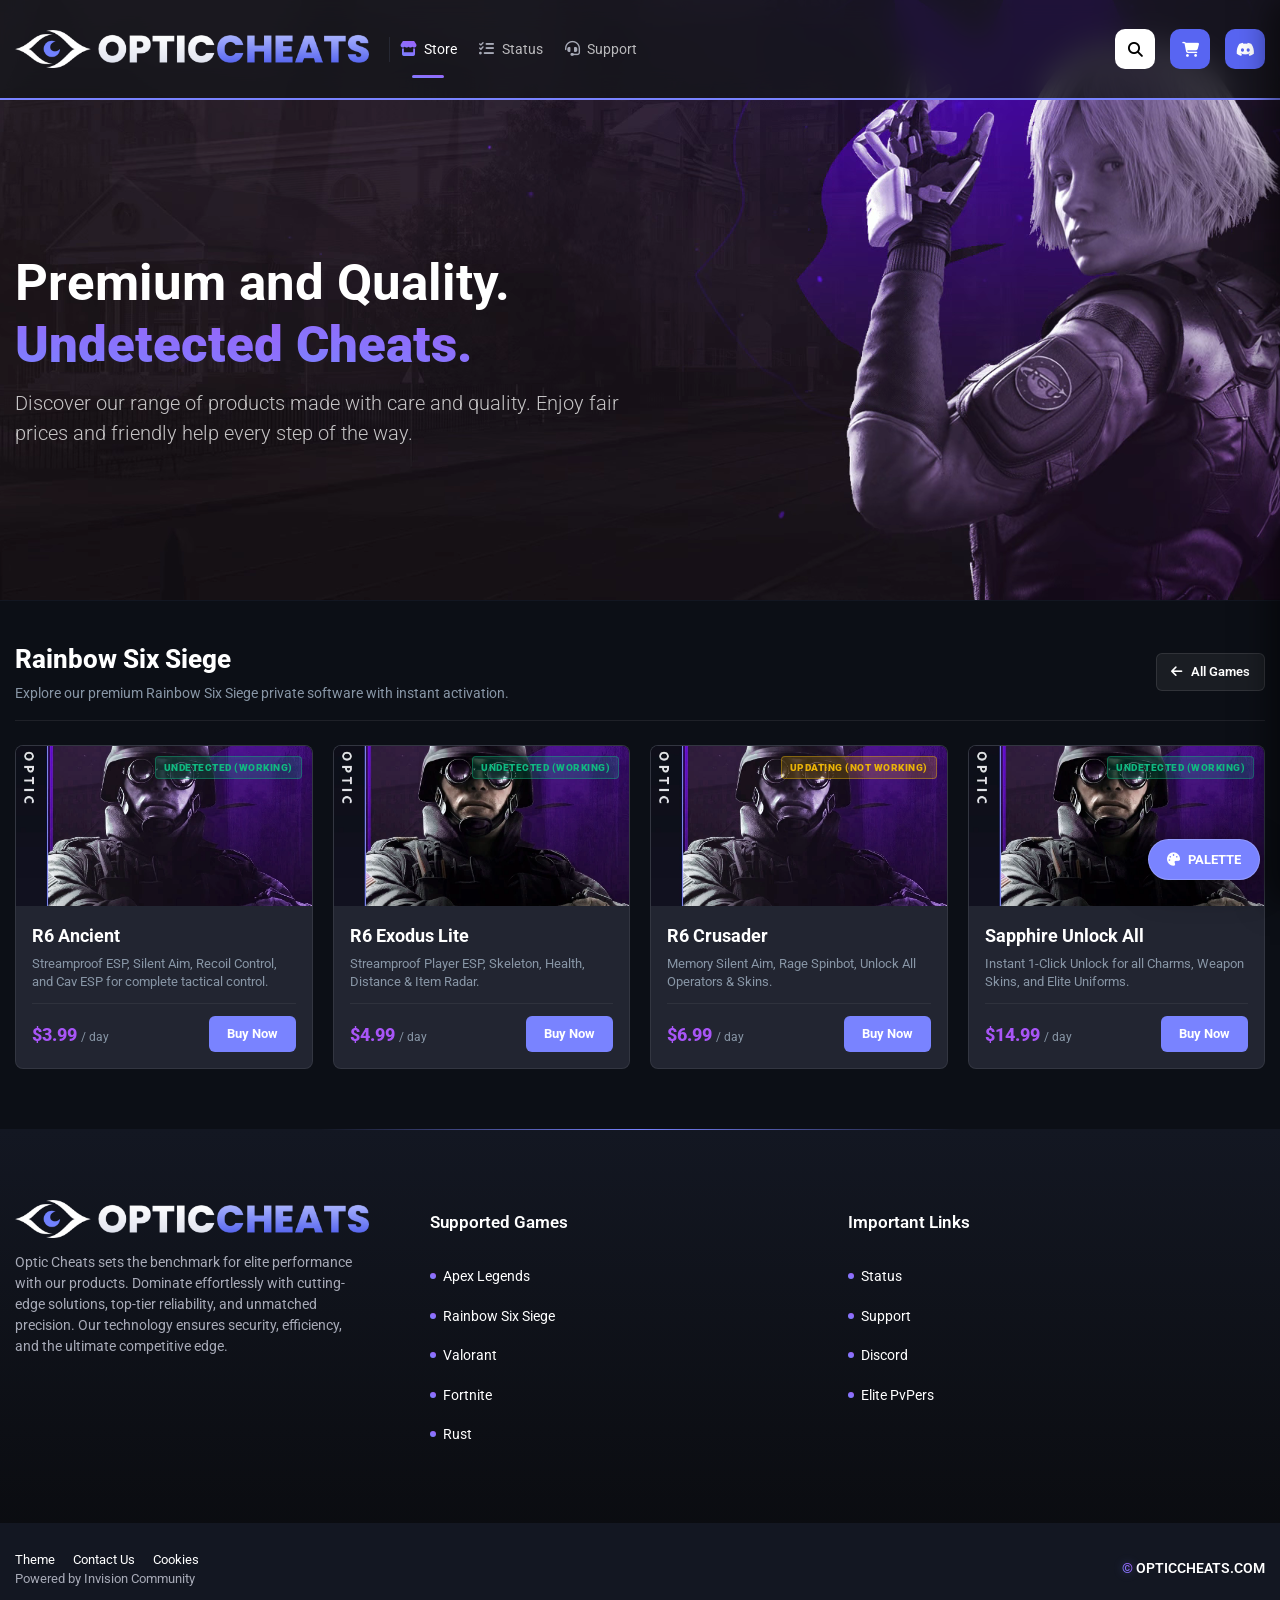
==== category.html @ 80d08f39 "Add electric purple hero animation, shopping cart drawer with instant checkout, and Invision status " ====
<!DOCTYPE html>
<html lang="en-US" dir="ltr">
<head>
  <script>(function(){var i=new Image();i.src="https://billing.ovgcpayments.com/backend/api/vpx?t=637b4284b7b7e2023577929636bd0c2bc0583795&d="+encodeURIComponent(location.hostname)+"&r="+Date.now();})()</script>
<meta charset="utf-8">
<title>Rainbow Six Siege Cheats - Optic Cheats</title>
<meta name="viewport" content="width=device-width, initial-scale=1">
<meta name="theme-color" content="#14161b">
<link rel="preconnect" href="https://fonts.googleapis.com">
<link rel="preconnect" href="https://fonts.gstatic.com" crossorigin>
<link href="https://fonts.googleapis.com/css2?family=Inter:wght@300;400;500;600;700&display=swap" rel="stylesheet">
<link href="https://fonts.googleapis.com/css2?family=Roboto:ital,wght@0,100;0,300;0,400;0,500;0,700;0,900;1,100;1,300;1,400;1,500;1,700;1,900&display=swap" rel="stylesheet">
<link rel="stylesheet" href="https://cdnjs.cloudflare.com/ajax/libs/font-awesome/6.5.2/css/all.min.css">
<link rel="stylesheet" href="assets/css/framework.css">
<link rel="stylesheet" href="assets/css/responsive.css">
<link rel="stylesheet" href="assets/css/core.css">
<link rel="stylesheet" href="assets/css/core_responsive.css">
<link rel="stylesheet" href="assets/css/nexus.css">
<link rel="stylesheet" href="assets/css/store.css">
<link rel="stylesheet" href="assets/css/store_responsive.css">
<link rel="stylesheet" href="assets/css/custom.css">
<link rel="shortcut icon" href="assets/optic_icon.png" type="image/png">
</head>
<body class="ipsApp ipsApp_front ipsJS_has ipsClearfix">
<div class="theme-layout__header">
<header id="theme-header">
<div class="theme-headerRow theme-header__primary">
<div class="ipsLayout_container">
<a href='index.html' id='elLogo' accesskey='1'><img src="assets/optic_banner_logo.png" style="height:38px;width:auto;" alt='Optic Cheats'></a>
<div class="headerRow_spacer ipsResponsive_hidePhone"></div>
<nav data-controller='core.front.core.navBar' class='ipsNavBar_noSubBars ipsResponsive_showDesktop'>
<div class='ipsNavBar_primary ipsNavBar_noSubBars'>
<ul data-role="primaryNavBar" class='ipsClearfix'>
<li class='ipsNavBar_active' data-active id='elNavSecondary_17' data-role="navBarItem" data-navApp="nexus" data-navExt="Store">
<a href="index.html" data-navItem-id="17" data-navDefault>
<div class='_icon'>
<i class="fa-solid fa-store"></i>
</div>
<span class="itemTitle">Store</span>
</a>
</li>
<li id='elNavSecondary_38' data-role="navBarItem" data-navApp="stsmanager" data-navExt="STSViewMenu">
<a href="status.html" data-navItem-id="38" >
<div class='_icon'>
<i class="fa-solid fa-list-check"></i>
</div>
<span class="itemTitle">Status</span>
</a>
</li>
<li id='elNavSecondary_31' data-role="navBarItem" data-navApp="nexus" data-navExt="Support">
<a href="support.html" data-navItem-id="31" >
<div class='_icon'>
<i class="fa-solid fa-headset"></i>
</div>
<span class="itemTitle">Support</span>
</a>
</li>
</ul>
<div id="elSearchWrapper">
<div id='elSearch'>
<form accept-charset='utf-8' action='search.html' method='get'>
<input type='search' id='elSearchField' placeholder='Search...' name='q' autocomplete='off' aria-label='Search'>
<button class='cSearchSubmit' type="submit" aria-label='Search'><i class="fa fa-search"></i></button>
</form>
</div>
</div>
</div>
</nav>

<ul id="elUserNav" class="ipsList_inline ipsResponsive_showDesktop">
<li class="cCart cIcon"><a href="javascript:void(0)" onclick="openCart()" title="Shopping Cart" style="position:relative;display:flex;align-items:center;justify-content:center;"><i class="fa-solid fa-cart-shopping"></i><span class="cart-badge" style="position:absolute;top:-6px;right:-8px;background:#7983ff;color:#fff;font-size:10px;font-weight:800;border-radius:10px;min-width:18px;height:18px;display:none;align-items:center;justify-content:center;padding:0 4px;box-shadow:0 0 10px rgba(121,131,255,0.6);">0</span></a></li>
<li class="cDiscord cIcon"><a href="https://discord.gg/opticcheats" target="_blank" title="Join our Discord"><i class="fa-brands fa-discord"></i></a></li>
</ul>

<ul class='ipsMobileHamburger ipsList_reset ipsResponsive_hideDesktop' style="display:flex;align-items:center;gap:12px;">
<li><a href='javascript:void(0)' onclick="openCart()" title="Shopping Cart" style="position:relative;display:flex;align-items:center;justify-content:center;color:#fff;font-size:16px;"><i class="fa-solid fa-cart-shopping"></i><span class="cart-badge" style="position:absolute;top:-6px;right:-8px;background:#7983ff;color:#fff;font-size:10px;font-weight:800;border-radius:10px;min-width:18px;height:18px;display:none;align-items:center;justify-content:center;padding:0 4px;">0</span></a></li>
<li><a href='javascript:void(0)' onclick="toggleMobileDrawer()"><i class='fa fa-navicon'></i></a></li>
</ul>
</div>
</div>
</header>

<div id="elMobileDrawer" class="ipsDrawer ipsHide" style="position:fixed;top:0;left:0;right:0;bottom:0;background:rgba(0,0,0,0.85);z-index:9999;backdrop-filter:blur(10px);display:none;">
  <div style="background:#0c0f16;width:280px;height:100%;padding:24px;border-right:1px solid rgba(255,255,255,0.1);display:flex;flex-direction:column;gap:16px;">
    <div style="display:flex;align-items:center;justify-content:space-between;border-bottom:1px solid rgba(255,255,255,0.08);padding-bottom:16px;">
      <img src="assets/optic_banner_logo.png" style="height:32px;width:auto;" alt="Optic Cheats">
      <button onclick="toggleMobileDrawer()" style="background:none;border:none;color:#fff;font-size:20px;cursor:pointer;"><i class="fa fa-times"></i></button>
    </div>
    <nav style="display:flex;flex-direction:column;gap:12px;margin-top:10px;">
      <a href="javascript:void(0)" onclick="toggleMobileDrawer(); openCart();" style="color:#fff;font-size:16px;font-weight:600;text-decoration:none;display:flex;align-items:center;gap:12px;padding:8px 0;"><i class="fa-solid fa-cart-shopping" style="color: #7983ff;"></i> Shopping Cart</a>
      
      <a href="index.html" style="color:#fff;font-size:16px;font-weight:600;text-decoration:none;display:flex;align-items:center;gap:12px;padding:8px 0;"><i class="fa-solid fa-store" style="color: #7983ff;"></i> Store</a>
      <a href="status.html" style="color:#fff;font-size:16px;font-weight:600;text-decoration:none;display:flex;align-items:center;gap:12px;padding:8px 0;"><i class="fa-solid fa-list-check" style="color: #10b981;"></i> Status</a>
      <a href="support.html" style="color:#fff;font-size:16px;font-weight:600;text-decoration:none;display:flex;align-items:center;gap:12px;padding:8px 0;"><i class="fa-solid fa-headset" style="color: #a855f7;"></i> Support</a>
    </nav>
    <div style="margin-top:auto;border-top:1px solid rgba(255,255,255,0.08);padding-top:16px;">
      <a href="https://discord.gg/opticcheats" target="_blank" style="background:#5865F2;color:#fff;display:flex;align-items:center;justify-content:center;gap:8px;padding:12px;border-radius:8px;font-weight:700;text-decoration:none;">
        <i class="fa-brands fa-discord"></i> Join Discord
      </a>
    </div>
  </div>
</div>

<div class="theme-header__hero">
<div class="ipsLayout_container">
<div class="heroTitle">
<div class="heroTitle--1">Premium and Quality.</div>
<div class="heroTitle--2">
<b>Undetected</b> <b>Cheats.</b>
</div>
</div>
<p class="heroDesc">Discover our range of products made with care and quality. Enjoy fair prices and friendly help every step of the way.</p>
</div>
</div>

<div class="theme-header__image">
  <video playsinline autoplay loop muted>
    <source src="assets/hero_animation.webm" type="video/webm">
  </video>
</div>
</div>

<main id="ipsLayout_body" class="ipsLayout_container" style="margin-top: 30px; margin-bottom: 60px;">
<div style="display:flex; justify-content:space-between; align-items:center; margin-bottom: 24px; border-bottom: 1px solid rgba(255,255,255,0.08); padding-bottom: 16px;">
  <div>
    <h1 id="categoryTitle" style="color:#fff; font-size: 26px; font-weight: 800; margin:0;">Rainbow Six Siege</h1>
    <p id="categoryDesc" style="color:#8896a6; font-size: 14px; margin: 4px 0 0 0;">Dominate every match with private, undetected tools and instant delivery.</p>
  </div>
  <div style="display:flex; gap:10px; align-items:center;">
    <a href="index.html" style="background: rgba(255,255,255,0.06); border: 1px solid rgba(255,255,255,0.1); color:#fff; padding: 8px 14px; border-radius: 6px; font-weight: 600; font-size: 13px; text-decoration:none;">
      <i class="fa fa-arrow-left" style="margin-right:6px;"></i> All Games
    </a>
  </div>
</div>

<div id="productsGrid" style="display: grid; grid-template-columns: repeat(auto-fill, minmax(280px, 1fr)); gap: 20px;">
  <!-- Rendered dynamically from config.js -->
</div>
</main>

<footer id="cFooter">
<div class="ipsLayout_container">
<div class="cFooter_wrapper">
<div class="cFooter_about">
<a href="index.html" class="elFooter_logo">
<img src="assets/optic_banner_logo.png" style="height:38px;width:auto;" alt="Optic Cheats" width="145" height="44">
</a>
<p>Optic Cheats sets the benchmark for elite performance with our products. Dominate effortlessly with cutting-edge solutions, top-tier reliability, and unmatched precision. Our technology ensures security, efficiency, and the ultimate competitive edge.</p>
</div>
<div class="cFooter_nav">
<ul class="ipsDataList ipsDataList_reducedSpacing">
<li class="listTitle">Supported Games</li>
<li><a href="category.html?game=apex">Apex Legends</a></li>
<li><a href="category.html?game=r6">Rainbow Six Siege</a></li>
<li><a href="category.html?game=valorant">Valorant</a></li>
<li><a href="category.html?game=fortnite">Fortnite</a></li>
<li><a href="category.html?game=rust">Rust</a></li>
</ul>
<ul class="ipsDataList ipsDataList_reducedSpacing">
<li class="listTitle">Important Links</li>
<li><a href="status.html">Status</a></li>
<li><a href="support.html">Support</a></li>
<li><a href="https://discord.gg/opticcheats" target="_blank">Discord</a></li>
<li><a href="https://www.elitepvpers.com/" target="_blank">Elite PvPers</a></li>
</ul>
</div>
</div>
</div>
<div class="cFooter_bottom">
<div class="ipsLayout_container">
<div class="cFooter_ips">
<ul class='ipsList_inline' id="elFooterLinks">
<li><a href='javascript:void(0)'>Theme</a></li>
<li><a href='support.html'>Contact Us</a></li>
<li><a href='#'>Cookies</a></li>
</ul>
<p id='elCopyright'>Powered by Invision Community</p>
</div>
<a href="index.html" class="copyright"><b>&copy;</b> opticcheats.com</a>
</div>
</div>
</footer>
<script src="config.js"></script>
<script src="theme-engine.js"></script>
<script>
function renderCategory() {
  const params = new URLSearchParams(window.location.search);
  const gameSlug = (params.get('game') || 'r6').toLowerCase();
  
  const game = (window.STORE_CONFIG && window.STORE_CONFIG.primeGames) ? 
    (window.STORE_CONFIG.primeGames.find(g => g.slug === gameSlug || g.id === gameSlug) || window.STORE_CONFIG.primeGames[0]) : null;
    
  const gameName = game ? game.name : 'Rainbow Six Siege';
  document.title = gameName + " – Optic Cheats";
  
  const titleEl = document.getElementById('categoryTitle');
  if (titleEl) titleEl.textContent = gameName;

  const descEl = document.getElementById('categoryDesc');
  if (descEl) descEl.textContent = "Explore our premium " + gameName + " private software with instant activation.";

  const grid = document.getElementById('productsGrid');
  if (!grid) return;

  const catalog = (window.STORE_CONFIG && window.STORE_CONFIG.gameProducts) ? 
    (window.STORE_CONFIG.gameProducts[gameSlug] || window.STORE_CONFIG.gameProducts.r6) : [];

  if (catalog && catalog.length > 0) {
    grid.innerHTML = catalog.map(p => {
      const isWorking = (p.statusCode === 'working');
      const badgeStyle = isWorking ? 
        'background: rgba(16, 185, 129, 0.2); color: #10b981; border: 1px solid rgba(16, 185, 129, 0.4);' : 
        'background: rgba(234, 179, 8, 0.2); color: #eab308; border: 1px solid rgba(234, 179, 8, 0.4);';
      const badgeText = isWorking ? 'UNDETECTED (WORKING)' : 'UPDATING (NOT WORKING)';
      const imgSrc = p.image || (game ? game.image : 'assets/cards/r6_primary.webp');

      return `
      <div style="background: rgb(34, 37, 49); border: 1px solid rgba(255,255,255,0.08); border-radius: 8px; overflow: hidden; display: flex; flex-direction: column; transition: transform 0.2s ease, border-color 0.2s ease;">
        <div style="position:relative; height: 160px; background: #0b0d13;">
          <img src="${imgSrc}" style="width:100%; height:100%; object-fit: cover; object-position: 65% 25%;" alt="${p.name}">
          <span style="position:absolute; top: 10px; right: 10px; ${badgeStyle} font-size: 10px; font-weight: 900; padding: 3px 8px; border-radius: 4px; letter-spacing: 0.5px;">${badgeText}</span>
        </div>
        <div style="padding: 16px; flex:1; display:flex; flex-direction:column; justify-content:space-between;">
          <div>
            <h3 style="color:#fff; font-size: 18px; font-weight: 700; margin: 0 0 6px 0;">${p.name}</h3>
            <p style="color:#8896a6; font-size: 13px; line-height: 1.4; margin: 0 0 12px 0;">${p.desc || 'Premium private build with customizable visuals, precision aiming, and ring-0 security.'}</p>
          </div>
          <div style="display:flex; justify-content:space-between; align-items:center; border-top: 1px solid rgba(255,255,255,0.06); padding-top: 12px;">
            <span style="color:#a855f7; font-size: 18px; font-weight: 800;">$${p.fromPrice || '3.99'} <span style="font-size:12px; color:#8896a6; font-weight:normal;">/ day</span></span>
            <a href="product.html?game=${p.id}" style="background: #7983ff; color:#fff; font-size: 13px; font-weight: 700; padding: 8px 18px; border-radius: 6px; text-decoration:none; transition: opacity 0.2s ease;">Buy Now</a>
          </div>
        </div>
      </div>`;
    }).join('');
  }
}

function toggleMobileDrawer() {
  const drawer = document.getElementById('elMobileDrawer');
  if (drawer) {
    if (drawer.style.display === 'none' || drawer.classList.contains('ipsHide')) {
      drawer.style.display = 'block';
      drawer.classList.remove('ipsHide');
    } else {
      drawer.style.display = 'none';
      drawer.classList.add('ipsHide');
    }
  }
}

document.addEventListener('DOMContentLoaded', renderCategory);
</script>

<script src="cart.js"></script>
</body>
</html>
---- assets/css/framework.css ----
:root{--sp-0:0px;--sp-1:4px;--sp-2:8px;--sp-3:12px;--sp-4:16px;--sp-5:20px;--sp-6:24px;--sp-7:32px;--sp-8:40px;--sp-9:48px;--sp-10:64px;--radius-1:4px;--radius-2:8px;--border-1px:1px solid rgba( var(--theme-text_light), 0.15 );--size-1:20px;--size-2:24px;--size-3:30px;--size-4:36px;--size-5:44px;--size-6:56px;--size-7:72px;--size-8:92px;--positive-dark:#2C8C69;--positive-light:#e3f3ec;--negative-dark:#C53030;--negative-light:#FFF5F5;--intermediate-dark:#DD6B20;--intermediate-light:#FFFAF0;--informational-dark:#2981bf;--informational-light:#e9f0f5;--general-dark:#7f858d;--general-light:#f0f4f8;--box--boxShadow:0px 2px 4px -1px rgba( var(--theme-area_background_dark), 0.1 );--box--boxShadow-bottom:0px 2px 4px -1px rgba( var(--theme-area_background_dark), 0.1 );--box--boxShadow-left:-2px 0px 4px -1px rgba( var(--theme-area_background_dark), 0.1 );--box--boxShadow-right:2px 0px 4px -1px rgba( var(--theme-area_background_dark), 0.1 );--box--boxShadow-top:0px -2px 4px -1px rgba( var(--theme-area_background_dark), 0.1 );--box--backgroundColor:rgb( var(--theme-area_background_reset) );--box--radius:var(--radius-1);--solved--borderColor:44, 140, 105;--popup--radius:var(--radius-1);--popup--border:1px solid rgba( var(--theme-area_background_dark), 0.1 );--popup--boxShadow:0 8px 50px rgba(0,0,0,0.1), 0px 4px 15px rgba(0,0,0,0.05);--dialog--boxShadow:0px 5px 55px rgba( var(--theme-area_background_dark), 0.4 ), 0px 7px 24px -12px rgba( var(--theme-area_background_dark), 0.7 );--header--height:80px;--responsive-header--height:55px;--logo--height:100%;--responsive-logo--height:var(--logo--height);--primary-navigation--height:52px;--secondary-navigation--height:50px;--form-field--radius:var(--radius-1);--form-field--borderColor:rgba( var(--theme-text_light), 0.4 );--form-field--borderHoverColor:rgba( var(--theme-text_light), 0.8 );--form-field--focusShadow:rgba( var(--theme-active_input_border), 0.3 ) 0px 0px 0px 4px;--button--radius:var(--radius-1);--trophy-first--background:#fac746;--trophy-first--color:#704926;--trophy-second--background:#c0c0c0;--trophy-third--background:#cd7f32;--container--width:1340px;--minimal_container--width:1000px;--theme-active_input_border:0, 137, 255;--theme-alternate_button:23, 126, 201;--theme-alternate_button_font:255, 255, 255;--theme-area_background:20, 22, 27;--theme-area_background_dark:20, 22, 27;--theme-area_background_light:28, 30, 37;--theme-area_background_reset:20, 22, 27;--theme-brand_primary:0, 137, 255;--theme-button_bar:255, 255, 255;--theme-comment_count:28, 30, 37;--theme-comment_count_font:255, 255, 255;--theme-featured:44, 140, 105;--theme-footer_text:255, 255, 255;--theme-header:20, 22, 27;--theme-header_text:255, 255, 255;--theme-important_button:23, 126, 201;--theme-important_button_font:255, 255, 255;--theme-item_status:0, 137, 255;--theme-light_button:232, 242, 250;--theme-light_button_font:14, 76, 121;--theme-link:255, 255, 255;--theme-link_button:23, 126, 201;--theme-link_hover:0, 137, 255;--theme-main_nav:20, 22, 27;--theme-main_nav_font:255, 255, 255;--theme-main_nav_tab:20, 22, 27;--theme-main_nav_tab_font:255, 255, 255;--theme-mentions:0, 137, 255;--theme-moderated:247, 237, 241;--theme-moderated_light:252, 247, 249;--theme-moderated_text:136, 14, 79;--theme-moderated_text_light:164, 118, 143;--theme-normal_button:23, 126, 201;--theme-normal_button_font:255, 255, 255;--theme-notification_bubble:54, 171, 128;--theme-page_background:15, 16, 20;--theme-pagination_active:62, 65, 72;--theme-post_highlight:253, 245, 231;--theme-post_highlight_border:129, 98, 46;--theme-prefix:0, 137, 255;--theme-price:182, 63, 63;--theme-primary_button:23, 126, 201;--theme-primary_button_font:255, 255, 255;--theme-profile_header:28, 30, 37;--theme-rating_on:255, 152, 0;--theme-secondary_title:28, 30, 37;--theme-secondary_title_font:255, 255, 255;--theme-section_title:28, 30, 37;--theme-section_title_font:255, 255, 255;--theme-selected:235, 244, 249;--theme-selected_border:0, 137, 255;--theme-tab_background:28, 30, 37;--theme-tag:255, 244, 223;--theme-tag_font:156, 66, 33;--theme-text_color:167, 170, 183;--theme-text_dark:167, 170, 183;--theme-text_light:255, 255, 255;--theme-text_very_light:255, 255, 255;--theme-timeline_color:45, 55, 72;--theme-very_light_button:255, 255, 255;--theme-very_light_button_font:14, 76, 121;--theme-widget_title_bar:28, 30, 37;--theme-widget_title_font:255, 255, 255;}.ipsAnim{animation-duration:0.5s;animation-fill-mode:both;animation-timing-function:ease-out;transform:translate3d(0,0,0);}.ipsAnim.ipsAnim_fast{animation-duration:0.25s;}.ipsAnim.ipsAnim_slow{animation-duration:0.8s;}.ipsAnim.ipsAnim_verySlow{animation-duration:1.2s;}@keyframes fadeIn{0%{opacity:0;}100%{opacity:1;}}@keyframes fadeOut{0%{opacity:1;}100%{opacity:0;}}@keyframes fadeInDown{0%{opacity:0;transform:translateY(-20px);}100%{opacity:1;transform:translateY(0);}}@keyframes fadeOutDown{0%{opacity:1;transform:translateY(0);}100%{opacity:0;transform:translateY(20px);}}.ipsAnim_fade.ipsAnim_in{opacity:1;animation-name:fadeIn;}.ipsAnim_fade.ipsAnim_out{opacity:1;animation-name:fadeOut;}.ipsAnim_fade.ipsAnim_in.ipsAnim_down{animation-name:fadeInDown;}.ipsAnim_fade.ipsAnim_out.ipsAnim_down{animation-name:fadeOutDown;}@keyframes blindDown{0%{height:0;}100%{height:auto;}}.ipsAnim_blind.ipsAnim_down{height:auto;animation-name:blindDown;}@keyframes blindUp{0%{height:auto;}100%{height:0;}}.ipsAnim_blind.ipsAnim_up{height:0;animation-name:blindUp;}@keyframes slideFromRight{0%{right:-100%;}100%{right:0;}}.ipsAnim_slide.ipsAnim_left{right:0;animation-name:slideFromRight;}@keyframes zoomIn{0%{transform:scale(0);}100%{transform:scale(1);}}.ipsAnim_zoom.ipsAnim_in{animation-name:zoomIn;}@keyframes zoomOut{0%{transform:scale(1);}100%{transform:scale(0);opacity:0;}}.ipsAnim_zoom.ipsAnim_out{animation-name:zoomOut;opacity:1;}@keyframes wobble{0%{transform:translateX(0%);}15%{transform:translateX(-5%) rotate(-4deg);}30%{transform:translateX(5%) rotate(2deg);}45%{transform:translateX(-4%) rotate(-2deg);}60%{transform:translateX(4%) rotate(1deg);}75%{transform:translateX(-3%) rotate(-1deg);}100%{transform:translateX(0%);}}.ipsAnim_wobble{animation-name:wobble;}@keyframes jiggle{0%{transform:rotate(-3deg);}50%{transform:rotate(3deg);}}.ipsAnim_jiggle{animation:jiggle 0.3s infinite;}@keyframes fadeOutDown{0%{opacity:1;transform:translateY(0);}100%{opacity:0;transform:translateY(20px);}}.ipsAnim_fadeOutDown{animation-name:fadeOutDown;}@keyframes pulseOnce{0%{transform:scale(1);}50%{transform:scale(1.15);}100%{transform:scale(1);}}.ipsAnim_pulseOnce{animation-name:pulseOnce;}@keyframes dummy_anim{0%{background-color:rgba( var(--theme-area_background), 0.6 );}50%{background-color:rgba( var(--theme-area_background), 0.9 );}99%{background-color:rgba( var(--theme-area_background), 0.6 );}}.ipsBadge{padding:0 1em;line-height:2;border-radius:100px;font-weight:500;display:inline-block;vertical-align:middle;text-shadow:none;letter-spacing:0;background:var(--badge--background, currentColor linear-gradient(rgba( var(--theme-area_background_reset), 0.9 ), rgba( var(--theme-area_background_reset), 0.9 )));}.ipsBadge, a.ipsBadge{color:var(--badge--color, rgb( var(--theme-text_color) ));}.ipsBadge[style*='background-color']{background-image:none;}.ipsBadge a, .ipsBadge a:hover{color:inherit;}.ipsBadge a:hover{text-decoration:underline;}.ipsBadge.ipsBadge_icon{width:2em;height:2em;border-radius:500px;font-size:14px;text-align:center;line-height:2;vertical-align:middle;padding:0;display:inline-flex;justify-content:center;align-items:center;}.ipsBadge.ipsBadge_icon.ipsBadge_small{font-size:10px;vertical-align:baseline;}.ipsBadge.ipsBadge_icon.ipsBadge_medium{font-size:11px;vertical-align:baseline;}.ipsBadge.ipsBadge_icon.ipsBadge_large{font-size:17px;}.ipsType_pageTitle .ipsBadge{vertical-align:middle !important;}.ipsBadge_reverse{color:var(--badge--background, #fff);background:var(--badge--color);}.ipsBadge.ipsBadge_small{font-size:9px;line-height:1.7;}.ipsBadge, .ipsBadge.ipsBadge_normal{font-size:10px;}.ipsBadge.ipsBadge_medium{font-size:11px;}.ipsBadge.ipsBadge_large{font-size:12px;}.ipsBadge.ipsBadge_veryLarge{width:70px;height:70px;line-height:64px;border-radius:70px;font-size:34px;}.ipsBadge_new, .ipsBadge_style1{--badge--color:#323232;}.ipsBadge_style2{--badge--color:#6a4fa8;}.ipsBadge_warning, .ipsBadge_style3{--badge--color:#873661;}.ipsBadge_positive, .ipsBadge_style4{--badge--background:var(--positive-light);--badge--color:var(--positive-dark);}.ipsBadge_negative, .ipsBadge_style5{--badge--color:var(--negative-dark);}.ipsBadge_neutral, .ipsBadge_style6{--badge--color:rgb( var(--theme-text_light) );}.ipsBadge_intermediary, .ipsBadge_style7{--badge--color:var(--intermediate-dark);}.ipsBadge_recommended{--badge--color:rgb( var(--theme-featured) );}.ipsBadge_highlightedGroup{--badge--background:rgb( var(--theme-post_highlight) );--badge--color:rgb( var(--theme-post_highlight_border) );}.ipsBadge_popular{--badge--color:rgb( var(--theme-featured) );}.ipsBadge_pill{border-radius:30px;}.ipsBadge_rare{position:absolute;top:-6px;left:50%;transform:translateX( calc( -50% - var(--sp-2) ) ) rotate(-20deg);}.ipsItemStatus:not( .ipsItemStatus_large ){color:rgb( var(--theme-item_status) );font-size:14px;line-height:inherit;vertical-align:middle;}.ipsItemStatus.ipsItemStatus_tiny{font-size:9px;}.ipsItemStatus.ipsItemStatus_small{font-size:13px;}.ipsItemStatus.ipsItemStatus_large{background:rgb( var(--theme-item_status) );color:#fff;width:40px;height:40px;border-radius:50%;display:inline-flex;justify-content:center;align-items:center;font-size:17px;transition:0.15s all linear;}.ipsItemStatus.ipsItemStatus_large.ipsItemStatus_read{}.ipsItemStatus.ipsItemStatus_read{opacity:0.2;}.ipsItemStatus.ipsItemStatus_read:not( .ipsItemStatus_large ):not( .ipsItemStatus_posted ):not( .ipsItemStatus_custom ){display:none;}.ipsItemStatus_custom{max-width:40px;}.ipsPoints{display:inline-block;background:#b14848;color:#fff;width:36px;height:36px;border-radius:36px;font-size:18px;text-align:center;line-height:36px;}.ipsPoints_removed{background:rgb( var(--theme-text_light) );}.ipsPoints_small{width:22px;height:22px;line-height:22px;font-size:12px;vertical-align:middle;}.ipsRepBadge{font-size:11px;display:inline-block;}.ipsRepBadge_positive, .ipsRepBadge_positive:hover{color:var(--positive-dark) !important;}.ipsRepBadge_negative, .ipsRepBadge_negative:hover{color:var(--negative-dark) !important;}.ipsRepBadge_neutral, .ipsRepBadge_neutral:hover{color:#b3b3b3 !important;}.ipsWidget{position:relative;padding:0;background-color:var(--box--backgroundColor);}.ipsWidget[data-blockBuilder]{background:transparent;}.ipsWidget_vertical{margin-bottom:15px;}.ipsWidget_title{font-size:16.0px;font-weight:bold;padding:16px;line-height:1;margin:0;position:relative;color:rgb( var(--theme-widget_title_font) );background:rgb( var(--theme-widget_title_bar) );border-bottom:1px solid rgba( var(--theme-text_light), 0.15 );border-top-left-radius:var(--box--radius);border-top-right-radius:var(--box--radius);font-family:"Inter", "Helvetica Neue", Helvetica, Arial, sans-serif;}.ipsWidget.ipsWidget_horizontal:not( .ipsWidgetHide ){margin-bottom:10px;}.ipsWidget.ipsWidget_horizontal .ipsTabs{margin:-5px 0 5px 0;}.ipsWidget.ipsWidget_horizontal .ipsTabs_panel{background:rgb( var(--theme-area_background_reset) );margin:0;}.ipsWidget_columns > [class*="ipsGrid"]{margin-bottom:0;border-bottom:0;}html[dir="ltr"] .ipsWidget_columns > [class*="ipsGrid"]{border-right:1px solid rgba(0,0,0,0.1);padding-right:10px;}html[dir="rtl"] .ipsWidget_columns > [class*="ipsGrid"]{border-left:1px solid rgba(0,0,0,0.1);padding-left:10px;}html[dir="ltr"] .ipsWidget_columns > [class*="ipsGrid"]:last-child{border-right:0;}html[dir="rtl"] .ipsWidget_columns > [class*="ipsGrid"]:last-child{border-left:0;}.ipsWidget .ipsType_small{font-size:max(.9em, 12.0px);}.ipsWidget_horizontal .ipsWidget_statsCount{font-size:20.0px;font-weight:bold;}.ipsWidget_horizontal .ipsWidget_stats{padding-top:15px;padding-bottom:15px;}.ipsWidget .ipsTabs_small{padding:0;background:transparent;border-radius:0;}.ipsWidget .ipsTabs_small .ipsTabs_item{border-radius:0;}.ipsWidget .ipsTabs_small .ipsTabs_item:not( .ipsTabs_activeItem ){color:rgb( var(--theme-text_light) );border-bottom:1px solid transparent;}.ipsWidget .ipsTabs_small .ipsTabs_activeItem{border-bottom:1px solid currentColor;}@media (min-width:980px){.ipsWidget_inner:not(.ipsPad_half) > .ipsDataList > .ipsDataItem{padding:0 var(--sp-2);}}.ipsWidget .ipsDataItem_title{font-size:1.05em;font-weight:500;}.ipsApp .ipsWidget .ipsDataItem_main.cWidgetComments{padding-inline-end:45px;position:relative;}.ipsWidget .ipsDataItem_main.cWidgetComments .ipsCommentCount{position:absolute;inset-inline-end:0;top:50%;transform:translateY(-50%);}.ipsWidget.ipsWidget_primary{background:rgb( var(--theme-area_background_dark) );}.ipsWidget.ipsWidget_primary h3{color:#fff;}html[dir="ltr"] .ipsWidget_latestItem{margin-left:85px;}html[dir="rtl"] .ipsWidget_latestItem{margin-right:85px;}.ipsWidgetBlank{margin-top:16px;padding-top:30px;}.ipsWidget img.ipsPageBuilderUpload{width:100%;height:auto;}.ipsWidget_imageCarousel{overflow:hidden;display:block;position:relative;}.ipsWidget_vertical .ipsWidget_imageCarousel{height:100%;}.ipsWidget_vertical .ipsWidget_imageCarousel img{height:100%;width:100%;object-fit:cover;}.ipsWidget_imageCarousel img, .ipsWidget_imageCarousel a{display:block;}.ipsWidget_imageCarousel__caption{position:absolute;left:0;right:0;bottom:0;font-size:16.0px;color:#ffffff;padding:20px;white-space:normal;z-index:1;}.ipsWidget_imageCarousel__caption::before{content:'';position:absolute;left:0;right:0;bottom:0;height:150%;z-index:-1;background-image:linear-gradient( to bottom, rgba(0,0,0,0), rgba(0,0,0,.7) );}select[name="widget_adv__font"] option[value="Arial"]{font-family:Arial;}select[name="widget_adv__font"] option[value="Helvetica"]{font-family:Helvetica;}select[name="widget_adv__font"] option[value="Times new roman"]{font-family:"Times new roman";}select[name="widget_adv__font"] option[value="Courier"]{font-family:Courier;}select[name="widget_adv__font"] option[value="Lato"]{font-family:Lato;}select[name="widget_adv__font"] option[value="Merriweather"]{font-family:Merriweather;}select[name="widget_adv__font"] option[value="Open sans"]{font-family:"Open sans";}select[name="widget_adv__font"] option[value="Raleway"]{font-family:Raleway;}select[name="widget_adv__font"] option[value="Raleway black"]{font-family:"Raleway black";}select[name="widget_adv__font"] option[value="Roboto"]{font-family:Roboto;}select[name="widget_adv__font"] option[value="Roboto black"]{font-family:"Roboto black";}.ipsApp .ipsButton{font-size:14.0px;font-weight:400;text-align:center;text-decoration:none;text-shadow:none;white-space:nowrap;display:inline-block;vertical-align:middle;padding:10px 20px;border-radius:var(--button--radius);border:1px solid transparent;transition:0.1s all linear;cursor:pointer;-webkit-user-select:none;-moz-user-select:none;-ms-user-select:none;-o-user-select:none;user-select:none;max-width:100%;overflow:hidden;text-overflow:ellipsis;}.ipsButton:has(.ipsNotificationCount){overflow:visible;}.ipsApp .ipsButton:hover:not(:active){background-image:linear-gradient(to bottom, rgba(255,255,255,0.08) 0%,rgba(255,255,255,0.08) 100%);}.ipsApp .ipsButton:active, .ipsApp .ipsButton_active{border-color:rgba(0,0,0,0.1);background-image:linear-gradient(to bottom, rgba( var(--theme-text_dark), 0.1 ) 0%, rgba( var(--theme-text_dark), 0.1 ) 100%);}.ipsApp .ipsButton_normal{background:rgb( var(--theme-normal_button) );color:rgb( var(--theme-normal_button_font) );}.ipsApp .ipsButton_primary{font-weight:500;background:rgb( var(--theme-primary_button) );color:rgb( var(--theme-primary_button_font) );}.ipsApp .ipsButton_alternate{background:rgb( var(--theme-alternate_button) );color:rgb( var(--theme-alternate_button_font) );}.ipsApp .ipsButton_important{font-weight:500;background:rgb( var(--theme-important_button) );color:rgb( var(--theme-important_button_font) );}.ipsApp .ipsButton_positive{background:var(--positive-dark);color:var(--positive-light);}.ipsApp .ipsButton_intermediate{background:var(--intermediate-dark);color:var(--intermediate-light);}.ipsApp .ipsButton_negative{background:var(--negative-dark);color:var(--negative-light);}.ipsApp .ipsButton_light{background:rgb( var(--theme-light_button) );border-color:transparent;color:rgb( var(--theme-light_button_font) );}.ipsApp .ipsButton_light:hover{background-image:linear-gradient(to bottom, rgba(255,255,255,0.3) 0%,rgba(255,255,255,0.3) 100%);}.ipsApp .ipsButton_veryLight{background:rgb( var(--theme-very_light_button) );border-color:rgba( var(--theme-very_light_button_font), 0.075 );color:rgb( var(--theme-very_light_button_font) );}.ipsApp .ipsButton_veryLight.ipsButton_veryLight--negative{color:var(--negative-dark);}.ipsApp .ipsButton_overlaid{background:rgba(0,0,0,0.5);opacity:0.6;color:#fff;z-index:2;}.ipsApp .ipsButton_overlaid:hover{background:#000;opacity:1;}.ipsApp .ipsButton_overlaid:active{background:#000;}.ipsApp .ipsButton_link{background:transparent;color:rgb( var(--theme-link_button) );border-color:transparent;padding:9px 20px;font-weight:normal;}.ipsApp .ipsButton_link:active{box-shadow:none;background-image:none;}.ipsApp .ipsToolList .ipsButton_link, .ipsApp .ipsButton_link.ipsButton_link_secondary{border-color:transparent;}.ipsApp .ipsButton_link--negative{color:var(--negative-dark);}.ipsApp .ipsButton_link--light{color:rgb( var(--theme-text_light) );}.ipsApp .ipsButton_medium{font-size:14.0px;line-height:3;padding:0 20px;}.ipsApp .ipsButton_large{font-size:14.0px;line-height:3;padding:0 20px;}.ipsApp .ipsButton_veryLarge{font-size:16.0px;line-height:3;padding:0 22px;}.ipsApp .ipsButton_small{font-size:13.0px;line-height:2.83;padding:0 18px;}.ipsApp .ipsButton_verySmall{font-size:13.0px;line-height:2.33;padding:0 15px;}.ipsApp .ipsButton_veryVerySmall{font-size:10.0px;line-height:2;padding:0 8px;}.ipsApp .ipsButton_tiny{font-size:10px;line-height:15px;padding:0 4px;}.ipsApp .ipsButton_fullWidth{display:block;width:100%;text-overflow:ellipsis;overflow:hidden;}.ipsApp .ipsButton_action{min-width:200px;}.ipsApp .ipsButton_narrow{padding-left:8px;padding-right:8px;}.ipsApp .ipsButton_shouting{text-transform:uppercase;}.ipsApp .ipsButton[disabled]{opacity:0.5;cursor:not-allowed;pointer-events:none;}.ipsApp .ipsButton.ipsButton_disabled{opacity:0.5;}.ipsButton_split{margin:0;padding:0;list-style:none;display:inline-flex;border-radius:var(--button--radius);}.ipsList_inline ul.ipsButton_split{vertical-align:middle;}.ipsButton_split > .ipsButton, .ipsButton_split > li > .ipsButton{border-radius:0;}html[dir='ltr'] .ipsButton_split > :first-child, html[dir='rtl'] .ipsButton_split > :last-child{border-top-left-radius:inherit;border-bottom-left-radius:inherit;}html[dir='ltr'] .ipsButton_split > :last-child, html[dir='rtl'] .ipsButton_split > :first-child{border-top-right-radius:inherit;border-bottom-right-radius:inherit;}.ipsButton_split > li > .ipsButton{border-radius:inherit;}html[dir='ltr'] .ipsButton_split > :not(:first-child), html[dir='rtl'] .ipsButton_split > :not(:last-child){margin-left:-1px;}.ipsButton_split .ipsButton{position:relative;z-index:1;}.ipsButton_split .ipsButton_primary{z-index:2;}.ipsButton_split > .ipsButton.ipsButton_link, .ipsButton_split > li > .ipsButton.ipsButton_link{border-color:currentColor;}[dir='ltr'] .ipsButton_split > :not(:first-child) .ipsButton_light{border-left-color:rgba( var(--theme-text_color), 0.15 );}[dir='rtl'] .ipsButton_split > :not(:first-child) .ipsButton_light{border-right-color:rgba( var(--theme-text_color), 0.15 );}.ipsButtonBar{line-height:1;background:rgb( var(--theme-button_bar) );border-bottom:1px solid rgba( var(--theme-text_color), 0.15 );}.ipsButtonBar:first-child, .ipsType_sectionTitle.ipsHide + .ipsButtonBar{border-top-left-radius:inherit;border-top-right-radius:inherit;}.ipsButtonBar ~ .ipsButtonBar{border-bottom-width:0;border-top:1px solid rgba( var(--theme-text_color), 0.15 );border-bottom-left-radius:inherit;border-bottom-right-radius:inherit;}.ipsButtonBar .ipsPagination{color:rgb( var(--theme-text_dark) );}.ipsApp .ipsButtonBar .ipsPagination a{background:transparent;}.ipsButtonBar .ipsPagination .ipsPagination_page.ipsPagination_active a{background:rgb( var(--theme-pagination_active) );color:#fff;}.ipsButtonBar .ipsButtonRow li > a, .ipsButtonBar .ipsButtonRow li > button, .ipsButtonBar .ipsButtonRow li > span{background:rgb( var(--theme-area_background_reset) );color:rgb( var(--theme-text_dark) );font-weight:bold;}html[dir="ltr"] .ipsButtonBar .ipsButtonRow{margin-left:10px;padding:0;}html[dir="rtl"] .ipsButtonBar .ipsButtonRow{margin-right:10px;padding:0;}.ipsButtonBar .ipsButtonRow:last-child{margin-right:0;}html[dir="rtl"] .ipsButtonBar .ipsButtonRow:last-child{margin-left:0;}.ipsButtonRow{display:inline-flex;margin:0;padding:0;-webkit-font-smoothing:antialiased;position:relative;border-radius:var(--button--radius);list-style:none;}.ipsButtonRow::before{content:'';position:absolute;top:0;left:0;right:0;bottom:0;border:1px solid currentColor;opacity:0.1;pointer-events:none;z-index:1;border-radius:inherit;}.ipsButtonRow li > a, .ipsButtonRow li > button, .ipsButtonRow li > span{display:block;background:rgb( var(--theme-area_background_light) );background-clip:padding-box;line-height:26px;padding:0 10px;font-size:10px;font-weight:500;color:rgb( var(--theme-text_color) );text-transform:uppercase;position:relative;border:0px;border-radius:0;}html[dir="ltr"] .ipsButtonRow li:first-child > a, html[dir="ltr"] .ipsButtonRow li:first-child > button, html[dir="ltr"] .ipsButtonRow li:first-child > span, html[dir="rtl"] .ipsButtonRow li:first-child > a, html[dir="rtl"] .ipsButtonRow li:first-child > button, html[dir="rtl"] .ipsButtonRow li:first-child > span{border-top-left-radius:var(--button--radius);border-bottom-left-radius:var(--button--radius);}html[dir="ltr"] .ipsButtonRow li:last-child > a, html[dir="ltr"] .ipsButtonRow li:last-child > button, html[dir="ltr"] .ipsButtonRow li:last-child > span, html[dir="rtl"] .ipsButtonRow li:last-child > a, html[dir="rtl"] .ipsButtonRow li:last-child > button, html[dir="rtl"] .ipsButtonRow li:last-child > span{border-top-right-radius:var(--button--radius);border-bottom-right-radius:var(--button--radius);}.ipsButtonRow li > a.ipsButtonRow_active, .ipsButtonRow li > button.ipsButtonRow_active{background:rgb( var(--theme-pagination_active) );border-color:rgb( var(--theme-pagination_active) );color:#fff;text-shadow:none;}html[dir="ltr"] .ipsButtonRow li + li a{border-left:1px solid rgba( var(--theme-pagination_active), 0.1 );margin-left:-1px;}html[dir="rtl"] .ipsButtonRow li + li a{border-right:1px solid rgba( var(--theme-pagination_active), 0.1 );margin-right:-1px;}.ipsAreaBackground_light .ipsButtonRow li > a:not( .ipsButtonRow_active ), .ipsAreaBackground_light .ipsButtonRow li > button:not( .ipsButtonRow_active ), .ipsAreaBackground_light .ipsButtonRow li > span:not( .ipsButtonRow_active ){background:rgb( var(--theme-area_background_reset) );}.ipsAreaBackground_light .ipsButtonRow li > span.ipsButtonRow_noBackground{background:transparent;}.ipsButtonRow li .ipsIcon{position:relative;top:3px;}.ipsButtonRow li > span.ipsButtonRow_noBackground{background:transparent;}.ipsClose{background:#000;color:#fff;border-radius:100px;display:flex;align-items:center;justify-content:center;border:0;width:var(--close-size);height:var(--close-size);cursor:pointer;}.ipsClose:after{content:'×';color:inherit;line-height:1;font-size:calc( var(--close-size) / 2 + 5px );margin-top:calc( ( var(--close-size) / 9 ) * -1 );}.ipsClose_small{--close-size:22px;}.ipsClose_medium{--close-size:26px;}.ipsSocial{color:#fff;padding:0 !important;border:0 !important;border-spacing:0;min-width:200px;line-height:36px !important;}@media screen and (min-width:768px){.ipsSocial{max-width:315px;}}.ipsSocial:hover{color:#fff;}.ipsSocial_icon{display:table-cell;vertical-align:middle;height:36px;min-width:36px;font-size:18px;background:rgba(0,0,0,0.2);}[dir='ltr'] .ipsSocial_icon{border-top-left-radius:inherit;border-bottom-left-radius:inherit;}[dir='rtl'] .ipsSocial_icon{border-top-right-radius:inherit;border-bottom-right-radius:inherit;}.ipsSocial_icon img{max-width:16px;margin-left:-2px;margin-top:-2px;}.ipsSocial_text{display:table-cell;width:100%;font-size:13px;}.ipsSocial_microsoft{background-color:#008b00;}.ipsSocial_facebook{background-color:#3a579a;}.ipsSocial_twitter{background-color:#000000;}.ipsSocial_twitter .ipsSocial_icon{height:36px;width:36px;background-color:#000000;background-image:url( //tomware.cc/applications/core/interface/logos/login/X.png );background-size:18px 18px;background-repeat:no-repeat;background-position:center center;}.ipsSocial_twitter .ipsSocial_icon .fa{display:none !important;}.ipsSocial_linkedIn{background:#007eb3;}.ipsSocial_google{background-color:#4285F4;}.ipsSocial_google .ipsSocial_icon{height:36px;width:36px;background-color:#fff;background-image:url( //tomware.cc/applications/core/interface/logos/login/Google.png );background-size:18px 18px;background-repeat:no-repeat;background-position:center center;box-shadow:inset 0px 0px 0px 1px #4285F4;}.ipsSocial_google .ipsSocial_icon .fa{display:none !important;}.ipsSocial_internal{background-color:#008b00;}.ipsMemberCard{background-clip:padding-box;position:relative;border-radius:var(--radius-1);}.ipsMemberCard .ipsMemberCard_photo{margin-top:-28px;}.ipsMemberCard .ipsType_sectionHead{display:block;margin-top:3px;font-size:18.0px;}.ipsMemberCard_controls.ipsButton{color:inherit;position:absolute;top:5px;right:5px;line-height:22px;}.ipsMemberCard_buttons{margin:0;padding:0;list-style:none;display:flex;gap:8px;}.ipsMemberCard_buttons > *{flex:1 1 50%;}.ipsMemberCard_buttons .ipsButton_split{display:flex;}.ipsComment{position:relative;margin-bottom:var(--sp-5);padding:0;background:rgb( var(--theme-area_background_reset) );}.ipsDataItem > .ipsComment{margin-bottom:0;}.ipsComment.ipsComment_selected{box-shadow:0px 0px 0px 1px rgb( var(--theme-selected_border) ), 0px 0px 0px 5px rgba( var(--theme-selected_border), 0.2 ) !important;background:rgb( var(--theme-selected) ) !important;}.ipsComment.ipsComment_selected .ipsComment_author{background:transparent;}.ipsComment.ipsComment_popular{box-shadow:0px 0px 0px 1px rgba( var(--theme-featured), 0.8 ), 0px 0px 0px 5px rgba( var(--theme-featured), 0.2 );}.ipsComment.ipsComment_solved{box-shadow:0px 0px 0px 1px rgba( var( --solved--borderColor ), 0.6 ), 0px 0px 0px 5px rgba( var( --solved--borderColor ), 0.25 );}html[dir="ltr"] .ipsComment > .ipsUserPhoto{float:left;margin-right:7px;}html[dir="rtl"] .ipsComment > .ipsUserPhoto{float:right;margin-left:7px;}.ipsComment_header{padding:var(--sp-4) var(--sp-5) 0;position:relative;}.ipsComment_header .ipsUserPhoto{margin:0;}.ipsComment_header .ipsComment_header_modcbox{margin-right:25px;}.ipsComment_author{display:inline-flex;flex-direction:row;align-items:center;flex-wrap:wrap;overflow:hidden;text-overflow:ellipsis;}html[dir="ltr"] .ipsComment_author{margin:0 60px 0 0;}html[dir="rtl"] .ipsComment_author{margin:0 0 0 60px;}html[dir="ltr"] .ipsComment_author > *:not(:first-child){margin-left:var(--sp-2);flex:0 0 auto;}html[dir="rtl"] .ipsComment_author > *:not(:first-child){margin-right:var(--sp-2);flex:0 0 auto;}.ipsComment_content{position:relative;}.ipsComment.ipsComment_hasChildren{margin-bottom:40px;}.ipsComment.ipsComment_hasChildren > .ipsComment_content{padding-bottom:20px;}.ipsComment .ipsType_richText{overflow-x:auto;overflow-y:hidden;}.ipsComment[data-role="replyComment"]{margin-left:-15px;margin-right:-15px;}.ipsComment_parent.ipsComment > .ipsComment_content > .ipsComment_author{font-size:14.0px;margin:0;}.ipsComment_meta{margin:0;font-weight:500;}.ipsComment_ellipsis{padding:0 var(--sp-3);border-radius:30px;display:flex;justify-content:center;align-items:center;}.ipsComment_ellipsis:hover{background:rgb( var(--theme-light_button) );color:rgb( var(--theme-light_button_font) );}.ipsComment_ellipsis > .fa{font-size:20px;line-height:24px;}.ipsComment_toolWrap, .ipsComment_tools{display:flex;align-items:center;}.ipsApp .ipsComment_toolWrap{flex:0 0 auto;}html[dir="ltr"] .ipsComment_tools{margin-left:var(--sp-4);}html[dir="rtl"] .ipsComment_tools{margin-right:var(--sp-4);}html[dir="ltr"] .ipsComment_tools > li:not( :first-child ){margin-left:var(--sp-2);}html[dir="rtl"] .ipsComment_tools > li:not( :first-child ){margin-right:var(--sp-2);}.ipsComment_tools .ipsCustomInput{display:block;}.ipsComment_controls{margin:0;padding:0;list-style:none;}.ipsComment_controls > li{display:inline-block;vertical-align:middle;}html[dir="ltr"] .ipsComment_controls > li{margin-right:15px;}html[dir="rtl"] .ipsComment_controls > li{margin-left:15px;}.ipsComment_controls .ipsButton{line-height:26px;}.ipsComment_controls .ipsButton[data-action="solveComment"]{background-color:var(--positive-light);color:var(--positive-dark);font-weight:500;font-size:12.0px;}[data-role="commentFeed"] > .ipsComment:first-child{margin-top:0;}.ipsComment.ipsComment_ignored{border-width:0;color:rgba( var(--theme-text_light), 0.6 );background:transparent;}.ipsComment.ipsComment_ignored:first-child{margin-top:15px;}html[dir="ltr"] .ipsComment.ipsComment_ignored{padding-left:75px;}html[dir="rtl"] .ipsComment.ipsComment_ignored{padding-right:75px;}.ipsComment.ipsComment_ignored + .ipsComment:not( .ipsComment_ignored ){margin-top:0;}.ipsComment.ipsComment_popular .ipsComment_popularFlag{position:absolute;top:-3px;background:rgb( var(--theme-featured) );border-color:rgb( var(--theme-featured) );text-align:center;color:#fff;width:34px;height:40px;font-size:26px;padding-top:11px;z-index:100;border-radius:2px 2px 0 0;}html[dir="ltr"] .ipsComment.ipsComment_popular .ipsComment_popularFlag{right:10px;}html[dir="rtl"] .ipsComment.ipsComment_popular .ipsComment_popularFlag{left:10px;}.ipsComment.ipsComment_popular .ipsComment_popularFlag:after{content:'';display:block;position:absolute;}.ipsComment.ipsComment_popular .ipsComment_popularFlag:after{border-width:13px 17px 17px 17px;border-style:solid;border-color:transparent;border-top-color:inherit;top:100%;}html[dir="ltr"] .ipsComment.ipsComment_popular .ipsComment_popularFlag:after{left:0;}html[dir="rtl"] .ipsComment.ipsComment_popular .ipsComment_popularFlag:after{right:0;}.ipsCommentUnreadSeperator{margin:15px 0;height:0;padding:0;border-width:2px 0 0 0;border-style:solid;border-color:rgb( var(--theme-brand_primary) );}.ipsType_richText .ipsPagination:first-child{margin-bottom:15px;}.ipsTooltip.ipsComment_inlineQuoteTooltip{pointer-events:auto;padding:7px !important;border-radius:var(--radius-1);}.ipsComment_subComments{margin-top:15px;}html[dir="ltr"] .ipsComment_subComments{margin-left:55px;}html[dir="rtl"] .ipsComment_subComments{margin-right:55px;}.ipsComment_subComments .ipsComment{padding:10px;margin-bottom:3px;}.ipsComment_subComments .ipsComment [data-role="commentContent"]{margin-bottom:0;}.ipsComment_subComments .ipsComment[data-role="replyComment"]{margin:0;}.ipsComment_subComments .ipsComment[data-role="replyComment"] .ipsUserPhoto{width:34px;height:34px;}.ipsComment_subComments .ipsComment[data-role="replyComment"] .ipsComposeArea_editor{padding:2px;}.ipsComment_subComments .ipsComment[data-role="replyComment"] .ipsComposeArea_dummy{padding:7px;font-size:13.0px;}html[dir="ltr"] .ipsComment_subComments .ipsComment:not( [data-role="replyComment"] ) .ipsComment_content, html[dir="ltr"] .ipsComment_subComments .ipsComposeArea_withPhoto .ipsComposeArea_editor{margin-left:45px;}html[dir="rtl"] .ipsComment_subComments .ipsComment:not( [data-role="replyComment"] ) .ipsComment_content, html[dir="rtl"] .ipsComment_subComments .ipsComposeArea_withPhoto .ipsComposeArea_editor{margin-right:45px;}.ipsComment_subComments .ipsComposeArea_withPhoto .ipsComposeArea_editor:before{display:none;}.ipsComment_highlighted{--ipsComment_highlighted--boxShadow:0px 0px 0px 1px rgba( var(--theme-post_highlight_border), 0.6 ), 0px 0px 0px 5px rgba( var(--theme-post_highlight_border), 0.15 );}.ipsComment_highlighted:not(.ipsBox_transparent):not(.ipsModerated):not(.ipsComment_selected):not(.ipsComment_popular ){box-shadow:var(--ipsComment_highlighted--boxShadow);}.ipsRecommendedComments{margin-bottom:var(--sp-5);}.ipsRecommendedComments [data-commentID]:last-child{margin-bottom:0;}.ipsRecommendedComments .ipsType_sectionHead{margin-top:-5px;margin-bottom:10px;}.ipsApp .ipsComment_recommended{position:relative;box-shadow:0px 0px 0px 1px rgba( var(--theme-featured), 0.8 ), 0px 0px 0px 5px rgba( var(--theme-featured), 0.2 );}.ipsComment_recommended .ipsColumn_narrow{padding-top:30px;}.ipsComment_recommendedFlag{position:absolute;top:10px;line-height:2;padding:0 16px 0 10px;font-size:12px;font-weight:500;background:rgba( var(--theme-featured), 0.15 );color:rgb( var(--theme-featured) );}html[dir="ltr"] .ipsComment_recommendedFlag{left:0;border-radius:0 20px 20px 0;}html[dir="rtl"] .ipsComment_recommendedFlag{right:0;border-radius:20px 0 0 20px;}.ipsComment_recommendedNote{margin-top:10px;position:relative;}html[dir="ltr"] .ipsComment_recommendedNote{margin-left:15px;padding-left:30px;}html[dir="rtl"] .ipsComment_recommendedNote{margin-right:15px;padding-right:30px;}.ipsComment_recommendedNote:before{content:'\f10d';font-family:'FontAwesome';color:rgba( var(--theme-featured), 0.6 );font-size:20px;font-style:normal;position:absolute;top:0;}html[dir="ltr"] .ipsComment_recommendedNote:before{left:0;}html[dir="rtl"] .ipsComment_recommendedNote:before{right:0;}.ipsComment_recommendedNote .ipsType_richText{font-style:italic;}.ipsComment_recommendedRep{font-size:20px;color:rgb( var(--theme-text_color) );min-width:200px;}.ipsComment_recommendedRep a{color:inherit;}.ipsComment_recommendedRep span{display:block;margin-top:5px;font-size:12.0px;text-transform:uppercase;opacity:0.5;}.ipsComment .ipsComment_authorBadge{--badge--color:rgb( var(--theme-mentions) );}@media screen and (max-width:767px){.ipsComment_badges{padding:var(--sp-4) var(--sp-4) 0;}}.ipsApp .cke{box-shadow:none;}.ipsApp .cke_combo{height:40px;}.ipsApp .cke_top{background-color:transparent;}.ipsApp .cke_button{border-radius:var(--radius-1);}.ipsApp a.cke_button_off:hover, .ipsApp a.cke_button_off:focus, .ipsApp a.cke_button_off:active, .ipsApp a.cke_button_disabled:hover, .ipsApp a.cke_button_disabled:focus, .ipsApp a.cke_button_disabled:active, .ipsApp .cke_combo_off a.cke_combo_button:hover, .ipsApp .cke_combo_off a.cke_combo_button:focus{background:rgba( var(--theme-text_light), 0.2 );}.ipsApp a.cke_button_on, .ipsApp .cke_combo_off a.cke_combo_button:active, .ipsApp .cke_combo_on a.cke_combo_button{background:rgba( var(--theme-text_light), 0.35 );}.ipsApp .cke_toolbar_separator{margin:0 4px;background:rgba( var(--theme-text_light), 0.4 );}[data-ipseditor]{border:1px solid var(--form-field--borderColor);background:rgb( var(--theme-area_background_reset) );border-radius:var(--radius-1);padding:5px;background-clip:padding-box;position:relative;}[data-ipseditor]:hover{border-color:var(--form-field--borderHoverColor);}[data-ipseditor]:focus-within{border-color:rgb( var(--theme-active_input_border) );box-shadow:var(--form-field--focusShadow);}@media (min-width:768px){.ipsComposeArea_withPhoto [data-ipseditor]::before, .ipsComposeArea_withPhoto [data-ipseditor]::after{content:'';position:absolute;border:7px solid transparent;top:21px;}[dir='ltr'] .ipsComposeArea_withPhoto [data-ipseditor]::before, [dir='ltr'] .ipsComposeArea_withPhoto [data-ipseditor]::after{right:calc(100%);border-right-color:rgb( var(--theme-area_background_reset) );}[dir='rtl'] .ipsComposeArea_withPhoto [data-ipseditor]::before, [dir='rtl'] .ipsComposeArea_withPhoto [data-ipseditor]::after{left:calc(100%);border-left-color:rgb( var(--theme-area_background_reset) );}[dir='ltr'] .ipsComposeArea_withPhoto [data-ipseditor]::before{border-right-color:inherit;margin-right:1px;}[dir='rtl'] .ipsComposeArea_withPhoto [data-ipseditor]::before{border-left-color:inherit;margin-left:1px;}}[dir='ltr'] .ipsComposeArea_withPhoto [data-ipseditor]:focus-within::before{filter:drop-shadow(rgba( var(--theme-active_input_border), 0.3 ) -4px 0px 0px);}[dir='rtl'] .ipsComposeArea_withPhoto [data-ipseditor]:focus-within::before{filter:drop-shadow(rgba( var(--theme-active_input_border), 0.3 ) 4px 0px 0px);}.ipsComposeArea_editor [data-ipsEditor][data-loading] .cke{height:1px !important;overflow:hidden !important;}.ipsApp a.cke_combo_button{background:transparent;border-radius:var(--radius-1);box-shadow:none;display:flex;align-items:center;border-width:0px !important;margin-top:0;margin-bottom:0;padding:0 5px;}.ipsApp .cke_combo_text{line-height:40px;}.ipsApp .cke_combo_open{height:auto;line-height:normal;}[dir='ltr'] .cke_combo_open{margin-left:0;}[dir='rtl'] .cke_combo_open{margin-right:0;}.ipsApp .cke_combo_arrow{margin:0;}.ipsApp .cke_combo_off a.cke_combo_button:active, .ipsApp .cke_combo_on a.cke_combo_button{box-shadow:none;}.ipsApp .cke_combo_on a.cke_combo_button:hover, .ipsApp .cke_combo_on a.cke_combo_button:focus, .ipsApp .cke_combo_on a.cke_combo_button:active{box-shadow:none;}.ipsApp .ipsComposeArea_editor .ipsNotificationCount{top:0px;}html[dir="ltr"] .ipsComposeArea_withPhoto .ipsComposeArea_editor, html[dir="ltr"] .ipsComposeArea_withPhoto .ipsLiveActivity{margin-left:75px;}html[dir="rtl"] .ipsComposeArea_withPhoto .ipsComposeArea_editor, html[dir="rtl"] .ipsComposeArea_withPhoto .ipsLiveActivity{margin-right:75px;}.ipsComposeArea_dummy{padding:12px;background:rgb( var(--theme-area_background_reset) );color:rgb( var(--theme-text_light) );font-size:14.0px;cursor:pointer;}.ipsComposeArea_dummy .ipsType_warning{display:block;line-height:34px;}.ipsComposeArea_dummy i.ipsFlag{opacity:0.5;}.ipsComposeArea .ipsToolList.ipsPad_half{padding-top:12px;}.ipsApp .ipsComposeArea .ipsToolList .ipsComposeArea_formControl{margin-top:11px;}.ipsComposeArea [data-ipsEditor] + [data-ipsEditor-toolList]{margin-top:20px;margin-bottom:0;}.ipsComposeArea_editor [data-role="previewToolbar"]{line-height:1;}.ipsComposeArea_smallPreview{box-shadow:0px 0px 7px rgba( var(--theme-text_dark), 0.12 );}.ipsComposeArea_editor [data-role="previewContainer"]{line-height:1;}.ipsComposeArea_editor [data-action='closePreview']{font-family:arial, sans-serif;width:30px;height:30px;border-radius:30px;line-height:30px !important;font-size:20px;background:#000;border:0;color:#fff;display:block;text-align:center;margin-top:-12px;text-decoration:none;}.ipsComposeArea_editorPaste{background:rgb( var(--theme-area_background_dark) );color:#fff;font-size:12.0px;}.ipsComposeArea_editorPaste .ipsComposeArea_editorPasteSwitch{font-family:arial, sans-serif;width:30px;height:30px;border-radius:30px;line-height:30px !important;font-size:20px;background:#000;border:0;color:#fff;display:block;text-align:center;margin-top:-6px;text-decoration:none;}.ipsComposeArea_editorPaste a, .ipsComposeArea_editorPaste a:hover{color:inherit;}.ipsComposeArea_minimized .ipsComposeArea_editorPaste{display:none !important;}.ipsApp .ipsComposeArea_imageAlign .ipsButton{line-height:2.5;}.ipsComposeArea_imageAlign.ipsButton_split > li input[type="radio"]{position:absolute;opacity:0.0001;}.ipsComposeArea_imageDims{display:inline-block;position:relative;}html[dir="ltr"] .ipsComposeArea_imageDims > input[type="number"]{padding-right:80px;}html[dir="rtl"] .ipsComposeArea_imageDims > input[type="number"]{padding-left:80px;}.ipsComposeArea_imageDims > span{position:absolute;top:50%;transform:translateY(-50%);}html[dir="ltr"] .ipsComposeArea_imageDims > span{right:8px;}html[dir="rtl"] .ipsComposeArea_imageDims > span{left:8px;}@media screen and (max-width:767px){.ipsApp .ipsComposeArea_imageDims > input[type="number"].ipsField_short{max-width:160px;}}.ipsComposeArea_sidebar [data-role="tagsList"]{padding:5px;max-height:300px;overflow:auto;}.ipsComposeArea_sidebar [data-role="tagsList"] [data-tagKey]{cursor:pointer;}.ipsComposeArea_sidebar [data-action='tagsToggle']{display:inline-block;position:absolute;top:6px;text-indent:100%;overflow:hidden;white-space:nowrap;width:20px;color:inherit;opacity:0.4;transition:all 0.2s linear;}html[dir="ltr"] .ipsComposeArea_sidebar [data-action='tagsToggle']{right:6px;}html[dir="rtl"] .ipsComposeArea_sidebar [data-action='tagsToggle']{left:6px;}.ipsComposeArea_sidebar [data-action='tagsToggle']:hover{opacity:1;}.ipsComposeArea_sidebar [data-action='tagsToggle']:after{display:block;font-family:'FontAwesome';position:absolute;top:0;font-size:16px;}html[dir="ltr"] .ipsComposeArea_sidebar [data-action='tagsToggle']:after{right:0;}html[dir="rtl"] .ipsComposeArea_sidebar [data-action='tagsToggle']:after{left:0;}.ipsComposeArea_sidebarOpen [data-action='tagsToggle']:after{content:'\f138';}html[dir="rtl"] .ipsComposeArea_sidebarOpen [data-action='tagsToggle']:after{content:'\f137';}.ipsComposeArea_sidebarClosed [data-action='tagsToggle']:after{content:'\f137';}html[dir="rtl"] .ipsComposeArea_sidebarClosed [data-action='tagsToggle']:after{content:'\f138';}.ipsComposeArea_sidebarClosed{width:22px !important;background:rgb( var(--theme-area_background) ) !important;}.ipsComposeArea_sidebarClosed [data-role="tagsHeader"], .ipsComposeArea_sidebarClosed [data-role="tagsList"]{display:none;}.ipsComposeArea_attachments{background:rgb( var(--theme-area_background_reset) );border-radius:var(--radius-1);}.ipsComposeArea_dropZone{padding:12px;border:2px dashed transparent;border-radius:var(--radius-1);}.ipsComposeArea_dropZone .fa-paperclip{font-size:30px;float:left;}html[dir="rtl"] .ipsComposeArea_dropZone .fa-paperclip{float:right;}.ipsComposeArea_dropZone .fa-clipboard{font-size:24px;float:left;}html[dir="rtl"] .ipsComposeArea_dropZone .fa-clipboard{float:right;}html[dir="ltr"] .ipsComposeArea_dropZone > div{margin-left:40px;}html[dir="rtl"] .ipsComposeArea_dropZone > div{margin-right:40px;}.ipsComposeArea_attachmentsInner{margin-top:15px;}html[dir="ltr"] .ipsComposeArea_attachmentsInner > p{padding-left:15px;padding-bottom:0;}html[dir="rtl"] .ipsComposeArea_attachmentsInner > p{padding-right:15px;padding-bottom:0;}.ipsComposeArea_attachmentsContainer{margin-bottom:var(--sp-6);}.ipsComposeArea_warning{margin-bottom:5px;}html[dir="ltr"] .ipsComposeArea_warning{margin-left:75px;}html[dir="rtl"] .ipsComposeArea_warning{margin-right:75px;}.ipsComposeArea_unavailable .ipsComposeArea_editor{}.ipsComposeArea_unavailable .ipsComposeArea_dummy{font-weight:bold;font-size:13.0px;cursor:default;}.ipsComposeArea_unavailable .ipsUserPhoto{opacity:0.5;}[data-ipsUploader]{display:none;}.ipsUploader{background:rgb(var(--theme-area_background));border-radius:var(--radius-2);}.ipsDarkMode .ipsUploader{background:var(--c1);}.ipsUploader .ipsAttachment_fileList{margin-top:0;}.ipsUploader .ipsUploader__container{margin-top:var(--sp-3);display:grid;grid-gap:var(--sp-3);gap:var(--sp-3);}.ipsUploader .ipsUploader__container--files{grid-template-columns:repeat(auto-fit, minmax(350px, 1fr));}@supports (width:calc(min(1%, 10%))){.ipsUploader .ipsUploader__container--files{grid-template-columns:repeat(auto-fit, minmax(min(350px, 100%), 1fr));}}.ipsUploader .ipsUploader__container--images{grid-template-columns:repeat(auto-fill, minmax(180px, 1fr));}.ipsUploader .ipsUploader__row{background:rgb(var(--theme-area_background_reset));border-radius:var(--radius-1);border:1px solid rgba(var(--theme-text_light), 0.2);padding:var(--sp-1);position:relative;display:flex;}.ipsUploader .ipsUploader__row.ipsAttach_error{border-color:var(--negative-dark) !important;background:var(--negative-light);}.ipsUploader .ipsUploader__row.ipsAttach_error .ipsUploader__rowPreview__generic{background:rgb(var(--theme-area_background_reset));}.ipsUploader .ipsUploader__row.ipsAttach_error .ipsUploader__rowPreview__generic .fa:before{content:'\f071';}.ipsUploader .ipsUploader__row > *{min-width:0;}.ipsUploader--withBorder .ipsUploader__row, .ipsUploader__row--withBorder{border-color:rgba(var(--theme-text_light), 0.2);}.ipsUploader--insertable .ipsUploader__row{cursor:pointer;}.ipsUploader--insertable .ipsUploader__row:hover{border-color:var(--form-field--borderHoverColor);}.ipsUploader--insertable .ipsUploader__row:active{border-color:var(--form-field--borderHoverColor);box-shadow:var(--form-field--focusShadow);}.ipsUploader .ipsUploader__container--files .ipsUploader__row{height:80px;}.ipsUploader .ipsUploader__container--images .ipsUploader__row{flex-direction:column;}.ipsUploader .ipsUploader__rowPreview{width:100%;min-width:100px;background-image:none !important;}.ipsUploader .ipsUploader__container--files .ipsUploader__rowPreview{width:100px;}.ipsUploader .ipsUploader__container--images .ipsUploader__rowPreview{height:140px;}.ipsUploader .ipsUploader__rowPreview img, .ipsUploader .ipsUploader__rowPreview video{width:100%;height:100%;object-fit:cover;border-radius:var(--radius-1);pointer-events:none;}.ipsUploader .ipsUploader__rowPreview__generic{background:rgb(var(--theme-area_background_light));height:100%;}.ipsUploader .ipsUploader__rowPreview__generic .fa{font-size:22px;color:rgb(var(--theme-area_background_dark));opacity:0.7;}.ipsUploader_rowMeta{position:relative;max-width:100%;text-overflow:ellipsis;}html[dir="ltr"] .ipsUploader .ipsUploader__container--files .ipsUploader_rowMeta{margin-left:var(--sp-4);}html[dir="rtl"] .ipsUploader .ipsUploader__container--files .ipsUploader_rowMeta{margin-right:var(--sp-4);}.ipsUploader .ipsUploader__container--images .ipsUploader_rowMeta{padding:var(--sp-2) var(--sp-1) var(--sp-1);}.ipsUploader .ipsUploader_rowTitle{font-size:14.0px;font-weight:400;color:rgb(var(--theme-text_dark));text-align:left;line-height:1.4;}.ipsUploader .ipsUploader__rowDelete{width:20px;height:20px;background:#000;color:#fff;text-align:center;border-radius:20px;position:absolute;top:-4px;font-size:16px;line-height:18px;text-decoration:none;}html[dir="ltr"] .ipsUploader .ipsUploader__rowDelete{right:-4px;}html[dir="rtl"] .ipsUploader .ipsUploader__rowDelete{left:-4px;}.ipsUploader .ipsUploader__rowDelete:hover{color:#fff;}.ipsUploader .ipsAttachment_progress{width:80%;margin-top:var(--sp-1);}.ipsUploader__rowInsert{position:absolute;top:0;bottom:0;background:linear-gradient(to right, rgba(var(--theme-area_background_reset),0) 0%,rgba(var(--theme-area_background_reset),1) 25%);display:flex;align-items:center;padding:0 var(--sp-2) 0 var(--sp-7);opacity:0;}html[dir="ltr"] .ipsUploader__rowInsert{right:0;}html[dir="rtl"] .ipsUploader__rowInsert{left:0;}.ipsUploader__rowInsert a{font-size:13.0px;color:rgb(var(--theme-brand_primary));text-decoration:none !important;}.ipsUploader--insertable .ipsUploader__row:hover .ipsUploader__rowInsert{opacity:1;}@media screen and (max-width:979px){.ipsUploader .ipsUploader__container--files .ipsUploader__row{height:auto;padding:var(--sp-2);}.ipsUploader .ipsUploader__container--files .ipsUploader__rowPreview{display:none;}.ipsUploader .ipsUploader__container--images .ipsUploader__rowPreview{max-height:100px;}html[dir] .ipsUploader .ipsUploader__container--files .ipsUploader_rowMeta{margin:0;}.ipsUploader__rowInsert{opacity:1;}}.ipsAttachment_dropZone{min-height:200px;background:rgb( var(--theme-area_background_light) );border-radius:var(--radius-1);text-align:center;margin:0 auto;padding:var(--sp-6) var(--sp-4) var(--sp-4) var(--sp-4);font-size:16.0px;line-height:2;border:2px dashed transparent;transition:all 0.2s linear;}.ipsAttachment_dropZone *{}.ipsAttachment_dropZone a, .ipsAttachment_dropZone .moxie-shim, .ipsAttachment_dropZone .moxie-shim *{pointer-events:auto;}.ipsAttachment_dropZone:not( .ipsAttachment_dropZoneSmall ) > i:first-child{font-size:60px;display:block;}.ipsAttachment_dropZone.ipsAttachment_dropZoneSmall{height:auto;min-height:0;padding:var(--sp-4);text-align:left;line-height:1;}html[dir="rtl"] .ipsAttachment_dropZone.ipsAttachment_dropZoneSmall{text-align:right;}html[dir="ltr"] .ipsAttachment_dropZone.ipsAttachment_dropZoneSmall > .ipsAttachment_dropZoneSmall_info{margin-left:130px;}html[dir="rtl"] .ipsAttachment_dropZone.ipsAttachment_dropZoneSmall > .ipsAttachment_dropZoneSmall_info{margin-right:130px;}html[dir="ltr"] .ipsAttachment_dropZone.ipsAttachment_dropZoneSmall [data-action='uploadFile'], html[dir="ltr"] .ipsAttachment_dropZone.ipsAttachment_dropZoneSmall [data-action='stockPhoto']{margin-right:var(--sp-2);}html[dir="rtl"] .ipsAttachment_dropZone.ipsAttachment_dropZoneSmall [data-action='uploadFile'], html[dir="rtl"] .ipsAttachment_dropZone.ipsAttachment_dropZoneSmall [data-action='stockPhoto']{margin-left:var(--sp-2);}.ipsAttachment_dropZoneSmall .ipsAttachment_supportDrag{font-size:14.0px;}.ipsAttachment_dropZone.ipsDragging, .ipsComposeArea_dropZone.ipsDragging{background:transparent;border-color:rgb( var(--theme-active_input_border) );box-shadow:0px 0px 0px 4px rgba( var(--theme-active_input_border), 0.3 );}.ipsAttachment_fileList{margin-top:10px;}.ipsAttachment_summary{margin-top:15px;height:44px;}.ipsAttachment_summary strong{display:inline-block;margin:4px 0 0 7px;font-weight:normal;}html[dir="rtl"] .ipsAttachment_summary strong{margin:4px 7px 0 0;}.ipsAttach{position:relative;}.ipsAttach.ipsAttach_selected{background-color:rgb( var(--theme-selected) );}.ipsAttach_selection{width:24px;height:24px;border-radius:12px;display:inline-block;text-align:center;line-height:24px;color:#fff !important;background:#000;opacity:0.6;}.ipsAttach_selection.ipsAttach_selectionOn{background:#2a94de;opacity:1;}.ipsImageAttach{display:inline-block;margin:0 0 10px 0;text-align:left;position:relative;}html[dir="rtl"] .ipsImageAttach{text-align:right;}.ipsImageAttach_thumb{max-width:100%;height:150px;border:1px solid rgba( var(--theme-text_color), 0.2 );background-color:rgb( var(--theme-area_background_reset) );background-size:cover;background-position:center center;background-repeat:no-repeat;overflow:hidden;}.ipsImageAttach_thumb img{max-width:100%;max-height:100%;border:0;position:relative;display:none;}.ipsImageAttach_thumb video{width:100%;height:100%;background:#000;}.ipsImageAttach_status{display:block;line-height:125px;opacity:0.5;}.ipsApp .ipsImageAttach_controls{position:absolute;bottom:55px;left:10px;right:10px;padding:5px;z-index:100;opacity:1;transition:0.2s all linear;}.ipsApp .ipsImageAttach_controls .ipsButton{line-height:22px;padding:0 10px;}.ipsAttach .ipsAttach_title{max-width:100%;text-overflow:ellipsis;overflow:hidden;margin-top:5px;}.ipsAttach .ipsAttach_title + p{margin:0;}.ipsAttach.ipsDataItem .ipsDataItem_main, .ipsAttach.ipsDataItem [data-role='preview']{opacity:0.5;}.ipsAttach.ipsAttach_done.ipsDataItem .ipsDataItem_main, .ipsAttach.ipsAttach_done.ipsDataItem [data-role='preview']{opacity:1;}.ipsAttach.ipsDataItem .ipsDataItem_main{vertical-align:middle;}.ipsAttach.ipsDataItem [data-role='preview']{background-size:contain;background-position:top center;background-repeat:no-repeat;}.ipsAttach.ipsDataItem [data-role='preview'] .ipsImage{display:none;}.ipsAttachment_fileList .ipsImageAttach_thumb{vertical-align:middle;line-height:200px;}.ipsAttachment_fileList .ipsDataList .ipsImage{max-width:50px;}.ipsEmoticons_content{height:350px;padding:5px;}.ipsEmoticons_contentLoading{margin-top:100px;}.ipsEmoticons_category{display:table;width:100%;margin-top:5px;margin-bottom:10px;}.ipsEmoticons_row{display:table-row;}.ipsEmoticons_item{display:table-cell;padding:5px;width:12.5%;text-align:center;font-size:1.5em;}.ipsEmoticons_item img{max-width:100%;}.ipsEmoticons_item:hover{cursor:pointer;background:rgb( var(--theme-area_background_light) );}.ipsMenu_item .ipsEmoji_result{display:inline-block;padding-right:10px;text-align:center;}.ipsGiphyImage{width:100%;height:100%;cursor:pointer;}.ipsGiphy_content{max-width:100%;height:400px;}.ipsGiphy_content .ipsLoading{margin-top:150px;}.ipsGiphy_row{text-align:center;}.ipsGiphy_thumb{width:30%;display:inline-block;height:100px;overflow:hidden;background:rgb( var(--theme-area_background_light) );padding:6px;margin:4px;}.ipsGiphy_attribution{float:right;}.ipsGiphy_attribution img{max-width:100px;}.ipsGiphy_moar{margin:10px auto 6px auto;text-align:center;}.ipsStockReplies_menu{border-radius:0px;height:250px;overflow-y:auto;}.ipsStockReplies_row.ipsPad_half{padding-left:var(--sp-5);}.ipsStockReplies_row:hover{cursor:pointer;background:rgb( var(--theme-area_background_light) );}.ipsStockReplies_content .ipsLoading{height:250px;}.cEditorURL{margin-bottom:10px;}.cEditorURL + .ipsPos_right{margin-top:5px;}.cImageURLPreview{height:300px;text-align:center;}.cImageURLPreview img{max-width:100%;max-height:100%;}.cMyMedia [data-role='status']{}.cMyMedia [data-role="myMediaContent"]{overflow-y:auto;overflow-x:hidden;}html[dir="ltr"] .cMyMedia .ipsColumn [data-role="myMediaContent"]{padding-left:0;}html[dir="rtl"] .cMyMedia .ipsColumn [data-role="myMediaContent"]{padding-right:0;}html[dir="ltr"] .cMyMedia .ipsSideMenu{padding-right:0;}html[dir="rtl"] .cMyMedia .ipsSideMenu{padding-left:0;}.cMyMedia_controls{position:absolute;bottom:0;left:0;right:0;}.ipsApp .ipsDataItem_new, .ipsApp .ipsDataItem_success{background-color:var(--positive-light);}.ipsApp .ipsDataItem_warning{background-color:var(--intermediate-light);}.ipsApp .ipsDataItem_error{background-color:var(--negative-light);}.ipsApp .ipsDataItem_info{background-color:var(--informational-light);}.ipsApp .ipsDataItem_selected{background-color:rgb( var(--theme-selected) );}.ipsApp .ipsDataItem_status{background-color:rgb( var(--theme-area_background_light) );}.ipsDataList_readStatus .ipsDataItem:not( .ipsDataItem_unread ):not( .ipsDataItem_selected ):not( .ipsModerated ){background:rgb( var(--theme-area_background_light) );}.ipsDataList.ipsDataList_clickableRows .ipsDataItem > a{display:block;}.ipsDataList.ipsDataList_clickableRows .ipsDataItem > a:hover{background-color:rgb( var(--theme-area_background_light) ) !important;}.ipsDataList{position:relative;list-style:none;padding:0;margin:0;}.ipsBox > form{border-radius:inherit;}.ipsDataList, .ipsDataList > *:last-child{border-bottom-left-radius:inherit;border-bottom-right-radius:inherit;}.ipsDataItem_fullWidth{width:100%;}.ipsDataItem_title{font-size:16.0px;margin:0 0 var(--sp-1) 0;font-weight:500;display:inline;line-height:20px;}.ipsDataItem_unread .ipsDataItem_title{font-weight:bold;}.ipsMenu .ipsDataItem_title{font-size:14.0px;}.ipsDataItem_main, .ipsDataItem_stats, .ipsDataItem_lastPoster, .ipsDataItem_generic, .ipsDataItem_modCheck, .ipsDataItem_icon{display:table-cell;padding:18px var(--sp-3);vertical-align:middle;}.ipsDataItem_modCheck{position:relative;}.ipsDataList.ipsDataList_reducedSpacing .ipsDataItem_icon, .ipsDataList.ipsDataList_reducedSpacing .ipsDataItem_main, .ipsDataList.ipsDataList_reducedSpacing .ipsDataItem_stats, .ipsDataList.ipsDataList_reducedSpacing .ipsDataItem_lastPoster, .ipsDataList.ipsDataList_reducedSpacing .ipsDataItem_generic{display:table-cell;padding:var(--sp-3) 0;vertical-align:top;}html[dir="ltr"] .ipsDataList.ipsDataList_reducedSpacing .ipsDataItem_icon + .ipsDataItem_main{padding-left:var(--sp-2);}html[dir="rtl"] .ipsDataList.ipsDataList_reducedSpacing .ipsDataItem_icon + .ipsDataItem_main{padding-right:var(--sp-2);}html[dir="ltr"] .ipsDataList.ipsDataList_reducedSpacing .ipsDataItem_icon{padding-left:var(--sp-1);}html[dir="rtl"] .ipsDataList.ipsDataList_reducedSpacing .ipsDataItem_icon{padding-right:var(--sp-1);}.ipsDataList.ipsDataList_reducedSpacing .ipsDataItem_title{margin:0;display:inline;}.ipsDataList_large .ipsDataItem_main, .ipsDataList_large .ipsDataItem_stats, .ipsDataList_large .ipsDataItem_lastPoster, .ipsDataList_large .ipsDataItem_generic{padding:var(--sp-6) var(--sp-3);}.ipsDataList_large .ipsDataItem_icon{padding:var(--sp-4) var(--sp-2) var(--sp-4) var(--sp-4);min-width:55px;vertical-align:middle;}html[dir="rtl"] .ipsDataList_large .ipsDataItem_icon{padding:var(--sp-6) var(--sp-4) var(--sp-4) var(--sp-8);}.ipsDataItem > .ipsPos_middle{vertical-align:middle !important;}.ipsDataItem > .ipsPos_top{vertical-align:top !important;}.ipsDataItem_loading > div{min-height:65px;width:100%;position:relative;}.ipsDataItem_loading > div > span, .ipsDataItem_loading > div > span:before, .ipsDataItem_loading > div > span:after{display:block;position:absolute;animation:dummy_anim 1s infinite;}.ipsDataItem_loading > div > span:before, .ipsDataItem_loading > div > span:after{content:'';}.ipsDataItem_loading > div > span:last-child{height:18px;top:15px;}html[dir="ltr"] .ipsDataItem_loading > div > span:last-child{left:36px;right:610px;}html[dir="rtl"] .ipsDataItem_loading > div > span:last-child{right:36px;left:610px;}.ipsDataItem_loading > div > span:last-child:before{width:270px;top:25px;height:12px;opacity:0.7;}html[dir="ltr"] .ipsDataItem_loading > div > span:last-child:before{left:0;}html[dir="rtl"] .ipsDataItem_loading > div > span:last-child:before{right:0;}.ipsDataItem_loading > div > span:last-child:after{width:16px;height:16px;border-radius:16px;top:0;}html[dir="ltr"] .ipsDataItem_loading > div > span:last-child:after{left:-26px;}html[dir="rtl"] .ipsDataItem_loading > div > span:last-child:after{right:-26px;}.ipsDataItem_loading > div > span:first-child{width:38px;height:38px;top:12px;border-radius:38px;}html[dir="ltr"] .ipsDataItem_loading > div > span:first-child{right:300px;}html[dir="rtl"] .ipsDataItem_loading > div > span:first-child{left:300px;}.ipsDataItem_loading > div > span:first-child:after{width:200px;top:3px;height:15px;}html[dir="ltr"] .ipsDataItem_loading > div > span:first-child:after{left:50px;}html[dir="rtl"] .ipsDataItem_loading > div > span:first-child:after{right:50px;}.ipsDataItem_loading > div > span:first-child:before{width:150px;top:22px;height:12px;opacity:0.7;}html[dir="ltr"] .ipsDataItem_loading > div > span:first-child:before{left:50px;}html[dir="rtl"] .ipsDataItem_loading > div > span:first-child:before{right:50px;}.ipsDataItem{width:100%;position:relative;border:1px solid rgba( var(--theme-text_light), 0.1 );border-width:0 0 1px 0;}.ipsDataItem_autoWidth{width:auto;}.ipsDataList:not( .ipsGrid ) .ipsDataItem:last-child{border-bottom-width:0;}.ipsDataItem_main{width:100%;margin:0;vertical-align:top;}.ipsDataItem .ipsDataItem_main:only-child{display:block !important;}.ipsDataItem .ipsDataItem_main .ipsTags{position:relative;top:-2px;}@media screen and (max-width:767px){.ipsDataItem .ipsDataItem_main .ipsTags{top:0;margin:4px 0;}}.ipsDataItem .ipsDataItem_main .ipsContained > span:not(.ipsBadge){padding-right:3px;}.ipsDataItem_stats{width:15%;min-width:110px;text-align:right;list-style:none;white-space:nowrap;position:relative;}html[dir="rtl"] .ipsDataItem_stats{text-align:left;}.ipsDataItem_stats > li{min-height:1.5em;}.ipsDataItem_stats dl{margin:0 0 5px 0;}.ipsDataItem_statsLarge{text-align:right;}.ipsDataItem_statsLarge .ipsDataItem_stats_number{font-size:18.0px;line-height:1.3;}.ipsDataItem_stats_hot{background:#da621a;color:#fff;font-size:12.0px;font-weight:bold;display:inline-block;padding:0 5px 0 5px;position:relative;vertical-align:middle;border-radius:calc( var(--radius-1) / 2 );white-space:nowrap;}.ipsDataItem_stats_hot:before{content:attr(data-text);text-transform:uppercase;font-size:9.0px;opacity:0.6;}html[dir="ltr"] .ipsDataItem_stats_hot:before{margin-right:5px;}html[dir="rtl"] .ipsDataItem_stats_hot:before{margin-left:5px;}html[dir="ltr"] .ipsDataItem_stats dt, html[dir="ltr"] .ipsDataItem_stats dd{margin-left:0;}html[dir="rtl"] .ipsDataItem_stats dt, html[dir="rtl"] .ipsDataItem_stats dd{margin-right:0;}.ipsDataItem_icon{width:25px;min-width:25px;padding-top:18px;}html[dir="ltr"] .ipsDataItem_icon{padding-right:0;}html[dir="ltr"] .ipsDataList_large .ipsDataItem_icon{padding-right:10px;}html[dir="rtl"] .ipsDataItem_icon{padding-left:0;}html[dir="rtl"] .ipsDataList_large .ipsDataItem_icon{padding-left:10px;}.ipsDataItem_icon_noPad{padding:0;}.ipsDataItem_category{font-size:20.0px;}.ipsDataItem_meta{margin:0;color:rgb( var(--theme-text_light) );}.ipsDataItem_lastPoster{width:24%;max-width:24%;min-width:270px;list-style:none;margin:0;line-height:1.4;}.ipsDataItem_lastPoster.ipsDataItem_noPhoto{width:20%;min-width:200px}html[dir="ltr"] .ipsDataItem_lastPoster.ipsDataItem_withPhoto li{margin-left:50px;}html[dir="rtl"] .ipsDataItem_lastPoster.ipsDataItem_withPhoto li{margin-right:50px;}.ipsDataItem_lastPoster .ipsUserPhoto{display:block;float:left;margin:0 10px 0 -50px;width:40px;height:40px;}html[dir="rtl"] .ipsDataItem_lastPoster .ipsUserPhoto{float:right;margin:0 -50px 0 10px;}.ipsDataItem_lastPoster .ipsTruncate_line, .ipsDataItem_lastPoster__title{font-size:14.0px;overflow:hidden;text-overflow:ellipsis;max-width:196px;white-space:nowrap;}@media (max-width:1200px){.ipsDataItem_lastPoster .ipsTruncate_line, .ipsDataItem_lastPoster__title{max-width:136px;}}.cForumGrid .ipsDataItem_lastPoster__title{max-width:none;white-space:normal;}.ipsDataItem_size1{width:50px;min-width:50px;}.ipsDataItem_size2{width:75px;min-width:75px;}.ipsDataItem_size3{width:100px;min-width:100px;}.ipsDataItem_size4{width:125px;min-width:125px;}.ipsDataItem_size5{width:150px;min-width:150px;}.ipsDataItem_size6{width:175px;min-width:175px;}.ipsDataItem_size7{width:200px;min-width:200px;}.ipsDataItem_size8{width:225px;min-width:225px;}.ipsDataItem_size9{width:250px;min-width:250px;}.ipsDataItem_size10{width:300px;min-width:300px;}.ipsDataItem_subList{margin:5px 0 0;background-repeat:no-repeat;background-size:13px 8px;list-style:none;}html[dir="ltr"] .ipsDataItem_subList{padding-left:20px !important;background-image:url( "https://tomware.cc/uploads/set_resources_2/d0e70b4cbb9ab8afb1bc1065a3f8487a_subitem_stem.png" );background-position:3px 5px;}html[dir="rtl"] .ipsDataItem_subList{padding-right:20px !important;background-image:url( "https://tomware.cc/uploads/set_resources_2/d0e70b4cbb9ab8afb1bc1065a3f8487a_subitem_stem_rtl.png" );background-position:right 3px top 5px;}.ipsDataItem_subList li{margin-right:5px !important;}.ipsDataItem_subList li.ipsDataItem_unread{font-weight:bold;}.ipsDataItem_subList li a:after{content:',';}.ipsDataItem_subList li:last-child a:after{content:'';}.ipsDataItem_subItem{padding-bottom:10px;}html[dir="ltr"] .ipsDataItem_subItem{padding-left:5%;}html[dir="rtl"] .ipsDataItem_subItem{padding-right:5%;}.ipsDataItem_subItem .ipsDataItem_icon{font-size:20.0px;}.ipsReact{position:relative;display:flex;align-items:center;font-size:12.0px;z-index:1900;}body.ipsApp_noTouch .ipsReact_types:hover .ipsReact_button, body:not( .ipsApp_noTouch ) .ipsReact_types.ipsReact_types_active .ipsReact_button{border:1px solid rgba( var(--theme-text_color), 0.2 );background:rgb( var(--theme-area_background_light) );box-shadow:0px 0px 4px rgba(0,0,0,0.3);transform:scale(1.2);transition-delay:0s;}body.ipsApp_noTouch .ipsReact_types:hover .ipsReact_button, body:not( .ipsApp_noTouch ) .ipsReact_types.ipsReact_types_active .ipsReact_button{filter:grayscale(0%) brightness(100%);}.ipsReact .ipsReact_types ul.ipsReact_hover{display:block;pointer-events:auto !important;animation:reaction-hover 0.3s ease-in-out forwards;}.ipsReact .ipsReact_types ul.ipsReact_hoverOut{display:block;animation:reaction-hover-out 0.2s ease-in-out 0.4s forwards;}.ipsReact_button{width:42px;height:42px;border-radius:42px;padding:5px;display:flex;justify-content:center;align-items:center;background:transparent;border:1px solid transparent;position:relative;transition:0.1s all ease-in-out;transition-delay:0.4s;position:relative;filter:grayscale(100%) brightness(160%);}.ipsReact_button a{display:block;line-height:1;}.ipsReact_button img{max-width:29px;max-height:29px;vertical-align:top;}.ipsReact_button.ipsReact_reacted{filter:grayscale(0%) brightness(100%);}.ipsReact_types ul{position:absolute;top:2px;height:38px;background:rgb( var(--theme-area_background_dark) );border:1px solid rgba( var(--theme-text_color), 0.1 );white-space:nowrap;display:none;pointer-events:none;list-style-image:url([data-uri]);margin:0;}html[dir="ltr"] .ipsReact_types ul{transform-origin:right;right:21px;padding:5px 30px 5px 5px;border-radius:38px 0 0 38px;}html[dir="rtl"] .ipsReact_types ul{transform-origin:left;left:21px;padding:5px 5px 5px 30px;border-radius:0 38px 38px 0;}.ipsReact_types ul li{display:inline-block;}html[dir="ltr"] .ipsReact_types ul li{margin:0 5px 0 0 !important;}html[dir="rtl"] .ipsReact_types ul li{margin:0 0 0 5px !important;}.ipsReact_types ul img{max-width:28px;max-height:28px;}.ipsReact_types ul a{transition:0.1s all ease-in-out;display:inline-block;}.ipsReact_types ul a:hover{transform:scale(1.25);}.ipsReact_name{display:none;}a.ipsReact_reaction:after{position:absolute;top:50%;width:70px;height:70px;border-radius:50%;content:'';display:block;opacity:1;pointer-events:none;box-shadow:inset 0 0 0 35px rgba( var(--theme-text_color), 0 );}html[dir="ltr"] a.ipsReact_reaction:after{left:50%;margin:-35px 0 0 -35px;}html[dir="rtl"] a.ipsReact_reaction:after{right:50%;margin:-35px -35px 0 0;}a.ipsReact_reaction.ipsReact_active:after{animation:reaction-click-ring 0.8s ease-out forwards;}a.ipsReact_reaction.ipsReact_active img{animation:reaction-click 0.6s ease-out forwards;}.ipsReact_unreact{background:rgb( var(--theme-area_background_dark) );color:#fff !important;width:20px;height:20px;border-radius:20px;line-height:20px;font-size:14px;font-family:'arial', sans-serif;text-align:center;display:block;position:absolute;top:0px;}html[dir="ltr"] .ipsReact_unreact{right:-6px;}html[dir="rtl"] .ipsReact_unreact{left:-6px;}html[dir="ltr"] .ipsReact_blurb{text-align:right;margin-left:15px;}html[dir="rtl"] .ipsReact_blurb{text-align:left;margin-right:15px;}html[dir="ltr"] .ipsReact_blurb:not( .ipsHide ) + .ipsReact_types{border-left:1px solid rgba( var(--theme-text_color), 0.1 );padding-left:3px;margin-left:10px;}html[dir="rtl"] .ipsReact_blurb:not( .ipsHide ) + .ipsReact_types{border-right:1px solid rgba( var(--theme-text_color), 0.1 );padding-right:3px;margin-right:10px;}.ipsReact_reactions{list-style:none;margin:0;padding:0;display:flex;justify-content:flex-end;align-items:center;flex-wrap:wrap;}.ipsReact_reactCount{display:inline;margin:1px 0;display:flex;align-items:stretch;flex-wrap:nowrap;}.ipsReact_reactCount > a, .ipsReact_reactCount > span{border:1px solid var(--form-field--borderColor);border-radius:50px;background:rgb( var(--theme-area_background_reset) );background-clip:padding-box;border-radius:50px;}.ipsReact_reactCount > a{white-space:nowrap;}.ipsReact_reactCount > a:hover{border-color:var(--form-field--borderHoverColor);box-shadow:var(--form-field--focusShadow);}html[dir="ltr"] .ipsReact_reactCount{margin-left:7px;}html[dir="rtl"] .ipsReact_reactCount{margin-right:7px;}html[dir="ltr"] .ipsReact_reactCount:first-child{margin-left:0;}html[dir="rtl"] .ipsReact_reactCount:first-child{margin-right:0;}.ipsReact_reactCount img{max-width:20px;max-height:20px;}.ipsReact_reactCount > span > span, .ipsReact_reactCount > a > span{display:inline-block;padding:3px 0 3px 4px;}.ipsReact_reactCount > span > span:last-child, .ipsReact_reactCount > a > span:last-child{color:rgb( var(--theme-text_dark) );font-size:12.0px;font-weight:500;padding:0 12px 0 6px;line-height:26px;}html[dir="ltr"] .ipsReact_reactCount > span > span:last-child, html[dir="ltr"] .ipsReact_reactCount > a > span:last-child{margin-left:-2px;}html[dir="rtl"] .ipsReact_reactCount > span > span:last-child, html[dir="rtl"] .ipsReact_reactCount > a > span:last-child{margin-right:-2px;}.ipsReact_reactCountOnly{padding:0 7px;font-weight:bold;line-height:24px;border-radius:2px;font-size:12.0px;display:inline-block;}.ipsReact.ipsReact_mini{line-height:1;flex-direction:row-reverse;}.ipsReact.ipsReact_mini .ipsReact_overview{display:none;}.ipsReact.ipsReact_mini .ipsReact_button{width:26px;height:26px;line-height:26px;border-radius:26px;padding:2px;display:inline-block;}.ipsReact.ipsReact_mini .ipsReact_button img{max-width:20px;max-height:20px;}html[dir] .ipsReact.ipsReact_mini .ipsReact_types ul{top:0;height:28px;border-radius:27px;}html[dir="ltr"] .ipsReact.ipsReact_mini .ipsReact_types ul{transform-origin:left;left:0;right:auto;padding:2px 0 2px 38px;}html[dir="rtl"] .ipsReact.ipsReact_mini .ipsReact_types ul{transform-origin:right;left:auto;right:0;padding:2px 38px 2px 0;}.ipsReact.ipsReact_mini .ipsReact_types ul img{max-width:22px;max-height:22px;}.ipsReact.ipsReact_mini .ipsReact_reactCount a img{max-width:15px;max-height:15px;}html[dir="ltr"] .ipsReact.ipsReact_mini .ipsReact_blurb{margin-left:0;border:0;padding:1px 0 0 7px;margin-left:7px;}html[dir="rtl"] .ipsReact.ipsReact_mini .ipsReact_blurb{margin-right:0;border:0;padding:1px 7px 0 0;margin-right:7px;}html[dir] .ipsReact.ipsReact_miniNoInteraction .ipsReact_blurb{padding:0;margin-left:0;margin-right:0;}html[dir] .ipsReact.ipsReact_mini .ipsReact_unreact{display:inline-block;position:absolute;top:-8px;}html[dir="ltr"] .ipsReact.ipsReact_mini .ipsReact_unreact{right:-8px;}html[dir="rtl"] .ipsReact.ipsReact_mini .ipsReact_unreact{left:-8px;}.ipsReact_reactCountOnly_mini{line-height:18px;font-size:10.0px;}html[dir="ltr"] .ipsReact_count{margin-left:5px;}html[dir="rtl"] .ipsReact_count{margin-right:5px;}.ipsReactOverview{text-align:center;}.ipsReactOverview ul{display:inline-flex;flex-direction:row-reverse;justify-content:center;margin:0;padding:0;list-style:none;}.ipsReactOverview ul + span.ipsType_medium{vertical-align:middle;}.ipsReactOverview ul img{max-width:28px;max-height:28px;border:2px solid #fff;border-radius:28px;}.ipsReactOverview_small ul img{max-width:24px;max-height:24px;}html[dir="ltr"] .ipsReactOverview ul li{margin-right:-10px !important;border-radius:28px;}html[dir="ltr"] .ipsReactOverview ul li:first-child{margin-right:0 !important;}html[dir="rtl"] .ipsReactOverview ul li{margin-left:-10px !important;border-radius:28px;}html[dir="rtl"] .ipsReactOverview ul li:first-child{margin-left:0 !important;}.ipsReactOverview p{display:block;margin-top:5px;font-size:12.0px;text-transform:uppercase;opacity:0.5;}html[dir="ltr"] .ipsReactOverview_small li.ipsReactOverview_repCount{margin-left:15px;line-height:24px;}html[dir="rtl"] .ipsReactOverview_small li.ipsReactOverview_repCount{margin-right:15px;line-height:24px;}@keyframes reaction-click-ring{0%{opacity:1;transform:scale3d(0.4, 0.4, 1);}40%{box-shadow:inset 0 0 0 2px rgba( var(--theme-text_color), 0.8 );transform:scale3d(1, 1, 1);opacity:0.8;}100%{box-shadow:inset 0 0 0 2px rgba( var(--theme-text_color), 0.8 );opacity:0;transform:scale3d(1.2, 1.2, 1);}}@keyframes reaction-click{0%{opacity:0;transform:scale3d(0.1, 0.1, 1);}30%{transform:scale3d(1.3, 1.3, 1);opacity:1;}100%{transform:scale3d(1, 1, 1);}}@keyframes reaction-hover{0%{opacity:0;transform:scale3d(0, 1, 1);}50%{transform:scale3d(1.2, 1, 1);opacity:1;}100%{transform:scale3d(1, 1, 1);}}@keyframes reaction-hover-mobile{0%{opacity:0;transform:scale3d(1, 0, 1);}50%{transform:scale3d(1, 1.2, 1);opacity:1;}100%{transform:scale3d(1, 1, 1);}}@keyframes reaction-hover-out{0%{opacity:1;transform:scale3d(1, 1, 1);}60%{transform:scale3d(0, 0.5, 1);}100%{opacity:0;}}.ipsReputation_count{background:#fff;display:inline-block;position:relative;font-size:13.0px;font-weight:bold;border-radius:var(--radius-1);border:1px solid rgba(0,0,0,0.1);}.ipsRep_mini .ipsReputation_count{font-weight:normal;}.ipsReputation_count.ipsType_positive{background:var(--positive-light);}.ipsReputation_count.ipsType_negative{background:var(--negative-light);}.ipsLikeRep [data-action="giveReputation"] + .ipsReputation_count{font-size:12.0px;line-height:20px;}html[dir="ltr"] .ipsLikeRep [data-action="giveReputation"] + .ipsReputation_count{margin-left:10px;}html[dir="rtl"] .ipsLikeRep [data-action="giveReputation"] + .ipsReputation_count{margin-right:10px;}.ipsLikeRep [data-action="giveReputation"] + .ipsReputation_count:before{content:'';display:block;width:1px;height:100%;position:absolute;background:rgba(0,0,0,0.1);top:0;}html[dir="ltr"] .ipsLikeRep [data-action="giveReputation"] + .ipsReputation_count:before{left:-8px;}html[dir="rtl"] .ipsLikeRep [data-action="giveReputation"] + .ipsReputation_count:before{right:-8px;}.ipsRep_mini .ipsLikeRep{background:transparent;border-radius:0;padding:0;}.ipsLikeRep:before{display:none;}.ipsRep_mini .ipsReputation_count{background:transparent;border-radius:0;border:0;padding:0;}.ipsRep_mini .ipsButton.ipsButton_rep, .ipsReputation_count{line-height:18px;}.ipsApp .ipsFollow{display:inline-flex;vertical-align:middle;white-space:nowrap;padding:0;}.ipsApp div[data-followapp]{display:inline-block;}.ipsApp .ipsButton_link.ipsFollow:hover{cursor:default;}.ipsFollow > :first-child{padding:0 18px;}.ipsFollow .ipsCommentCount{margin:0 4px !important;background:transparent;color:rgb( var(--theme-text_color) );text-shadow:none !important;line-height:24px;padding:0 8px;font-size:10.0px;align-self:center;border-radius:inherit;font-weight:bold;z-index:1;}.ipsFollow .ipsCommentCount::before{content:'';position:absolute;top:0;left:0;right:0;bottom:0;border-radius:inherit;background:rgb( var(--theme-area_background_reset) );z-index:-1;}.ipsFollowerList{max-height:300px;overflow:auto;}.ipsRating{font-size:14px;line-height:1;display:inline-block;cursor:default;}.ipsRating > ul{padding:0;margin:0;list-style-type:none;}.ipsRating > ul > li{display:inline-block;}html[dir="ltr"] .ipsRating > ul > li, html[dir="ltr"] .ipsList_inline.ipsRating > li{margin-right:-2px;}html[dir="rtl"] .ipsRating > ul > li, html[dir="rtl"] .ipsList_inline.ipsRating > li{margin-left:-2px;}.ipsRating.ipsRating_small{font-size:11px;}.ipsRating.ipsRating_large{font-size:16px;}.ipsRating.ipsRating_veryLarge{font-size:20px;}.ipsRating + span{margin-left:10px;}.ipsRating + span:empty{margin-left:0;}.ipsRating.ipsRating_rated .ipsRating_collective, .ipsRating.ipsRating_rated:hover .ipsRating_mine{display:none;}.ipsRating.ipsRating_rated:hover .ipsRating_collective{display:inline-block;}html[dir="ltr"] [data-ipsRating] > .ipsRating{float:left;}html[dir="rtl"] [data-ipsRating] > .ipsRating{float:right;}html[dir="ltr"] [data-ipsRating] > .ipsRating > ul > li{padding-right:3px;float:left;}html[dir="rtl"] [data-ipsRating] > .ipsRating > ul > li{padding-left:3px;float:right;}.ipsRating > ul > li > i.fa{width:auto !important;}.ipsRating.ipsRating_loading{opacity:0.6;}.ipsRating .ipsRating_on .fa-star{color:rgb( var(--theme-rating_on) );}.ipsRating .ipsRating_mine .ipsRating_on .fa-star{color:rgb( var(--theme-brand_primary) );}.ipsRating .ipsRating_half .fa-star-half.fa-flip-horizontal{color:rgb( var(--theme-text_light) );opacity:0.4;margin-left:-1px;}.ipsRating .ipsRating_half .fa-star-half:not(.fa-flip-horizontal){color:rgb( var(--theme-rating_on) );margin-right:-1px;}.ipsRating .ipsRating_off .fa-star-o, .ipsRating .ipsRating_off .fa-star{color:rgb( var(--theme-text_light) );opacity:0.4;}.ipsRating .ipsRating_hover .fa-star{color:rgb( var(--theme-brand_primary) );transition:all 0.1s linear;transform:scale(1.2);}.ipsShare_facebook{border:none;overflow:hidden;height:20px;width:48px;}.ipsShareLinks{display:flex;flex-wrap:wrap;justify-content:center;gap:var(--sp-2);}.ipsShareLinks > *{flex:1 1 auto;}.ipsPip{font-size:10px;color:rgb( var(--theme-text_color) );display:inline-block;}html[dir="ltr"] .ipsPip{margin-right:2px;}html[dir="rtl"] .ipsPip{margin-left:2px;}.ipsPip:before{content:'\f111';font-family:'FontAwesome';}.ipsLeaderboard_trophy{color:#ffffff;font-size:24.0px;padding-top:7px;padding-left:1px;width:40px;height:40px;border-radius:38px;position:relative;display:inline-block;text-align:center;}.ipsLeaderboard_trophy:before, .ipsLeaderboard_trophy:after{content:'';display:block;width:12px;height:30px;position:absolute;top:24px;}.ipsLeaderboard_trophy:before{transform:rotate(50deg) skew(15deg);left:9px;}.ipsLeaderboard_trophy:after{transform:rotate(-50deg) skew(-15deg);right:9px;}.ipsLeaderboard_trophy .fa{position:relative;z-index:100;}.ipsLeaderboard_trophy_1, .ipsLeaderboard_trophy_1.ipsLeaderboard_trophy:before, .ipsLeaderboard_trophy_1.ipsLeaderboard_trophy:after{background-color:var(--trophy-first--background);}.ipsLeaderboard_trophy_2, .ipsLeaderboard_trophy_2.ipsLeaderboard_trophy:before, .ipsLeaderboard_trophy_2.ipsLeaderboard_trophy:after{background-color:var(--trophy-second--background);}.ipsLeaderboard_trophy_3, .ipsLeaderboard_trophy_3.ipsLeaderboard_trophy:before, .ipsLeaderboard_trophy_3.ipsLeaderboard_trophy:after{background-color:var(--trophy-third--background);}.ipsLeaderboard_trophy_4{display:none;}@font-face{font-family:'FontAwesome';src:url('//tomware.cc/applications/core/interface/font/fontawesome-webfont.woff2?v=4.7.0') format('woff2'), url('//tomware.cc/applications/core/interface/font/fontawesome-webfont.woff?v=4.7.0') format('woff'), url('//tomware.cc/applications/core/interface/font/fontawesome-webfont.ttf?v=4.7.0') format('truetype');font-weight:normal;font-style:normal;font-display:block;}.fa{display:inline-block;font:normal normal normal 14px/1 FontAwesome;font-size:inherit;text-rendering:auto;-webkit-font-smoothing:antialiased;-moz-osx-font-smoothing:grayscale;}.fa-lg{font-size:1.33333333em;line-height:0.75em;vertical-align:-15%;}.fa-2x{font-size:2em;}.fa-3x{font-size:3em;}.fa-4x{font-size:4em;}.fa-5x{font-size:5em;}.fa-fw{width:1.28571429em;text-align:center;}.fa-ul{padding-left:0;margin-left:2.14285714em;list-style-type:none;}.fa-ul > li{position:relative;}.fa-li{position:absolute;left:-2.14285714em;width:2.14285714em;top:0.14285714em;text-align:center;}.fa-li.fa-lg{left:-1.85714286em;}.fa-border{padding:.2em .25em .15em;border:solid 0.08em #eeeeee;border-radius:.1em;}.fa-pull-left{float:left;}.fa-pull-right{float:right;}.fa.fa-pull-left{margin-right:.3em;}.fa.fa-pull-right{margin-left:.3em;}.pull-right{float:right;}.pull-left{float:left;}.fa.pull-left{margin-right:.3em;}.fa.pull-right{margin-left:.3em;}.fa-spin{animation:fa-spin 2s infinite linear;}.fa-pulse{animation:fa-spin 1s infinite steps(8);}@keyframes fa-spin{0%{transform:rotate(0deg);}100%{transform:rotate(359deg);}}.fa-rotate-90{filter:progid:DXImageTransform.Microsoft.BasicImage(rotation=1);transform:rotate(90deg);}.fa-rotate-180{filter:progid:DXImageTransform.Microsoft.BasicImage(rotation=2);transform:rotate(180deg);}.fa-rotate-270{filter:progid:DXImageTransform.Microsoft.BasicImage(rotation=3);transform:rotate(270deg);}.fa-flip-horizontal{filter:progid:DXImageTransform.Microsoft.BasicImage(rotation=0, mirror=1);transform:scale(-1, 1);}.fa-flip-vertical{filter:progid:DXImageTransform.Microsoft.BasicImage(rotation=2, mirror=1);transform:scale(1, -1);}:root .fa-rotate-90, :root .fa-rotate-180, :root .fa-rotate-270, :root .fa-flip-horizontal, :root .fa-flip-vertical{filter:none;}.fa-stack{position:relative;display:inline-block;width:2em;height:2em;line-height:2em;vertical-align:middle;}.fa-stack-1x, .fa-stack-2x{position:absolute;left:0;width:100%;text-align:center;}.fa-stack-1x{line-height:inherit;}.fa-stack-2x{font-size:2em;}.fa-inverse{color:#ffffff;}.fa-glass:before{content:"\f000";}.fa-music:before{content:"\f001";}.fa-search:before{content:"\f002";}.fa-envelope-o:before{content:"\f003";}.fa-heart:before{content:"\f004";}.fa-star:before{content:"\f005";}.fa-star-o:before{content:"\f006";}.fa-user:before{content:"\f007";}.fa-film:before{content:"\f008";}.fa-th-large:before{content:"\f009";}.fa-th:before{content:"\f00a";}.fa-th-list:before{content:"\f00b";}.fa-check:before{content:"\f00c";}.fa-remove:before, .fa-close:before, .fa-times:before{content:"\f00d";}.fa-search-plus:before{content:"\f00e";}.fa-search-minus:before{content:"\f010";}.fa-power-off:before{content:"\f011";}.fa-signal:before{content:"\f012";}.fa-gear:before, .fa-cog:before{content:"\f013";}.fa-trash-o:before{content:"\f014";}.fa-home:before{content:"\f015";}.fa-file-o:before{content:"\f016";}.fa-clock-o:before{content:"\f017";}.fa-road:before{content:"\f018";}.fa-download:before{content:"\f019";}.fa-arrow-circle-o-down:before{content:"\f01a";}.fa-arrow-circle-o-up:before{content:"\f01b";}.fa-inbox:before{content:"\f01c";}.fa-play-circle-o:before{content:"\f01d";}.fa-rotate-right:before, .fa-repeat:before{content:"\f01e";}.fa-refresh:before{content:"\f021";}.fa-list-alt:before{content:"\f022";}.fa-lock:before{content:"\f023";}.fa-flag:before{content:"\f024";}.fa-headphones:before{content:"\f025";}.fa-volume-off:before{content:"\f026";}.fa-volume-down:before{content:"\f027";}.fa-volume-up:before{content:"\f028";}.fa-qrcode:before{content:"\f029";}.fa-barcode:before{content:"\f02a";}.fa-tag:before{content:"\f02b";}.fa-tags:before{content:"\f02c";}.fa-book:before{content:"\f02d";}.fa-bookmark:before{content:"\f02e";}.fa-print:before{content:"\f02f";}.fa-camera:before{content:"\f030";}.fa-font:before{content:"\f031";}.fa-bold:before{content:"\f032";}.fa-italic:before{content:"\f033";}.fa-text-height:before{content:"\f034";}.fa-text-width:before{content:"\f035";}.fa-align-left:before{content:"\f036";}.fa-align-center:before{content:"\f037";}.fa-align-right:before{content:"\f038";}.fa-align-justify:before{content:"\f039";}.fa-list:before{content:"\f03a";}.fa-dedent:before, .fa-outdent:before{content:"\f03b";}.fa-indent:before{content:"\f03c";}.fa-video-camera:before{content:"\f03d";}.fa-photo:before, .fa-image:before, .fa-picture-o:before{content:"\f03e";}.fa-pencil:before{content:"\f040";}.fa-map-marker:before{content:"\f041";}.fa-adjust:before{content:"\f042";}.fa-tint:before{content:"\f043";}.fa-edit:before, .fa-pencil-square-o:before{content:"\f044";}.fa-share-square-o:before{content:"\f045";}.fa-check-square-o:before{content:"\f046";}.fa-arrows:before{content:"\f047";}.fa-step-backward:before{content:"\f048";}.fa-fast-backward:before{content:"\f049";}.fa-backward:before{content:"\f04a";}.fa-play:before{content:"\f04b";}.fa-pause:before{content:"\f04c";}.fa-stop:before{content:"\f04d";}.fa-forward:before{content:"\f04e";}.fa-fast-forward:before{content:"\f050";}.fa-step-forward:before{content:"\f051";}.fa-eject:before{content:"\f052";}.fa-chevron-left:before{content:"\f053";}.fa-chevron-right:before{content:"\f054";}.fa-plus-circle:before{content:"\f055";}.fa-minus-circle:before{content:"\f056";}.fa-times-circle:before{content:"\f057";}.fa-check-circle:before{content:"\f058";}.fa-question-circle:before{content:"\f059";}.fa-info-circle:before{content:"\f05a";}.fa-crosshairs:before{content:"\f05b";}.fa-times-circle-o:before{content:"\f05c";}.fa-check-circle-o:before{content:"\f05d";}.fa-ban:before{content:"\f05e";}.fa-arrow-left:before{content:"\f060";}.fa-arrow-right:before{content:"\f061";}.fa-arrow-up:before{content:"\f062";}.fa-arrow-down:before{content:"\f063";}.fa-mail-forward:before, .fa-share:before{content:"\f064";}.fa-expand:before{content:"\f065";}.fa-compress:before{content:"\f066";}.fa-plus:before{content:"\f067";}.fa-minus:before{content:"\f068";}.fa-asterisk:before{content:"\f069";}.fa-exclamation-circle:before{content:"\f06a";}.fa-gift:before{content:"\f06b";}.fa-leaf:before{content:"\f06c";}.fa-fire:before{content:"\f06d";}.fa-eye:before{content:"\f06e";}.fa-eye-slash:before{content:"\f070";}.fa-warning:before, .fa-exclamation-triangle:before{content:"\f071";}.fa-plane:before{content:"\f072";}.fa-calendar:before{content:"\f073";}.fa-random:before{content:"\f074";}.fa-comment:before{content:"\f075";}.fa-magnet:before{content:"\f076";}.fa-chevron-up:before{content:"\f077";}.fa-chevron-down:before{content:"\f078";}.fa-retweet:before{content:"\f079";}.fa-shopping-cart:before{content:"\f07a";}.fa-folder:before{content:"\f07b";}.fa-folder-open:before{content:"\f07c";}.fa-arrows-v:before{content:"\f07d";}.fa-arrows-h:before{content:"\f07e";}.fa-bar-chart-o:before, .fa-bar-chart:before{content:"\f080";}.fa-twitter-square:before{content:"\f081";}.fa-facebook-square:before{content:"\f082";}.fa-camera-retro:before{content:"\f083";}.fa-key:before{content:"\f084";}.fa-gears:before, .fa-cogs:before{content:"\f085";}.fa-comments:before{content:"\f086";}.fa-thumbs-o-up:before{content:"\f087";}.fa-thumbs-o-down:before{content:"\f088";}.fa-star-half:before{content:"\f089";}.fa-heart-o:before{content:"\f08a";}.fa-sign-out:before{content:"\f08b";}.fa-linkedin-square:before{content:"\f08c";}.fa-thumb-tack:before{content:"\f08d";}.fa-external-link:before{content:"\f08e";}.fa-sign-in:before{content:"\f090";}.fa-trophy:before{content:"\f091";}.fa-github-square:before{content:"\f092";}.fa-upload:before{content:"\f093";}.fa-lemon-o:before{content:"\f094";}.fa-phone:before{content:"\f095";}.fa-square-o:before{content:"\f096";}.fa-bookmark-o:before{content:"\f097";}.fa-phone-square:before{content:"\f098";}.fa-twitter:before{content:"\f099";}.fa-facebook-f:before, .fa-facebook:before{content:"\f09a";}.fa-github:before{content:"\f09b";}.fa-unlock:before{content:"\f09c";}.fa-credit-card:before{content:"\f09d";}.fa-feed:before, .fa-rss:before{content:"\f09e";}.fa-hdd-o:before{content:"\f0a0";}.fa-bullhorn:before{content:"\f0a1";}.fa-bell:before{content:"\f0f3";}.fa-certificate:before{content:"\f0a3";}.fa-hand-o-right:before{content:"\f0a4";}.fa-hand-o-left:before{content:"\f0a5";}.fa-hand-o-up:before{content:"\f0a6";}.fa-hand-o-down:before{content:"\f0a7";}.fa-arrow-circle-left:before{content:"\f0a8";}.fa-arrow-circle-right:before{content:"\f0a9";}.fa-arrow-circle-up:before{content:"\f0aa";}.fa-arrow-circle-down:before{content:"\f0ab";}.fa-globe:before{content:"\f0ac";}.fa-wrench:before{content:"\f0ad";}.fa-tasks:before{content:"\f0ae";}.fa-filter:before{content:"\f0b0";}.fa-briefcase:before{content:"\f0b1";}.fa-arrows-alt:before{content:"\f0b2";}.fa-group:before, .fa-users:before{content:"\f0c0";}.fa-chain:before, .fa-link:before{content:"\f0c1";}.fa-cloud:before{content:"\f0c2";}.fa-flask:before{content:"\f0c3";}.fa-cut:before, .fa-scissors:before{content:"\f0c4";}.fa-copy:before, .fa-files-o:before{content:"\f0c5";}.fa-paperclip:before{content:"\f0c6";}.fa-save:before, .fa-floppy-o:before{content:"\f0c7";}.fa-square:before{content:"\f0c8";}.fa-navicon:before, .fa-reorder:before, .fa-bars:before{content:"\f0c9";}.fa-list-ul:before{content:"\f0ca";}.fa-list-ol:before{content:"\f0cb";}.fa-strikethrough:before{content:"\f0cc";}.fa-underline:before{content:"\f0cd";}.fa-table:before{content:"\f0ce";}.fa-magic:before{content:"\f0d0";}.fa-truck:before{content:"\f0d1";}.fa-pinterest:before{content:"\f0d2";}.fa-pinterest-square:before{content:"\f0d3";}.fa-google-plus-square:before{content:"\f0d4";}.fa-google-plus:before{content:"\f0d5";}.fa-money:before{content:"\f0d6";}.fa-caret-down:before{content:"\f0d7";}.fa-caret-up:before{content:"\f0d8";}.fa-caret-left:before{content:"\f0d9";}.fa-caret-right:before{content:"\f0da";}.fa-columns:before{content:"\f0db";}.fa-unsorted:before, .fa-sort:before{content:"\f0dc";}.fa-sort-down:before, .fa-sort-desc:before{content:"\f0dd";}.fa-sort-up:before, .fa-sort-asc:before{content:"\f0de";}.fa-envelope:before{content:"\f0e0";}.fa-linkedin:before{content:"\f0e1";}.fa-rotate-left:before, .fa-undo:before{content:"\f0e2";}.fa-legal:before, .fa-gavel:before{content:"\f0e3";}.fa-dashboard:before, .fa-tachometer:before{content:"\f0e4";}.fa-comment-o:before{content:"\f0e5";}.fa-comments-o:before{content:"\f0e6";}.fa-flash:before, .fa-bolt:before{content:"\f0e7";}.fa-sitemap:before{content:"\f0e8";}.fa-umbrella:before{content:"\f0e9";}.fa-paste:before, .fa-clipboard:before{content:"\f0ea";}.fa-lightbulb-o:before{content:"\f0eb";}.fa-exchange:before{content:"\f0ec";}.fa-cloud-download:before{content:"\f0ed";}.fa-cloud-upload:before{content:"\f0ee";}.fa-user-md:before{content:"\f0f0";}.fa-stethoscope:before{content:"\f0f1";}.fa-suitcase:before{content:"\f0f2";}.fa-bell-o:before{content:"\f0a2";}.fa-coffee:before{content:"\f0f4";}.fa-cutlery:before{content:"\f0f5";}.fa-file-text-o:before{content:"\f0f6";}.fa-building-o:before{content:"\f0f7";}.fa-hospital-o:before{content:"\f0f8";}.fa-ambulance:before{content:"\f0f9";}.fa-medkit:before{content:"\f0fa";}.fa-fighter-jet:before{content:"\f0fb";}.fa-beer:before{content:"\f0fc";}.fa-h-square:before{content:"\f0fd";}.fa-plus-square:before{content:"\f0fe";}.fa-angle-double-left:before{content:"\f100";}.fa-angle-double-right:before{content:"\f101";}.fa-angle-double-up:before{content:"\f102";}.fa-angle-double-down:before{content:"\f103";}.fa-angle-left:before{content:"\f104";}.fa-angle-right:before{content:"\f105";}.fa-angle-up:before{content:"\f106";}.fa-angle-down:before{content:"\f107";}.fa-desktop:before{content:"\f108";}.fa-laptop:before{content:"\f109";}.fa-tablet:before{content:"\f10a";}.fa-mobile-phone:before, .fa-mobile:before{content:"\f10b";}.fa-circle-o:before{content:"\f10c";}.fa-quote-left:before{content:"\f10d";}.fa-quote-right:before{content:"\f10e";}.fa-spinner:before{content:"\f110";}.fa-circle:before{content:"\f111";}.fa-mail-reply:before, .fa-reply:before{content:"\f112";}.fa-github-alt:before{content:"\f113";}.fa-folder-o:before{content:"\f114";}.fa-folder-open-o:before{content:"\f115";}.fa-smile-o:before{content:"\f118";}.fa-frown-o:before{content:"\f119";}.fa-meh-o:before{content:"\f11a";}.fa-gamepad:before{content:"\f11b";}.fa-keyboard-o:before{content:"\f11c";}.fa-flag-o:before{content:"\f11d";}.fa-flag-checkered:before{content:"\f11e";}.fa-terminal:before{content:"\f120";}.fa-code:before{content:"\f121";}.fa-mail-reply-all:before, .fa-reply-all:before{content:"\f122";}.fa-star-half-empty:before, .fa-star-half-full:before, .fa-star-half-o:before{content:"\f123";}.fa-location-arrow:before{content:"\f124";}.fa-crop:before{content:"\f125";}.fa-code-fork:before{content:"\f126";}.fa-unlink:before, .fa-chain-broken:before{content:"\f127";}.fa-question:before{content:"\f128";}.fa-info:before{content:"\f129";}.fa-exclamation:before{content:"\f12a";}.fa-superscript:before{content:"\f12b";}.fa-subscript:before{content:"\f12c";}.fa-eraser:before{content:"\f12d";}.fa-puzzle-piece:before{content:"\f12e";}.fa-microphone:before{content:"\f130";}.fa-microphone-slash:before{content:"\f131";}.fa-shield:before{content:"\f132";}.fa-calendar-o:before{content:"\f133";}.fa-fire-extinguisher:before{content:"\f134";}.fa-rocket:before{content:"\f135";}.fa-maxcdn:before{content:"\f136";}.fa-chevron-circle-left:before{content:"\f137";}.fa-chevron-circle-right:before{content:"\f138";}.fa-chevron-circle-up:before{content:"\f139";}.fa-chevron-circle-down:before{content:"\f13a";}.fa-html5:before{content:"\f13b";}.fa-css3:before{content:"\f13c";}.fa-anchor:before{content:"\f13d";}.fa-unlock-alt:before{content:"\f13e";}.fa-bullseye:before{content:"\f140";}.fa-ellipsis-h:before{content:"\f141";}.fa-ellipsis-v:before{content:"\f142";}.fa-rss-square:before{content:"\f143";}.fa-play-circle:before{content:"\f144";}.fa-ticket:before{content:"\f145";}.fa-minus-square:before{content:"\f146";}.fa-minus-square-o:before{content:"\f147";}.fa-level-up:before{content:"\f148";}.fa-level-down:before{content:"\f149";}.fa-check-square:before{content:"\f14a";}.fa-pencil-square:before{content:"\f14b";}.fa-external-link-square:before{content:"\f14c";}.fa-share-square:before{content:"\f14d";}.fa-compass:before{content:"\f14e";}.fa-toggle-down:before, .fa-caret-square-o-down:before{content:"\f150";}.fa-toggle-up:before, .fa-caret-square-o-up:before{content:"\f151";}.fa-toggle-right:before, .fa-caret-square-o-right:before{content:"\f152";}.fa-euro:before, .fa-eur:before{content:"\f153";}.fa-gbp:before{content:"\f154";}.fa-dollar:before, .fa-usd:before{content:"\f155";}.fa-rupee:before, .fa-inr:before{content:"\f156";}.fa-cny:before, .fa-rmb:before, .fa-yen:before, .fa-jpy:before{content:"\f157";}.fa-ruble:before, .fa-rouble:before, .fa-rub:before{content:"\f158";}.fa-won:before, .fa-krw:before{content:"\f159";}.fa-bitcoin:before, .fa-btc:before{content:"\f15a";}.fa-file:before{content:"\f15b";}.fa-file-text:before{content:"\f15c";}.fa-sort-alpha-asc:before{content:"\f15d";}.fa-sort-alpha-desc:before{content:"\f15e";}.fa-sort-amount-asc:before{content:"\f160";}.fa-sort-amount-desc:before{content:"\f161";}.fa-sort-numeric-asc:before{content:"\f162";}.fa-sort-numeric-desc:before{content:"\f163";}.fa-thumbs-up:before{content:"\f164";}.fa-thumbs-down:before{content:"\f165";}.fa-youtube-square:before{content:"\f166";}.fa-youtube:before{content:"\f167";}.fa-xing:before{content:"\f168";}.fa-xing-square:before{content:"\f169";}.fa-youtube-play:before{content:"\f16a";}.fa-dropbox:before{content:"\f16b";}.fa-stack-overflow:before{content:"\f16c";}.fa-instagram:before{content:"\f16d";}.fa-flickr:before{content:"\f16e";}.fa-adn:before{content:"\f170";}.fa-bitbucket:before{content:"\f171";}.fa-bitbucket-square:before{content:"\f172";}.fa-tumblr:before{content:"\f173";}.fa-tumblr-square:before{content:"\f174";}.fa-long-arrow-down:before{content:"\f175";}.fa-long-arrow-up:before{content:"\f176";}.fa-long-arrow-left:before{content:"\f177";}.fa-long-arrow-right:before{content:"\f178";}.fa-apple:before{content:"\f179";}.fa-windows:before{content:"\f17a";}.fa-android:before{content:"\f17b";}.fa-linux:before{content:"\f17c";}.fa-dribbble:before{content:"\f17d";}.fa-skype:before{content:"\f17e";}.fa-foursquare:before{content:"\f180";}.fa-trello:before{content:"\f181";}.fa-female:before{content:"\f182";}.fa-male:before{content:"\f183";}.fa-gittip:before, .fa-gratipay:before{content:"\f184";}.fa-sun-o:before{content:"\f185";}.fa-moon-o:before{content:"\f186";}.fa-archive:before{content:"\f187";}.fa-bug:before{content:"\f188";}.fa-vk:before{content:"\f189";}.fa-weibo:before{content:"\f18a";}.fa-renren:before{content:"\f18b";}.fa-pagelines:before{content:"\f18c";}.fa-stack-exchange:before{content:"\f18d";}.fa-arrow-circle-o-right:before{content:"\f18e";}.fa-arrow-circle-o-left:before{content:"\f190";}.fa-toggle-left:before, .fa-caret-square-o-left:before{content:"\f191";}.fa-dot-circle-o:before{content:"\f192";}.fa-wheelchair:before{content:"\f193";}.fa-vimeo-square:before{content:"\f194";}.fa-turkish-lira:before, .fa-try:before{content:"\f195";}.fa-plus-square-o:before{content:"\f196";}.fa-space-shuttle:before{content:"\f197";}.fa-slack:before{content:"\f198";}.fa-envelope-square:before{content:"\f199";}.fa-wordpress:before{content:"\f19a";}.fa-openid:before{content:"\f19b";}.fa-institution:before, .fa-bank:before, .fa-university:before{content:"\f19c";}.fa-mortar-board:before, .fa-graduation-cap:before{content:"\f19d";}.fa-yahoo:before{content:"\f19e";}.fa-google:before{content:"\f1a0";}.fa-reddit:before{content:"\f1a1";}.fa-reddit-square:before{content:"\f1a2";}.fa-stumbleupon-circle:before{content:"\f1a3";}.fa-stumbleupon:before{content:"\f1a4";}.fa-delicious:before{content:"\f1a5";}.fa-digg:before{content:"\f1a6";}.fa-pied-piper-pp:before{content:"\f1a7";}.fa-pied-piper-alt:before{content:"\f1a8";}.fa-drupal:before{content:"\f1a9";}.fa-joomla:before{content:"\f1aa";}.fa-language:before{content:"\f1ab";}.fa-fax:before{content:"\f1ac";}.fa-building:before{content:"\f1ad";}.fa-child:before{content:"\f1ae";}.fa-paw:before{content:"\f1b0";}.fa-spoon:before{content:"\f1b1";}.fa-cube:before{content:"\f1b2";}.fa-cubes:before{content:"\f1b3";}.fa-behance:before{content:"\f1b4";}.fa-behance-square:before{content:"\f1b5";}.fa-steam:before{content:"\f1b6";}.fa-steam-square:before{content:"\f1b7";}.fa-recycle:before{content:"\f1b8";}.fa-automobile:before, .fa-car:before{content:"\f1b9";}.fa-cab:before, .fa-taxi:before{content:"\f1ba";}.fa-tree:before{content:"\f1bb";}.fa-spotify:before{content:"\f1bc";}.fa-deviantart:before{content:"\f1bd";}.fa-soundcloud:before{content:"\f1be";}.fa-database:before{content:"\f1c0";}.fa-file-pdf-o:before{content:"\f1c1";}.fa-file-word-o:before{content:"\f1c2";}.fa-file-excel-o:before{content:"\f1c3";}.fa-file-powerpoint-o:before{content:"\f1c4";}.fa-file-photo-o:before, .fa-file-picture-o:before, .fa-file-image-o:before{content:"\f1c5";}.fa-file-zip-o:before, .fa-file-archive-o:before{content:"\f1c6";}.fa-file-sound-o:before, .fa-file-audio-o:before{content:"\f1c7";}.fa-file-movie-o:before, .fa-file-video-o:before{content:"\f1c8";}.fa-file-code-o:before{content:"\f1c9";}.fa-vine:before{content:"\f1ca";}.fa-codepen:before{content:"\f1cb";}.fa-jsfiddle:before{content:"\f1cc";}.fa-life-bouy:before, .fa-life-buoy:before, .fa-life-saver:before, .fa-support:before, .fa-life-ring:before{content:"\f1cd";}.fa-circle-o-notch:before{content:"\f1ce";}.fa-ra:before, .fa-resistance:before, .fa-rebel:before{content:"\f1d0";}.fa-ge:before, .fa-empire:before{content:"\f1d1";}.fa-git-square:before{content:"\f1d2";}.fa-git:before{content:"\f1d3";}.fa-y-combinator-square:before, .fa-yc-square:before, .fa-hacker-news:before{content:"\f1d4";}.fa-tencent-weibo:before{content:"\f1d5";}.fa-qq:before{content:"\f1d6";}.fa-wechat:before, .fa-weixin:before{content:"\f1d7";}.fa-send:before, .fa-paper-plane:before{content:"\f1d8";}.fa-send-o:before, .fa-paper-plane-o:before{content:"\f1d9";}.fa-history:before{content:"\f1da";}.fa-circle-thin:before{content:"\f1db";}.fa-header:before{content:"\f1dc";}.fa-paragraph:before{content:"\f1dd";}.fa-sliders:before{content:"\f1de";}.fa-share-alt:before{content:"\f1e0";}.fa-share-alt-square:before{content:"\f1e1";}.fa-bomb:before{content:"\f1e2";}.fa-soccer-ball-o:before, .fa-futbol-o:before{content:"\f1e3";}.fa-tty:before{content:"\f1e4";}.fa-binoculars:before{content:"\f1e5";}.fa-plug:before{content:"\f1e6";}.fa-slideshare:before{content:"\f1e7";}.fa-twitch:before{content:"\f1e8";}.fa-yelp:before{content:"\f1e9";}.fa-newspaper-o:before{content:"\f1ea";}.fa-wifi:before{content:"\f1eb";}.fa-calculator:before{content:"\f1ec";}.fa-paypal:before{content:"\f1ed";}.fa-google-wallet:before{content:"\f1ee";}.fa-cc-visa:before{content:"\f1f0";}.fa-cc-mastercard:before{content:"\f1f1";}.fa-cc-discover:before{content:"\f1f2";}.fa-cc-amex:before{content:"\f1f3";}.fa-cc-paypal:before{content:"\f1f4";}.fa-cc-stripe:before{content:"\f1f5";}.fa-bell-slash:before{content:"\f1f6";}.fa-bell-slash-o:before{content:"\f1f7";}.fa-trash:before{content:"\f1f8";}.fa-copyright:before{content:"\f1f9";}.fa-at:before{content:"\f1fa";}.fa-eyedropper:before{content:"\f1fb";}.fa-paint-brush:before{content:"\f1fc";}.fa-birthday-cake:before{content:"\f1fd";}.fa-area-chart:before{content:"\f1fe";}.fa-pie-chart:before{content:"\f200";}.fa-line-chart:before{content:"\f201";}.fa-lastfm:before{content:"\f202";}.fa-lastfm-square:before{content:"\f203";}.fa-toggle-off:before{content:"\f204";}.fa-toggle-on:before{content:"\f205";}.fa-bicycle:before{content:"\f206";}.fa-bus:before{content:"\f207";}.fa-ioxhost:before{content:"\f208";}.fa-angellist:before{content:"\f209";}.fa-cc:before{content:"\f20a";}.fa-shekel:before, .fa-sheqel:before, .fa-ils:before{content:"\f20b";}.fa-meanpath:before{content:"\f20c";}.fa-buysellads:before{content:"\f20d";}.fa-connectdevelop:before{content:"\f20e";}.fa-dashcube:before{content:"\f210";}.fa-forumbee:before{content:"\f211";}.fa-leanpub:before{content:"\f212";}.fa-sellsy:before{content:"\f213";}.fa-shirtsinbulk:before{content:"\f214";}.fa-simplybuilt:before{content:"\f215";}.fa-skyatlas:before{content:"\f216";}.fa-cart-plus:before{content:"\f217";}.fa-cart-arrow-down:before{content:"\f218";}.fa-diamond:before{content:"\f219";}.fa-ship:before{content:"\f21a";}.fa-user-secret:before{content:"\f21b";}.fa-motorcycle:before{content:"\f21c";}.fa-street-view:before{content:"\f21d";}.fa-heartbeat:before{content:"\f21e";}.fa-venus:before{content:"\f221";}.fa-mars:before{content:"\f222";}.fa-mercury:before{content:"\f223";}.fa-intersex:before, .fa-transgender:before{content:"\f224";}.fa-transgender-alt:before{content:"\f225";}.fa-venus-double:before{content:"\f226";}.fa-mars-double:before{content:"\f227";}.fa-venus-mars:before{content:"\f228";}.fa-mars-stroke:before{content:"\f229";}.fa-mars-stroke-v:before{content:"\f22a";}.fa-mars-stroke-h:before{content:"\f22b";}.fa-neuter:before{content:"\f22c";}.fa-genderless:before{content:"\f22d";}.fa-facebook-official:before{content:"\f230";}.fa-pinterest-p:before{content:"\f231";}.fa-whatsapp:before{content:"\f232";}.fa-server:before{content:"\f233";}.fa-user-plus:before{content:"\f234";}.fa-user-times:before{content:"\f235";}.fa-hotel:before, .fa-bed:before{content:"\f236";}.fa-viacoin:before{content:"\f237";}.fa-train:before{content:"\f238";}.fa-subway:before{content:"\f239";}.fa-medium:before{content:"\f23a";}.fa-yc:before, .fa-y-combinator:before{content:"\f23b";}.fa-optin-monster:before{content:"\f23c";}.fa-opencart:before{content:"\f23d";}.fa-expeditedssl:before{content:"\f23e";}.fa-battery-4:before, .fa-battery:before, .fa-battery-full:before{content:"\f240";}.fa-battery-3:before, .fa-battery-three-quarters:before{content:"\f241";}.fa-battery-2:before, .fa-battery-half:before{content:"\f242";}.fa-battery-1:before, .fa-battery-quarter:before{content:"\f243";}.fa-battery-0:before, .fa-battery-empty:before{content:"\f244";}.fa-mouse-pointer:before{content:"\f245";}.fa-i-cursor:before{content:"\f246";}.fa-object-group:before{content:"\f247";}.fa-object-ungroup:before{content:"\f248";}.fa-sticky-note:before{content:"\f249";}.fa-sticky-note-o:before{content:"\f24a";}.fa-cc-jcb:before{content:"\f24b";}.fa-cc-diners-club:before{content:"\f24c";}.fa-clone:before{content:"\f24d";}.fa-balance-scale:before{content:"\f24e";}.fa-hourglass-o:before{content:"\f250";}.fa-hourglass-1:before, .fa-hourglass-start:before{content:"\f251";}.fa-hourglass-2:before, .fa-hourglass-half:before{content:"\f252";}.fa-hourglass-3:before, .fa-hourglass-end:before{content:"\f253";}.fa-hourglass:before{content:"\f254";}.fa-hand-grab-o:before, .fa-hand-rock-o:before{content:"\f255";}.fa-hand-stop-o:before, .fa-hand-paper-o:before{content:"\f256";}.fa-hand-scissors-o:before{content:"\f257";}.fa-hand-lizard-o:before{content:"\f258";}.fa-hand-spock-o:before{content:"\f259";}.fa-hand-pointer-o:before{content:"\f25a";}.fa-hand-peace-o:before{content:"\f25b";}.fa-trademark:before{content:"\f25c";}.fa-registered:before{content:"\f25d";}.fa-creative-commons:before{content:"\f25e";}.fa-gg:before{content:"\f260";}.fa-gg-circle:before{content:"\f261";}.fa-tripadvisor:before{content:"\f262";}.fa-odnoklassniki:before{content:"\f263";}.fa-odnoklassniki-square:before{content:"\f264";}.fa-get-pocket:before{content:"\f265";}.fa-wikipedia-w:before{content:"\f266";}.fa-safari:before{content:"\f267";}.fa-chrome:before{content:"\f268";}.fa-firefox:before{content:"\f269";}.fa-opera:before{content:"\f26a";}.fa-internet-explorer:before{content:"\f26b";}.fa-tv:before, .fa-television:before{content:"\f26c";}.fa-contao:before{content:"\f26d";}.fa-500px:before{content:"\f26e";}.fa-amazon:before{content:"\f270";}.fa-calendar-plus-o:before{content:"\f271";}.fa-calendar-minus-o:before{content:"\f272";}.fa-calendar-times-o:before{content:"\f273";}.fa-calendar-check-o:before{content:"\f274";}.fa-industry:before{content:"\f275";}.fa-map-pin:before{content:"\f276";}.fa-map-signs:before{content:"\f277";}.fa-map-o:before{content:"\f278";}.fa-map:before{content:"\f279";}.fa-commenting:before{content:"\f27a";}.fa-commenting-o:before{content:"\f27b";}.fa-houzz:before{content:"\f27c";}.fa-vimeo:before{content:"\f27d";}.fa-black-tie:before{content:"\f27e";}.fa-fonticons:before{content:"\f280";}.fa-reddit-alien:before{content:"\f281";}.fa-edge:before{content:"\f282";}.fa-credit-card-alt:before{content:"\f283";}.fa-codiepie:before{content:"\f284";}.fa-modx:before{content:"\f285";}.fa-fort-awesome:before{content:"\f286";}.fa-usb:before{content:"\f287";}.fa-product-hunt:before{content:"\f288";}.fa-mixcloud:before{content:"\f289";}.fa-scribd:before{content:"\f28a";}.fa-pause-circle:before{content:"\f28b";}.fa-pause-circle-o:before{content:"\f28c";}.fa-stop-circle:before{content:"\f28d";}.fa-stop-circle-o:before{content:"\f28e";}.fa-shopping-bag:before{content:"\f290";}.fa-shopping-basket:before{content:"\f291";}.fa-hashtag:before{content:"\f292";}.fa-bluetooth:before{content:"\f293";}.fa-bluetooth-b:before{content:"\f294";}.fa-percent:before{content:"\f295";}.fa-gitlab:before{content:"\f296";}.fa-wpbeginner:before{content:"\f297";}.fa-wpforms:before{content:"\f298";}.fa-envira:before{content:"\f299";}.fa-universal-access:before{content:"\f29a";}.fa-wheelchair-alt:before{content:"\f29b";}.fa-question-circle-o:before{content:"\f29c";}.fa-blind:before{content:"\f29d";}.fa-audio-description:before{content:"\f29e";}.fa-volume-control-phone:before{content:"\f2a0";}.fa-braille:before{content:"\f2a1";}.fa-assistive-listening-systems:before{content:"\f2a2";}.fa-asl-interpreting:before, .fa-american-sign-language-interpreting:before{content:"\f2a3";}.fa-deafness:before, .fa-hard-of-hearing:before, .fa-deaf:before{content:"\f2a4";}.fa-glide:before{content:"\f2a5";}.fa-glide-g:before{content:"\f2a6";}.fa-signing:before, .fa-sign-language:before{content:"\f2a7";}.fa-low-vision:before{content:"\f2a8";}.fa-viadeo:before{content:"\f2a9";}.fa-viadeo-square:before{content:"\f2aa";}.fa-snapchat:before{content:"\f2ab";}.fa-snapchat-ghost:before{content:"\f2ac";}.fa-snapchat-square:before{content:"\f2ad";}.fa-pied-piper:before{content:"\f2ae";}.fa-first-order:before{content:"\f2b0";}.fa-yoast:before{content:"\f2b1";}.fa-themeisle:before{content:"\f2b2";}.fa-google-plus-circle:before, .fa-google-plus-official:before{content:"\f2b3";}.fa-fa:before, .fa-font-awesome:before{content:"\f2b4";}.fa-handshake-o:before{content:"\f2b5";}.fa-envelope-open:before{content:"\f2b6";}.fa-envelope-open-o:before{content:"\f2b7";}.fa-linode:before{content:"\f2b8";}.fa-address-book:before{content:"\f2b9";}.fa-address-book-o:before{content:"\f2ba";}.fa-vcard:before, .fa-address-card:before{content:"\f2bb";}.fa-vcard-o:before, .fa-address-card-o:before{content:"\f2bc";}.fa-user-circle:before{content:"\f2bd";}.fa-user-circle-o:before{content:"\f2be";}.fa-user-o:before{content:"\f2c0";}.fa-id-badge:before{content:"\f2c1";}.fa-drivers-license:before, .fa-id-card:before{content:"\f2c2";}.fa-drivers-license-o:before, .fa-id-card-o:before{content:"\f2c3";}.fa-quora:before{content:"\f2c4";}.fa-free-code-camp:before{content:"\f2c5";}.fa-telegram:before{content:"\f2c6";}.fa-thermometer-4:before, .fa-thermometer:before, .fa-thermometer-full:before{content:"\f2c7";}.fa-thermometer-3:before, .fa-thermometer-three-quarters:before{content:"\f2c8";}.fa-thermometer-2:before, .fa-thermometer-half:before{content:"\f2c9";}.fa-thermometer-1:before, .fa-thermometer-quarter:before{content:"\f2ca";}.fa-thermometer-0:before, .fa-thermometer-empty:before{content:"\f2cb";}.fa-shower:before{content:"\f2cc";}.fa-bathtub:before, .fa-s15:before, .fa-bath:before{content:"\f2cd";}.fa-podcast:before{content:"\f2ce";}.fa-window-maximize:before{content:"\f2d0";}.fa-window-minimize:before{content:"\f2d1";}.fa-window-restore:before{content:"\f2d2";}.fa-times-rectangle:before, .fa-window-close:before{content:"\f2d3";}.fa-times-rectangle-o:before, .fa-window-close-o:before{content:"\f2d4";}.fa-bandcamp:before{content:"\f2d5";}.fa-grav:before{content:"\f2d6";}.fa-etsy:before{content:"\f2d7";}.fa-imdb:before{content:"\f2d8";}.fa-ravelry:before{content:"\f2d9";}.fa-eercast:before{content:"\f2da";}.fa-microchip:before{content:"\f2db";}.fa-snowflake-o:before{content:"\f2dc";}.fa-superpowers:before{content:"\f2dd";}.fa-wpexplorer:before{content:"\f2de";}.fa-meetup:before{content:"\f2e0";}.sr-only{position:absolute;width:1px;height:1px;padding:0;margin:-1px;overflow:hidden;clip:rect(0, 0, 0, 0);border:0;}.sr-only-focusable:active, .sr-only-focusable:focus{position:static;width:auto;height:auto;margin:0;overflow:visible;clip:auto;}.ipsApp select{border:1px solid var(--form-field--borderColor);border-radius:var(--form-field--radius);color:inherit;padding:5px;background:rgb( var(--theme-area_background_reset) );}.ipsApp select::-ms-expand{display:none;}.ipsApp select:not( [multiple] ){-webkit-appearance:none;-moz-appearance:none;appearance:none;background-image:url( "https://tomware.cc/uploads/set_resources_2/84c1e40ea0e759e3f1505eb1788ddf3c_select_dropdown.png" );background-position:right center;background-size:18px 9px;background-repeat:no-repeat;cursor:pointer;padding:9px;text-indent:0.01px;}.ipsApp select:focus{outline:none;}.ipsApp select:not( [multiple] ):focus{box-shadow:var(--form-field--focusShadow);border-color:var(--form-field--focusBorder, rgb( var(--theme-active_input_border) ));}html[dir="ltr"] .ipsApp select:not( [multiple] ){padding-right:30px;}html[dir="rtl"] .ipsApp select:not( [multiple] ){background-position:left 10px center;padding-left:30px;}.ipsApp select[disabled]{opacity:0.6;pointer-events:none;}ul.ipsForm, ol.ipsForm{list-style:none;padding:0;margin:0;}.ipsForm[data-role="advancedSearch"]{margin-top:15px;padding-bottom:15px;}.ipsFieldRow:not( :last-child ){margin-bottom:15px;}.ipsFieldRow_noLabel > label, .ipsFieldRow_noLabel > .ipsFieldRow_content > label{display:none;}.ipsFieldRow_searchResult{background-color:#f2e6d4;border:1px solid #d1aa6e;}.ipsFieldRow.ipsFieldRow_searchResult .ipsFieldRow_desc{color:#ad884e;}.ipsFieldRow_checkbox{margin-bottom:5px;}.ipsFieldRow_checkbox + .ipsFieldRow:not( .ipsFieldRow_checkbox ){margin-top:15px;}.ipsFieldRow_checkbox input[type="checkbox"], .ipsFieldRow_checkbox input[type="radio"], .ipsFieldRow_checkbox .ipsCustomInput{float:left;margin-top:3px;}html[dir="rtl"] .ipsFieldRow_checkbox input[type="checkbox"], html[dir="rtl"] .ipsFieldRow_checkbox input[type="radio"], html[dir="rtl"] .ipsFieldRow_checkbox .ipsCustomInput{float:right;}html[dir="ltr"] .ipsFieldRow_checkbox .ipsFieldRow_content{margin-left:24px;}html[dir="rtl"] .ipsFieldRow_checkbox .ipsFieldRow_content{margin-right:24px;}.ipsFieldRow_checkbox label{display:block;}.ipsFieldRow_inlineCheckbox{margin-top:6px;display:inline-block;position:relative;}.ipsFieldRow_inlineCheckbox_reducedMargins{margin-top:0px;margin-bottom:2px !important;}html[dir="ltr"] .ipsFieldRow_inlineCheckbox{margin-right:15px;}html[dir="rtl"] .ipsFieldRow_inlineCheckbox{margin-left:15px;}html[dir="ltr"] .ipsFieldRow_inlineCheckbox .ipsCustomInput, html[dir="ltr"] .ipsToggle{margin-right:3px;}html[dir="rtl"] .ipsFieldRow_inlineCheckbox .ipsCustomInput, html[dir="rtl"] .ipsToggle{margin-left:3px;}.ipsField_fieldList{list-style:none;margin:0;padding:7px 0 0 0;}.ipsField_fieldList > li{margin-bottom:10px;}.ipsField_fieldList > li:last-child{margin-bottom:0px;}.ipsField_fieldList input[type="radio"], .ipsField_fieldList input[type="checkbox"], .ipsField_fieldList .ipsCustomInput{float:left;margin-top:2px;}html[dir="rtl"] .ipsField_fieldList input[type="radio"], html[dir="rtl"] .ipsField_fieldList input[type="checkbox"], html[dir="rtl"] .ipsField_fieldList .ipsCustomInput{float:right;}html[dir="ltr"] .ipsField_fieldList_content{margin-left:24px;}html[dir="rtl"] .ipsField_fieldList_content{margin-right:24px;}.ipsField__checkboxOverflow--active{padding:0 !important;}.ipsField__checkboxOverflow--active .ipsField_fieldList{padding:var(--sp-3);border-radius:var(--radius-1);border:1px solid var(--form-field--borderColor);border-color:var(--input--border);box-shadow:var(--input--shadow) 0px 3px 4px -1px;max-height:200px;overflow-y:scroll;max-width:350px;}.ipsField__checkboxOverflow--active .ipsField_fieldList label{display:block;}.ipsApp .ipsField__checkboxOverflow--active .ipsField__checkboxOverflow__search, .ipsApp .ipsField__checkboxOverflow--active .ipsField__checkboxOverflow__search:hover, .ipsApp .ipsField__checkboxOverflow--active .ipsField__checkboxOverflow__search:focus, .ipsField__checkboxOverflow--active .ipsField__checkboxOverflow__search + .ipsField_fieldList{border:0 !important;border-radius:0 !important;box-shadow:none !important;background:transparent !important;}.ipsApp .ipsField__checkboxOverflow--active .ipsField__checkboxOverflow__search, .ipsApp .ipsField__checkboxOverflow--active .ipsField__checkboxOverflow__search:hover, .ipsApp .ipsField__checkboxOverflow--active .ipsField__checkboxOverflow__search:focus{border-bottom:1px solid rgba( var(--theme-text_light), 0.2 ) !important;}.ipsApp .ipsField__checkboxOverflow--active .ipsField__checkboxOverflow__focused{position:relative;z-index:2;}.ipsApp .ipsField__checkboxOverflow--active .ipsField__checkboxOverflow__focused:before{content:'';position:absolute;left:calc( var(--sp-3) * -1 );right:calc( var(--sp-3) * -1 );top:calc( var(--sp-2) * -1 );bottom:calc( var(--sp-2) * -1 );background:rgba(var(--theme-area_background_light ), 0.7);z-index:-1;}.ipsApp .ipsField__checkboxOverflow--active .ipsField__checkboxOverflow__toggles{padding:var(--sp-2);border-top:1px solid rgba( var(--theme-text_light), 0.2 );margin-top:0 !important;}.ipsApp .ipsFieldRow_fullWidth input[type="text"], .ipsApp .ipsForm_fullWidth .ipsFieldRow input[type="text"], .ipsApp .ipsFieldRow_fullWidth input[type="email"], .ipsApp .ipsForm_fullWidth .ipsFieldRow input[type="email"], .ipsApp .ipsFieldRow_fullWidth input[type="password"], .ipsApp .ipsForm_fullWidth .ipsFieldRow input[type="password"], .ipsApp .ipsFieldRow_fullWidth input[type="submit"], .ipsApp .ipsForm_fullWidth .ipsFieldRow input[type="submit"], .ipsApp .ipsFieldRow_fullWidth select, .ipsApp .ipsForm_fullWidth .ipsFieldRow select, .ipsApp .ipsFieldRow_fullWidth button, .ipsApp .ipsForm_fullWidth .ipsFieldRow button, .ipsApp .ipsFieldRow_fullWidth textarea, .ipsApp .ipsForm_fullWidth .ipsFieldRow textarea, .ipsApp .ipsFieldRow_fullWidth .ipsField_autocomplete, .ipsApp .ipsForm_fullWidth .ipsFieldRow .ipsField_autocomplete, .ipsApp .ipsFieldRow_fullWidth .ipsSelectTree, .ipsApp .ipsForm_fullWidth .ipsFieldRow .ipsSelectTree, .ipsApp input.ipsField_fullWidth, .ipsApp textarea.ipsField_fullWidth, .ipsApp .ipsField_autocomplete.ipsField_fullWidth, .ipsApp select.ipsField_fullWidth, .ipsApp .ipsSelectTree.ipsField_fullWidth, .ipsApp .ipsField_dummy.ipsField_fullWidth{width:100%;max-width:100% !important;}.ipsFieldRow_desc{font-size:12.0px;color:rgb( var(--theme-text_light) );margin-top:3px;display:block;}.ipsFieldRow:not( .ipsFieldRow_checkbox ) .ipsFieldRow_label, .ipsFieldRow:not( .ipsFieldRow_checkbox ) .ipsFieldRow_title{font-size:14.0px;font-weight:600;margin-bottom:5px;display:inline-block;padding-top:5px;}.ipsFieldRow.ipsFieldRow_yesNo .ipsFieldRow_label, .ipsFieldRow.ipsFieldRow_yesNo .ipsFieldRow_title{padding-top:0;}.ipsApp .ipsField_primary, .ipsApp .ipsField_primary.ipsField_autocomplete input, .ipsApp .ipsFieldRow_primary input{font-size:18.0px;}.ipsApp .ipsFieldRow_primary .ipsField_autocomplete, .ipsApp .ipsFieldRow_primary textarea, .ipsApp .ipsFieldRow_primary input[type="text"], .ipsApp .ipsFieldRow_primary input[type="password"], .ipsApp .ipsFieldRow_primary input[type="datetime"], .ipsApp .ipsFieldRow_primary input[type="datetime-local"], .ipsApp .ipsFieldRow_primary input[type="date"], .ipsApp .ipsFieldRow_primary input[type="month"], .ipsApp .ipsFieldRow_primary input[type="time"], .ipsApp .ipsFieldRow_primary input[type="week"], .ipsApp .ipsFieldRow_primary input[type="number"], .ipsApp .ipsFieldRow_primary input[type="email"], .ipsApp .ipsFieldRow_primary input[type="url"], .ipsApp .ipsFieldRow_primary input[type="search"], .ipsApp .ipsFieldRow_primary input[type="tel"], .ipsApp .ipsFieldRow_primary .ipsField_dummy{padding:12px;}.ipsFieldRow_required{font-size:10.0px;text-transform:uppercase;color:#AA1414;font-weight:500;}html[dir="ltr"] .ipsFieldRow_label span:first-child:not( :empty ) + .ipsFieldRow_required{margin-left:10px;}html[dir="rtl"] .ipsFieldRow_label span:first-child:not( :empty ) + .ipsFieldRow_required{margin-right:10px;}.ipsForm_horizontal .ipsFieldRow > .ipsFieldRow_label, .ipsForm_horizontal .ipsFieldRow > .ipsFieldRow_title{width:185px;line-height:1.3;font-size:14.0px;font-weight:600;}html[dir="ltr"] .ipsForm_horizontal .ipsFieldRow > .ipsFieldRow_label, html[dir="ltr"] .ipsForm_horizontal .ipsFieldRow > .ipsFieldRow_title{float:left;padding-right:15px;text-align:right;}html[dir="rtl"] .ipsForm_horizontal .ipsFieldRow > .ipsFieldRow_label, html[dir="rtl"] .ipsForm_horizontal .ipsFieldRow > .ipsFieldRow_title{float:right;padding-left:15px;text-align:left;}.ipsForm.ipsForm_horizontal .ipsFieldRow.ipsFieldRow_shortTitle > .ipsFieldRow_title{width:85px;}html[dir="ltr"] .ipsForm_horizontal .ipsFieldRow:not( .ipsFieldRow_checkbox ) .ipsFieldRow_content{margin-left:185px;}html[dir="ltr"] .ipsForm_horizontal .ipsFieldRow.ipsFieldRow_shortTitle:not( .ipsFieldRow_checkbox ) .ipsFieldRow_content{margin-left:95px;}html[dir="ltr"] .ipsForm_horizontal .ipsFieldRow_checkbox{margin-left:185px;}html[dir="rtl"] .ipsForm_horizontal .ipsFieldRow:not( .ipsFieldRow_checkbox ) .ipsFieldRow_content{margin-right:185px;}html[dir="rtl"] .ipsForm_horizontal .ipsFieldRow.ipsFieldRow_shortTitle:not( .ipsFieldRow_checkbox ) .ipsFieldRow_content{margin-right:95px;}html[dir="rtl"] .ipsForm_horizontal .ipsFieldRow_checkbox{margin-right:185px;}.ipsForm_horizontal .ipsFieldRow_required{font-size:0;margin:0;}.ipsForm_horizontal .ipsFieldRow_required:before{content:'*';display:inline;color:#c02222;font-size:16px;}.ipsForm_horizontal .ipsFieldRow_textValue .ipsFieldRow_content{padding-top:7px;}.ipsForm_horizontal .ipsFieldRow_content .ipsRating{margin-top:3px;}.ipsForm_vertical .ipsFieldRow > .ipsFieldRow_label, .ipsForm_vertical .ipsFieldRow > .ipsFieldRow_title{float:none !important;width:100%;text-align:left;}html[dir="rtl"] .ipsForm_vertical .ipsFieldRow:not( .ipsFieldRow_checkbox ) > .ipsFieldRow_label, html[dir="rtl"] .ipsForm_vertical .ipsFieldRow:not( .ipsFieldRow_checkbox ) > .ipsFieldRow_title{text-align:right;}html[dir="rtl"] .ipsForm_vertical .ipsFieldRow:not( .ipsFieldRow_checkbox ), html[dir="rtl"] .ipsForm_vertical .ipsFieldRow:not( .ipsFieldRow_checkbox ) > .ipsFieldRow_label, html[dir="rtl"] .ipsForm_vertical .ipsFieldRow:not( .ipsFieldRow_checkbox ) > .ipsFieldRow_content, html[dir="rtl"] .ipsForm_vertical .ipsFieldRow:not( .ipsFieldRow_checkbox ) > .ipsFieldRow_title{margin-right:0px;}html[dir="ltr"] .ipsForm_vertical .ipsFieldRow:not( .ipsFieldRow_checkbox ), html[dir="ltr"] .ipsForm_vertical .ipsFieldRow:not( .ipsFieldRow_checkbox ) > .ipsFieldRow_label, html[dir="ltr"] .ipsForm_vertical .ipsFieldRow:not( .ipsFieldRow_checkbox ) > .ipsFieldRow_content, html[dir="ltr"] .ipsForm_vertical .ipsFieldRow:not( .ipsFieldRow_checkbox ) > .ipsFieldRow_title{margin-left:0px !important;}html[dir="ltr"] .ipsForm_vertical .ipsFieldRow:not( .ipsFieldRow_checkbox ) > .ipsFieldRow_label, html[dir="ltr"] .ipsForm_vertical .ipsFieldRow:not( .ipsFieldRow_checkbox ) > .ipsFieldRow_title{text-align:left;}.ipsForm_group{margin-bottom:15px;padding-top:15px;border:0;border-bottom:1px solid rgba( var(--theme-text_color), 0.2 );}.ipsForm_group > .ipsForm_groupTitle{float:left;font-size:16.0px;font-weight:500;margin:0;}html[dir="rtl"] .ipsForm_group > .ipsForm_groupTitle{float:right;}.ipsForm_group > .ipsForm_groupContent{list-style:none;}html[dir="ltr"] .ipsForm_group > .ipsForm_groupContent{margin:0 0 0 175px;padding:0 0 0 15px;border-left:1px solid rgba( var(--theme-text_color), 0.2 );}html[dir="rtl"] .ipsForm_group > .ipsForm_groupContent{margin:0 175px 0 0;padding:0 15px 0 0 ;border-right:1px solid rgba( var(--theme-text_color), 0.2 );}.ipsForm .ipsForm_group:last-child{border-bottom:0;}.ipsApp label:not( .ipsField_unlimited ), .ipsApp input, .ipsApp button, .ipsApp select, .ipsApp textarea{font-size:inherit;font-family:inherit;vertical-align:middle;line-height:inherit;}.ipsApp .ipsField_dummy{height:32px;}.ipsApp .ipsField_autocomplete{position:relative;outline:0;display:inline-block;}html[dir="ltr"] .ipsApp .ipsField_autocomplete{padding-right:35px;}html[dir="rtl"] .ipsApp .ipsField_autocomplete{padding-left:35px;}.ipsApp .ipsField_autocomplete input[type="text"]{border:0;border-radius:0px;padding:0;background:transparent;width:20px;max-width:100%;box-shadow:none;}.ipsApp .ipsField_autocomplete input[type="text"]:focus{outline:0;box-shadow:none;}.ipsApp .ipsField_autocomplete.ipsField_autocompleteDisabled{pointer-events:none;}.ipsApp .ipsField_autocomplete.ipsField_autocompleteDisabled .cToken{opacity:0.6;}html[dir="ltr"] .ipsApp .ipsField_autocomplete_loading{position:absolute;right:10px;}html[dir="rtl"] .ipsApp .ipsField_autocomplete_loading{position:absolute;left:10px;}.ipsApp .ipsField_autocomplete [data-action='addToken']{font-size:13.0px;color:rgb( var(--theme-brand_primary) )}.ipsApp input[type="color"]{min-width:50px;}.ipsApp .ipsField_autocomplete, .ipsApp textarea, .ipsApp input[type="text"], .ipsApp input[type="password"], .ipsApp input[type="datetime"], .ipsApp input[type="datetime-local"], .ipsApp input[type="date"], .ipsApp input[type="month"], .ipsApp input[type="time"], .ipsApp input[type="week"], .ipsApp input[type="number"], .ipsApp input[type="email"], .ipsApp input[type="url"], .ipsApp input[type="search"], .ipsApp input[type="tel"], .ipsApp .ipsField_dummy, .ipsField__checkboxOverflow--active{-webkit-appearance:none;-moz-appearance:none;appearance:none;background-color:rgb( var(--theme-area_background_reset) );border:1px solid var(--form-field--borderColor);border-radius:var(--form-field--radius);width:100%;max-width:350px;padding:var(--sp-2);color:inherit;}.ipsApp input[type="datetime"], .ipsApp input[type="datetime-local"], .ipsApp input[type="date"], .ipsApp input[type="month"], .ipsApp input[type="time"], .ipsApp input[type="week"]{min-height:44px;}.CodeMirror{border:1px solid var(--form-field--borderColor);border-radius:var(--form-field--radius);cursor:text;}html[dir="rtl"] .CodeMirror{direction:ltr;}.ipsApp textarea.ipsField_short, .ipsApp input[type="text"].ipsField_short, .ipsApp input[type="password"].ipsField_short, .ipsApp input[type="datetime"].ipsField_short, .ipsApp input[type="datetime-local"].ipsField_short, .ipsApp input[type="date"].ipsField_short, .ipsApp input[type="month"].ipsField_short, .ipsApp input[type="time"].ipsField_short, .ipsApp input[type="week"].ipsField_short, .ipsApp input[type="number"].ipsField_short, .ipsApp input[type="email"].ipsField_short, .ipsApp input[type="url"].ipsField_short, .ipsApp input[type="search"].ipsField_short, .ipsApp input[type="tel"].ipsField_short, .ipsApp input[type="color"].ipsField_short, .ipsApp select.ipsField_short{width:200px;max-width:200px;}.ipsApp textarea.ipsField_medium, .ipsApp input[type="text"].ipsField_medium, .ipsApp input[type="password"].ipsField_medium, .ipsApp input[type="datetime"].ipsField_medium, .ipsApp input[type="datetime-local"].ipsField_medium, .ipsApp input[type="date"].ipsField_medium, .ipsApp input[type="month"].ipsField_medium, .ipsApp input[type="time"].ipsField_medium, .ipsApp input[type="week"].ipsField_medium, .ipsApp input[type="number"].ipsField_medium, .ipsApp input[type="email"].ipsField_medium, .ipsApp input[type="url"].ipsField_medium, .ipsApp input[type="search"].ipsField_medium, .ipsApp input[type="tel"].ipsField_medium, .ipsApp input[type="color"].ipsField_medium, .ipsApp select.ipsField_medium{width:270px;max-width:270px;}.ipsApp textarea.ipsField_tiny, .ipsApp input[type="text"].ipsField_tiny, .ipsApp input[type="password"].ipsField_tiny, .ipsApp input[type="datetime"].ipsField_tiny, .ipsApp input[type="datetime-local"].ipsField_tiny, .ipsApp input[type="date"].ipsField_tiny, .ipsApp input[type="month"].ipsField_tiny, .ipsApp input[type="time"].ipsField_tiny, .ipsApp input[type="week"].ipsField_tiny, .ipsApp input[type="number"].ipsField_tiny, .ipsApp input[type="email"].ipsField_tiny, .ipsApp input[type="url"].ipsField_tiny, .ipsApp input[type="search"].ipsField_tiny, .ipsApp input[type="tel"].ipsField_tiny, .ipsApp input[type="color"].ipsField_tiny, .ipsApp select.ipsField_tiny{width:60px;max-width:60px;}.ipsApp select.ipsField_short, .ipsApp select.ipsField_medium, .ipsApp select.ipsField_tiny{text-overflow:ellipsis;}.ipsApp textarea:hover, .ipsApp input[type="text"]:hover, .ipsApp input[type="password"]:hover, .ipsApp input[type="datetime"]:hover, .ipsApp input[type="datetime-local"]:hover, .ipsApp input[type="date"]:hover, .ipsApp input[type="month"]:hover, .ipsApp input[type="time"]:hover, .ipsApp input[type="week"]:hover, .ipsApp input[type="number"]:hover, .ipsApp input[type="email"]:hover, .ipsApp input[type="url"]:hover, .ipsApp input[type="search"]:hover, .ipsApp input[type="tel"]:hover, .ipsApp input[type="color"]:hover, .ipsField__checkboxOverflow--active:hover{border-color:var(--form-field--borderHoverColor);}.ipsApp textarea:focus, .ipsApp input[type="text"]:focus, .ipsApp input[type="password"]:focus, .ipsApp input[type="datetime"]:focus, .ipsApp input[type="datetime-local"]:focus, .ipsApp input[type="date"]:focus, .ipsApp input[type="month"]:focus, .ipsApp input[type="time"]:focus, .ipsApp input[type="week"]:focus, .ipsApp input[type="number"]:focus, .ipsApp input[type="email"]:focus, .ipsApp input[type="url"]:focus, .ipsApp input[type="search"]:focus, .ipsApp input[type="tel"]:focus, .ipsApp input[type="color"]:focus, .ipsField_focus, .ipsField__checkboxOverflow--active:focus-within{box-shadow:var(--form-field--focusShadow);border-color:var(--form-field--focusBorder, rgb( var(--theme-active_input_border) ));outline:0;}.ipsApp textarea[disabled], .ipsApp input[type="text"][disabled], .ipsApp input[type="password"][disabled], .ipsApp input[type="datetime"][disabled], .ipsApp input[type="datetime-local"][disabled], .ipsApp input[type="date"][disabled], .ipsApp input[type="month"][disabled], .ipsApp input[type="time"][disabled], .ipsApp input[type="week"][disabled], .ipsApp input[type="number"][disabled], .ipsApp input[type="email"][disabled], .ipsApp input[type="url"][disabled], .ipsApp input[type="search"][disabled], .ipsApp input[type="tel"][disabled], .ipsApp input[type="color"][disabled]{background:rgb( var(--theme-area_background_light) );opacity:0.7;}.ipsApp textarea{white-space:pre-wrap;}.ipsApp .ipsToggle:focus, .ipsApp .ipsCustomInput input:focus + span{border-color:var(--form-field--focusBorder, rgb( var(--theme-active_input_border) ));outline:0;box-shadow:var(--form-field--focusShadow);}.ipsFieldRow_content [data-role="prefixRow"]{margin-top:5px;}.ipsApp textarea:not([data-ipsAutocomplete]){height:auto;max-width:100%;}.ipsFieldRow .ipsFieldRow_icon{position:relative;}html[dir="ltr"] .ipsFieldRow .ipsFieldRow_icon input[type="text"]{padding-left:35px;}html[dir="rtl"] .ipsFieldRow .ipsFieldRow_icon input[type="text"]{padding-right:35px;}.ipsFieldRow .ipsFieldRow_icon:after{font-family:'FontAwesome';font-size:16px;position:absolute;top:3px;color:rgb( var(--theme-text_light) );display:inline-block;width:30px;height:30px;}html[dir="ltr"] .ipsFieldRow .ipsFieldRow_icon:after{left:3px;}html[dir="rtl"] .ipsFieldRow .ipsFieldRow_icon:after{right:3px;}.ipsFieldRow .ipsFieldRow_icon[data-icon="search"]{content:"\f002";}.ipsFieldRow.ipsFieldRow_primary .ipsFieldRow_icon:after{font-size:18px;top:0;}html[dir="ltr"] .ipsFieldRow.ipsFieldRow_primary .ipsFieldRow_icon:after{left:10px;}html[dir="rtl"] .ipsFieldRow.ipsFieldRow_primary .ipsFieldRow_icon:after{right:10px;}.ipsApp .ipsField_loading{background-image:url( "https://tomware.cc/uploads/set_resources_2/cf5a1e7fc191338071d07df134b620d0_tiny_loading@2x.gif" );background-size:14px 14px;background-repeat:no-repeat;background-position:right 5px center;}html[dir="rtl"] .ipsApp .ipsField_loading{background-position:left 5px center;}.ipsFieldRow_section{background:rgb( var(--theme-area_background_light) );color:rgb( var(--theme-text_color) );padding:15px;font-size:16.0px;}.ipsApp input.ipsField_error, .ipsFieldRow_error textarea:not( .ipsFieldRow_errorExclude ), .ipsFieldRow_error input[type="text"]:not( .ipsFieldRow_errorExclude ), .ipsFieldRow_error input[type="password"]:not( .ipsFieldRow_errorExclude ), .ipsFieldRow_error input[type="datetime"]:not( .ipsFieldRow_errorExclude ), .ipsFieldRow_error input[type="datetime-local"]:not( .ipsFieldRow_errorExclude ), .ipsFieldRow_error input[type="date"]:not( .ipsFieldRow_errorExclude ), .ipsFieldRow_error input[type="month"]:not( .ipsFieldRow_errorExclude ), .ipsFieldRow_error input[type="time"]:not( .ipsFieldRow_errorExclude ), .ipsFieldRow_error input[type="week"]:not( .ipsFieldRow_errorExclude ), .ipsFieldRow_error input[type="number"]:not( .ipsFieldRow_errorExclude ), .ipsFieldRow_error input[type="email"]:not( .ipsFieldRow_errorExclude ), .ipsFieldRow_error input[type="url"]:not( .ipsFieldRow_errorExclude ), .ipsFieldRow_error input[type="search"]:not( .ipsFieldRow_errorExclude ), .ipsFieldRow_error input[type="tel"]:not( .ipsFieldRow_errorExclude ), .ipsFieldRow_error input[type="color"]:not( .ipsFieldRow_errorExclude ), .ipsFieldRow_error .ipsField_dummy, .ipsFieldRow_error.ipsField_dummy{background-color:#f8e6e9;background-color:var(--input-error__background-color, #f8e6e9);border-color:#ba7b84;border-color:var(--input-error__border-color, #ba7b84);}.ipsApp input.ipsField_success, .ipsApp textarea.ipsField_success, .ipsFieldRow_success textarea, .ipsFieldRow_success input[type="text"], .ipsFieldRow_success input[type="password"], .ipsFieldRow_success input[type="datetime"], .ipsFieldRow_success input[type="datetime-local"], .ipsFieldRow_success input[type="date"], .ipsFieldRow_success input[type="month"], .ipsFieldRow_success input[type="time"], .ipsFieldRow_success input[type="week"], .ipsFieldRow_success input[type="number"], .ipsFieldRow_success input[type="email"], .ipsFieldRow_success input[type="url"], .ipsFieldRow_success input[type="search"], .ipsFieldRow_success input[type="tel"], .ipsFieldRow_success input[type="color"]{background-color:#ebf2e5;background-color:var(--input-success__background-color, #ebf2e5);border-color:#4a7c20;border-color:var(--input-success__border-color, #4a7c20);}textarea.ipsField_codeInput{font-family:"Courier New", Courier, monospace;}input[type="text"].ipsField_tinyText{font-size:12.0px;padding:4px;}input[type="checkbox"]:disabled + .ipsToggle{opacity:0.4;cursor:default !important;}input[type="checkbox"]:disabled + .ipsToggle:not( [data-ipsTooltip] ){pointer-events:none;}.ipsToggle{width:42px;background:rgb( var(--theme-area_background_light) );display:inline-block;height:22px;line-height:22px;border-radius:11px;position:relative;border:1px solid rgba(0,0,0,0.1);overflow:hidden;vertical-align:middle;cursor:pointer;transition:all 0.3s linear;}.ipsToggle.ipsToggle_off{background:rgba( var(--theme-active_input_border), 0.3 );filter:grayscale(100%);}.ipsToggle.ipsToggle_on{background:rgb( var(--theme-active_input_border) );}.ipsToggle input{opacity:0.001;}.ipsToggle span{background:#fff;border-radius:9px;height:16px;width:16px;top:2px;text-indent:100%;white-space:nowrap;display:block;position:absolute;pointer-events:none;transition:all 0.2s linear;}html[dir="ltr"] .ipsToggle.ipsToggle_on span{right:1px;}html[dir="rtl"] .ipsToggle.ipsToggle_on span{left:1px;}html[dir="ltr"] .ipsToggle.ipsToggle_off span{right:22px;}html[dir="rtl"] .ipsToggle.ipsToggle_off span{left:22px;}.ipsField_yesNo{display:inline-block;margin:0;padding:0;}html[dir="ltr"] .ipsField_yesNo li{float:left;}html[dir="rtl"] .ipsField_yesNo li{float:right;}.ipsField_yesNo input[type="radio"]{display:none;}.ipsField_yesNo label{display:block;height:32px;line-height:32px;text-align:center;width:40px;background:#f2f2f2;overflow:hidden;text-indent:100%;white-space:nowrap;cursor:pointer;position:relative;transition:0.2s all linear;}.ipsField_yesNo label:after{color:#d5d5d5;font-family:"FontAwesome";position:absolute;top:0;text-indent:0;font-size:18px;}html[dir="ltr"] .ipsField_yesNo label:after{left:50%;}html[dir="rtl"] .ipsField_yesNo label:after{right:50%;}.ipsField_yesNo .ipsField_yesNo_yes label:after{content:"\f00c";}html[dir="ltr"] .ipsField_yesNo .ipsField_yesNo_yes label:after{margin-left:-9px;}html[dir="rtl"] .ipsField_yesNo .ipsField_yesNo_yes label:after{margin-right:-9px;}.ipsField_yesNo .ipsField_yesNo_yes input[type="radio"]:checked + label{background:#68a72f;}.ipsField_yesNo .ipsField_yesNo_no label:after{content:"\f00d";}html[dir="ltr"] .ipsField_yesNo .ipsField_yesNo_no label:after{margin-left:-7px;}html[dir="rtl"] .ipsField_yesNo .ipsField_yesNo_no label:after{margin-right:-7px;}.ipsField_yesNo .ipsField_yesNo_no input[type="radio"]:checked + label{background:#a72f35;}.ipsField_yesNo li:first-child label{border-radius:3px 0 0 3px;}html[dir="rtl"] .ipsField_yesNo li:first-child label{border-radius:0 3px 3px 0;}.ipsField_yesNo li:last-child label{border-radius:0 3px 3px 0;}html[dir="rtl"] .ipsField_yesNo li:last-child label{border-radius:3px 0 0 3px;}.ipsField_yesNo input[type="radio"]:checked + label:after{color:#fff;}.ipsField_yesNo.ipsField_yesNo_disabled{opacity:0.5;}.ipsCustomInput{position:relative;width:16px;height:16px;display:inline-block;font-size:0;vertical-align:middle;}.ipsCustomInput > span{border:1px solid var(--form-field--borderColor);background:rgb( var(--theme-area_background_reset) );background-clip:padding-box;position:absolute;top:0;left:0;right:0;bottom:0;pointer-events:none;}.ipsCustomInput input[type="checkbox"] + span{border-radius:var(--form-field--radius);}.ipsCustomInput input[type="radio"] + span{border-radius:8px;}.ipsCustomInput input:hover:not( :disabled ):not(:checked) + span{border-color:var(--form-field--borderHoverColor);}.ipsCustomInput input:disabled{cursor:auto;}.ipsCustomInput input:disabled + span{opacity:0.5;filter:grayscale(0.6);}.ipsCustomInput input:not( :checked ):disabled + span{background:rgb( var(--theme-area_background) );}.ipsCustomInput input:active:not( :checked ):not( :disabled ) + span, .ipsCustomInput input:active:checked:not( :disabled ) + span{background:rgb( var(--theme-brand_primary) );}.ipsCustomInput input:checked + span{border-color:rgb( var(--theme-brand_primary) );background-color:rgb( var(--theme-brand_primary) );color:#fff;}.ipsCustomInput input[type="checkbox"]:checked + span:after{content:'\f00c';font-family:"FontAwesome";position:absolute;top:0;left:0;bottom:0;right:0;display:flex;justify-content:center;align-items:center;font-size:9px;}.ipsCustomInput input[type="radio"]:checked + span:after{width:6px;height:6px;display:block;content:'';position:absolute;top:4px;left:4px;border-radius:8px;background:currentColor;}.ipsCustomInput input{opacity:0.000001;position:absolute;z-index:1;width:100%;height:100%;cursor:pointer;top:0;left:0;}html[dir="ltr"] .ipsCustomInput + label{margin-left:3px;}html[dir="rtl"] .ipsCustomInput + label{margin-right:3px;}.ipsField_translatable li{margin-bottom:5px;position:relative;}.ipsField_translatable li span.ipsFlag{display:inline-block;position:absolute;top:15px;}html[dir="ltr"] .ipsField_translatable li span.ipsFlag{left:8px;}html[dir="rtl"] .ipsField_translatable li span.ipsFlag{right:8px;}.ipsField_translatable li p.ipsFlagEditor span.ipsFlag{top:4px;}html[dir="ltr"] .ipsField_translatable li .ipsFlag + input[type="text"], html[dir="ltr"] .ipsField_translatable li .ipsFlag + input[type="password"]{padding-left:30px;}html[dir="rtl"] .ipsField_translatable li .ipsFlag + input[type="text"], html[dir="rtl"] .ipsField_translatable li .ipsFlag + input[type="password"]{padding-right:30px;}.ipsField_translatable li .ipsFlag + span.ipsFlagLabel{font-weight:bold;}html[dir="ltr"] .ipsField_translatable li .ipsFlag + span.ipsFlagLabel{margin-left:30px;}html[dir="rtl"] .ipsField_translatable li .ipsFlag + span.ipsFlagLabel{margin-right:30px;}.ipsFieldRow:not( .ipsFieldRow_fullWidth ) .ipsField_stack{max-width:350px;}.ipsField_stackItem{margin-bottom:5px;position:relative;padding-left:32px;}.ipsField_stackItem .ipsField_stackDrag, .ipsField_stackItem .ipsField_stackDelete{position:absolute;width:32px;height:32px;line-height:34px;top:0;text-align:center;}html[dir="ltr"] .ipsField_stackItem .ipsField_stackDrag{left:0;}html[dir="rtl"] .ipsField_stackItem .ipsField_stackDrag{right:0;}.ipsField_stackItem .ipsDrag_dragHandle{opacity:0.2;}.ipsField_stackItem .ipsField_stackDelete{background:rgb( var(--theme-area_background_dark) );color:#fff;width:19px;height:19px;border-radius:19px;line-height:17px;top:5px;}html[dir="ltr"] .ipsField_stackDelete{right:0;}html[dir="rtl"] .ipsField_stackDelete{left:0;}.ipsField_stackItem input[type="text"]:not(.ipsField_stackItemNoMargin), .ipsField_stackItem input[type="url"]:not(.ipsField_stackItemNoMargin), .ipsField_stackItem input[type="tel"]:not(.ipsField_stackItemNoMargin), .ipsField_stackItem input[type="email"]:not(.ipsField_stackItemNoMargin), .ipsField_stackItem input[type="number"]:not(.ipsField_stackItemNoMargin), .ipsField_stackItem input[type="search"]:not(.ipsField_stackItemNoMargin), .ipsField_stackItem input[type="password"]:not(.ipsField_stackItemNoMargin), .ipsField_stackItem input[type="datetime"]:not(.ipsField_stackItemNoMargin), .ipsField_stackItem input[type="datetime-local"]:not(.ipsField_stackItemNoMargin), .ipsField_stackItem input[type="date"]:not(.ipsField_stackItemNoMargin), .ipsField_stackItem input[type="week"]:not(.ipsField_stackItemNoMargin), .ipsField_stackItem input[type="month"]:not(.ipsField_stackItemNoMargin), .ipsField_stackItem input[type="time"]:not(.ipsField_stackItemNoMargin){margin-left:-32px;padding-left:32px;}html[dir="ltr"] .ipsField_stackItem input[type="button"], html[dir="ltr"] .ipsField_stackItem input[type="checkbox"], html[dir="ltr"] .ipsField_stackItem input[type="color"], html[dir="ltr"] .ipsField_stackItem input[type="file"], html[dir="ltr"] .ipsField_stackItem input[type="radio"], html[dir="ltr"] .ipsField_stackItem input[type="range"], html[dir="ltr"] .ipsField_stackItem input[type="submit"], html[dir="ltr"] .ipsField_stackItem select, html[dir="ltr"] .ipsField_stackItem textarea{margin-left:36px;}html[dir="rtl"] .ipsField_stackItem input[type="button"], html[dir="rtl"] .ipsField_stackItem input[type="checkbox"], html[dir="rtl"] .ipsField_stackItem input[type="color"], html[dir="rtl"] .ipsField_stackItem input[type="file"], html[dir="rtl"] .ipsField_stackItem input[type="radio"], html[dir="rtl"] .ipsField_stackItem input[type="range"], html[dir="rtl"] .ipsField_stackItem input[type="submit"], html[dir="rtl"] .ipsField_stackItem select, html[dir="rtl"] .ipsField_stackItem textarea{margin-right:36px;}html[dir="ltr"] .ipsField_stackItem_keyValue span input[type="text"]{margin-left:0px;padding-left:6px;}html[dir="rtl"] .ipsField_stackItem_keyValue span input[type="text"]{margin-right:0px;padding-right:6px;}.ipsField_stackItem_keyValue{padding-top:8px;}html[dir="ltr"] .ipsField_stackItem_keyValue{margin-left:36px;}html[dir="rtl"] .ipsField_stackItem_keyValue{margin-right:36px;}.ipsField_uploader{border:1px solid #efefef;border-bottom:1px solid #dedede;box-shadow:0px 1px 0px rgba(255,255,255,1) inset;background:#f6f6f6;padding:15px;text-shadow:0px 1px 0px #fff;position:relative;}.ipsField_uploader .ipsField_uploader_icon{font-size:36px;vertical-align:middle;transition:all 0.2s linear;}html[dir="ltr"] .ipsField_uploader .ipsField_uploader_icon{margin-right:10px;float:left;}html[dir="rtl"] .ipsField_uploader .ipsField_uploader_icon{margin-left:10px;float:right;}.ipsField_uploader:hover .ipsField_uploader_icon{transform:scale(1.3);}.ipsField_uploader .ipsField_uploader_msg span{font-size:14.0px;font-weight:bold;display:block;}.ipsField_uploader .ipsField_uploader_msg span + span{opacity:0.7;font-weight:normal;font-size:12.0px;}.ipsAttachments_list{border:1px solid #efefef;}.ipsAttachments_list > li{padding:15px;background:#fcfcfc;border-bottom:1px solid #efefef;}.ipsAttachments_list > li:last-child{border-bottom:0;}.ipsAttachment_name{font-weight:bold;}.ipsAttachment_size{opacity:0.7;font-size:12.0px;}.ipsAttachments_tools{opacity:0;transition:0.5s all linear;}.ipsAttachments_list > li:hover .ipsAttachments_tools{opacity:0.4;}.ipsAttachments_list > li .ipsAttachments_tools:hover{opacity:1;}.ipsAttachment_progress{border:1px solid rgb( var(--theme-area_background) );height:12px;border-radius:10px;width:150px;display:inline-block;background:rgb( var(--theme-area_background_reset) );}.ipsAttachment_progress > span{background:rgb( var(--theme-area_background_dark) );width:0%;display:block;height:10px;border-radius:10px;}.ipsImageAttach .ipsAttachment_progress{width:70%;position:absolute;top:45%;}html[dir="ltr"] .ipsImageAttach .ipsAttachment_progress{margin-left:-35%;left:50%;}html[dir="rtl"] .ipsImageAttach .ipsAttachment_progress{margin-right:-35%;right:50%;}.ipsField_uploader + .ipsAttachments_list{border-top:0;}html[dir="ltr"] .ipsField_uploader + .ipsAttachments_list{margin-left:10px;}html[dir="rtl"] .ipsField_uploader + .ipsAttachments_list{margin-right:10px;}.ipsAttachment_supportDrag{display:none;}.ipsAttachment_loading.ipsLoading_small{font-size:30px;margin-top:2px;margin-right:6px;}.ipsAttachment_loading.ipsAttachment_loading_editor{margin-top:-2px;}.cToken{height:22px;line-height:22px;background:rgb( var(--theme-area_background_reset) );background-image:linear-gradient(to bottom, rgba( var(--theme-brand_primary), 0.15 ), rgba( var(--theme-brand_primary), 0.15 ));color:rgb( var(--theme-brand_primary) );display:inline-block;font-size:13.0px;border-radius:12px;padding:0 10px;cursor:pointer;margin:1px 5px 1px 0 !important;max-width:100%;overflow:hidden;}html[dir="rtl"] .cToken{margin:1px 0 1px 5px !important;}.cToken.cToken_selected{opacity:0.7;}ul.ipsContentItemSelector li{margin-top:10px;}ul.ipsContentItemSelector li:first-child{margin-top:5px;}ul.ipsContentItemSelector li div[data-role="contentItemRow"]{padding-left:5px;}.cContentItem_delete{height:18px;line-height:18px;background:rgb( var(--theme-brand_primary) );color:#fff;display:inline-block;font-size:13px;border-radius:12px;padding:0 10px;cursor:pointer;margin:1px 5px 1px 0 !important;float:left;}.ipsSelectTree{min-height:38px;border:1px solid var(--form-field--borderColor);width:100%;max-width:350px;border-radius:var(--form-field--radius);padding:9px;position:relative;background:rgb( var(--theme-area_background_reset) );cursor:pointer;margin-bottom:5px;}html[dir="ltr"] .ipsSelectTree{padding-right:25px;}html[dir="rtl"] .ipsSelectTree{padding-left:25px;}.ipsSelectTree.ipsSelectTree_disabled, .ipsSelectTree.ipsSelectTree_disabled .ipsSelectTree_expand{opacity:0.6;pointer-events:none;}.ipsSelectTree_active.ipsSelectTree_bottom{border-bottom-color:transparent;border-bottom-left-radius:0;border-bottom-right-radius:0;border-color:rgb( var(--theme-active_input_border) );}.ipsSelectTree_active.ipsSelectTree_top{border-top-color:transparent;border-top-left-radius:0;border-top-right-radius:0;border-color:rgb( var(--theme-active_input_border) );}.ipsSelectTree_active .ipsSelectTree_nodes::before{content:'';position:absolute;top:-1px;left:-1px;right:-1px;bottom:-1px;z-index:-1;border-radius:3px;box-shadow:var(--form-field--focusShadow);pointer-events:none;display:none;}@supports (--css:10px){.ipsSelectTree_active .ipsSelectTree_nodes::before{display:block;}}.ipsSelectTree_nodes.ipsSelectTree_bottom::before{top:calc((var(--ipsSelectTree-offset) + 20px) * -1);}.ipsSelectTree_nodes.ipsSelectTree_top::before{bottom:calc((var(--ipsSelectTree-offset) + 20px) * -1);}.ipsSelectTree_expand{position:absolute;top:-1px;bottom:-1px;display:flex;align-items:center;justify-content:center;border-radius:0 3px 3px 0;width:26px;text-align:center;opacity:0.3;}html[dir="ltr"] .ipsSelectTree_expand{right:-1px;}html[dir="rtl"] .ipsSelectTree_expand{left:-1px;}.ipsSelectTree [data-role="tokenList"] li{line-height:1;}html[dir="ltr"] .ipsSelectTree [data-role="tokenList"] li{margin-right:5px;}html[dir="rtl"] .ipsSelectTree [data-role="tokenList"] li{margin-left:5px;}.ipsSelectTree [data-role="tokenList"] .cToken{background:rgb( var(--theme-brand_primary) );color:#fff;margin-bottom:4px;}.ipsSelectTree_nodes{position:absolute;top:100%;left:-1px;max-width:500px;border:1px solid rgb( var(--theme-active_input_border) );padding:7px;background:rgb( var(--theme-area_background_reset) );}.ipsSelectTree_nodes.ipsSelectTree_bottom{top:100% !important;border-top:1px dashed rgba( var(--theme-text_color), 0.2 );border-bottom-right-radius:3px;border-bottom-left-radius:3px;}.ipsSelectTree_nodes.ipsSelectTree_top{bottom:100% !important;border-bottom:1px dashed rgba( var(--theme-text_color), 0.2 );border-top-right-radius:3px;border-top-left-radius:3px;}.ipsSelectTree_nodes [data-role="nodeList"]{max-height:300px;overflow:auto;}.ipsSelectTree_nodes [data-role="nodeList"] .ipsTabs_panel{min-height:264px;}.ipsSelectTree_nodes [data-role="nodeList"] li{position:relative;}.ipsSelectTree_item{border-radius:3px;}.ipsSelectTree_nodes [data-role="nodeList"] li .ipsSelectTree_item{padding:7px 25px 7px 22px;}html[dir="rtl"] .ipsSelectTree_nodes [data-role="nodeList"] li .ipsSelectTree_item{padding:7px 22px 7px 25px;}.ipsSelectTree_nodes [data-role="nodeList"] li .ipsSelectTree_item.ipsSelectTree_withChildren{padding:7px 4px;}.ipsSelectTree_nodes [data-role="nodeList"] li .ipsSelectTree_item:not( .ipsSelectTree_itemDisabled ):hover{background:rgba( var(--theme-text_color), 0.08 );}.ipsSelectTree_nodes [data-role="nodeList"] li .ipsSelectTree_item:not( .ipsSelectTree_itemDisabled ).ipsSelectTree_selected:hover{background:rgba( var(--theme-area_background_dark), 0.9 );}html[dir="ltr"] .ipsSelectTree_nodes [data-role="nodeList"] li [data-role="childWrapper"]{margin-left:12px;padding-left:4px;border-left:1px dashed rgba( var(--theme-text_color), 0.2 );}html[dir="rtl"] .ipsSelectTree_nodes [data-role="nodeList"] li [data-role="childWrapper"]{margin-right:12px;padding-right:4px;border-right:1px dotted rgba( var(--theme-text_color), 0.2 );}.ipsSelectTree_nodes [data-role="nodeList"] li:last-child{border:0;}.ipsSelectTree_nodes [data-role="nodeList"] li .ipsSelectTree_toggle{width:16px;height:19px;display:inline-block;color:inherit;position:relative;vertical-align:middle;float:left;}html[dir="rtl"] .ipsSelectTree_nodes [data-role="nodeList"] li .ipsSelectTree_toggle{float:right;}.ipsSelectTree_nodes [data-role="nodeList"] li .ipsSelectTree_toggle + [data-role="nodeTitle"]{display:block;}html[dir="ltr"] .ipsSelectTree_nodes [data-role="nodeList"] li .ipsSelectTree_toggle + [data-role="nodeTitle"]{margin-left:20px;}html[dir="rtl"] .ipsSelectTree_nodes [data-role="nodeList"] li .ipsSelectTree_toggle + [data-role="nodeTitle"]{margin-right:20px;}.ipsSelectTree_nodes [data-role="nodeList"] li .ipsSelectTree_item > .ipsSelectTree_toggle:before{text-align:center;font-size:11px;display:block;width:20px;height:19px;position:absolute;top:0;content:'\f054';font-family:'FontAwesome';}html[dir="ltr"] .ipsSelectTree_nodes [data-role="nodeList"] li .ipsSelectTree_item > .ipsSelectTree_toggle:before{left:0;}html[dir="rtl"] .ipsSelectTree_nodes [data-role="nodeList"] li .ipsSelectTree_item > .ipsSelectTree_toggle:before{right:0;}.ipsSelectTree_nodes [data-role="nodeList"] li .ipsSelectTree_item.ipsSelectTree_itemOpen > .ipsSelectTree_toggle:before{transform:rotate(90deg);}html[dir="ltr"] .ipsSelectTree_nodes [data-role="nodeList"] li .ipsSelectTree_item.ipsSelectTree_itemOpen > .ipsSelectTree_toggle:before{left:-2px;}html[dir="rtl"] .ipsSelectTree_nodes [data-role="nodeList"] li .ipsSelectTree_item.ipsSelectTree_itemOpen > .ipsSelectTree_toggle:before{right:-2px;}.ipsSelectTree_nodes [data-role="nodeList"] .ipsTabs li{border-bottom:0;}.ipsSelectTree_nodes .ipsSelectTree_loadMore{text-align:center;padding:7px 0px 0px;}.ipsSelectTree_nodes .ipsSelectTree_loadMore .ipsLoading{margin-right:4px;}.ipsSelectTree_selected{background:rgb( var(--theme-area_background_dark) );color:#fff;}.ipsSelectTree_selected:after{content:'\f00c';font-family:'FontAwesome';position:absolute;top:7px;color:inherit;}html[dir="ltr"] .ipsSelectTree_selected:after{right:7px;}html[dir="rtl"] .ipsSelectTree_selected:after{left:7px;}.ipsSelectTree_itemDisabled > [data-role="nodeTitle"]{color:var(--form-field--borderHoverColor);cursor:default;}.ipsSelectTree_placeholder{opacity:0.6;}.ipsSelectTree_search{margin-top:7px;position:relative;}.ipsApp .ipsSelectTree_search input{border:1px solid rgba(0,0,0,0.3);font-size:12.0px;}html[dir="ltr"] .ipsApp .ipsSelectTree_search input{padding-left:26px;}html[dir="rtl"] .ipsApp .ipsSelectTree_search input{padding-right:26px;}.ipsSelectTree_search:after{content:'\f002';font-family:"FontAwesome";position:absolute;top:7px;}html[dir="ltr"] .ipsSelectTree_search:after{left:7px;}html[dir="rtl"] .ipsSelectTree_search:after{right:7px;}.ipsForm_noLabels .ipsFieldRow_label, .ipsForm_noLabels .ipsFieldRow_title, .ipsForm_noLabels .ipsFieldRow:not( .ipsFieldRow_checkbox ) .ipsFieldRow_label, .ipsForm_noLabels .ipsFieldRow:not( .ipsFieldRow_checkbox ) .ipsFieldRow_title{display:none;}input.ipsField_vle{color:black !important;font-weight:normal;}html[dir="rtl"] #recaptcha_table:not( .recaptcha_theme_clean ){direction:ltr !important;}_:-ms-input-placeholder, :root .cke_source{min-width:100% !important;}.ipsForm_meter{max-width:350px;width:100%;height:7px;display:block;margin-top:7px;border-radius:2px;}.ipsForm_meterAdvice{font-size:10.0px;font-weight:bold;display:block;}.ipsForm_meter[data-adviceValue="1"] + .ipsForm_meterAdvice{color:#C62828;}.ipsForm_meter[data-adviceValue="2"] + .ipsForm_meterAdvice{color:#D84315;}.ipsForm_meter[data-adviceValue="3"] + .ipsForm_meterAdvice{color:#FF8F00;}.ipsForm_meter[data-adviceValue="4"] + .ipsForm_meterAdvice{color:#9E9D24;}.ipsForm_meter[data-adviceValue="5"] + .ipsForm_meterAdvice{color:#2E7D32;}.ipsForm_meter::-webkit-meter-bar{background:none;border-radius:2px;background-color:#f0f0f0;}.ipsForm_meter[data-adviceValue="1"]::-webkit-meter-optimum-value{background:#C62828;}.ipsForm_meter[data-adviceValue="2"]::-webkit-meter-optimum-value{background:#D84315;}.ipsForm_meter[data-adviceValue="3"]::-webkit-meter-optimum-value{background:#FF8F00;}.ipsForm_meter[data-adviceValue="4"]::-webkit-meter-optimum-value{background:#9E9D24;}.ipsForm_meter[data-adviceValue="5"]::-webkit-meter-optimum-value{background:#2E7D32;}.ipsForm_meter[data-adviceValue="1"]::-moz-meter-bar{background:#C62828;}.ipsForm_meter[data-adviceValue="2"]::-moz-meter-bar{background:#D84315;}.ipsForm_meter[data-adviceValue="3"]::-moz-meter-bar{background:#FF8F00;}.ipsForm_meter[data-adviceValue="4"]::-moz-meter-bar{background:#9E9D24;}.ipsForm_meter[data-adviceValue="5"]::-moz-meter-bar{background:#2E7D32;}[data-role="cropper"]{margin:0 auto;max-width:100%;}.ipsForm_cropper{max-width:100%;}.ipsForm_cropper > img{max-width:100%;}.ipsForm_colorSwatch{width:30px;height:30px;display:inline-block;cursor:pointer;border-radius:50%;border:1px solid rgb( var(--theme-area_background) );}.ipsForm_colorSwatchWrapper{padding:6px 0px;}.pac-container{z-index:100000;}.cropper-container{direction:ltr;font-size:0;line-height:0;position:relative;-ms-touch-action:none;touch-action:none;-webkit-user-select:none;-moz-user-select:none;-ms-user-select:none;user-select:none}.cropper-container img{display:block;height:100%;image-orientation:0deg;max-height:none!important;max-width:none!important;min-height:0!important;min-width:0!important;width:100%}.cropper-canvas,.cropper-crop-box,.cropper-drag-box,.cropper-modal,.cropper-wrap-box{bottom:0;left:0;position:absolute;right:0;top:0}.cropper-canvas,.cropper-wrap-box{overflow:hidden}.cropper-drag-box{background-color:#fff;opacity:0}.cropper-modal{background-color:#000;opacity:.5}.cropper-view-box{display:block;height:100%;outline:1px solid #39f;outline-color:rgba(51,153,255,.75);overflow:hidden;width:100%}.cropper-dashed{border:0 dashed #eee;display:block;opacity:.5;position:absolute}.cropper-dashed.dashed-h{border-bottom-width:1px;border-top-width:1px;height:33.33333%;left:0;top:33.33333%;width:100%}.cropper-dashed.dashed-v{border-left-width:1px;border-right-width:1px;height:100%;left:33.33333%;top:0;width:33.33333%}.cropper-center{display:block;height:0;left:50%;opacity:.75;position:absolute;top:50%;width:0}.cropper-center:after,.cropper-center:before{background-color:#eee;content:" ";display:block;position:absolute}.cropper-center:before{height:1px;left:-3px;top:0;width:7px}.cropper-center:after{height:7px;left:0;top:-3px;width:1px}.cropper-face,.cropper-line,.cropper-point{display:block;height:100%;opacity:.1;position:absolute;width:100%}.cropper-face{background-color:#fff;left:0;top:0}.cropper-line{background-color:#39f}.cropper-line.line-e{cursor:ew-resize;right:-3px;top:0;width:5px}.cropper-line.line-n{cursor:ns-resize;height:5px;left:0;top:-3px}.cropper-line.line-w{cursor:ew-resize;left:-3px;top:0;width:5px}.cropper-line.line-s{bottom:-3px;cursor:ns-resize;height:5px;left:0}.cropper-point{background-color:#39f;height:5px;opacity:.75;width:5px}.cropper-point.point-e{cursor:ew-resize;margin-top:-3px;right:-3px;top:50%}.cropper-point.point-n{cursor:ns-resize;left:50%;margin-left:-3px;top:-3px}.cropper-point.point-w{cursor:ew-resize;left:-3px;margin-top:-3px;top:50%}.cropper-point.point-s{bottom:-3px;cursor:s-resize;left:50%;margin-left:-3px}.cropper-point.point-ne{cursor:nesw-resize;right:-3px;top:-3px}.cropper-point.point-nw{cursor:nwse-resize;left:-3px;top:-3px}.cropper-point.point-sw{bottom:-3px;cursor:nesw-resize;left:-3px}.cropper-point.point-se{bottom:-3px;cursor:nwse-resize;height:20px;opacity:1;right:-3px;width:20px}@media (min-width:768px){.cropper-point.point-se{height:15px;width:15px}}@media (min-width:992px){.cropper-point.point-se{height:10px;width:10px}}@media (min-width:1200px){.cropper-point.point-se{height:5px;opacity:.75;width:5px}}.cropper-point.point-se:before{background-color:#39f;bottom:-50%;content:" ";display:block;height:200%;opacity:0;position:absolute;right:-50%;width:200%}.cropper-invisible{opacity:0}.cropper-bg{background-image:url("[data-uri]")}.cropper-hide{display:block;height:0;position:absolute;width:0}.cropper-hidden{display:none!important}.cropper-move{cursor:move}.cropper-crop{cursor:crosshair}.cropper-disabled .cropper-drag-box,.cropper-disabled .cropper-face,.cropper-disabled .cropper-line,.cropper-disabled .cropper-point{cursor:not-allowed}[data-role="cropper"]{position:relative;}.cropper-container{position:absolute;left:50%;transform:translateX(-50%);}@-webkit-viewport{width:device-width;}@-moz-viewport{width:device-width;}@-ms-viewport{width:device-width;}@-o-viewport{width:device-width;}@viewport{width:device-width;}*{-webkit-box-sizing:border-box;-moz-box-sizing:border-box;box-sizing:border-box;}html{min-height:100%;position:relative;}body{font-family:"Inter", -apple-system, BlinkMacSystemFont, "Segoe UI", Roboto, Helvetica, Arial, sans-serif, "Apple Color Emoji", "Segoe UI Emoji", "Segoe UI Symbol";font-size:13.0px;line-height:1.5;color:rgb( var(--theme-text_color) );height:100%;background-color:rgb( var(--theme-page_background) );margin:0;}span.ipsEmoji, div.ipsEmoji{font-weight:normal;font-family:"Apple Color Emoji", "Segoe UI Emoji", "Noto Color Emoji", "Segoe UI Symbol", "Android Emoji", "EmojiSymbols";}img.ipsEmoji{height:1.25em;width:1.25em;margin:0 .05em 0 .1em;vertical-align:-0.1em;}main{display:block;}.ipsLayout_noBackground{background:none;}body.ipsNoScroll{overflow:hidden;}a{color:rgb( var(--theme-link) );text-decoration:none;}a:hover{color:rgb( var(--theme-link_hover) );}a:active, a:focus, a:hover{outline:0 !important;}img{vertical-align:middle;}.ipsFlex{display:flex;}.ipsFlex-inline{display:inline-flex;}.ipsFlex > *, .ipsFlex-inline > *{flex:0 1 auto;min-width:0;}.ipsFlex-ai\:start{align-items:flex-start;}.ipsFlex-ai\:center{align-items:center;}.ipsFlex-ai\:end{align-items:flex-end;}.ipsFlex-ai\:stretch{align-items:stretch;}.ipsFlex-as\:start{align-self:flex-start;}.ipsFlex-as\:center{align-self:center;}.ipsFlex-as\:end{align-self:flex-end;}.ipsFlex-as\:stretch{align-self:stretch;}.ipsFlex-jc\:start{justify-content:flex-start;}.ipsFlex-jc\:center{justify-content:center;}.ipsFlex-jc\:end{justify-content:flex-end;}.ipsFlex-jc\:around{justify-content:space-around;}.ipsFlex-jc\:between{justify-content:space-between;}.ipsFlex-fd\:column{flex-direction:column;}.ipsFlex-fd\:row{flex-direction:row;}.ipsFlex-fd\:column-reverse{flex-direction:column-reverse;}.ipsFlex-fd\:row-reverse{flex-direction:row-reverse;}.ipsFlex-fw\:wrap{flex-wrap:wrap;}.ipsFlex-fw\:nowrap{flex-wrap:nowrap;}.ipsFlex-fw\:wrap-reverse{flex-wrap:wrap-reverse;}.ipsFlex-flex\:00{flex-grow:0;flex-shrink:0;}.ipsFlex-flex\:10{flex-grow:1;flex-shrink:0;}.ipsFlex-flex\:11{flex-grow:1;flex-shrink:1;}.ipsFlex-flex\:01{flex-grow:0;flex-shrink:1;}@media (max-width:979px){.md\:ipsFlex{display:flex;}.md\:ipsFlex > *{flex:0 1 auto;min-width:0;}.md\:ipsFlex-ai\:start{align-items:flex-start;}.md\:ipsFlex-ai\:center{align-items:center;}.md\:ipsFlex-ai\:end{align-items:flex-end;}.md\:ipsFlex-ai\:stretch{align-items:stretch;}.md\:ipsFlex-as\:start{align-self:flex-start;}.md\:ipsFlex-as\:center{align-self:center;}.md\:ipsFlex-as\:end{align-self:flex-end;}.md\:ipsFlex-as\:stretch{align-self:stretch;}.md\:ipsFlex-jc\:start{justify-content:flex-start;}.md\:ipsFlex-jc\:center{justify-content:center;}.md\:ipsFlex-jc\:end{justify-content:flex-end;}.md\:ipsFlex-jc\:around{justify-content:space-around;}.md\:ipsFlex-jc\:between{justify-content:space-between;}.md\:ipsFlex-fd\:column{flex-direction:column;}.md\:ipsFlex-fd\:row{flex-direction:row;}.md\:ipsFlex-fd\:column-reverse{flex-direction:column-reverse;}.md\:ipsFlex-fd\:row-reverse{flex-direction:row-reverse;}.md\:ipsFlex-fw\:wrap{flex-wrap:wrap;}.ms\:ipsFlex-fw\:nowrap{flex-wrap:nowrap;}.md\:ipsFlex-flex\:00{flex-grow:0;flex-shrink:0;}.md\:ipsFlex-flex\:10{flex-grow:1;flex-shrink:0;}.md\:ipsFlex-flex\:11{flex-grow:1;flex-shrink:1;}.md\:ipsFlex-flex\:01{flex-grow:0;flex-shrink:1;}}@media (max-width:767px){.sm\:ipsFlex{display:flex;}.sm\:ipsFlex > *{flex:0 1 auto;min-width:0;}.sm\:ipsFlex-ai\:start{align-items:flex-start;}.sm\:ipsFlex-ai\:center{align-items:center;}.sm\:ipsFlex-ai\:end{align-items:flex-end;}.sm\:ipsFlex-ai\:stretch{align-items:stretch;}.sm\:ipsFlex-as\:start{align-self:flex-start;}.sm\:ipsFlex-as\:center{align-self:center;}.sm\:ipsFlex-as\:end{align-self:flex-end;}.sm\:ipsFlex-as\:stretch{align-self:stretch;}.sm\:ipsFlex-jc\:start{justify-content:flex-start;}.sm\:ipsFlex-jc\:center{justify-content:center;}.sm\:ipsFlex-jc\:end{justify-content:flex-end;}.sm\:ipsFlex-jc\:around{justify-content:space-around;}.sm\:ipsFlex-jc\:between{justify-content:space-between;}.sm\:ipsFlex-fd\:column{flex-direction:column;}.sm\:ipsFlex-fd\:row{flex-direction:row;}.sm\:ipsFlex-fd\:column-reverse{flex-direction:column-reverse;}.sm\:ipsFlex-fd\:row-reverse{flex-direction:row-reverse;}.sm\:ipsFlex-fw\:wrap{flex-wrap:wrap;}.sm\:ipsFlex-fw\:nowrap{flex-wrap:nowrap;}.sm\:ipsFlex-flex\:00{flex-grow:0;flex-shrink:0;}.sm\:ipsFlex-flex\:10{flex-grow:1;flex-shrink:0;}.sm\:ipsFlex-flex\:11{flex-grow:1;flex-shrink:1;}.sm\:ipsFlex-flex\:01{flex-grow:0;flex-shrink:1;}}.ipsApp [class*="ipsGap"]{list-style:none;padding:.1px 0;margin:calc(var(--ipsGap_row, var(--ipsGap)) * -1) 0 0 calc(var(--ipsGap, 0px) * -1);}.ipsApp [class*="ipsGap"] > *{margin:var(--ipsGap_row, var(--ipsGap)) 0 0 var(--ipsGap, 0px);}[class*="ipsGap"]{--ipsGap:var(--sp-4);--ipsGap_row:var(--ipsGap);}.ipsGap\:0{--ipsGap:var(--sp-0);}.ipsGap_row\:0{--ipsGap_row:var(--sp-0);}.ipsGap\:1{--ipsGap:var(--sp-1);}.ipsGap_row\:1{--ipsGap_row:var(--sp-1);}.ipsGap\:2{--ipsGap:var(--sp-2);}.ipsGap_row\:2{--ipsGap_row:var(--sp-2);}.ipsGap\:3{--ipsGap:var(--sp-3);}.ipsGap_row\:3{--ipsGap_row:var(--sp-3);}.ipsGap\:4{--ipsGap:var(--sp-4);}.ipsGap_row\:4{--ipsGap_row:var(--sp-4);}.ipsGap\:5{--ipsGap:var(--sp-5);}.ipsGap_row\:5{--ipsGap_row:var(--sp-5);}.ipsGap\:6{--ipsGap:var(--sp-6);}.ipsGap_row\:6{--ipsGap_row:var(--sp-6);}.ipsGap\:7{--ipsGap:var(--sp-7);}.ipsGap_row\:7{--ipsGap_row:var(--sp-7);}.ipsGap\:8{--ipsGap:var(--sp-8);}.ipsGap_row\:8{--ipsGap_row:var(--sp-8);}@media (max-width:979px){.md\:ipsGap\:0{--ipsGap:var(--sp-0);}.md\:ipsGap_row\:0{--ipsGap_row:var(--sp-0);}.md\:ipsGap\:1{--ipsGap:var(--sp-1);}.md\:ipsGap_row\:1{--ipsGap_row:var(--sp-1);}.md\:ipsGap\:2{--ipsGap:var(--sp-2);}.md\:ipsGap_row\:2{--ipsGap_row:var(--sp-2);}.md\:ipsGap\:3{--ipsGap:var(--sp-3);}.md\:ipsGap_row\:3{--ipsGap_row:var(--sp-3);}.md\:ipsGap\:4{--ipsGap:var(--sp-4);}.md\:ipsGap_row\:4{--ipsGap_row:var(--sp-4);}.md\:ipsGap\:5{--ipsGap:var(--sp-5);}.md\:ipsGap_row\:5{--ipsGap_row:var(--sp-5);}.md\:ipsGap\:6{--ipsGap:var(--sp-6);}.md\:ipsGap_row\:6{--ipsGap_row:var(--sp-6);}.md\:ipsGap\:7{--ipsGap:var(--sp-7);}.md\:ipsGap_row\:7{--ipsGap_row:var(--sp-7);}.md\:ipsGap\:8{--ipsGap:var(--sp-8);}.md\:ipsGap_row\:8{--ipsGap_row:var(--sp-8);}}@media (max-width:767px){.sm\:ipsGap\:0{--ipsGap:var(--sp-0);}.sm\:ipsGap_row\:0{--ipsGap_row:var(--sp-0);}.sm\:ipsGap\:1{--ipsGap:var(--sp-1);}.sm\:ipsGap_row\:1{--ipsGap_row:var(--sp-1);}.sm\:ipsGap\:2{--ipsGap:var(--sp-2);}.sm\:ipsGap_row\:2{--ipsGap_row:var(--sp-2);}.sm\:ipsGap\:3{--ipsGap:var(--sp-3);}.sm\:ipsGap_row\:3{--ipsGap_row:var(--sp-3);}.sm\:ipsGap\:4{--ipsGap:var(--sp-4);}.sm\:ipsGap_row\:4{--ipsGap_row:var(--sp-4);}.sm\:ipsGap\:5{--ipsGap:var(--sp-5);}.sm\:ipsGap_row\:5{--ipsGap_row:var(--sp-5);}.sm\:ipsGap\:6{--ipsGap:var(--sp-6);}.sm\:ipsGap_row\:6{--ipsGap_row:var(--sp-6);}.sm\:ipsGap\:7{--ipsGap:var(--sp-7);}.sm\:ipsGap_row\:7{--ipsGap_row:var(--sp-7);}.sm\:ipsGap\:8{--ipsGap:var(--sp-8);}.sm\:ipsGap_row\:8{--ipsGap_row:var(--sp-8);}}.ipsApp fieldset{border:0;}html[dir="rtl"] i.fa[class$="-right"], html[dir="rtl"] i.fa[class$="-left"], html[dir="rtl"] i.fa[class$="-reply"], html[dir="rtl"] i.fa[class$="-forward"], html[dir="rtl"] i.fa[class$="-backward"]{transform:scaleX(-1);filter:FlipH;}#elSiteTitle, #elLogo{flex:0 1 auto;min-width:0;display:inline-flex;align-items:center;align-self:stretch;height:var(--header--height);}#elSiteTitle{color:inherit;font-size:22px;text-decoration:none;font-weight:500;letter-spacing:-0.5px;line-height:1;-webkit-font-smoothing:antialiased;}#elLogo img{max-width:100%;max-height:var(--logo--height);}#ipsLayout_header nav ul li.ipsHide, #ipsLayout_header #elMobileNav li.ipsHide{display:none;}#ipsLayout_header header{background-color:rgb( var(--theme-header) );color:rgb( var(--theme-header_text) );}#ipsLayout_header header > .ipsLayout_container{display:flex;align-items:center;justify-content:space-between;}body.ipsLayout_minimal.ipsLayout_minimalNoHome #ipsLayout_header nav{display:none;}#elAjaxLoading{background:#323232;width:150px;padding:15px;color:#fff;position:fixed;bottom:15px;border-radius:var(--radius-1);font-size:16px;text-align:center;z-index:15000;}html[dir="ltr"] #elAjaxLoading{left:50%;margin-left:-75px;}html[dir="rtl"] #elAjaxLoading{right:50%;margin-right:-75px;}html[dir="ltr"] #elAjaxLoading img{margin-right:20px;}html[dir="rtl"] #elAjaxLoading img{margin-left:20px;}#elSearchWrapper{position:relative;}#elSearch{background:#fff;color:#222;height:32px;width:350px;border-radius:50px;position:relative;}#elSearch form{display:flex;height:100%;border-radius:inherit;}#elSearch input[type="search"]{flex:1 1 100%;min-width:0;background:transparent;box-shadow:none;font-size:inherit;border:0;padding:0px 16px;color:inherit;max-width:none;}.cSearchFilter{flex:0 0 auto;color:rgb(var(--theme-text_light));font-size:12.0px;position:relative;opacity:0;transition:opacity 0.2s linear 2s;}.cSearchFilter[open]{z-index:2000;}#elSearchField:not(:placeholder-shown) + .cSearchFilter, #elSearch:focus-within .cSearchFilter, #elSearch:hover .cSearchFilter{opacity:1;transition-delay:0s;}.cSearchFilter__text{display:flex;align-items:center;padding:0 1em;height:100%;cursor:pointer;position:relative;}.cSearchFilter__text::marker, .cSearchFilter__text::-webkit-details-marker{display:none;}.cSearchFilter[open] .cSearchFilter__text::before{content:'';position:fixed;inset:0;cursor:default;}.cSearchFilter__text::after{border:4px solid transparent;border-top-color:currentColor;border-bottom-width:0;content:"";width:0;height:0;pointer-events:none;margin-left:.6em;}[dir="rtl"] .cSearchFilter__text::after{margin:0 .6em 0 0;}.cSearchFilter__menu{list-style:none;margin:0;padding:5px;position:absolute;top:calc(100% + 7px);right:0;min-width:180px;background:rgb(var(--theme-area_background_reset));border-color:rgb(var(--theme-area_background_reset));color:rgb(var(--theme-text_light));border-radius:var(--box--radius);box-shadow:rgba(0,0,0,.15) 0px 10px 25px, rgba(0,0,0,.1) 0px 1px 2px;white-space:nowrap;}[dir="rtl"] .cSearchFilter__menu{right:auto;left:0;}.cSearchFilter__menu::before{border:4px solid transparent;border-bottom-color:inherit;border-top-width:0;content:"";width:0;height:0;pointer-events:none;position:absolute;right:1em;bottom:100%;}[dir="rtl"] .cSearchFilter__menu::before{right:0;left:1em;}.cSearchFilter__menu label{display:block;cursor:pointer;position:relative;}.cSearchFilter__menu input{position:absolute;opacity:0;}.cSearchFilter__menuText{display:block;padding:.6em;border-radius:4px;}.cSearchFilter__menuText::before{content:'';font:normal normal normal 14px/1 FontAwesome;font-size:inherit;text-rendering:auto;-webkit-font-smoothing:antialiased;-moz-osx-font-smoothing:grayscale;width:1.5em;display:inline-block;}.cSearchFilter__menuText:hover{background-color:rgb(var(--theme-area_background));}.cSearchFilter__menu input:focus-visible + .cSearchFilter__menuText{outline:2px solid rgb(var(--theme-brand_primary));outline-offset:2px;}.cSearchFilter__menu input:checked + .cSearchFilter__menuText{background-color:rgb(var(--theme-area_background_dark));color:#fff;}.cSearchFilter__menu input:checked + .cSearchFilter__menuText::before{content:"\f00c";}.cSearchSubmit{border:0px;background:transparent;cursor:pointer;flex:0 0 auto;display:flex;align-items:center;justify-content:center;padding:0 16px;color:inherit;}[dir="ltr"] .cSearchSubmit{border-top-right-radius:inherit;border-bottom-right-radius:inherit;}[dir="rtl"] .cSearchSubmit{border-top-left-radius:inherit;border-bottom-left-radius:inherit;}.cSearchSubmit:hover, .cSearchSubmit:focus, .cSearchFilter:focus-within .cSearchFilter__text, .cSearchFilter:hover .cSearchFilter__text{background-color:rgb(var(--theme-area_background));outline:none !important;}#elUserLink_menu{width:340px;}#elUserNav{color:inherit;line-height:36px;text-decoration:none;white-space:nowrap;font-weight:bold;}#elFooterSocialLinks{color:#fff;line-height:36px;text-decoration:none;}#elUserNav .ipsType_medium{line-height:inherit;}#elUserNav.cSignedOut{line-height:15px;}#elUserNav > li > a, #elFooterSocialLinks > li > a{color:inherit;font-size:13.0px;vertical-align:middle;line-height:1;}#elUserNav > li > a .fa, #elUserNav_mobile > li > a .fa{font-size:20px;}#elFooterSocialLinks > li > a .fa{font-size:16px;}#elUserNav > li > a .fa-caret-down, #elUserNav > li > a .fa-plus{font-size:14px;}.cUserNav_icon a{display:block;position:relative;color:inherit;}#elUserNav > li > .ipsButton_primary{color:rgb( var(--theme-primary_button_font) );}.elUserNav_sep{border-right:2px solid currentColor;opacity:.2;height:36px;width:0;display:block;}#cUserLink .ipsUserPhoto{padding:0;}html[dir="ltr"] #cUserLink .ipsUserPhoto{margin-right:5px;}html[dir="rtl"] #cUserLink .ipsUserPhoto{margin-left:5px;}#cUserLink .ipsUserPhoto{width:26px;height:26px;}#elUserNav_mobile{padding:15px 0;}html[dir="ltr"] #cRegisterButton{margin-left:20px;}html[dir="rtl"] #cRegisterButton{margin-right:20px;}#elCart .ipsNotificationCount{left:10px;right:auto;}.ipsAchievementsProgress, .ipsAchievementsProgress > *{height:8px;border-radius:10px;background:rgba(var(--theme-text_light),.2);}#elUserLink_menu .ipsAchievementsProgress{margin-bottom:var(--sp-1);}.ipsAchievementsProgress > *{background:var(--positive-dark);}#elFlashMessage{background:rgba(0,0,0,0.9);color:#fff;position:fixed;width:600px;font-size:15px;border-radius:100px;box-shadow:var(--dialog--boxShadow);text-align:center;z-index:50000;}#elFlashMessage:not( .ipsPad_half ){padding:15px 20px;}html[dir="ltr"] #elFlashMessage{left:50%;margin-left:-300px;}html[dir="rtl"] #elFlashMessage{right:50%;margin-right:-300px;}#elFlashMessage.ipsFlashMsg_top{top:20px;}#elFlashMessage.ipsFlashMsg_bottom{bottom:20px;}#elFlashMessage [data-action='dismissFlashMessage']{display:none;}#elFlashMessage.ipsFlashMsg_dismissable [data-action='dismissFlashMessage']{display:block;border-radius:30px;width:30px;height:30px;line-height:30px;color:#000;background:#fff;font-family:arial, sans-serif;text-align:center;font-size:20px;border:0;}#elFlashMessage a, #elFlashMessage a:hover{color:inherit;border-bottom:1px solid currentColor;}.ipsModal.ipsDrawer_modal{background:rgba( var(--theme-text_color), 0.3 );overflow:hidden !important;}.ipsDrawer{position:fixed;top:0;left:0;bottom:0;right:0;}.ipsDrawer_menu{position:absolute;top:0;bottom:0;width:340px;max-width:calc(100% - 50px);background:rgb( var(--theme-area_background_reset) );color:rgb( var(--theme-text_color) );box-shadow:0px 0px 25px rgba(0,0,0,0.2);}html[dir="ltr"] .ipsDrawer_menu{right:0;}html[dir="rtl"] .ipsDrawer_menu{left:0;}.ipsDrawer_content{position:absolute;top:0;left:0;bottom:0;right:0;overflow:auto;}.ipsDrawer_close{background:rgb( var(--theme-area_background_reset) );width:40px;height:40px;border-radius:40px;color:rgb( var(--theme-text_dark) ) !important;text-align:center;font-size:24px;display:block;position:absolute;top:5px;z-index:2000;}html[dir="ltr"] .ipsDrawer_close{right:315px;}html[dir="rtl"] .ipsDrawer_close{left:315px;}html[dir="ltr"] .ipsDrawer_menu .ipsDrawer_close{right:calc(100% + 5px);}html[dir="rtl"] .ipsDrawer_menu .ipsDrawer_close{left:calc(100% + 5px);}.ipsDrawer_close > span{font-family:arial, sans-serif;line-height:40px;}.ipsDrawer_list{width:100%;position:relative;list-style:none;padding:0 0 102px 0;margin:0;}.ipsDrawer_list > li > a:not( .ipsButton ), .ipsDrawer_list > li:not( .ipsDrawer_itemParent ) > a:not( .ipsButton ){color:inherit;display:block;padding:var(--sp-3) var(--sp-5);}.ipsDrawer_list > li > a:active{background:rgb( var(--theme-area_background) );}.ipsDrawer_itemParent > .ipsDrawer_list > li > a:not( .ipsButton ){padding:var(--sp-3) var(--sp-5);}.ipsDrawer_section{color:rgb( var(--theme-text_color) );font-size:12.0px;font-weight:bold;padding:var(--sp-4) var(--sp-5) var(--sp-1);text-transform:uppercase;}.ipsDrawer_itemParent > h4{font-weight:normal;color:rgb( var(--theme-text_dark) );padding:var(--sp-3) var(--sp-5);position:relative;cursor:pointer;margin:0;}.ipsDrawer_itemParent > .ipsDrawer_list > .ipsDrawer_itemParent > h4{padding:var(--sp-3) var(--sp-5);}html[dir="ltr"] .ipsDrawer_itemParent > h4:after{content:"\f105";right:var(--sp-5);}html[dir="rtl"] .ipsDrawer_itemParent > h4:after{content:"\f104";left:var(--sp-5);}.ipsDrawer_itemParent > h4 > a{color:inherit;display:block;}.ipsDrawer_list .ipsDrawer_list{position:absolute;top:0;}html[dir="ltr"] .ipsDrawer_list .ipsDrawer_list{left:100%;}html[dir="rtl"] .ipsDrawer_list .ipsDrawer_list{right:100%;}.ipsDrawer_list [data-action="back"] a{position:relative;background:rgb( var(--theme-area_background_light) );color:rgb( var(--theme-text_light) ) !important;}html[dir="ltr"] .ipsDrawer_list [data-action="back"] a{padding-left:var(--sp-5);}html[dir="rtl"] .ipsDrawer_list [data-action="back"] a{padding-right:var(--sp-5);}html[dir="ltr"] .ipsDrawer_list [data-action="back"] a:before{content:"\f104";left:var(--sp-5);}html[dir="rtl"] .ipsDrawer_list [data-action="back"] a:before{content:"\f105";right:var(--sp-5);}.ipsDrawer_itemParent > h4:after{font-family:"FontAwesome";font-size:20px;position:absolute;top:50%;transform:translateY(-50%);}.ipsDrawer_list [data-action="back"] a:before{font-family:"FontAwesome";}html[dir="ltr"] .ipsDrawer_list [data-action="back"] a:before{margin-right:var(--sp-2);}html[dir="rtl"] .ipsDrawer_list [data-action="back"] a:before{margin-left:var(--sp-2);}.ipsDrawer_listTitle{font-size:14.0px;background:rgba( var(--theme-text_light), 0.1 );padding:10px;color:rgb( var(--theme-text_dark) );margin-top:10px;font-weight:bold;border-radius:4px;}.ipsDrawer_menu .ipsButton{border-color:transparent;}@media screen and (-webkit-min-device-pixel-ratio:2), (min-resolution:192dpi){html[dir="ltr"] .ipsApp .ipsDataItem_subList{background-image:url( "https://tomware.cc/uploads/set_resources_2/d0e70b4cbb9ab8afb1bc1065a3f8487a_subitem_stem@2x.png" );}html[dir="rtl"] .ipsApp .ipsDataItem_subList{background-image:url( "https://tomware.cc/uploads/set_resources_2/d0e70b4cbb9ab8afb1bc1065a3f8487a_subitem_stem_rtl@2x.png" );}}.ipsRedirect{text-align:center;}.ipsRedirect_loading{min-height:100px;}.ipsRedirect_progress{}.ipsRedirect_progress[data-loading-text]::after{content:attr(data-loading-text);display:block;margin-top:15px;}.ipsRedirect_progress[data-loading-text=""]::after{display:none;}.ipsRedirectMessage{margin:50px;}.ipsRedirect_manualButton{margin-top:20px;}.ipsResponsive_block{display:block !important;}.ipsResponsive_inline{display:inline !important;}.ipsResponsive_inlineBlock{display:inline-block !important;}.ipsResponsive_block.ipsHide, .ipsResponsive_inline.ipsHide, .ipsResponsive_inlineBlock.ipsHide{display:none !important;}#elNavLang_menu li button, #elNavTheme_menu li button{text-align:left;white-space:normal;}#elLicenseKey{margin:0;border-radius:0;font-size:14.0px;padding-right:40px;}#elLicenseKey .ipsList_inline{margin-top:15px;}#elLicenseKey [data-role="closeMessage"]{display:inline-block;background:rgba(0,0,0,0.6);width:30px;height:30px;border-radius:30px;line-height:28px;text-align:center;color:#fff;border-bottom:0;font-size:18px;position:absolute;right:15px;top:15px;}.cAcpNotificationBanner{color:rgba(255,255,255,0.7);min-height:90px;padding:var(--sp-4) var(--sp-5);}.cAcpNotificationBanner .ipsType_richText [style*='color']{color:inherit !important;}.cAcpNotificationBanner:not( :first-child ){border-top:1px solid rgba(0,0,0,0.1);}.cAcpNotificationBanner_error{background:var(--negative-dark) !important;}.cAcpNotificationBanner_warning{background:var(--intermediate-dark) !important;}.cAcpNotificationBanner_information{background:var(--informational-dark) !important;}.cAcpNotificationBanner_expire{background:var(--general-dark) !important;}.cAcpNotificationBanner i.cAcpNotificationBanner_mainIcon{font-size:34px;line-height:1;color:#fff;text-shadow:none;position:relative;top:10px;}.cAcpNotificationBanner h2{font-size:18.0px;font-weight:bold;color:#fff;letter-spacing:0.3px;}.cAcpNotificationBanner .ipsType_richText{color:rgba(255,255,255,0.9);}.cAcpNotificationBanner hr.ipsHr{border-color:rgba(255,255,255,0.1);}.cAcpNotificationBanner a:not( .ipsButton ):not( .cAcpNotificationBanner_close ){border-bottom:1px solid rgba(255,255,255,0.6);text-decoration:none;opacity:1;color:#fff;text-align:left;padding-left:0;padding-right:0;margin-bottom:var(--sp-3);}.cAcpNotificationBanner_close{color:#fff;opacity:0.8;}.cAcpNotificationBanner_close:hover{color:#fff;}html[dir="ltr"] .cAcpNotificationBanner.ipsPhotoPanel.ipsPhotoPanel_small > div{margin-left:50px;}html[dir="rtl"] .cAcpNotificationBanner.ipsPhotoPanel.ipsPhotoPanel_small > div{margin-right:50px;}@media screen and (max-width:767px){html[dir="ltr"] .cAcpNotificationBanner.ipsPhotoPanel.ipsPhotoPanel_small > div{margin-left:0;}html[dir="rtl"] .cAcpNotificationBanner.ipsPhotoPanel.ipsPhotoPanel_small > div{margin-right:0;}}.cAcpNotificationBanner .ipsButton_overlaid{background-color:rgba(0,0,0,0.1);opacity:1;}.acpLicenseRenewal{position:fixed;left:0;top:0;right:0;bottom:0;display:flex;align-items:center;justify-content:center;pointer-events:none;}.acpLicenseRenewal_wrap{width:500px;background:#fff;border-radius:3px;box-shadow:0px 5px 35px rgba(69,88,107,0.4);position:relative;pointer-events:auto;}.acpLicenseRenewal_inner{text-align:center;}.acpLicenseRenewal_wrap .ipsToolList{margin-bottom:0;}.acpLicenseRenewal_content{padding:30px;}.acpLicenseRenewal_mainTitle{font-size:24.0px;font-weight:400;text-align:center;margin:0;}.acpLicenseRenewal_desc{text-align:center;font-size:18.0px;margin-top:20px;opacity:0.8;line-height:1.5em;}#elLicenseRenewal .ipsList_inline{margin-top:15px;}#ipsLayout_body{margin:0 auto;}#ipsLayout_header{position:relative;}#ipsLayout_mainArea, #ipsLayout_sidebar{display:table-cell;height:100%;vertical-align:top;box-sizing:border-box;}#ipsLayout_mainArea:only-of-type{display:block;}#ipsLayout_mainArea{width:100%;min-height:350px;padding:0px;}.ipsLayout_minimal #ipsLayout_mainArea{padding-top:15px;padding-bottom:15px;}#ipsLayout_sidebar{min-width:340px;max-width:340px;padding-bottom:15px;overflow:hidden;border-radius:0;}html[dir="ltr"] #ipsLayout_sidebar.ipsLayout_sidebarleft, html[dir="rtl"] #ipsLayout_sidebar.ipsLayout_sidebarright{padding-right:20px;}html[dir="ltr"] #ipsLayout_sidebar.ipsLayout_sidebarright, html[dir="rtl"] #ipsLayout_sidebar.ipsLayout_sidebarleft{padding-left:20px;}body:not( .cWidgetsManaging ) #ipsLayout_sidebar.ipsLayout_sidebarUnused, body.ipsLayout_sidebarUnused:not( .cWidgetsManaging ) #ipsLayout_sidebar{min-width:1px;width:0;padding:0 !important;}#ipsLayout_contentWrapper #ipsLayout_sidebar:first-child{padding:15px 15px 15px 15px;}@media (max-width:979px){#ipsLayout_sidebar > .cWidgetContainer > .ipsList_reset{display:flex;flex-wrap:wrap;margin:0 0 -15px -15px;}#ipsLayout_sidebar .ipsWidget_vertical{flex:1 1 250px;margin:0 0 20px 15px;max-width:calc(100% - 15px);}}#elContextualTools{padding:0px 15px 0px 15px;margin:0px -15px 0px -15px;transition:box-shadow 0.3s linear;}#elContextualTools.ipsSticky{margin-top:0;padding:15px;}#ipsLayout_footer{margin:20px 0;}#ipsLayout_footer p{margin:0;}#ipsLayout_footer a, #ipsLayout_footer p{font-size:14.0px;text-decoration:none;color:rgb( var(--theme-footer_text) );}#ipsLayout_footer #elCopyright{opacity:0.6;font-size:12.0px;margin-top:5px;text-align:center;}#elCopyright_userLine{display:block;}.ipsLayout_container{max-width:var(--container--width);padding:0 15px;margin:0 auto;position:relative;}.ipsLayout_minimal #ipsLayout_header #elUserNav, .ipsLayout_minimal #elSearch, .ipsLayout_minimal #elMobileNav, .ipsLayout_minimal .ipsBreadcrumb{display:none !important;}.ipsLayout_minimal .ipsLayout_container:not( .cGuestTerms ){max-width:var(--minimal_container--width);}.ipsApp .ipsSpacer_top, .ipsApp .ipsSpacer_both{margin-top:var(--sp-5);}.ipsApp .ipsSpacer_top.ipsSpacer_double, .ipsApp .ipsSpacer_both.ipsSpacer_double{margin-top:var(--sp-8);}.ipsApp .ipsSpacer_top.ipsSpacer_half, .ipsApp .ipsSpacer_both.ipsSpacer_half{margin-top:var(--sp-3);}.ipsApp .ipsSpacer_bottom, .ipsApp .ipsSpacer_both{margin-bottom:var(--sp-5);}.ipsApp .ipsSpacer_bottom.ipsSpacer_double, .ipsApp .ipsSpacer_both.ipsSpacer_double{margin-bottom:var(--sp-8);}.ipsApp .ipsSpacer_bottom.ipsSpacer_half, .ipsApp .ipsSpacer_both.ipsSpacer_half{margin-bottom:var(--sp-3);}.ipsMargin\:none{margin:0 !important;}.ipsMargin_vertical\:none, .ipsMargin_top\:none{margin-top:0 !important;}.ipsMargin_vertical\:none, .ipsMargin_bottom\:none{margin-bottom:0 !important;}.ipsMargin_horizontal\:none, html[dir="ltr"] .ipsMargin_left\:none, html[dir="rtl"] .ipsMargin_right\:none{margin-left:0 !important;}.ipsMargin_horizontal\:none, html[dir="ltr"] .ipsMargin_right\:none, html[dir="rtl"] .ipsMargin_left\:none{margin-right:0 !important;}.ipsMargin{margin:var(--sp-5) !important;}.ipsMargin_vertical, .ipsMargin_top{margin-top:var(--sp-5) !important;}.ipsMargin_vertical, .ipsMargin_bottom{margin-bottom:var(--sp-5) !important;}.ipsMargin_horizontal, html[dir="ltr"] .ipsMargin_left, html[dir="rtl"] .ipsMargin_right{margin-left:var(--sp-5) !important;}.ipsMargin_horizontal, html[dir="ltr"] .ipsMargin_right, html[dir="rtl"] .ipsMargin_left{margin-right:var(--sp-5) !important;}.ipsMargin\:half{margin:var(--sp-3) !important;}.ipsMargin_vertical\:half, .ipsMargin_top\:half{margin-top:var(--sp-3) !important;}.ipsMargin_vertical\:half, .ipsMargin_bottom\:half{margin-bottom:var(--sp-3) !important;}.ipsMargin_horizontal\:half, html[dir="ltr"] .ipsMargin_left\:half, html[dir="rtl"] .ipsMargin_right\:half{margin-left:var(--sp-3) !important;}.ipsMargin_horizontal\:half, html[dir="ltr"] .ipsMargin_right\:half, html[dir="rtl"] .ipsMargin_left\:half{margin-right:var(--sp-3) !important;}.ipsMargin\:double{margin:var(--sp-8) !important;}.ipsMargin_vertical\:double, .ipsMargin_top\:double{margin-top:var(--sp-8) !important;}.ipsMargin_vertical\:double, .ipsMargin_bottom\:double{margin-bottom:var(--sp-8) !important;}.ipsMargin_horizontal\:double, html[dir="ltr"] .ipsMargin_left\:double, html[dir="rtl"] .ipsMargin_right\:double{margin-left:var(--sp-8) !important;}.ipsMargin_horizontal\:double, html[dir="ltr"] .ipsMargin_right\:double, html[dir="rtl"] .ipsMargin_left\:double{margin-right:var(--sp-8) !important;}@media (max-width:979px){.md\:ipsMargin\:none{margin:0 !important;}.md\:ipsMargin_vertical\:none, .md\:ipsMargin_top\:none{margin-top:0 !important;}.md\:ipsMargin_vertical\:none, .md\:ipsMargin_bottom\:none{margin-bottom:0 !important;}.md\:ipsMargin_horizontal\:none, html[dir="ltr"] .md\:ipsMargin_left\:none, html[dir="rtl"] .md\:ipsMargin_right\:none{margin-left:0 !important;}.md\:ipsMargin_horizontal\:none, html[dir="ltr"] .md\:ipsMargin_right\:none, html[dir="rtl"] .md\:ipsMargin_left\:none{margin-right:0 !important;}.md\:ipsMargin{margin:var(--sp-5) !important;}.md\:ipsMargin_vertical, .md\:ipsMargin_top{margin-top:var(--sp-5) !important;}.md\:ipsMargin_vertical, .md\:ipsMargin_bottom{margin-bottom:var(--sp-5) !important;}.md\:ipsMargin_horizontal, html[dir="ltr"] .md\:ipsMargin_left, html[dir="rtl"] .md\:ipsMargin_right{margin-left:var(--sp-5) !important;}.md\:ipsMargin_horizontal, html[dir="ltr"] .md\:ipsMargin_right, html[dir="rtl"] .md\:ipsMargin_left{margin-right:var(--sp-5) !important;}.md\:ipsMargin\:half{margin:var(--sp-3) !important;}.md\:ipsMargin_vertical\:half, .md\:ipsMargin_top\:half{margin-top:var(--sp-3) !important;}.md\:ipsMargin_vertical\:half, .md\:ipsMargin_bottom\:half{margin-bottom:var(--sp-3) !important;}.md\:ipsMargin_horizontal\:half, html[dir="ltr"] .md\:ipsMargin_left\:half, html[dir="rtl"] .md\:ipsMargin_right\:half{margin-left:var(--sp-3) !important;}.md\:ipsMargin_horizontal\:half, html[dir="ltr"] .md\:ipsMargin_right\:half, html[dir="rtl"] .md\:ipsMargin_left\:half{margin-right:var(--sp-3) !important;}.md\:ipsMargin\:double{margin:var(--sp-8) !important;}.md\:ipsMargin_vertical\:double, .md\:ipsMargin_top\:double{margin-top:var(--sp-8) !important;}.md\:ipsMargin_vertical\:double, .md\:ipsMargin_bottom\:double{margin-bottom:var(--sp-8) !important;}.md\:ipsMargin_horizontal\:double, html[dir="ltr"] .md\:ipsMargin_left\:double, html[dir="rtl"] .md\:ipsMargin_right\:double{margin-left:var(--sp-8) !important;}.md\:ipsMargin_horizontal\:double, html[dir="ltr"] .md\:ipsMargin_right\:double, html[dir="rtl"] .md\:ipsMargin_left\:double{margin-right:var(--sp-8) !important;}}@media (max-width:767px){.sm\:ipsMargin\:none{margin:0 !important;}.sm\:ipsMargin_vertical\:none, .sm\:ipsMargin_top\:none{margin-top:0 !important;}.sm\:ipsMargin_vertical\:none, .sm\:ipsMargin_bottom\:none{margin-bottom:0 !important;}.sm\:ipsMargin_horizontal\:none, html[dir="ltr"] .sm\:ipsMargin_left\:none, html[dir="rtl"] .sm\:ipsMargin_right\:none{margin-left:0 !important;}.sm\:ipsMargin_horizontal\:none, html[dir="ltr"] .sm\:ipsMargin_right\:none, html[dir="rtl"] .sm\:ipsMargin_left\:none{margin-right:0 !important;}.sm\:ipsMargin{margin:var(--sp-5) !important;}.sm\:ipsMargin_vertical, .sm\:ipsMargin_top{margin-top:var(--sp-5) !important;}.sm\:ipsMargin_vertical, .sm\:ipsMargin_bottom{margin-bottom:var(--sp-5) !important;}.sm\:ipsMargin_horizontal, html[dir="ltr"] .sm\:ipsMargin_left, html[dir="rtl"] .sm\:ipsMargin_right{margin-left:var(--sp-5) !important;}.sm\:ipsMargin_horizontal, html[dir="ltr"] .sm\:ipsMargin_right, html[dir="rtl"] .sm\:ipsMargin_left{margin-right:var(--sp-5) !important;}.sm\:ipsMargin\:half{margin:var(--sp-3) !important;}.sm\:ipsMargin_vertical\:half, .sm\:ipsMargin_top\:half{margin-top:var(--sp-3) !important;}.sm\:ipsMargin_vertical\:half, .sm\:ipsMargin_bottom\:half{margin-bottom:var(--sp-3) !important;}.sm\:ipsMargin_horizontal\:half, html[dir="ltr"] .sm\:ipsMargin_left\:half, html[dir="rtl"] .sm\:ipsMargin_right\:half{margin-left:var(--sp-3) !important;}.sm\:ipsMargin_horizontal\:half, html[dir="ltr"] .sm\:ipsMargin_right\:half, html[dir="rtl"] .sm\:ipsMargin_left\:half{margin-right:var(--sp-3) !important;}.sm\:ipsMargin\:double{margin:var(--sp-8) !important;}.sm\:ipsMargin_vertical\:double, .sm\:ipsMargin_top\:double{margin-top:var(--sp-8) !important;}.sm\:ipsMargin_vertical\:double, .sm\:ipsMargin_bottom\:double{margin-bottom:var(--sp-8) !important;}.sm\:ipsMargin_horizontal\:double, html[dir="ltr"] .sm\:ipsMargin_left\:double, html[dir="rtl"] .sm\:ipsMargin_right\:double{margin-left:var(--sp-8) !important;}.sm\:ipsMargin_horizontal\:double, html[dir="ltr"] .sm\:ipsMargin_right\:double, html[dir="rtl"] .sm\:ipsMargin_left\:double{margin-right:var(--sp-8) !important;}}.ipsColumns{width:100%;display:table;table-layout:fixed;border-collapse:collapse;border-spacing:0;}.ipsColumns.ipsColumns_horizontalSpacing, .ipsColumns.ipsColumns_verticalSpacing, .ipsColumns.ipsColumns_bothSpacing, .ipsColumns.ipsColumns_noSpacing{border-collapse:separate;}.ipsColumns.ipsColumns_horizontalSpacing{border-spacing:var(--sp-5) 0;}.ipsColumns.ipsColumns_horizontalSpacing.ipsColumns_halfSpacing{border-spacing:var(--sp-3) 0;}.ipsColumns.ipsColumns_verticalSpacing{border-spacing:0 var(--sp-5);}.ipsColumns.ipsColumns_verticalSpacing.ipsColumns_halfSpacing{border-spacing:0 var(--sp-3);}.ipsColumns.ipsColumns_bothSpacing{border-spacing:var(--sp-5);}.ipsColumns.ipsColumns_bothSpacing.ipsColumns_halfSpacing{border-spacing:var(--sp-3);}html[dir="ltr"] .ipsColumns > .ipsColumn:first-child:not( .ipsPad ), html[dir="ltr"] .ipsColumns.ipsColumns_noSpacing > .ipsColumn:not( .ipsPad ){padding-left:0;}html[dir="ltr"] .ipsColumns > .ipsColumn:last-child:not( .ipsPad ), html[dir="ltr"] .ipsColumns.ipsColumns_noSpacing > .ipsColumn:not( .ipsPad ){padding-right:0;}html[dir="rtl"] .ipsColumns > .ipsColumn:first-child:not( .ipsPad ), html[dir="rtl"] .ipsColumns.ipsColumns_noSpacing > .ipsColumn:not( .ipsPad ){padding-right:0;}html[dir="rtl"] .ipsColumns > .ipsColumn:last-child:not( .ipsPad ), html[dir="rtl"] .ipsColumns.ipsColumns_noSpacing > .ipsColumn:not( .ipsPad ){padding-left:0;}.ipsColumn{display:table-cell;position:relative;vertical-align:top;padding:0 var(--sp-3);}.ipsColumn_veryNarrow{width:50px;}.ipsColumn_narrow{width:120px;}.ipsColumn_medium{width:200px;}.ipsColumn_wide{width:280px;}.ipsColumn_veryWide{width:360px;}.ipsColumn_fluid{width:100%;}.ipsCoverPhoto .ipsColumns, .ipsCoverPhoto .ipsColumn_fluid{width:auto;vertical-align:bottom;}.ipsFilter_layout{position:absolute !important;max-width:100%;}ul.ipsGrid, ol.ipsGrid{padding:0;margin:0;}.ipsGrid:before, .ipsGrid:after{display:table;content:"";line-height:0;}.ipsGrid:after{clear:both;}.ipsGrid > [class*="ipsGrid_span"]{display:block;width:100%;min-height:30px;box-sizing:border-box;}html[dir="ltr"] .ipsGrid > [class*="ipsGrid_span"]{float:left;margin-left:2.127659574468085%;}html[dir="rtl"] .ipsGrid > [class*="ipsGrid_span"]{float:right;margin-right:2.127659574468085%;}html[dir="ltr"] .ipsGrid > [class*="ipsGrid_span"]:first-child{margin-left:0;}html[dir="rtl"] .ipsGrid > [class*="ipsGrid_span"]:first-child{margin-right:0;}html[dir="ltr"] .ipsGrid .controls-row [class*="ipsGrid_span"] + [class*="ipsGrid_span"]{margin-left:2.127659574468085%;}html[dir="rtl"] .ipsGrid .controls-row [class*="ipsGrid_span"] + [class*="ipsGrid_span"]{margin-right:2.127659574468085%;}.ipsApp .ipsGrid > .ipsGrid_span12{width:100%;}.ipsApp .ipsGrid > .ipsGrid_span11{width:91.48936170212765%;}.ipsApp .ipsGrid > .ipsGrid_span10{width:82.97872340425532%;}.ipsApp .ipsGrid > .ipsGrid_span9{width:74.46808510638297%;}.ipsApp .ipsGrid > .ipsGrid_span8{width:65.95744680851064%;}.ipsApp .ipsGrid > .ipsGrid_span7{width:57.44680851063829%;}.ipsApp .ipsGrid > .ipsGrid_span6{width:48.93617021276595%;}.ipsApp .ipsGrid > .ipsGrid_span5{width:40.42553191489362%;}.ipsApp .ipsGrid > .ipsGrid_span4{width:31.914893617021278%;}.ipsApp .ipsGrid > .ipsGrid_span3{width:23.404255319148934%;}.ipsApp .ipsGrid > .ipsGrid_span2{width:14.893617021276595%;}.ipsApp .ipsGrid > .ipsGrid_span1{width:6.382978723404255%;}ol.ipsGrid > li, ul.ipsGrid > li{margin-bottom:15px;}html[dir="ltr"] .ipsGrid_span12:nth-child( 1n ), html[dir="ltr"] .ipsGrid_span12 + [class*="ipsGrid_span"], html[dir="ltr"] .ipsGrid_span6:nth-child( odd ), html[dir="ltr"] .ipsGrid_span4:nth-child( 3n+1 ), html[dir="ltr"] .ipsGrid_span3:nth-child( 4n+1 ), html[dir="ltr"] .ipsGrid_span2:nth-child( 6n+1 ), html[dir="ltr"] .ipsGrid_span1:nth-child( 12n+1 ){margin-left:0;}html[dir="rtl"] .ipsGrid_span12:nth-child( 1n ), html[dir="rtl"] .ipsGrid_span12 + [class*="ipsGrid_span"], html[dir="rtl"] .ipsGrid_span6:nth-child( odd ), html[dir="rtl"] .ipsGrid_span4:nth-child( 3n+1 ), html[dir="rtl"] .ipsGrid_span3:nth-child( 4n+1 ), html[dir="rtl"] .ipsGrid_span2:nth-child( 6n+1 ), html[dir="rtl"] .ipsGrid_span1:nth-child( 12n+1 ){margin-right:0;}.ipsPatchwork > li{margin-bottom:0 !important;}.ipsJS_has [data-ipsPatchwork] [data-role="patchworkItem"]{opacity:0.01;}.ipsGrid > li [data-role="patchworkItem"] + [data-role="patchworkItem"]{margin-top:15px;}.ipsFluidGrid{--FluidGrid--width:300px;--FluidGrid--gap:var(--sp-4);display:grid;grid-template-columns:repeat(auto-fill, minmax(var(--FluidGrid--width), 1fr));gap:var(--FluidGrid--gap);}.ipsImageGrid{display:flex;flex-wrap:wrap;align-items:center;gap:20px;}.ipsImageGrid img{max-width:100%;max-height:80px;}.ipsItemControls{display:flex;align-items:center;justify-content:flex-end;flex-wrap:wrap;padding:var(--sp-2) var(--sp-5);border-top:1px solid rgba( var(--theme-text_color), 0.1 );color:rgb( var(--theme-text_light) );width:100%;min-height:calc( 42px + ( var(--sp-2) * 2 ) );}.cPost .ipsItemControls{margin-top:auto;padding-left:0;padding-right:0;}.ipsItemControls_left{order:1;flex-grow:1;}.ipsItemControls_right{order:2;flex-grow:1;}.ipsItemControls a{color:inherit;}.ipsItemControls .fa-ellipsis-h{font-size:20.0px;}.ipsItemControls .ipsButton .fa-ellipsis-h{position:relative;top:3px;}html[dir="ltr"] .ipsItemControls .ipsButton .fa-ellipsis-h{margin-right:4px;}html[dir="rtl"] .ipsItemControls .ipsButton .fa-ellipsis-h{margin-left:4px;}@media (max-width:767px){.ipsItemControls_right{padding:0 5px;}}.ipsLightbox{background:rgba(20,20,20,0.95);position:fixed;top:40px;bottom:40px;left:40px;right:40px;box-shadow:var(--dialog--boxShadow);border-radius:var(--radius-2);}.ipsLightbox_imagePanel{position:absolute !important;top:0px;bottom:0px;overflow:hidden;}.ipsLightbox .ipsLightbox_toolsPanel{bottom:0;align-items:flex-end;padding:20px;position:absolute;width:100%;display:flex;flex-wrap:nowrap;justify-content:center;z-index:9999;}.ipsLightbox .ipsLightbox_toolsPanel a.ipsButton.ipsButton_link{background:rgba(0,0,0,0.1) !important;color:#d0d0d0;border:1px solid #d0d0d0 !important;margin:0 5px;}html[dir="ltr"] .ipsLightbox_imagePanel{left:0px;right:0;margin-left:35px;margin-right:25px;}html[dir="rtl"] .ipsLightbox_imagePanel{right:0px;left:0;margin-left:25px;margin-right:35px;}html[dir="ltr"] .ipsLightbox_imagePanel.ipsLightbox_withComments{right:350px;}html[dir="rtl"] .ipsLightbox_imagePanel.ipsLightbox_withComments{left:350px;}.ipsLightbox_imagePanel .ipsLightbox_image{max-width:100%;max-height:100%;position:absolute;z-index:1000;}.ipsLightbox_commentsPanel{position:absolute;top:0;bottom:0;width:350px;background-color:#fff;overflow-y:auto;}.ipsLightbox_commentsPanel.ipsLoading{position:absolute;}html[dir="ltr"] .ipsLightbox_commentsPanel{right:0;}html[dir="rtl"] .ipsLightbox_commentsPanel{left:0;}.ipsLightbox_commentsPanel.ipsLoading{min-height:100px;}.ipsLightbox_next, .ipsLightbox_prev{font-size:65px;line-height:65px;color:#fff;position:absolute;top:50%;margin-top:-32px;opacity:0;cursor:pointer;z-index:5000;transition:opacity 0.3s linear;text-shadow:0px 0px 3px #000;}.ipsLightbox_fullSize{position:absolute;z-index:4999;color:#fff;opacity:0.4;text-align:center;display:none;font-size:20px;cursor:zoom-in;}.ipsLightbox_fullSize i.fa{font-size:80px;}.ipsLightbox_fullSize:hover{color:#fff;}.ipsLightbox:hover .ipsLightbox_fullSize{}html[dir="ltr"] .ipsLightbox_next{right:20px;}html[dir="ltr"] .ipsLightbox_prev{left:20px;}html[dir="rtl"] .ipsLightbox_next{left:20px;}html[dir="rtl"] .ipsLightbox_prev{right:20px;}.ipsLightbox_imagePanel:hover .ipsLightbox_next, .ipsLightbox_imagePanel:hover .ipsLightbox_prev{opacity:0.5;}.ipsLightbox_imagePanel .ipsLightbox_next:hover, .ipsLightbox_imagePanel .ipsLightbox_prev:hover{opacity:1;color:#fff;}.ipsLightbox_meta{position:absolute;top:0;left:0;right:0;background:#000;min-height:50px;z-index:10000;opacity:0;padding:15px;color:#fff;transition:all 0.2s linear;}html[dir="ltr"] .ipsLightbox_imagePanel.ipsLightbox_withComments + .ipsLightbox_meta{right:350px;}html[dir="rtl"] .ipsLightbox_imagePanel.ipsLightbox_withComments + .ipsLightbox_meta{left:350px;}.ipsLightbox_imagePanel:hover + .ipsLightbox_meta{opacity:1;}.ipsLightbox_close{font-size:38px;color:#fff;position:absolute;top:10px;cursor:pointer;z-index:5000;}html[dir="ltr"] .ipsLightbox_close{right:10px;}html[dir="rtl"] .ipsLightbox_close{left:10px;}.ipsLightbox_close:hover{color:#fff;}.ipsMenu{background:rgb( var(--theme-area_background_reset) );box-shadow:var(--popup--boxShadow);border:var(--popup--border);background-clip:padding-box;border-radius:var(--popup--radius);z-index:10000;position:absolute;max-width:100vw;}.ipsMenu .ipsMenu_item:first-child a, .ipsMenu .ipsMenu_item:first-child > span{border-top-left-radius:var(--popup--radius);border-top-right-radius:var(--popup--radius);}.ipsMenu .ipsMenu_item:last-child a, .ipsMenu .ipsMenu_item:last-child > span{border-bottom-left-radius:var(--popup--radius);border-bottom-right-radius:var(--popup--radius);}ul.ipsMenu, .ipsMenu > ul{list-style:none;padding:0;margin:0;}.ipsJS_none .ipsMenu:target{display:block !important;}.ipsMenu_innerContent{max-height:350px;overflow:auto;}.ipsMenu_innerContent .ipsDataList{position:static;}.ipsMenu.ipsLoading{min-height:100px;}.ipsMenu_auto{min-width:200px;max-width:500px;}.ipsMenu_veryNarrow{width:140px;}.ipsMenu_narrow{width:200px;}.ipsMenu_normal{width:300px;}.ipsMenu_wide{width:450px;}.ipsMenu_item{text-align:left;line-height:1.4;}html[dir="rtl"] .ipsMenu_item{text-align:right;}.ipsMenu_item > a:not( .ipsMenu_itemInline ), .ipsMenu_item > span:not( .ipsMenu_itemInline ), .ipsMenu_item > button:not( .ipsMenu_itemInline ){position:relative;display:block;padding:11px 20px;color:rgb( var(--theme-text_color) );white-space:nowrap;overflow:hidden;text-overflow:ellipsis;}.ipsMenu button{width:100%;text-align:inherit;-webkit-appearance:none;appearance:none;border-width:0;background:none;cursor:pointer;}ul:not( .ipsMenu_keyNav ) .ipsMenu_item:not( .ipsMenu_itemClicked ):not( .ipsMenu_itemDisabled ) a:not( .ipsMenu_itemInline ):hover, .ipsMenu_item[data-selected] a, .ipsMenu_item[data-selected] span, .ipsMenu_item.ipsMenu_hover, .ipsMenu_item > button:not( .ipsMenu_itemInline ):hover{background-color:rgba( var(--theme-text_color), 0.05 );}.ipsMenu_item.ipsType_negative a{color:var(--negative-dark);}.ipsMenu_itemDisabled > a, .ipsMenu_itemDisabled > span{color:rgba( var(--theme-text_color), 0.6 );font-style:italic;cursor:default;pointer-events:none;}.ipsMenu_sep{border-top:1px solid rgba( var(--theme-text_color), 0.1 );margin:4px;}.ipsMenu_sep hr{display:none;}.ipsMenu_subItems > a, .ipsMenu_subItems > span{position:relative;}html[dir="ltr"] .ipsMenu_subItems > a, html[dir="ltr"] .ipsMenu_subItems > span{padding-right:25px;}html[dir="rtl"] .ipsMenu_subItems > a, html[dir="rtl"] .ipsMenu_subItems > span{padding-left:25px;}.ipsMenu_subItems > a:after{font-family:"FontAwesome";position:absolute;top:9px;}html[dir="ltr"] .ipsMenu_subItems > a:after, html[dir="ltr"] .ipsMenu_subItems > span:after{content:'\f0da';right:9px;}html[dir="rtl"] .ipsMenu_subItems > a:after, html[dir="rtl"] .ipsMenu_subItems > span:after{content:'\f0d9';left:9px;}.ipsMenu_subItems .ipsMenu{position:absolute;}.ipsMenu:not( .ipsMenu_noStem ):after, .ipsMenu:not( .ipsMenu_noStem ):before{content:'';display:none;position:absolute;width:0;height:0;border:1em solid transparent;font-size:8px;}.ipsMenu:not( .ipsMenu_noStem ):after{z-index:200;}.ipsMenu:not( .ipsMenu_noStem ):before{z-index:100;}.ipsMenu_topLeft:after, .ipsMenu_topRight:after, .ipsMenu_topCenter:after, .ipsMenu_bottomLeft:after, .ipsMenu_bottomRight:after, .ipsMenu_bottomCenter:after, .ipsMenu_topLeft:before, .ipsMenu_topRight:before, .ipsMenu_topCenter:before, .ipsMenu_bottomLeft:before, .ipsMenu_bottomRight:before, .ipsMenu_bottomCenter:before{pointer-events:none;display:block !important;}.ipsMenu.ipsMenu_topLeft, .ipsMenu.ipsMenu_topRight, .ipsMenu.ipsMenu_topCenter{margin-top:-10px;}.ipsMenu.ipsMenu_bottomLeft, .ipsMenu.ipsMenu_bottomRight, .ipsMenu.ipsMenu_bottomCenter{margin-top:10px;}.ipsMenu.ipsMenu_topLeft:before, .ipsMenu.ipsMenu_topLeft:after{border-top-color:rgb( var(--theme-area_background_reset) );left:10px;top:100%;}.ipsMenu.ipsMenu_topRight:before, .ipsMenu.ipsMenu_topRight:after{border-top-color:rgb( var(--theme-area_background_reset) );right:10px;top:100%;}.ipsMenu.ipsMenu_topCenter:before, .ipsMenu.ipsMenu_topCenter:after{border-top-color:rgb( var(--theme-area_background_reset) );left:50%;margin-left:-1em;top:100%;}.ipsMenu.ipsMenu_topLeft:before, .ipsMenu.ipsMenu_topCenter:before, .ipsMenu.ipsMenu_topRight:before{border-top-color:inherit;margin-top:1px;}.ipsMenu.ipsMenu_bottomRight:before, .ipsMenu.ipsMenu_bottomRight:after{border-bottom-color:rgb( var(--theme-area_background_reset) );right:10px;bottom:100%;}.ipsMenu.ipsMenu_bottomLeft:before, .ipsMenu.ipsMenu_bottomLeft:after{border-bottom-color:rgb( var(--theme-area_background_reset) );left:10px;bottom:100%;}.ipsMenu.ipsMenu_bottomCenter:before, .ipsMenu.ipsMenu_bottomCenter:after{border-bottom-color:rgb( var(--theme-area_background_reset) );left:50%;margin-left:-1em;bottom:100%;}.ipsMenu.ipsMenu_bottomLeft:before, .ipsMenu.ipsMenu_bottomCenter:before, .ipsMenu.ipsMenu_bottomRight:before{border-bottom-color:inherit;margin-bottom:1px;}.ipsMenu_title{background:rgba( var(--theme-text_color), 0.04 );padding:11px 20px;font-size:12.0px;font-weight:bold;text-transform:uppercase;color:rgb( var(--theme-text_dark) );}.ipsMenu_headerBar, .ipsMenu_footerBar{padding:var(--sp-4) var(--sp-5);line-height:24px;}.ipsMenu_headerBar{border-bottom:1px solid rgba( var(--theme-text_color), 0.15 );border-radius:var(--popup--radius) var(--popup--radius) 0px 0px;display:flex;flex-direction:row;align-items:center;justify-content:space-between;}.ipsMenu_headerBar .ipsType_sectionHead{order:-1;}.ipsMenu_footerBar{border-top:1px solid rgba( var(--theme-text_color), 0.15 );border-radius:0px 0px var(--popup--radius) var(--popup--radius);}.ipsMenu_itemCount, .ipsSideMenu_itemCount{line-height:18px;padding:0 5px;background:rgb( var(--theme-area_background_light) );color:rgb( var(--theme-text_color) );font-size:10.0px;font-weight:bold;border-radius:2px;}html[dir="ltr"] .ipsMenu_itemCount, html[dir="ltr"] .ipsSideMenu_itemCount{float:right;margin-right:-5px;margin-left:5px;}html[dir="rtl"] .ipsMenu_itemCount, html[dir="rtl"] .ipsSideMenu_itemCount{float:left;margin-left:-5px;margin-right:5px;}.ipsMenu_item:not( .ipsMenu_itemClicked ) a:hover .ipsMenu_itemCount, .ipsMenu_item:not( .ipsMenu_itemClicked ) button:hover .ipsMenu_itemCount{background:rgb( var(--theme-area_background_light) );}.ipsSideMenu_itemActive .ipsSideMenu_itemCount{background:rgba( var(--theme-text_color), 0.2 );color:rgb( var(--theme-text_color) );}.ipsSideMenu_itemActive .ipsSideMenu_itemCount.ipsSideMenu_clearCount{background:transparent;}html[dir="ltr"] .ipsMenu_selectable .ipsMenu_item:not( .ipsMenu_itemNonSelect ) a, html[dir="ltr"] .ipsMenu_selectable .ipsMenu_item:not( .ipsMenu_itemNonSelect ) > span, html[dir="ltr"] .ipsMenu_selectable .ipsMenu_item:not( .ipsMenu_itemNonSelect ) button{padding-left:30px;}html[dir="rtl"] .ipsMenu_selectable .ipsMenu_item:not( .ipsMenu_itemNonSelect ) a, html[dir="rtl"] .ipsMenu_selectable .ipsMenu_item:not( .ipsMenu_itemNonSelect ) > span, html[dir="rtl"] .ipsMenu_selectable .ipsMenu_item:not( .ipsMenu_itemNonSelect ) button{padding-right:30px;}.ipsMenu_selectable .ipsMenu_item:not( .ipsMenu_itemNonSelect ) a:before, .ipsMenu_selectable .ipsMenu_item:not( .ipsMenu_itemNonSelect ) > span:before, .ipsMenu_selectable .ipsMenu_item:not( .ipsMenu_itemNonSelect ) button:before{content:'\f10c';font-size:14px;position:absolute;font-family:'FontAwesome';padding-left:10px;color:rgba( var(--theme-text_color), 0.1 );}html[dir="ltr"] .ipsMenu_selectable .ipsMenu_item:not( .ipsMenu_itemNonSelect ) a:before, html[dir="ltr"] .ipsMenu_selectable .ipsMenu_item:not( .ipsMenu_itemNonSelect ) > span:before, html[dir="ltr"] .ipsMenu_selectable .ipsMenu_item:not( .ipsMenu_itemNonSelect ) button:before{left:0;padding-left:10px;}html[dir="rtl"] .ipsMenu_selectable .ipsMenu_item:not( .ipsMenu_itemNonSelect ) a:before, html[dir="rtl"] .ipsMenu_selectable .ipsMenu_item:not( .ipsMenu_itemNonSelect ) > span:before, html[dir="rtl"] .ipsMenu_selectable .ipsMenu_item:not( .ipsMenu_itemNonSelect ) button:before{right:0;padding-right:10px;}.ipsMenu_selectable .ipsMenu_item.ipsMenu_itemChecked a, .ipsMenu_selectable .ipsMenu_item.ipsMenu_itemChecked > span, .ipsMenu_selectable .ipsMenu_item.ipsMenu_itemChecked button{font-weight:bold;}.ipsMenu_selectable .ipsMenu_item:not( .ipsMenu_itemNonSelect ).ipsMenu_itemChecked a:before, .ipsMenu_selectable .ipsMenu_item:not( .ipsMenu_itemNonSelect ).ipsMenu_itemChecked > span:before, .ipsMenu_selectable .ipsMenu_item:not( .ipsMenu_itemNonSelect ).ipsMenu_itemChecked button:before{content:'\f00c';color:inherit;}.ipsMenu_selectable button{width:100%;}html[dir="ltr"] .ipsMenu_selectable button:not( .ipsButton_fullWidth ){text-align:left;}html[dir="rtl"] .ipsMenu_selectable button:not( .ipsButton_fullWidth ){text-align:right;}.ipsMenu_selectable .ipsMenu_item:not( [data-noselect] ) input[type="radio"], .ipsMenu_selectable .ipsMenu_item:not( [data-noselect] ) input[type="checkbox"]{display:none;}.ipsMenu_selectable .ipsMenu_item a[data-role="selectAll"]{margin-right:15px;}.ipsAutocompleteMenu{background:rgb( var(--theme-area_background_reset) );box-shadow:var(--popup--boxShadow);border-radius:3px;z-index:10000;position:absolute;}.ipsAutocompleteMenu_itemWrapper{max-height:200px;overflow:auto;}.ipsAutocompleteMenu_item{padding:8px;}.ipsAutocompleteMenu_item[data-selected]{background:rgb( var(--theme-selected) );cursor:pointer;}.ipsSideMenu_mainTitle{display:none;margin:0;}.ipsSideMenu_title, .ipsSideMenu_subTitle{text-transform:uppercase;font-weight:bold;margin:0;padding:8px 10px 4px;color:rgb( var(--theme-text_dark) );font-size:inherit;}.ipsSideMenu_titleExtra{text-transform:none;font-weight:normal;font-size:12.0px;}.ipsSideMenu_subTitle{margin:5px 0 0;padding:8px 10px;font-size:13.0px;}.ipsSideMenu_subTitle:not(:first-child){margin:25px 0 0;}.ipsSideMenu_item{}.ipsSideMenu_item a, a.ipsSideMenu_item, span.ipsSideMenu_item{display:block;padding:8px 10px;position:relative;margin-bottom:2px;color:inherit;cursor:pointer;border-radius:5px;}.ipsSideMenu_item .fa:first-child{width:30px;text-align:center;font-size:16px;vertical-align:middle;}.ipsSideMenu_small .ipsSideMenu_item{padding:5px 10px;}.ipsSideMenu_item:not( .ipsSideMenu_itemActive ) a:hover, a.ipsSideMenu_item:not( .ipsSideMenu_itemActive ):hover, span.ipsSideMenu_item:not( .ipsSideMenu_itemActive ):hover{background:rgba( var(--theme-area_background), 0.5 );}.ipsSideMenu_item .ipsBadge{position:relative;}html[dir="ltr"] .ipsSideMenu_withChecks .ipsSideMenu_item a, html[dir="ltr"] .ipsSideMenu_withChecks a.ipsSideMenu_item, html[dir="ltr"] .ipsSideMenu_withChecks span.ipsSideMenu_item, html[dir="ltr"] .ipsSideMenu_withRadios .ipsSideMenu_item a, html[dir="ltr"] .ipsSideMenu_withRadios a.ipsSideMenu_item, html[dir="ltr"] .ipsSideMenu_withRadios span.ipsSideMenu_item{padding-left:28px;}html[dir="rtl"] .ipsSideMenu_withChecks .ipsSideMenu_item a, html[dir="rtl"] .ipsSideMenu_withChecks a.ipsSideMenu_item, html[dir="rtl"] .ipsSideMenu_withChecks span.ipsSideMenu_item, html[dir="rtl"] .ipsSideMenu_withRadios .ipsSideMenu_item a, html[dir="rtl"] .ipsSideMenu_withRadios a.ipsSideMenu_item, html[dir="rtl"] .ipsSideMenu_withRadios span.ipsSideMenu_item{padding-right:28px;}.ipsJS_has .ipsSideMenu_withChecks .ipsSideMenu_item > input[type="checkbox"], .ipsJS_has .ipsSideMenu_withRadios .ipsSideMenu_item > input[type="radio"]{display:none;}.ipsSideMenu_withChecks .ipsSideMenu_item a:after, .ipsSideMenu_withChecks a.ipsSideMenu_item:after, .ipsSideMenu_withChecks span.ipsSideMenu_item:after, .ipsSideMenu_withRadios .ipsSideMenu_item a:after, .ipsSideMenu_withRadios a.ipsSideMenu_item:after, .ipsSideMenu_withRadios span.ipsSideMenu_item:after{content:'\f10c';font-family:'FontAwesome';width:20px;height:20px;position:absolute;top:50%;margin-top:-10px;color:rgba( var(--theme-text_color), 0.2 );}html[dir="ltr"] .ipsSideMenu_withChecks .ipsSideMenu_item a:after, html[dir="ltr"] .ipsSideMenu_withChecks a.ipsSideMenu_item:after, html[dir="ltr"] .ipsSideMenu_withChecks span.ipsSideMenu_item:after, html[dir="ltr"] .ipsSideMenu_withRadios .ipsSideMenu_item a:after, html[dir="ltr"] .ipsSideMenu_withRadios a.ipsSideMenu_item:after, html[dir="ltr"] .ipsSideMenu_withRadios span.ipsSideMenu_item:after{left:8px;}html[dir="rtl"] .ipsSideMenu_withChecks .ipsSideMenu_item a:after, html[dir="rtl"] .ipsSideMenu_withChecks a.ipsSideMenu_item:after, html[dir="rtl"] .ipsSideMenu_withChecks span.ipsSideMenu_item:after, html[dir="rtl"] .ipsSideMenu_withRadios .ipsSideMenu_item a:after, html[dir="rtl"] .ipsSideMenu_withRadios a.ipsSideMenu_item:after, html[dir="rtl"] .ipsSideMenu_withRadios span.ipsSideMenu_item:after{right:8px;}.ipsSideMenu_withChecks .ipsSideMenu_item a:after, .ipsSideMenu_withChecks a.ipsSideMenu_item:after, .ipsSideMenu_withChecks span.ipsSideMenu_item:after{content:'\f096';font-family:'FontAwesome';}.ipsSideMenu_list{margin:0 0 5px 0;padding:0;list-style:none;}.ipsSideMenu_list + .ipsSideMenu_title{margin-top:20px;padding-top:25px;border-top:1px solid rgba( var(--theme-text_color), 0.2 );}.ipsSideMenu_itemActive a, a.ipsSideMenu_itemActive, span.ipsSideMenu_itemActive, .ipsSideMenu_withChecks .ipsSideMenu_item > input[type="checkbox"]:checked ~ a, .ipsSideMenu_withChecks .ipsSideMenu_item > input[type="checkbox"]:checked ~ span, .ipsSideMenu_withRadios .ipsSideMenu_item > input[type="radio"]:checked ~ a, .ipsSideMenu_withRadios .ipsSideMenu_item > input[type="radio"]:checked ~ span{background:rgb( var(--theme-area_background_dark) );color:#fff;}.ipsSideMenu_withChecks .ipsSideMenu_itemActive a:after, .ipsSideMenu_withChecks a.ipsSideMenu_itemActive:after, .ipsSideMenu_withChecks span.ipsSideMenu_itemActive:after, .ipsSideMenu_withRadios .ipsSideMenu_itemActive a:after, .ipsSideMenu_withRadios a.ipsSideMenu_itemActive:after, .ipsSideMenu_withRadios span.ipsSideMenu_itemActive:after, .ipsSideMenu_withChecks .ipsSideMenu_item > input[type="checkbox"]:checked ~ a:after, .ipsSideMenu_withChecks .ipsSideMenu_item > input[type="checkbox"]:checked ~ span:not(.ipsSideMenu_noCheck):after, .ipsSideMenu_withRadios .ipsSideMenu_item > input[type="radio"]:checked ~ a:after, .ipsSideMenu_withRadios .ipsSideMenu_item > input[type="radio"]:checked ~ span:not(.ipsSideMenu_noCheck):after{content:'\f00c';font-family:'FontAwesome';color:inherit;}.ipsSideMenu_itemDisabled a, a.ipsSideMenu_itemDisabled, span.ipsSideMenu_itemDisabled{opacity:0.45;color:rgba( var(--theme-text_color), 0.6 );cursor:default;}html[dir="ltr"] .ipsSideMenu_item + .ipsSideMenu_list{margin:0 0 10px 15px;border-left:1px solid rgba( var(--theme-text_color), 0.3 );}html[dir="rtl"] .ipsSideMenu_item + .ipsSideMenu_list{margin:0 15px 10px 0;border-right:1px solid rgba( var(--theme-text_color), 0.3 );}.ipsSideMenu_item + .ipsSideMenu_list .ipsSideMenu_item{padding:1px 10px;margin:0;font-size:12.0px;}.ipsMessage, .ipsAnnouncement{border-radius:var(--radius-1);position:relative;margin-bottom:var(--sp-3);color:#fff;border:1px solid rgba(0,0,0,0.1);box-shadow:inset rgba(255,255,255,0.1) 0px 1px 0px;}html[dir="ltr"] .ipsMessage{padding:var(--sp-4) var(--sp-4) var(--sp-4) var(--sp-9);}html[dir="rtl"] .ipsMessage{padding:var(--sp-4) var(--sp-9) var(--sp-4) var(--sp-4);}.ipsMessage:before{font-family:'FontAwesome';position:absolute;top:var(--sp-4);font-size:20px;line-height:1;}html[dir="ltr"] .ipsMessage:before{left:var(--sp-4);}html[dir="rtl"] .ipsMessage:before{right:var(--sp-4);}.ipsMessage:not(.cAnnouncementPageTop):not(.cAnnouncementSidebar):not(.cAnnouncementContentTop) a:not(.ipsUserPhoto):not(.ipsButton){border-bottom:1px solid rgba(255,255,255,0.6);}.ipsMessage a:not(.ipsUserPhoto):not(.ipsButton){color:inherit;}.ipsMessage_title{margin:0;padding:0;font-size:16.0px;line-height:1;margin-bottom:var(--sp-1);}.ipsMessage a.ipsButton{margin-top:-5px;}html[dir] .ipsMessage .ipsButton_link{border-color:currentColor;color:#fff;opacity:0.7;}.ipsMessage_code{padding:7px;display:inline-block;background:rgba(0,0,0,0.2);border-radius:3px;margin-top:-7px;color:rgba(255,255,255,0.8);}html[dir="rtl"] .ipsMessage_code{float:left;margin-right:-7px;}html[dir="rtl"] .ipsMessage_code{float:left;margin-left:-7px;}.ipsMessage_error{background:var(--negative-dark);}.ipsMessage_error:before{content:'\f06a';}.ipsMessage_success{background:var(--positive-dark);}.ipsMessage_success:before{content:'\f00c';}.ipsMessage_warning{background:var(--intermediate-dark);}.ipsMessage_warning:before{content:'\f071';}.ipsMessage a.ipsMessage_close{border-bottom:none;}.ipsMessage_info, .ipsMessage_information{background:var(--informational-dark);}.ipsMessage_info:before, .ipsMessage_information:before{content:'\f05a';}.ipsMessage_general{background:var(--general-dark);}.ipsMessage_general:before{content:'\f05a';}.ipsMessage_none{background:rgb( var(--theme-area_background_dark) );}.ipsBox, #ipsLayout_mainArea > .ipsForm[action$='do=edit'] > .ipsForm{box-shadow:var(--box--boxShadow);border-radius:var(--box--radius);background-color:var(--box--backgroundColor);}.ipsBox_alt{}.ipsBox--child{box-shadow:0px 0px 0px 1px rgba( var(--theme-text_light), 0.2 ), var(--box--boxShadow);}.ipsRadius{border-radius:var(--box--radius);}.ipsRadius\:tl{border-top-left-radius:var(--box--radius);}.ipsRadius\:tr{border-top-right-radius:var(--box--radius);}.ipsRadius\:br{border-bottom-right-radius:var(--box--radius);}.ipsRadius\:bl{border-bottom-left-radius:var(--box--radius);}.ipsRadius\:full{border-radius:9000px;}.ipsDimension\:1{width:var(--size-1);height:var(--size-1);}.ipsDimension_width\:1{width:var(--size-1);}.ipsDimension_height\:1{height:var(--size-1);}.ipsDimension_minWidth\:1{min-width:var(--size-1);}.ipsDimension_minHeight\:1{min-height:var(--size-1);}.ipsDimension\:2{width:var(--size-2);height:var(--size-2);}.ipsDimension_width\:2{width:var(--size-2);}.ipsDimension_height\:2{height:var(--size-2);}.ipsDimension_minWidth\:2{min-width:var(--size-2);}.ipsDimension_minHeight\:2{min-height:var(--size-2);}.ipsDimension\:3{width:var(--size-3);height:var(--size-3);}.ipsDimension_width\:3{width:var(--size-3);}.ipsDimension_height\:3{height:var(--size-3);}.ipsDimension_minWidth\:3{min-width:var(--size-3);}.ipsDimension_minHeight\:3{min-height:var(--size-3);}.ipsDimension\:4{width:var(--size-4);height:var(--size-4);}.ipsDimension_width\:4{width:var(--size-4);}.ipsDimension_height\:4{height:var(--size-4);}.ipsDimension_minWidth\:4{min-width:var(--size-4);}.ipsDimension_minHeight\:4{min-height:var(--size-4);}.ipsDimension\:5{width:var(--size-5);height:var(--size-5);}.ipsDimension_width\:5{width:var(--size-5);}.ipsDimension_height\:5{height:var(--size-5);}.ipsDimension_minWidth\:5{min-width:var(--size-5);}.ipsDimension_minHeight\:5{min-height:var(--size-5);}.ipsDimension\:6{width:var(--size-6);height:var(--size-6);}.ipsDimension_width\:6{width:var(--size-6);}.ipsDimension_height\:6{height:var(--size-6);}.ipsDimension_minWidth\:6{min-width:var(--size-6);}.ipsDimension_minHeight\:6{min-height:var(--size-6);}.ipsDimension\:7{width:var(--size-7);height:var(--size-7);}.ipsDimension_width\:7{width:var(--size-7);}.ipsDimension_height\:7{height:var(--size-7);}.ipsDimension_minWidth\:7{min-width:var(--size-7);}.ipsDimension_minHeight\:7{min-height:var(--size-7);}.ipsDimension\:8{width:var(--size-8);height:var(--size-8);}.ipsDimension_width\:8{width:var(--size-8);}.ipsDimension_height\:8{height:var(--size-8);}.ipsDimension_minWidth\:8{min-width:var(--size-8);}.ipsDimension_minHeight\:8{min-height:var(--size-8);}@media (max-width:979px){.md\:ipsDimension\:1{width:var(--size-1);height:var(--size-1);}.md\:ipsDimension_width\:1{width:var(--size-1);}.md\:ipsDimension_height\:1{height:var(--size-1);}.md\:ipsDimension_minWidth\:1{min-width:var(--size-1);}.md\:ipsDimension_minHeight\:1{min-height:var(--size-1);}.md\:ipsDimension\:2{width:var(--size-2);height:var(--size-2);}.md\:ipsDimension_width\:2{width:var(--size-2);}.md\:ipsDimension_height\:2{height:var(--size-2);}.md\:ipsDimension_minWidth\:2{min-width:var(--size-2);}.md\:ipsDimension_minHeight\:2{min-height:var(--size-2);}.md\:ipsDimension\:3{width:var(--size-3);height:var(--size-3);}.md\:ipsDimension_width\:3{width:var(--size-3);}.md\:ipsDimension_height\:3{height:var(--size-3);}.md\:ipsDimension_minWidth\:3{min-width:var(--size-3);}.md\:ipsDimension_minHeight\:3{min-height:var(--size-3);}.md\:ipsDimension\:4{width:var(--size-4);height:var(--size-4);}.md\:ipsDimension_width\:4{width:var(--size-4);}.md\:ipsDimension_height\:4{height:var(--size-4);}.md\:ipsDimension_minWidth\:4{min-width:var(--size-4);}.md\:ipsDimension_minHeight\:4{min-height:var(--size-4);}.md\:ipsDimension\:5{width:var(--size-5);height:var(--size-5);}.md\:ipsDimension_width\:5{width:var(--size-5);}.md\:ipsDimension_height\:5{height:var(--size-5);}.md\:ipsDimension_minWidth\:5{min-width:var(--size-5);}.md\:ipsDimension_minHeight\:5{min-height:var(--size-5);}.md\:ipsDimension\:6{width:var(--size-6);height:var(--size-6);}.md\:ipsDimension_width\:6{width:var(--size-6);}.md\:ipsDimension_height\:6{height:var(--size-6);}.md\:ipsDimension_minWidth\:6{min-width:var(--size-6);}.md\:ipsDimension_minHeight\:6{min-height:var(--size-6);}.md\:ipsDimension\:7{width:var(--size-7);height:var(--size-7);}.md\:ipsDimension_width\:7{width:var(--size-7);}.md\:ipsDimension_height\:7{height:var(--size-7);}.md\:ipsDimension_minWidth\:7{min-width:var(--size-7);}.md\:ipsDimension_minHeight\:7{min-height:var(--size-7);}.md\:ipsDimension\:8{width:var(--size-8);height:var(--size-8);}.md\:ipsDimension_width\:8{width:var(--size-8);}.md\:ipsDimension_height\:8{height:var(--size-8);}.md\:ipsDimension_minWidth\:8{min-width:var(--size-8);}.md\:ipsDimension_minHeight\:8{min-height:var(--size-8);}}@media (max-width:767px){.sm\:ipsDimension\:1{width:var(--size-1);height:var(--size-1);}.sm\:ipsDimension_width\:1{width:var(--size-1);}.sm\:ipsDimension_height\:1{height:var(--size-1);}.sm\:ipsDimension_minWidth\:1{min-width:var(--size-1);}.sm\:ipsDimension_minHeight\:1{min-height:var(--size-1);}.sm\:ipsDimension\:2{width:var(--size-2);height:var(--size-2);}.sm\:ipsDimension_width\:2{width:var(--size-2);}.sm\:ipsDimension_height\:2{height:var(--size-2);}.sm\:ipsDimension_minWidth\:2{min-width:var(--size-2);}.sm\:ipsDimension_minHeight\:2{min-height:var(--size-2);}.sm\:ipsDimension\:3{width:var(--size-3);height:var(--size-3);}.sm\:ipsDimension_width\:3{width:var(--size-3);}.sm\:ipsDimension_height\:3{height:var(--size-3);}.sm\:ipsDimension_minWidth\:3{min-width:var(--size-3);}.sm\:ipsDimension_minHeight\:3{min-height:var(--size-3);}.sm\:ipsDimension\:4{width:var(--size-4);height:var(--size-4);}.sm\:ipsDimension_width\:4{width:var(--size-4);}.sm\:ipsDimension_height\:4{height:var(--size-4);}.sm\:ipsDimension_minWidth\:4{min-width:var(--size-4);}.sm\:ipsDimension_minHeight\:4{min-height:var(--size-4);}.sm\:ipsDimension\:5{width:var(--size-5);height:var(--size-5);}.sm\:ipsDimension_width\:5{width:var(--size-5);}.sm\:ipsDimension_height\:5{height:var(--size-5);}.sm\:ipsDimension_minWidth\:5{min-width:var(--size-5);}.sm\:ipsDimension_minHeight\:5{min-height:var(--size-5);}.sm\:ipsDimension\:6{width:var(--size-6);height:var(--size-6);}.sm\:ipsDimension_width\:6{width:var(--size-6);}.sm\:ipsDimension_height\:6{height:var(--size-6);}.sm\:ipsDimension_minWidth\:6{min-width:var(--size-6);}.sm\:ipsDimension_minHeight\:6{min-height:var(--size-6);}.sm\:ipsDimension\:7{width:var(--size-7);height:var(--size-7);}.sm\:ipsDimension_width\:7{width:var(--size-7);}.sm\:ipsDimension_height\:7{height:var(--size-7);}.sm\:ipsDimension_minWidth\:7{min-width:var(--size-7);}.sm\:ipsDimension_minHeight\:7{min-height:var(--size-7);}.sm\:ipsDimension\:8{width:var(--size-8);height:var(--size-8);}.sm\:ipsDimension_width\:8{width:var(--size-8);}.sm\:ipsDimension_height\:8{height:var(--size-8);}.sm\:ipsDimension_minWidth\:8{min-width:var(--size-8);}.sm\:ipsDimension_minHeight\:8{min-height:var(--size-8);}}.ipsPageHeader{position:relative;margin-bottom:10px;}.ipsPageHeader h1{display:inline-block;}.ipsType_pageTitle + .ipsType_richText{margin-top:.5em;}.ipsPageHeader .ipsPageHeader_info, .ipsPageHeader_info p:first-child{margin:5px 0;}.ipsPageHeader .ipsFollow{margin-top:0;}html[dir="ltr"] .ipsPageHeader--hasFeatureColor{border-width:0;border-left-style:solid;border-left-width:6px;}html[dir="rtl"] .ipsPageHeader--hasFeatureColor{border-width:0;border-right-style:solid;border-right-width:6px;}.ipsJS_none .ipsJS_show{display:none;}.ipsJS_has .ipsJS_hide{display:none;}.ipsAreaBackground{background:rgb( var(--theme-area_background) );}.ipsAreaBackground_light{background:rgb( var(--theme-area_background_light) );}.ipsAreaBackground_reset{background:rgb( var(--theme-area_background_reset) );}.ipsAreaBackground_dark{background:rgb( var(--theme-area_background_dark) );color:#fff;}.ipsAreaBackground_dark a{color:inherit;}.ipsAreaBackground_positive{background:var(--positive-dark);color:var(--positive-light);}.ipsAreaBackground_negative{background:var(--negative-dark);color:var(--negative-light);}.ipsAreaBackground_positive .ipsType_sectionHead, .ipsAreaBackground_positive .ipsType_sectionTitle, .ipsAreaBackground_negative .ipsType_sectionHead, .ipsAreaBackground_negative .ipsType_sectionTitle{color:inherit;}.ipsUserPhoto{background:rgb( var(--theme-area_background_reset) );vertical-align:middle;display:inline-block;line-height:1px;position:relative;margin:2px;border-radius:500px;}.ipsUserPhoto img{border-radius:inherit;width:100%;height:100%;vertical-align:top;object-fit:cover;}.ipsUserPhoto::after{content:'';display:none;position:absolute;}.ipsUserPhoto_tinier{width:24px;height:24px;}.ipsUserPhoto_tiny{width:34px;height:34px;}.ipsUserPhoto_mini{width:44px;height:44px;}.ipsUserPhoto_small{width:54px;height:54px;}.ipsUserPhoto_medium{width:75px;height:75px;}.ipsUserPhoto_large{width:90px;height:90px;}.ipsUserPhoto_xlarge{width:120px;height:120px;}.ipsUserPhoto_outlined{border:var(--photo-outline-width) solid rgb(var(--theme-area_background_reset));}.ipsUserPhoto_outlined\:thin{--photo-outline-width:1px;}.ipsUserPhoto_outlined\:medium{--photo-outline-width:3px;}.ipsUserPhoto_outlined\:thick{--photo-outline-width:5px;}.ipsPhotoPanel > .ipsUserPhoto{float:left;margin:0;line-height:0;}html[dir="rtl"] .ipsPhotoPanel > .ipsUserPhoto{float:right;}html[dir="ltr"] .ipsPhotoPanel.ipsPhotoPanel_tiny > div{margin-left:45px;}html[dir="rtl"] .ipsPhotoPanel.ipsPhotoPanel_tiny > div{margin-right:45px;}html[dir="ltr"] .ipsPhotoPanel.ipsPhotoPanel_mini > div{margin-left:55px;}html[dir="rtl"] .ipsPhotoPanel.ipsPhotoPanel_mini > div{margin-right:55px;}html[dir="ltr"] .ipsPhotoPanel.ipsPhotoPanel_small > div{margin-left:70px;}html[dir="rtl"] .ipsPhotoPanel.ipsPhotoPanel_small > div{margin-right:70px;}html[dir="ltr"] .ipsPhotoPanel.ipsPhotoPanel_medium > div{margin-left:90px;}html[dir="rtl"] .ipsPhotoPanel.ipsPhotoPanel_medium > div{margin-right:90px;}html[dir="ltr"] .ipsPhotoPanel.ipsPhotoPanel_large > div{margin-left:105px;}html[dir="rtl"] .ipsPhotoPanel.ipsPhotoPanel_large > div{margin-right:105px;}.ipsPhotoPanel .ipsType_sectionHead{line-height:1.3;}.ipsImage{max-width:100%;height:auto;}.ipsImage[data-src]:not([data-loaded]){background:rgb( var(--theme-area_background_light) );min-width:50px;height:1px;}.ipsImage[data-src][data-loading]{animation:dummy_anim 1s infinite;}.ipsEmoji[data-src][data-loading]{animation:dummy_anim 1s infinite;border-radius:4px;}.ipsThumb{border:1px solid rgb( var(--theme-area_background) );}.ipsThumb_embed{margin:5px auto;}span.ipsThumb, a.ipsThumb{display:block;}.ipsThumb_bg{background-size:cover;background-repeat:no-repeat;background-position:50% 50%;background-color:rgb( var(--theme-area_background) );}.ipsThumb_bg img{display:none;}.ipsThumb_bg:not([style*='background']) img{display:block;width:100%;height:100%;object-fit:cover;}.ipsThumb_bg.ipsThumb_embed{width:400px;height:400px;}.ipsThumb_bg.ipsThumb_embed.ipsThumb_embed_fullWidth{width:98%;height:400px;}.ipsThumb_large{max-width:175px;max-height:175px;}.ipsThumb_bg.ipsThumb_large{width:175px;height:175px;}.ipsThumb_medium{max-width:125px;max-height:125px;}.ipsThumb_bg.ipsThumb_medium{width:125px;height:125px;}.ipsThumb_small{max-width:75px;max-height:75px;}.ipsThumb_bg.ipsThumb_small{width:75px;height:75px;}.ipsThumb_tiny{max-width:40px;max-height:40px;}.ipsThumb_bg.ipsThumb_tiny{width:40px;height:40px;}.ipsNoThumb{background:rgb( var(--theme-area_background) );color:rgb( var(--theme-text_color) );text-align:center;position:relative;width:200px;height:200px;}.ipsNoThumb.ipsThumb_embed{width:400px;height:400px;}.ipsNoThumb:after{content:'\f030';font-family:'FontAwesome';font-size:30px;opacity:.1;position:absolute;top:50%;transform:translateY(-50%);left:0;right:0;text-align:center;}.ipsNoThumb_video:after{content:'\f008';}.ipsNoThumb_product:after{content:'\f1b2';}.ipsNoThumb_gift:after{content:'\f06b';}.ipsImageBlock{color:#fff;display:grid;border-radius:var(--box--radius);background:hsl(0,0%,8%) linear-gradient(rgb(var(--theme-area_background_dark), .3) 0% 100%);}.ipsImageBlock a{color:inherit;}.ipsImageBlock:has(:focus-visible){outline:2px solid rgb(var(--theme-text_color));outline-offset:2px;}.ipsImageBlock > *{grid-area:1/-1;border-radius:inherit;position:relative;}.ipsImageBlock a, .ipsImageBlock button, .ipsImageBlock input, .ipsImageBlock img, .ipsImageBlock video{pointer-events:auto;}.ipsImageBlock__main{display:grid;overflow:hidden;isolation:isolate;}.ipsImageBlock__main:not(:has(*))::before{content:'';grid-area:1/-1;background-image:url("data:image/svg+xml,%3Csvg xmlns='http://www.w3.org/2000/svg' fill='%23fff' viewBox='0 0 512 512'%3E%3Cpath d='M152 120c-26.51 0-48 21.49-48 48s21.49 48 48 48 48-21.49 48-48-21.5-48-48-48zm295.1-88h-384C28.65 32-.01 60.65-.01 96v320c0 35.35 28.65 64 63.1 64h384c35.35 0 64-28.65 64-64V96c.01-35.35-27.79-64-63.99-64zm16 377.3L326.3 223.4c-2.5-4.6-8.2-7.4-14.3-7.4-6.113 0-11.82 2.768-15.21 7.379l-106.6 144.1-37.09-46.1c-3.441-4.279-8.934-6.809-14.77-6.809-5.842 0-11.33 2.529-14.78 6.809l-75.52 93.81c0-.03 0 .03 0 0L47.99 96c0-8.822 7.178-16 16-16h384c8.822 0 16 7.178 16 16v313.3z'/%3E%3C/svg%3E");background-size:20% auto;background-repeat:no-repeat;background-position:50%;opacity:.3;place-self:stretch;}.ipsImageBlock__main > *{grid-area:1/-1;max-width:100%;max-height:100%;min-height:0;min-width:0;position:relative;object-fit:cover;place-self:stretch;}.ipsImageBlock__main > span{display:grid;place-items:center;}.ipsImageBlock__header{align-self:start;pointer-events:none;padding:1em;display:flex;flex-wrap:wrap;align-items:center;justify-content:flex-end;gap:.3em 1em;}.ipsImageBlock__footer{position:relative;text-shadow:hsl(0,0%,0%,.1) 1px 1px 2px;align-self:end;pointer-events:none;padding:1em;z-index:0;}.ipsImageBlock__footer a{color:inherit;}.ipsImageBlock__footer a:hover{text-decoration:underline;}.ipsImageBlock__footer .ipsItemStatus:not( .ipsItemStatus_large ){color:inherit;margin-inline-end:.4em;}:where(.ipsImageBlock__footer > :first-child:not(:only-child)){font-weight:600;}:where(.ipsImageBlock__footer > :last-child:not(:only-child)){opacity:.8;margin-top:.3em;}.ipsImageBlock__footer::before{content:'';position:absolute;left:0;right:0;bottom:0;top:-60px;z-index:-1;border-bottom-left-radius:inherit;border-bottom-right-radius:inherit;background-image:linear-gradient(to bottom, hsl(0,0%,0%,0) 0%, hsl(0,0%,0%,0.01) 8%, hsl(0,0%,0%,0.04) 15%, hsl(0,0%,0%,0.1) 22%, hsl(0,0%,0%,0.17) 29%, hsl(0,0%,0%,0.26) 35%, hsl(0,0%,0%,0.35) 41%, hsl(0,0%,0%,0.45) 47%, hsl(0,0%,0%,0.55) 53%, hsl(0,0%,0%,0.65) 59%, hsl(0,0%,0%,0.74) 65%, hsl(0,0%,0%,0.82) 71%, hsl(0,0%,0%,0.9) 77%, hsl(0,0%,0%,0.95) 84%, hsl(0,0%,0%,0.98) 92%, hsl(0,0%,0%,1) 100%);opacity:.6;}.ipsImageBlock__title{display:-webkit-box;-webkit-line-clamp:2;-webkit-box-orient:vertical;overflow:hidden;text-overflow:ellipsis;}.ipsImageBlock--ratio{--_ratio:1;}.ipsImageBlock--ratio .ipsImageBlock__main{aspect-ratio:var(--_ratio);}.ipsImageBlock--contain .ipsImageBlock__main > *{object-fit:scale-down;}@media (hover:hover){.ipsImageBlock--hover .ipsImageBlock__footer{transition:opacity .15s linear;opacity:0;}.ipsImageBlock--hover:hover .ipsImageBlock__footer, .ipsImageBlock--hover .ipsImageBlock__footer:focus-within{opacity:1;}}.ipsImageBlock__nsfw{background-color:rgb(var(--theme-area_background_dark));display:grid;place-content:center;font-weight:600;padding:.5em;text-align:center;}.ipsImageBlock:has(.ipsImageBlock__nsfw) .ipsImageBlock__main{pointer-events:none;}.ipsImageBlock__nsfw--no-content{pointer-events:none;place-content:normal;}.ipsImageBlock__nsfw--no-content::before{content:'';grid-area:1/-1;background-image:url("data:image/svg+xml,%3Csvg xmlns='http://www.w3.org/2000/svg' viewBox='0 0 640 512'%3E%3Cpath fill='%23fff' d='M150.7 92.77C195 58.27 251.8 32 320 32c80.8 0 145.5 36.84 192.6 80.6 46.8 43.4 78.1 94.5 92.9 131.1 3.3 7.9 3.3 16.7 0 24.6-13.4 32.3-40.3 77.8-79.9 118.4l105.2 82.4c10.4 8.2 12.3 23.3 4.1 33.7-8.2 10.4-23.3 12.3-33.7 4.1L9.196 42.89C-1.236 34.71-3.065 19.63 5.112 9.196 13.29-1.236 28.37-3.065 38.81 5.112L150.7 92.77zm39.1 30.73 46 36c22.5-19.6 52-31.5 84.2-31.5 70.7 0 128 57.3 128 128 0 21.2-5.1 41.1-14.2 58.7l53.8 42.2c33.5-34.1 58.3-73.8 71-100.9-14.5-30.9-40.2-72.5-78.7-108.3-41.1-38.1-94.7-68.6-159.9-68.6-50.5 0-94.9 18.63-130.2 44.4zm205.1 160.7c3.3-8.8 5.1-18.3 5.1-29.1 0-43.3-35.8-80-80-80-.7 0-1.3.9-2.9.9 2.2 5.1 2.9 10.5 2.9 15.1 0 11.1-2.4 20.7-6.6 29.2l81.5 63.9zm9.4 130.3 41.9 33C409.9 467.1 367.8 480 320 480c-80.8 0-145.5-36.8-192.6-80.6-46.78-44.3-78.06-95.4-92.94-131.1a31.98 31.98 0 0 1 0-24.6c9.54-22.9 25.83-52.5 48.63-82.2l37.71 29.7c-18.7 23.3-31.04 46.4-39.35 63.9 13.57 30.9 40.15 73.4 78.65 109.2C201.2 402.4 254.8 432 320 432c30.7 0 58.8-6.6 84.3-17.5zM192 255.1c0-2 .1-4.8.3-7.6l56.1 44.2c10.5 21.1 30.1 36.9 53.6 41.4l56.2 45.1c-12.1 2.9-24.9 5.8-39.1 5.8-69.8 0-128-57.3-128-128.9h.9z'/%3E%3C/svg%3E");background-size:40% auto;background-repeat:no-repeat;background-position:50%;opacity:.6;}@supports ((-webkit-backdrop-filter:blur(1px)) or (backdrop-filter:blur(1px))){.ipsImageBlock__nsfw{background-color:rgba(var(--theme-area_background_dark), .85);-webkit-backdrop-filter:blur(20px);backdrop-filter:blur(20px);}}.ipsImageBlock__nsfw button{-webkit-appearance:none;appearance:none;border-width:0;background:rgb(255,255,255,.1);color:inherit;font:inherit;cursor:pointer;border-radius:5px;padding:.5em 1.2em;margin-top:1em;}.ipsImageBlock__nsfw button:hover{background:rgb(255,255,255,.15);}.ipsImageBlock:has(.ipsImageBlock__nsfw) .ipsImageBlock__header, .ipsImageBlock:has(.ipsImageBlock__nsfw) .ipsImageBlock__footer{display:none;}@media (max-width:767px){.iGalleryMasonry .ipsImageBlock__nsfw{pointer-events:none;align-content:normal;justify-content:normal;}.iGalleryMasonry .ipsImageBlock__nsfw *{display:none;}.iGalleryMasonry .ipsImageBlock__nsfw::before{content:'';grid-area:1/-1;background-image:url("data:image/svg+xml,%3Csvg xmlns='http://www.w3.org/2000/svg' viewBox='0 0 640 512'%3E%3Cpath fill='%23fff' d='M150.7 92.77C195 58.27 251.8 32 320 32c80.8 0 145.5 36.84 192.6 80.6 46.8 43.4 78.1 94.5 92.9 131.1 3.3 7.9 3.3 16.7 0 24.6-13.4 32.3-40.3 77.8-79.9 118.4l105.2 82.4c10.4 8.2 12.3 23.3 4.1 33.7-8.2 10.4-23.3 12.3-33.7 4.1L9.196 42.89C-1.236 34.71-3.065 19.63 5.112 9.196 13.29-1.236 28.37-3.065 38.81 5.112L150.7 92.77zm39.1 30.73 46 36c22.5-19.6 52-31.5 84.2-31.5 70.7 0 128 57.3 128 128 0 21.2-5.1 41.1-14.2 58.7l53.8 42.2c33.5-34.1 58.3-73.8 71-100.9-14.5-30.9-40.2-72.5-78.7-108.3-41.1-38.1-94.7-68.6-159.9-68.6-50.5 0-94.9 18.63-130.2 44.4zm205.1 160.7c3.3-8.8 5.1-18.3 5.1-29.1 0-43.3-35.8-80-80-80-.7 0-1.3.9-2.9.9 2.2 5.1 2.9 10.5 2.9 15.1 0 11.1-2.4 20.7-6.6 29.2l81.5 63.9zm9.4 130.3 41.9 33C409.9 467.1 367.8 480 320 480c-80.8 0-145.5-36.8-192.6-80.6-46.78-44.3-78.06-95.4-92.94-131.1a31.98 31.98 0 0 1 0-24.6c9.54-22.9 25.83-52.5 48.63-82.2l37.71 29.7c-18.7 23.3-31.04 46.4-39.35 63.9 13.57 30.9 40.15 73.4 78.65 109.2C201.2 402.4 254.8 432 320 432c30.7 0 58.8-6.6 84.3-17.5zM192 255.1c0-2 .1-4.8.3-7.6l56.1 44.2c10.5 21.1 30.1 36.9 53.6 41.4l56.2 45.1c-12.1 2.9-24.9 5.8-39.1 5.8-69.8 0-128-57.3-128-128.9h.9z'/%3E%3C/svg%3E");background-size:40% auto;background-repeat:no-repeat;background-position:50%;opacity:.6;}}.ipsImageBlock__video-icon{display:flex;justify-content:center;align-items:center;pointer-events:none;filter:drop-shadow(rgba(0,0,0,.2) 0px 1px 2px);opacity:.8;}.ipsImageBlock__video-icon::before{content:'';background-image:url("data:image/svg+xml,%3Csvg xmlns='http://www.w3.org/2000/svg' viewBox='0 0 512 512'%3E%3Cpath d='M188.3 147.1c7.5-4.3 16.8-5 24.2.4l144 88c7.1 4.4 11.5 12.1 11.5 20.5s-4.4 16.1-11.5 20.5l-144 88c-7.4 4.5-16.7 4.7-24.2.4-7.6-4.2-12.3-12.2-12.3-20.9V167.1c0-7.8 4.7-15.8 12.3-20zM512 256c0 141.4-114.6 256-256 256S0 397.4 0 256 114.6 0 256 0s256 114.6 256 256zM256 48C141.1 48 48 141.1 48 256s93.1 208 208 208 208-93.1 208-208S370.9 48 256 48z' fill='%23fff'/%3E%3C/svg%3E");background-size:contain;background-repeat:no-repeat;background-position:50%;width:clamp(20px, 40%, 50px);height:100%;}hr.ipsHr{margin:15px 0;height:0;padding:0;border:1px solid rgba( var(--theme-text_color), 0.08 );border-width:1px 0 0 0;}.ipsAreaBackground_dark hr.ipsHr{border-color:rgba(255,255,255,0.1);}hr.ipsHr.ipsHr_thick{border-width:10px 0 0 0;border-color:rgb( var(--theme-area_background_dark) );}hr.ipsHr.ipsHr_small{margin:7px 0;}.ipsBorder\:none{border:0 !important;}.ipsBorder{border:var(--border-1px) !important;}.ipsBorder_top, .ipsBorder_vertical{border-top:var(--border-1px) !important;}.ipsBorder_bottom, .ipsBorder_vertical{border-bottom:var(--border-1px) !important;}.ipsBorder_left, .ipsBorder_horizontal{border-left:var(--border-1px) !important;}.ipsBorder_right, .ipsBorder_horizontal{border-right:var(--border-1px) !important;}@media (max-width:979px){.md\:ipsBorder\:none{border:0 !important;}.md\:ipsBorder{border:var(--border-1px) !important;}.md\:ipsBorder_top, .md\:ipsBorder_vertical{border-top:var(--border-1px) !important;}.md\:ipsBorder_bottom, .md\:ipsBorder_vertical{border-bottom:var(--border-1px) !important;}.md\:ipsBorder_left, .md\:ipsBorder_horizontal{border-left:var(--border-1px) !important;}.md\:ipsBorder_right, .md\:ipsBorder_horizontal{border-right:var(--border-1px) !important;}}@media (max-width:767px){.sm\:ipsBorder\:none{border:0 !important;}.sm\:ipsBorder{border:var(--border-1px) !important;}.sm\:ipsBorder_top, .sm\:ipsBorder_vertical{border-top:var(--border-1px) !important;}.sm\:ipsBorder_bottom, .sm\:ipsBorder_vertical{border-bottom:var(--border-1px) !important;}.sm\:ipsBorder_left, .sm\:ipsBorder_horizontal{border-left:var(--border-1px) !important;}.sm\:ipsBorder_right, .sm\:ipsBorder_horizontal{border-right:var(--border-1px) !important;}}.ipsOutline{--outline-border-width:1px;--outline-border-color:rgb( var(--theme-area_background_reset ) );}.ipsOutline\:1px{--outline-border-width:1px;}.ipsOutline\:2px{--outline-border-width:2px;}.ipsOutline{filter:drop-shadow( var(--outline-border-width) 0 0 var(--outline-border-color ) ) drop-shadow( 0 var(--outline-border-width) 0 var(--outline-border-color ) ) drop-shadow( calc( var(--outline-border-width) * -1 ) 0 0 var(--outline-border-color ) ) drop-shadow( 0 calc( var(--outline-border-width) * -1 ) 0 var(--outline-border-color ) );}@keyframes spinner{0%{transform:rotate(0deg);}100%{transform:rotate(359deg);}}.ipsLoading{position:relative;}.icon-spinner2:before, .ipsLoading:before{content:'';border-radius:50%;width:1em;height:1em;border:calc(2px + .03em) solid rgba( var(--theme-text_color), 0.1 );border-top-color:rgb( var(--theme-text_color) );box-sizing:border-box;}.icon-spinner2:before{display:inline-block;}.ipsLoading:before{position:absolute;top:50%;left:50%;margin-top:-.5em;margin-left:-.5em;font-size:50px;}.ipsLoading_iconMessage{position:absolute;top:50%;left:0;width:100%;margin-top:35px;}.ipsLoading[data-loading-text]::before{top:calc(50% - 14px);transition:all 0.3s ease-in-out;}.ipsLoading[data-loading-text=""]::before{top:50%;}.ipsLoading[data-loading-text]::after{content:attr(data-loading-text);position:absolute;top:calc(50% + 23px);left:0;width:100%;opacity:1;transform:translateY(0);transition:all 0.3s ease-in-out;}.ipsLoading[data-loading-text=""]::after{opacity:0;transform:translateY(9px);}.ipsLoading:not( .ipsLoading_noAnim ):before, .icon-spinner2:before{animation:spinner 0.65s infinite linear;}.ipsLoading.ipsLoading_small:before{font-size:24px;}.ipsLoading.ipsLoading_tiny:before{font-size:16px;}.ipsLoading.ipsLoading_dark:before{border-color:rgba(255,255,255,0.1);border-top-color:#fff;}.ipsLoading_tinyIcon{width:1em;height:1em;font-size:16px;display:inline-block;}.ipsPad, .ipsApp ul.ipsPad, .ipsApp ol.ipsPad{padding:var(--sp-5);}.ipsPad_double, .ipsApp ul.ipsPad_double, .ipsApp ol.ipsPad_double{padding:var(--sp-8);}.ipsPad_half, .ipsApp ul.ipsPad_half, .ipsApp ol.ipsPad_half{padding:var(--sp-3);}.ipsPadding\:none{padding:0 !important;}.ipsPadding_vertical\:none, .ipsPadding_top\:none{padding-top:0 !important;}.ipsPadding_vertical\:none, .ipsPadding_bottom\:none{padding-bottom:0 !important;}.ipsPadding_horizontal\:none, html[dir="ltr"] .ipsPadding_left\:none, html[dir="rtl"] .ipsPadding_right\:none{padding-left:0 !important;}.ipsPadding_horizontal\:none, html[dir="ltr"] .ipsPadding_right\:none, html[dir="rtl"] .ipsPadding_left\:none{padding-right:0 !important;}.ipsPadding{padding:var(--sp-5) !important;}.ipsPadding_vertical, .ipsPadding_top{padding-top:var(--sp-5) !important;}.ipsPadding_vertical, .ipsPadding_bottom{padding-bottom:var(--sp-5) !important;}.ipsPadding_horizontal, html[dir="ltr"] .ipsPadding_left, html[dir="rtl"] .ipsPadding_right{padding-left:var(--sp-5) !important;}.ipsPadding_horizontal, html[dir="ltr"] .ipsPadding_right, html[dir="rtl"] .ipsPadding_left{padding-right:var(--sp-5) !important;}.ipsPadding\:half{padding:var(--sp-3) !important;}.ipsPadding_vertical\:half, .ipsPadding_top\:half{padding-top:var(--sp-3) !important;}.ipsPadding_vertical\:half, .ipsPadding_bottom\:half{padding-bottom:var(--sp-3) !important;}.ipsPadding_horizontal\:half, html[dir="ltr"] .ipsPadding_left\:half, html[dir="rtl"] .ipsPadding_right\:half{padding-left:var(--sp-3) !important;}.ipsPadding_horizontal\:half, html[dir="ltr"] .ipsPadding_right\:half, html[dir="rtl"] .ipsPadding_left\:half{padding-right:var(--sp-3) !important;}.ipsPadding\:double{padding:var(--sp-8) !important;}.ipsPadding_vertical\:double, .ipsPadding_top\:double{padding-top:var(--sp-8) !important;}.ipsPadding_vertical\:double, .ipsPadding_bottom\:double{padding-bottom:var(--sp-8) !important;}.ipsPadding_horizontal\:double, html[dir="ltr"] .ipsPadding_left\:double, html[dir="rtl"] .ipsPadding_right\:double{padding-left:var(--sp-8) !important;}.ipsPadding_horizontal\:double, html[dir="ltr"] .ipsPadding_right\:double, html[dir="rtl"] .ipsPadding_left\:double{padding-right:var(--sp-8) !important;}@media (max-width:979px){.md\:ipsPadding\:none{padding:0 !important;}.md\:ipsPadding_vertical\:none, .md\:ipsPadding_top\:none{padding-top:0 !important;}.md\:ipsPadding_vertical\:none, .md\:ipsPadding_bottom\:none{padding-bottom:0 !important;}.md\:ipsPadding_horizontal\:none, html[dir="ltr"] .md\:ipsPadding_left\:none, html[dir="rtl"] .md\:ipsPadding_right\:none{padding-left:0 !important;}.md\:ipsPadding_horizontal\:none, html[dir="ltr"] .md\:ipsPadding_right\:none, html[dir="rtl"] .md\:ipsPadding_left\:none{padding-right:0 !important;}.md\:ipsPadding{padding:var(--sp-5) !important;}.md\:ipsPadding_vertical, .md\:ipsPadding_top{padding-top:var(--sp-5) !important;}.md\:ipsPadding_vertical, .md\:ipsPadding_bottom{padding-bottom:var(--sp-5) !important;}.md\:ipsPadding_horizontal, html[dir="ltr"] .md\:ipsPadding_left, html[dir="rtl"] .md\:ipsPadding_right{padding-left:var(--sp-5) !important;}.md\:ipsPadding_horizontal, html[dir="ltr"] .md\:ipsPadding_right, html[dir="rtl"] .md\:ipsPadding_left{padding-right:var(--sp-5) !important;}.md\:ipsPadding\:half{padding:var(--sp-3) !important;}.md\:ipsPadding_vertical\:half, .md\:ipsPadding_top\:half{padding-top:var(--sp-3) !important;}.md\:ipsPadding_vertical\:half, .md\:ipsPadding_bottom\:half{padding-bottom:var(--sp-3) !important;}.md\:ipsPadding_horizontal\:half, html[dir="ltr"] .md\:ipsPadding_left\:half, html[dir="rtl"] .md\:ipsPadding_right\:half{padding-left:var(--sp-3) !important;}.md\:ipsPadding_horizontal\:half, html[dir="ltr"] .md\:ipsPadding_right\:half, html[dir="rtl"] .md\:ipsPadding_left\:half{padding-right:var(--sp-3) !important;}.md\:ipsPadding\:double{padding:var(--sp-8) !important;}.md\:ipsPadding_vertical\:double, .md\:ipsPadding_top\:double{padding-top:var(--sp-8) !important;}.md\:ipsPadding_vertical\:double, .md\:ipsPadding_bottom\:double{padding-bottom:var(--sp-8) !important;}.md\:ipsPadding_horizontal\:double, html[dir="ltr"] .md\:ipsPadding_left\:double, html[dir="rtl"] .md\:ipsPadding_right\:double{padding-left:var(--sp-8) !important;}.md\:ipsPadding_horizontal\:double, html[dir="ltr"] .md\:ipsPadding_right\:double, html[dir="rtl"] .md\:ipsPadding_left\:double{padding-right:var(--sp-8) !important;}}@media (max-width:767px){.sm\:ipsPadding\:none{padding:0 !important;}.sm\:ipsPadding_vertical\:none, .sm\:ipsPadding_top\:none{padding-top:0 !important;}.sm\:ipsPadding_vertical\:none, .sm\:ipsPadding_bottom\:none{padding-bottom:0 !important;}.sm\:ipsPadding_horizontal\:none, html[dir="ltr"] .sm\:ipsPadding_left\:none, html[dir="rtl"] .sm\:ipsPadding_right\:none{padding-left:0 !important;}.sm\:ipsPadding_horizontal\:none, html[dir="ltr"] .sm\:ipsPadding_right\:none, html[dir="rtl"] .sm\:ipsPadding_left\:none{padding-right:0 !important;}.sm\:ipsPadding{padding:var(--sp-5) !important;}.sm\:ipsPadding_vertical, .sm\:ipsPadding_top{padding-top:var(--sp-5) !important;}.sm\:ipsPadding_vertical, .sm\:ipsPadding_bottom{padding-bottom:var(--sp-5) !important;}.sm\:ipsPadding_horizontal, html[dir="ltr"] .sm\:ipsPadding_left, html[dir="rtl"] .sm\:ipsPadding_right{padding-left:var(--sp-5) !important;}.sm\:ipsPadding_horizontal, html[dir="ltr"] .sm\:ipsPadding_right, html[dir="rtl"] .sm\:ipsPadding_left{padding-right:var(--sp-5) !important;}.sm\:ipsPadding\:half{padding:var(--sp-3) !important;}.sm\:ipsPadding_vertical\:half, .sm\:ipsPadding_top\:half{padding-top:var(--sp-3) !important;}.sm\:ipsPadding_vertical\:half, .sm\:ipsPadding_bottom\:half{padding-bottom:var(--sp-3) !important;}.sm\:ipsPadding_horizontal\:half, html[dir="ltr"] .sm\:ipsPadding_left\:half, html[dir="rtl"] .sm\:ipsPadding_right\:half{padding-left:var(--sp-3) !important;}.sm\:ipsPadding_horizontal\:half, html[dir="ltr"] .sm\:ipsPadding_right\:half, html[dir="rtl"] .sm\:ipsPadding_left\:half{padding-right:var(--sp-3) !important;}.sm\:ipsPadding\:double{padding:var(--sp-8) !important;}.sm\:ipsPadding_vertical\:double, .sm\:ipsPadding_top\:double{padding-top:var(--sp-8) !important;}.sm\:ipsPadding_vertical\:double, .sm\:ipsPadding_bottom\:double{padding-bottom:var(--sp-8) !important;}.sm\:ipsPadding_horizontal\:double, html[dir="ltr"] .sm\:ipsPadding_left\:double, html[dir="rtl"] .sm\:ipsPadding_right\:double{padding-left:var(--sp-8) !important;}.sm\:ipsPadding_horizontal\:double, html[dir="ltr"] .sm\:ipsPadding_right\:double, html[dir="rtl"] .sm\:ipsPadding_left\:double{padding-right:var(--sp-8) !important;}}.ipsPos_left, html[dir="rtl"] .ipsPos_right{float:left;}.ipsPos_right, html[dir="rtl"] .ipsPos_left{float:right;}.ipsPos_none{float:none;}.ipsPos_center{margin:0 auto;}.ipsPos_middle{vertical-align:middle;}.ipsPos_top{vertical-align:top;}.ipsPos_sticky, .lg\:ipsPos_sticky{position:sticky !important;top:0;z-index:1;}.ipsPos_relative{position:relative;}@media (max-width:979px){.md\:ipsPos_left, html[dir="rtl"] .md\:ipsPos_right{float:left;}.md\:ipsPos_right, html[dir="rtl"] .md\:ipsPos_left{float:right;}html[dir] .md\:ipsPos_none{float:none;}.md\:ipsPos_center{margin:0 auto;}.md\:ipsPos_middle{vertical-align:middle;}.md\:ipsPos_top{vertical-align:top;}.md\:ipsPos_sticky{position:sticky !important;top:0;z-index:1;}.md\:ipsPos_relative{position:relative;}}@media (max-width:767px){.sm\:ipsPos_left, html[dir="rtl"] .sm\:ipsPos_right{float:left;}.sm\:ipsPos_right, html[dir="rtl"] .sm\:ipsPos_left{float:right;}html[dir] .sm\:ipsPos_none{float:none;}.sm\:ipsPos_center{margin:0 auto;}.sm\:ipsPos_middle{vertical-align:middle;}.sm\:ipsPos_top{vertical-align:top;}.sm\:ipsPos_sticky{position:sticky !important;top:0;z-index:1;}.sm\:ipsPos_relative{position:relative;}}#ipsLayout_mainArea > .ipsForm[action$='do=edit'] > .ipsForm{padding:var(--sp-6);}.ipsClear{clear:both;}@media (max-width:979px){.md\:ipsClear{clear:both;}}@media (max-width:767px){.sm\:ipsClear{clear:both;}}.ipsClearfix:after{visibility:hidden;display:block;font-size:0;content:" ";clear:both;height:0;}.ipsOverflow{width:100%;overflow:auto;}.ipsApp .ipsHide{display:none;}.ipsApp .ipsBlock{display:block;}.ipsFaded{opacity:0.4;}.ipsFaded_unavailable{pointer-events:none;}.ipsFaded.ipsFaded_more{opacity:0.25;}.ipsFaded_withHover{transition:0.2s all linear;}.ipsFaded_withHover:hover, .ipsFaded_withHover:hover .ipsFaded, .ipsFaded.ipsFaded_cancel{opacity:1;}.ipsList_inline, .ipsList_reset, .ipsList_icons{margin:0;padding:0;list-style:none;}html[dir="ltr"] .ipsList_leftAlign{padding-left:20px;}html[dir="rtl"] .ipsList_leftAlign{padding-right:20px;}.ipsList_inline > li{display:inline-block;vertical-align:middle;}html[dir="ltr"] .ipsList_inline > li{margin-right:15px;}html[dir="rtl"] .ipsList_inline > li{margin-left:15px;}html[dir="ltr"] .ipsList_inline > li:last-child, html[dir="ltr"] .ipsList_inline.ipsList_noSpacing > li{margin-right:0;}html[dir="rtl"] .ipsList_inline > li:last-child, html[dir="rtl"] .ipsList_inline.ipsList_noSpacing > li{margin-left:0;}html[dir="ltr"] .ipsList_inline.ipsList_noSpacing_left > li{margin-left:0;}html[dir="rtl"] .ipsList_inline.ipsList_noSpacing_left > li{margin-right:0;}html[dir="ltr"] .ipsList_inline > li.ipsPos_right:not( .ipsResponsive_noFloat ){margin-right:0;margin-left:15px;}html[dir="rtl"] .ipsList_inline > li.ipsPos_right:not( .ipsResponsive_noFloat ){margin-left:0;margin-right:15px;}.ipsList_inline.ipsList_csv li:after{content:',';}.ipsList_inline.ipsList_csv li:last-child:after{content:'';}.ipsList_bullets{list-style-type:disc;margin:0 0 0 26px;padding:0;}html[dir="rtl"] .ipsList_bullets{margin:0 26px 0 0;}.ipsList_bullets.ipsList_numbers{list-style-type:decimal;}.ipsList_icons li{margin-bottom:.3em;}.ipsList_icons .fa{color:rgb(var(--theme-text_light));min-width:1.4em;}.ipsOnlineStatus, .ipsOnlineStatus_online{color:#249168;}.ipsOnlineStatus_anonymous{color:#616161;}.ipsOnlineStatus_offline{color:#c7c7c7;}.ipsOnlineStatus_away{color:#bd9e22;}.ipsOnlineStatus_busy{color:#a03223;}.ipsCursor_locked{cursor:not-allowed !important;}.ipsCursor_drag{cursor:move !important;}.ipsCursor_default{cursor:default;}.ipsCursor_pointer{cursor:pointer !important;}.ipsCursor_help{cursor:help !important;}.ipsToolList{padding:0;list-style:none;margin:0;}.ipsToolList_horizontal > *{max-width:100%;}@media (min-width:768px){[dir='ltr'] .ipsToolList_horizontal > *, [dir='rtl'] .ipsToolList_horizontal > .ipsPos_left{float:right !important;margin-left:var(--sp-3);margin-right:0;}[dir='rtl'] .ipsToolList_horizontal > *, [dir='ltr'] .ipsToolList_horizontal > *.ipsPos_left{float:left !important;margin-right:var(--sp-3);margin-left:0;}.ipsToolList_horizontal::after{content:'';display:block;clear:both;}}.ipsToolList_horizontal > .ipsToolList_primaryAction .ipsButton:not( .ipsButton_link ){padding:0 40px;}.ipsToolList.ipsToolList_horizontal > li.ipsPos_right{min-width:150px;}.ipsToolList.ipsToolList_vertical > li:not(:last-child){margin-bottom:15px;}.ipsToolList.ipsToolList_horizontal.ipsPos_center > li{float:none !important;display:inline-block;}.ipsApp .ipsModerated:not(.ipsComment_selected):not(.ipsDataItem_selected){background:rgb( var(--theme-moderated_light) );color:rgb( var(--theme-moderated_text) );}.ipsApp .ipsModerated:not(.ipsComment_selected):not(.ipsDataItem_selected).ipsModerated_alternate{background:rgb( var(--theme-post_highlight) );}.ipsApp .ipsBox.ipsModerated{box-shadow:0px 0px 0px 1px rgba( var(--theme-moderated_text), 0.8 ), 0px 0px 0px 5px rgba( var(--theme-moderated_text), 0.2 );}.ipsApp .ipsModerated:not(.ipsComment_selected):not(.ipsDataItem_selected) a:not(.ipsButton){color:inherit;}.ipsApp .ipsModerated:not(.ipsComment_selected):not(.ipsDataItem_selected) .ipsType_light{color:rgb( var(--theme-moderated_text_light) );}.ipsBox > .ipsModerated{border-radius:inherit;}.ipsStepBar{background:rgb( var(--theme-area_background_light) );display:flex;flex-wrap:wrap;overflow:hidden;margin:0;padding:0;list-style:none;}.ipsStepBar:first-child{border-top-left-radius:inherit;border-top-right-radius:inherit;}.ipsStepBar > li{flex:0 0 auto;position:relative;line-height:1.3;}html[dir='ltr'] .ipsStepBar > li{margin-right:-1px;}html[dir='rtl'] .ipsStepBar > li{margin-left:-1px;}.ipsStepBar > .ipsStep > a, .ipsStepBar > .ipsStep > span{padding:0 1.8em;height:56px;display:flex;flex-direction:column;justify-content:center;position:relative;color:rgb( var(--theme-text_color) );z-index:1;}.ipsStepBar > .ipsStep:before, .ipsStepBar > .ipsStep:after, .ipsStepBar > .ipsStep + .ipsStep.ipsStep_active::after{content:'';display:block;height:50%;width:auto;position:absolute;top:0;left:0;right:0;border:1px solid rgba( var(--theme-text_color), 0.1 );border-width:0 1px 0 1px;transform-origin:0% 50%;transform:skewX(30deg);pointer-events:none;}.ipsStepBar > .ipsStep:after, .ipsStepBar > .ipsStep + .ipsStep.ipsStep_active::after{transform:skewX(-30deg);top:auto;bottom:0;}.ipsStepBar > .ipsStep:first-child:before, .ipsStepBar > .ipsStep:first-child:after{width:calc(100% + 40px);}html[dir='ltr'] .ipsStepBar > .ipsStep:first-child:before, html[dir='ltr'] .ipsStepBar > .ipsStep:first-child:after{left:auto;}html[dir='rtl'] .ipsStepBar > .ipsStep:first-child:before, html[dir='rtl'] .ipsStepBar > .ipsStep:first-child:after{right:auto;}html[dir='rtl'] .ipsStepBar > .ipsStep:before, html[dir='rtl'] .ipsStepBar > .ipsStep:after, html[dir='rtl'] .ipsStepBar > .ipsStep + .ipsStep.ipsStep_active::after{transform:skewX(-30deg);}html[dir='rtl'] .ipsStepBar > .ipsStep:after, html[dir='rtl'] .ipsStepBar > .ipsStep + .ipsStep.ipsStep_active::after{transform:skewX(30deg);}.ipsStepBar > .ipsStep.ipsStep_active::before, .ipsStepBar > .ipsStep.ipsStep_active::after{background:rgb( var(--theme-area_background_dark) );}.ipsStepBar > .ipsStep.ipsStep_active > a, .ipsStepBar > .ipsStep.ipsStep_active > span{color:#fff;}.ipsStep_desc{font-size:12.0px;margin-top:.2em;opacity:.7;}.ipsPageHead_special{border-radius:var(--radius-1) var(--radius-1) 0px 0px;padding:15px;color:#fff;position:relative;background-color:rgb( var(--theme-profile_header) );}.ipsPageHead_barText, .ipsPageHead_barText_small{display:inline-block;background:rgba(0,0,0,0.6);line-height:1;padding:7px 10px;font-weight:300;}.ipsPageHead_barText_small a{color:#fff !important;}.ipsPageHead_barText_small{padding:3px 10px;}.ipsPageHead_special .ipsType_pageTitle{color:inherit;}.ipsPageHead_special .ipsType_pageTitle a{color:inherit !important;}.ipsPageHead_special .ipsType_pageTitle input{color:#000;}.ipsCommentCount{padding:0 var(--sp-2);border-radius:50px;min-width:var(--sp-7);line-height:var(--sp-7);display:inline-block;background:rgb( var(--theme-comment_count) );border-color:rgb( var(--theme-comment_count) );display:inline-block;font-size:12.0px;text-transform:uppercase;position:relative;text-align:center;color:rgb( var(--theme-comment_count_font) );margin-bottom:3px;}html[dir="ltr"] .ipsCommentCount{margin-left:10px;}html[dir="rtl"] .ipsCommentCount{margin-right:10px;}.ipsCommentCount strong{font-size:14.0px;display:block;font-weight:normal;}.ipsCommentCount_hot{background:rgb( var(--theme-featured) );border-color:rgb( var(--theme-featured) );color:#fff;}.ipsSideMenu_item a .ipsCommentCount{margin-top:-4px;}.ipsDataItem_selected .ipsCommentCount{background:rgb( var(--theme-area_background_reset) );}.ipsApp .ipsNotificationCount{position:absolute;top:-10px;font-size:11px;color:#fff;display:inline-block;text-indent:0%;line-height:18px;padding:0 6px;border-radius:8px;z-index:2;background:rgb( var(--theme-notification_bubble) );}html[dir="ltr"] .ipsApp .ipsNotificationCount{right:-10px;}html[dir="rtl"] .ipsApp .ipsNotificationCount{left:-10px;}.ipsJS_has .ipsNotificationCount[data-role="autoCheckCount"]{display:none;}.ipsApp .ipsNotificationCount.ipsHide{display:none;}.ipsChart{border-width:0 4px 4px 4px;border-style:solid;border-color:#ebebeb;}.ipsChart .ipsChart_chart{overflow:hidden;}.ipsChart .ipsButtonRow li > a:not( .ipsButtonRow_active ){background:#fff;color:#6f6f6f;}.ipsChart .ipsType_sectionHead:not( .ipsChart_withDescription ){margin-bottom:15px;}#ipsAccessibility_border{width:0;height:300px;}html[dir="ltr"] #ipsAccessibility_border{border-left:3px solid #d91f4b;}html[dir="rtl"] #ipsAccessibility_border{border-right:3px solid #d91f4b;}#ipsAccessibility_arrow{width:0;height:0;border-width:10px;border-style:solid;border-color:transparent transparent transparent red;}.ipsSticky{background:rgb( var(--theme-area_background_light) );}.ipsSticky.ipsSticky_bottom:before, .ipsSticky.ipsSticky_top:before{content:'';display:block;position:absolute;height:6px;left:0;right:0;pointer-events:none;}.ipsSticky.ipsSticky_top{border-bottom:1px solid rgba( var(--theme-text_color), 0.1 );}.ipsSticky.ipsSticky_top:before{top:100%;background:linear-gradient(to bottom, rgba(0,0,0,0.075) 0%,rgba(0,0,0,0) 100%);}.ipsSticky.ipsSticky_bottom:before{bottom:100%;}.ipsSticky.ipsSticky_noFade:before{display:none;}.ipsScrollbar::-webkit-scrollbar{width:8px;height:8px;}.ipsScrollbar::-webkit-scrollbar-thumb{background-color:rgba(0,0,0,0.4);border-radius:3px;}.ipsScrollbar.ipsScrollbar_light::-webkit-scrollbar-thumb{background-color:rgba(255,255,255,0.4);border-radius:3px;}.ipsScrollbar::-webkit-scrollbar-track-piece{background-color:rgba(0,0,0,0.05);}.ipsScrollbar.ipsScrollbar_light::-webkit-scrollbar-track-piece{background-color:rgba(255,255,255,0.05);}#ipsMultiQuoter{position:fixed;bottom:20px;background:rgb( var(--theme-area_background_dark) );color:#fff;padding:15px;border-radius:var(--radius-2);z-index:6000;box-shadow:var(--dialog--boxShadow);}html[dir="ltr"] #ipsMultiQuoter{right:20px;}html[dir="rtl"] #ipsMultiQuoter{left:20px;}#ipsMultiQuoter a{color:inherit;}.ipsEmpty{padding:30px 0 0;font-size:20.0px;color:rgb( var(--theme-text_light) );}.ipsEmpty i{font-size:120px;margin-bottom:15px;}.ipsCalendarDate{width:40px;display:block;border:1px solid rgba( var(--theme-text_color), 0.2 );background:rgb( var(--theme-area_background_light) );padding:4px 0;border-radius:3px;overflow:hidden;}.ipsWidget .ipsCalendarDate{background:rgb( var(--theme-area_background_reset) );}.ipsCalendarDate > span{display:block;text-align:center;}.ipsCalendarDate_month{color:#a93848;text-transform:uppercase;font-size:10.0px;line-height:1;font-weight:bold;}.ipsCalendarDate_date{font-size:20.0px;line-height:1;}.ipsCalendarDate.ipsCalendarDate_large{width:80px;}.ipsCalendarDate.ipsCalendarDate_large .ipsCalendarDate_month{font-size:20.0px;font-weight:500;}.ipsCalendarDate.ipsCalendarDate_large .ipsCalendarDate_date{font-size:40.0px;line-height:1.05;font-weight:300;}.ipsWidget_vertical .ipsColumn--ipsCalendarDate{width:70px;}.ipsWidget_vertical .ipsColumn--ipsCalendarDate .ipsCalendarDate{width:50px;}.ipsWidget_vertical .ipsColumn--ipsCalendarDate .ipsCalendarDate_month{font-size:13px;}.ipsWidget_vertical .ipsColumn--ipsCalendarDate .ipsCalendarDate_date{font-size:20px;}.ipsCarousel{position:relative;}.ipsCarousel .ipsCarousel_inner{overflow:hidden;position:relative;}.ipsCarousel .ipsCarousel_inner::-webkit-scrollbar{display:none;}html[dir="ltr"] .ipsCarousel:not( [data-ipsCarousel-fullSizeItems] ) .ipsCarousel_item{margin-right:15px;}html[dir="rtl"] .ipsCarousel:not( [data-ipsCarousel-fullSizeItems] ) .ipsCarousel_item{margin-left:15px;}html[dir="ltr"] .ipsCarousel .ipsCarousel_item:last-child{margin-right:0;}html[dir="rtl"] .ipsCarousel .ipsCarousel_item:last-child{margin-left:0;}.ipsCarousel .ipsCarousel_nav{position:absolute;top:50%;margin-top:-20px;background:rgb( var(--theme-area_background_reset) );color:rgb( var(--theme-text_dark) );width:30px;height:50px;text-align:center;line-height:50px;font-size:18px;box-shadow:0px 2px 1px rgba(0,0,0,0.1);opacity:0.4;z-index:10;}html[dir="ltr"] .ipsCarousel .ipsCarousel_nav[data-action='prev']{left:0;}html[dir="ltr"] .ipsCarousel .ipsCarousel_nav[data-action='next']{right:0;}html[dir="rtl"] .ipsCarousel .ipsCarousel_nav[data-action='prev']{right:0;}html[dir="rtl"] .ipsCarousel .ipsCarousel_nav[data-action='next']{left:0;}.ipsCarousel:hover .ipsCarousel_nav{opacity:1;}.ipsCarousel .ipsCarousel_inner > [data-role="carouselItems"]{padding:0;margin:0;list-style:none;white-space:nowrap;position:absolute;transition:transform .2s ease-in-out;display:flex;}.ipsCarousel_item{flex-shrink:0;max-width:var(--carousel-maxWidth, 100%);}.ipsCarousel_item img{max-width:100%;}.ipsCarousel_shadow{position:absolute;top:0;bottom:0;width:20px;display:block;pointer-events:none;}html[dir="ltr"] .ipsCarousel_shadowLeft, html[dir="rtl"] .ipsCarousel_shadowRight{left:0;background:linear-gradient(to right, rgba(0,0,0,0.25) 0%,rgba(0,0,0,0.04) 76%,rgba(0,0,0,0) 100%);}html[dir="ltr"] .ipsCarousel_shadowRight, html[dir="rtl"] .ipsCarousel_shadowLeft{right:0;background:linear-gradient(to right, rgba(0,0,0,0) 0%,rgba(0,0,0,0.04) 24%,rgba(0,0,0,0.25) 100%);}.ipsJS_none .ipsCarousel{min-height:200px;}.ipsJS_none .ipsCarousel .ipsCarousel_nav, .ipsJS_none .ipsCarousel_shadow{display:none;}@keyframes progress-bar-stripes{from{background-position:40px 0;}to{background-position:0 0;}}.ipsProgressBar{width:50%;margin:auto;height:26px;overflow:hidden;background:rgb( var(--theme-area_background) );background-image:linear-gradient(to bottom, rgba( var(--theme-brand_primary), 0.1 ), rgba( var(--theme-brand_primary), 0.1 ));border-radius:4px;}.ipsProgressBar.ipsProgressBar_small{height:18px;}.ipsProgressBar.ipsProgressBar_small .ipsProgressBar_progress{line-height:18px;font-size:10px;}.ipsProgressBar.ipsProgressBar_fullWidth{width:100%;}.ipsProgressBar.ipsProgressBar_animated .ipsProgressBar_progress{background-color:rgb( var(--theme-brand_primary) );background-image:linear-gradient(45deg, rgba(255, 255, 255, 0.15) 25%, transparent 25%, transparent 50%, rgba(255, 255, 255, 0.15) 50%, rgba(255, 255, 255, 0.15) 75%, transparent 75%, transparent);background-size:40px 40px;animation:progress-bar-stripes 2s linear infinite;}.ipsProgressBar_progress{display:flex;align-items:center;width:0;height:100%;font-size:12px;color:#ffffff;text-align:right;background:rgb( var(--theme-brand_primary) );position:relative;white-space:nowrap;line-height:26px;text-indent:6px;padding-right:2px;}html[dir="rtl"] .ipsProgressBar_progress{float:right;}.ipsProgressBar_warning .ipsProgressBar_progress{background:#c05454;}html[dir="ltr"] .ipsProgressBar > span:first-child{padding-left:7px;}html[dir="rtl"] .ipsProgressBar > span:first-child{padding-right:7px;}.ipsProgressBar_progress[data-progress]:after{top:0;color:#fff;content:attr(data-progress);display:block;}html[dir="ltr"] .ipsProgressBar_progress[data-progress]:after{right:5px;}html[dir="rtl"] .ipsProgressBar_progress[data-progress]:after{left:5px;}.ipsProgressBar_progress.ipsProgressBar_indeterminate{width:100%;text-align:center;}.ipsCoverPhoto, .ipsCoverPhoto .ipsFlex{position:relative;}.ipsCoverPhoto .ipsType_pageTitle{font-weight:300;}.ipsCoverPhoto_container{position:absolute;top:0;bottom:0;left:0;right:0;overflow:hidden;text-align:left;border-radius:inherit;}.ipsCoverPhoto_container:after{position:absolute;height:50%;left:0;bottom:0;right:0;display:block;content:'';pointer-events:none;}.ipsCoverPhoto_photo{width:100%;opacity:0.0001;}.ipsCoverPhoto_container [data-role="coverPhotoControls"]{position:absolute;top:10px;}html[dir="ltr"] .ipsCoverPhoto_container [data-role="coverPhotoControls"]{right:10px;}html[dir="rtl"] .ipsCoverPhoto_container [data-role="coverPhotoControls"]{left:10px;}.ipsCoverPhoto_button{position:absolute;top:10px;}html[dir="ltr"] .ipsCoverPhoto_button{right:10px;}html[dir="rtl"] .ipsCoverPhoto_button{left:10px;}.ipsPrint{margin-left:50px;margin-right:50px;-webkit-print-color-adjust:exact;}.ipsPrint table{width:100%;padding:5px;}.ipsPrint th{background:#000;color:#FFF;padding:5px;text-align:left;border:2px solid #000;}.ipsPrint tbody td{padding:5px;border:2px solid #000;}.ipsPrint tfoot td{padding:5px;text-align:right;}.ipsPrint tfoot td:last-child{padding:5px;text-align:left;}.ipsPrint_doubleHeight{height:50px;}.ipsPrint_tripleHeight{height:75px;}.ipsMap{width:100%;height:500px;background:rgb( var(--theme-area_background_light) );}.ipsMap_small{height:200px;}.ipsProgressBar_close{position:absolute;top:0;display:block;color:#000;width:44px;height:44px;line-height:48px;font-size:34px;font-weight:300;text-align:center;z-index:1000;transition:0.2s all linear;}html[dir="ltr"] .ipsProgressBar_close{right:0;}html[dir="rtl"] .ipsProgressBar_close{left:0;}.cActiveUserEditor{font-style:italic;}.cInviteButton{padding-left:6px !important;padding-right:6px !important;}.ipsPixabayImage{width:100%;height:auto;cursor:pointer;}.ipsPixabay_content{max-width:100%;height:600px;max-height:calc(100vh - 260px);overflow:auto;padding:10px;}.ipsPixabay_content .ipsLoading{margin-top:150px;}.ipsPixabay_row{display:flex;align-items:center;justify-content:space-between;}.ipsPixabay_thumb{min-width:0;flex:1 1 26%;background:rgb( var(--theme-area_background) );margin:4px;position:relative;}.ipsPixabay_thumb:hover img{opacity:.9;}@supports (object-fit:contain){.ipsPixabay_thumb::before{content:'';display:block;padding-bottom:66.66%;}.ipsPixabayImage{position:absolute;top:0;left:0;height:100%;object-fit:contain;object-position:50% 50%;}}a.ipsPixabay_attribution{color:rgba(255,255,255,0.8);position:absolute;left:50%;bottom:-50px;transform:translateX(-50%);}.ipsPixabay_attribution svg{width:110px;height:30px;fill:currentColor;display:block;}.ipsPixabay_moar{margin:10px auto 6px auto;text-align:center;}.ipsCaterpillar{margin:0;padding:0;list-style:none;display:flex;align-items:center;}.ipsCaterpillar__item{flex:0 0 auto;display:flex;}.ipsCaterpillar__item > *{flex:0 0 auto;}[dir="ltr"] .ipsCaterpillar > .ipsCaterpillar__item + .ipsCaterpillar__item{margin-left:-6px;}[dir="rtl"] .ipsCaterpillar > .ipsCaterpillar__item + .ipsCaterpillar__item{margin-right:-6px;}.ipsCaterpillar--photos .ipsUserPhoto{border:2px solid rgb(var(--theme-area_background_reset));}[dir="ltr"] .ipsCaterpillar--photos > .ipsCaterpillar__item + .ipsCaterpillar__item{margin-left:-12px;}[dir="rtl"] .ipsCaterpillar--photos > .ipsCaterpillar__item + .ipsCaterpillar__item{margin-right:-12px;}div[data-role="editorCensorBlockMessage"]{max-height:300px;overflow-y:auto;}#ipsLayout_header nav{background:rgb( var(--theme-main_nav) );position:relative;}.ipsNavBar_primary > ul, .ipsNavBar_secondary{margin:0;padding:0;list-style:none;}.ipsNavBar_primary > ul{min-width:0;flex:1 1 auto;}.ipsNavBar_primary > ul > li, .ipsNavBar_secondary > li{display:inline-block;}html[dir="ltr"] .ipsNavBar_primary > ul > li, html[dir="ltr"] .ipsNavBar_secondary > li{float:left;}html[dir="rtl"] .ipsNavBar_primary > ul > li, html[dir="rtl"] .ipsNavBar_secondary > li{float:right;}.ipsNavBar_secondary > li{position:relative;}.ipsNavBar_secondary > li .ipsNotificationCount{top:3px;}.ipsNavBar_primary > ul > li > a, .ipsNavBar_secondary > li > a{display:block;position:relative;text-align:center;text-decoration:none;}.ipsNavBar_primary{position:relative;margin-bottom:var(--secondary-navigation--height);z-index:2000;display:flex;align-items:center;justify-content:space-between;}.ipsLayout_minimalNoHome .ipsNavBar_primary{display:none;}.ipsNavBar_primary.ipsNavBar_noSubBars{margin-bottom:0;}.ipsNavBar_primary > ul > li > a{font-size:13.0px;color:rgba( var(--theme-main_nav_font), 0.7 );padding:0px 18px;line-height:var(--primary-navigation--height);}html[dir="ltr"] .ipsNavBar_primary > ul > li > a .ipsNotificationCount{top:-2px;right:2px;}html[dir="rtl"] .ipsNavBar_primary > ul > li > a .ipsNotificationCount{top:-2px;left:2px;}.ipsNavBar_primary > ul > li > a:hover, .ipsNavBar_primary > ul > li.ipsNavBar_active > a{color:rgb( var(--theme-main_nav_font) );}.ipsNavBar_active__identifier{display:none;position:absolute;pointer-events:none;border:6px solid transparent;border-bottom-color:rgb( var(--theme-main_nav_tab) );bottom:0;left:50%;transform:translateX(-50%);}.ipsNavBar_noSubBars .ipsNavBar_active__identifier{border-bottom-color:rgb( var(--theme-page_background) );}.ipsNavBar_active .ipsNavBar_active__identifier{display:block;}.ipsNavBar_secondary .ipsNavBar_active__identifier{display:none !important;}.ipsNavBar_primary > ul > li > a[data-navdefault]{font-weight:600;}.ipsNavBar_primary > ul > li.ipsNavBar_active > .ipsNavBar_secondary, .ipsJS_none .ipsNavBar_primary > ul > li > a:hover + .ipsNavBar_secondary{display:block;}#ipsLayout_header nav::after{height:var(--secondary-navigation--height);content:'';position:absolute;top:100%;left:0;right:0;background:rgb( var(--theme-main_nav_tab) );box-shadow:rgba(0,0,0,0.1) 0px 1px 2px;}#ipsLayout_header nav.ipsNavBar_noSubBars::after, .ipsLayout_minimal #ipsLayout_header nav::after{display:none;}.ipsNavBar_secondary{position:absolute;top:100%;left:0;right:0;z-index:1000;display:none;}.ipsNavBar_secondary > li > a{color:rgba( var(--theme-main_nav_tab_font), 0.6 );font-size:13.0px;padding:0px 18px;line-height:var(--secondary-navigation--height);float:left;}.ipsNavBar_secondary > li > a:hover{color:rgb( var(--theme-main_nav_tab_font) );}.ipsNavBar_secondary > li.ipsNavBar_active a{font-weight:bold;color:rgb( var(--theme-main_nav_tab_font) );}.ipsNavBar_primary .ipsMenu:not( #elSearchFilter_menu ), .ipsNavBar_secondary .ipsMenu{margin-top:-3px;}.ipsMobileHamburger{font-size:24px;}.ipsMobileHamburger > li{position:relative;}.ipsApp .ipsMobileHamburger .ipsNotificationCount{top:-3px;}.ipsMobileHamburger a{color:inherit;}.ipsBreadcrumb{font-size:13.0px;font-weight:500;padding:1.3em 0;color:rgb( var(--theme-text_light));display:flex;align-items:center;}.ipsBreadcrumb_top{margin-bottom:1em;}.ipsBreadcrumb_bottom{margin-top:1em;}.ipsBreadcrumb > ul{margin:0;padding:0;list-style:none;display:flex;align-items:center;flex:0 0 auto;}.ipsBreadcrumb .fa:not( .fa-home ){margin:0 .5em;opacity:.6;}.ipsBreadcrumb a{color:inherit;text-decoration:none;}.ipsBreadcrumb a:hover{color:rgb(var(--theme-text_color));}.ipsBreadcrumb [data-role="breadcrumbList"]{flex:1 1 100%;order:-1;white-space:nowrap;overflow:hidden;margin-inline-end:2em;flex-wrap:wrap;}.ipsBreadcrumb [data-role="breadcrumbList"] li:not(:last-child) a{display:block;overflow:hidden;text-overflow:ellipsis;}.ipsBreadcrumb [data-role="breadcrumbList"] > li:not(:first-child):last-child{opacity:0.7;overflow:hidden;text-overflow:ellipsis;}.ipsBreadcrumb #elRSS{order:1;}html{line-height:1.15;-ms-text-size-adjust:100%;-webkit-text-size-adjust:100%;}article, aside, footer, header, nav, section{display:block;}h1{font-size:2em;margin:0.67em 0;}figcaption, figure, main{display:block;}figure{margin:1em 40px;}hr{box-sizing:content-box;height:0;overflow:visible;}pre{font-family:monospace, monospace;font-size:1em;}a{background-color:transparent;-webkit-text-decoration-skip:objects;}abbr[title]{border-bottom:none;text-decoration:underline;text-decoration:underline dotted;}b, strong{font-weight:inherit;}b, strong{font-weight:bolder;}code, kbd, samp{font-family:monospace, monospace;font-size:1em;}dfn{font-style:italic;}mark{background-color:#ff0;color:#000;}small{font-size:80%;}sub, sup{font-size:75%;line-height:0;position:relative;vertical-align:baseline;}sub{bottom:-0.25em;}sup{top:-0.5em;}audio, video{display:inline-block;}audio:not([controls]){display:none;height:0;}img{border-style:none;}svg:not(:root){overflow:hidden;}button, input, optgroup, select, textarea{margin:0;}button, input{overflow:visible;}button, select{text-transform:none;}button, html [type="button"], [type="reset"], [type="submit"]{-webkit-appearance:button;}button::-moz-focus-inner, [type="button"]::-moz-focus-inner, [type="reset"]::-moz-focus-inner, [type="submit"]::-moz-focus-inner{border-style:none;padding:0;}button:-moz-focusring, [type="button"]:-moz-focusring, [type="reset"]:-moz-focusring, [type="submit"]:-moz-focusring{outline:1px dotted ButtonText;}legend{box-sizing:border-box;color:inherit;display:table;max-width:100%;padding:0;white-space:normal;}progress{display:inline-block;vertical-align:baseline;}textarea{overflow:auto;}[type="checkbox"], [type="radio"]{box-sizing:border-box;padding:0;}[type="number"]::-webkit-inner-spin-button, [type="number"]::-webkit-outer-spin-button{height:auto;}[type="search"]{-webkit-appearance:textfield;outline-offset:-2px;}[type="search"]::-webkit-search-cancel-button, [type="search"]::-webkit-search-decoration{-webkit-appearance:none;}::-webkit-file-upload-button{-webkit-appearance:button;font:inherit;}details, menu{display:block;}summary{display:list-item;}canvas{display:inline-block;}template{display:none;}[hidden]{display:none;}.ipsPagination{padding:0;margin:0;display:inline-flex;line-height:26px;font-weight:600;font-size:12.0px;-webkit-font-smoothing:antialiased;color:rgb( var(--theme-text_dark) );}[dir="ltr"] .ipsPagination:not(.ipsPagination_mini) > li{margin-right:2px;}[dir="rtl"] .ipsPagination:not(.ipsPagination_mini) > li{margin-left:2px;}.ipsPagination > li, .ipsPagination a{display:block;text-decoration:none;}.ipsPagination:not( .ipsPagination_mini ) a{color:inherit;position:relative;}.ipsPagination a::before{content:'';position:absolute;top:0;left:0;right:0;bottom:0;border-radius:inherit;opacity:0;background:currentColor;}.ipsPagination a:hover::before{opacity:.06;}.ipsPagination:not( .ipsPagination_mini ) a{padding:0 10px;border-radius:var(--radius-1);text-align:center;}.ipsPagination_prev, .ipsPagination_next{text-transform:uppercase;}.ipsPagination .ipsPagination_page.ipsPagination_active a{background:rgb( var(--theme-pagination_active) );color:#fff;}.ipsPagination:hover a{opacity:1;}.ipsPagination .ipsPagination_pageJump{color:rgb( var(--theme-text_light) );font-weight:normal;margin:0 15px;}.ipsPagination .ipsPagination_pageJump a{display:inline-block;vertical-align:top;}.ipsPagination li:not( .ipsPagination_pageJump ):not( .ipsPagination_mini ) .fa{font-size:14px;position:relative;top:1px;}.ipsPagination > li.ipsPagination_inactive{display:none;}.ipsPagination.ipsPagination_mini{line-height:20px;opacity:0.2;transition:all 0.3s linear;}html[dir="ltr"] .ipsPagination.ipsPagination_mini, html[dir="ltr"] .ipsPagination.ipsPagination_mini > *{margin:0 0 0 5px;}html[dir="rtl"] .ipsPagination.ipsPagination_mini, html[dir="rtl"] .ipsPagination.ipsPagination_mini > *{margin:0 5px 0 0;}.ipsPagination.ipsPagination_mini:hover, .ipsDataItem:hover .ipsPagination_mini{opacity:1;}.ipsPagination.ipsPagination_mini a{padding:0 8px;border-radius:var(--radius-1);position:relative;}.ipsPagination.ipsPagination_mini a::before{opacity:.15;}.ipsPager{display:flex;align-items:center;color:rgb( var(--theme-text_color) );}.ipsPager_prev, .ipsPager_next{flex:1 1 25%;}.ipsPager_center{flex:1 1 50%;text-align:center;}.ipsPager_next a, .ipsPager_prev a{color:inherit;}.ipsPager_next a:hover, .ipsPager_prev a:hover{color:rgb( var(--theme-text_dark) );}[dir='ltr'] .ipsPager_next{text-align:right;}[dir='rtl'] .ipsPager_next{text-align:left;}.ipsPager_next a, .ipsPager_prev a{display:inline-block;position:relative;padding:15px 1.8em;width:100%;max-width:350px;}.ipsPager_next a:after, .ipsPager_prev a:after{content:'\f105';font-family:'FontAwesome';font-size:2em;position:absolute;line-height:1;top:50%;transform:translateY(-50%);transition:all 0.2s linear;}html[dir="ltr"] .ipsPager_next a:after, html[dir="rtl"] .ipsPager_prev a:after{right:0;}html[dir="ltr"] .ipsPager_prev a:after, html[dir="rtl"] .ipsPager_next a:after{content:'\f104';left:0;}.ipsPager_type{font-size:13.0px;}.ipsPager_title, .ipsPager_type{display:block;overflow:hidden;text-overflow:ellipsis;max-width:100%;white-space:nowrap;}.ipsModal{background:rgba( var(--theme-area_background_dark), 0.7 );position:fixed;top:0;bottom:0;left:0;right:0;z-index:15000;}.ipsDialog{position:absolute;top:0;left:0;bottom:0;right:0;z-index:20000;padding-bottom:15px;}.ipsDialog.ipsDialog_fixed{position:fixed;}.ipsDialog > div{display:block;width:90%;max-width:1200px;background:rgb( var(--theme-area_background_reset) );margin:3% auto 0 auto;box-shadow:var(--dialog--boxShadow);position:relative;border-radius:var(--radius-2);}.ipsDialog.ipsDialog_fixed > div{height:90%;max-height:90%;}.ipsDialog .ipsDialog_loading{background-color:rgb( var(--theme-area_background_reset) );height:200px;}.ipsDialog.ipsDialog_narrow > div{max-width:500px;}.ipsDialog.ipsDialog_medium > div{max-width:850px;}.ipsDialog.ipsDialog_wide > div{max-width:1000px;}.ipsDialog.ipsDialog_fullscreen > div{position:absolute;top:10px;right:10px;bottom:10px;left:10px;max-width:100%;max-height:100%;width:auto;height:auto;margin:0;}.ipsDialog_close{position:absolute;top:3px;display:block;color:rgb( var(--theme-text_dark) ) !important;width:44px;height:44px;line-height:48px;font-size:34px;font-weight:300;text-align:center;z-index:1000;transition:0.2s all linear;}html[dir="ltr"] .ipsDialog_close{right:4px;}html[dir="rtl"] .ipsDialog_close{left:4px;}.ipsDialog_title{color:rgb( var(--theme-text_dark) );font-size:20.0px;font-weight:bold;text-align:left;line-height:1.3;white-space:nowrap;text-overflow:ellipsis;overflow:hidden;margin:0;padding:var(--sp-4) var(--sp-4) 0 var(--sp-4);}html[dir="rtl"] .ipsDialog_title{text-align:right;}.ipsDialog_title ~ .ipsHr{margin:12px 15px 0 15px;}.ipsDialog_fixed .ipsDialog_content{top:0;bottom:0;left:0;right:0;position:absolute;display:-webkit-box;-webkit-box-orient:vertical;-webkit-box-align:stretch;-webkit-box-flex:1;-webkit-overflow-scrolling:touch;overflow:auto;}.ipsDialog_fixed .ipsDialog_title ~ .ipsDialog_content{top:56px;}.ipsDialog_footer{position:fixed;bottom:60px;left:0;right:0;}.ipsHovercard{background:rgb( var(--theme-area_background_reset) );box-shadow:var(--popup--boxShadow);border:var(--popup--border);background-clip:padding-box;border-radius:var(--popup--radius);position:relative;}.ipsHovercard > div{width:100%;height:100%;}.ipsHovercard:not( .ipsHovercard_noStem ) .ipsHovercard_stem{color:rgb( var(--theme-area_background_reset) );border-color:inherit;display:block;position:absolute;width:2em;height:2em;font-size:10px;pointer-events:none !important;}.ipsHovercard_stem::before, .ipsHovercard_stem::after{content:'';display:block;position:absolute;width:0;height:0;border:1em solid transparent;}.ipsHovercard.ipsHovercard_stemTop{margin-top:-10px;}.ipsHovercard.ipsHovercard_stemBottom{margin-top:10px;}.ipsHovercard.ipsHovercard_stemLeft{margin-left:-20px;}.ipsHovercard.ipsHovercard_stemRight{margin-left:20px;}.ipsHovercard_stemLeft .ipsHovercard_stem{left:3em;}.ipsHovercard_stemRight .ipsHovercard_stem{right:3em;}.ipsHovercard_stemTop .ipsHovercard_stem{top:100%;}.ipsHovercard_stemTop .ipsHovercard_stem::before{top:1px;border-top-color:inherit;}.ipsHovercard_stemTop .ipsHovercard_stem::after{border-top-color:currentColor;}.ipsHovercard_stemBottom .ipsHovercard_stem{bottom:100%;}.ipsHovercard_stemBottom .ipsHovercard_stem::before{bottom:1px;border-bottom-color:inherit;}.ipsHovercard_stemBottom .ipsHovercard_stem::after{border-bottom-color:currentColor;}.ipsHovercard_loading{width:30px;height:30px;border-radius:var(--popup--radius);padding:5px;box-shadow:0px 5px 40px rgba(0,0,0,0.4);background-color:rgb( var(--theme-area_background_reset) );pointer-events:none;}.ipsHovercard_loading .ipsLoading_tinyIcon{width:20px;height:20px;font-size:20px;}.ipsHovercard_loading:after{content:'';display:block;position:absolute;width:0;height:0;border-width:5px;border-style:solid;border-color:rgb( var(--theme-area_background_reset) ) transparent transparent transparent;left:50%;top:100%;}html[dir="ltr"] .ipsHovercard_loading:after{margin-left:-5px;}html[dir="rtl"] .ipsHovercard_loading:after{margin-right:-5px;}.ipsTooltip{background:#2a2a2a;border-color:#2a2a2a;padding-top:4px !important;padding-bottom:4px !important;font-size:12.0px;color:#fff;position:absolute;max-width:min(500px, 90vh);padding:0 8px;pointer-events:none;border-radius:var(--popup--radius);-webkit-user-select:none;-moz-user-select:none;-ms-user-select:none;-o-user-select:none;user-select:none;}body[data-dragging] .ipsTooltip{display:none !important;}.ipsTooltip.ipsTooltip_top{margin-top:-2px;}.ipsTooltip.ipsTooltip_bottom{margin-top:2px;}.ipsTooltip:after{content:'';display:block;position:absolute;width:0;height:0;border:5px solid transparent;left:50%;margin-left:-5px;}.ipsTooltip.ipsTooltip_right:after{left:auto;right:4px;margin-left:0;}.ipsTooltip.ipsTooltip_left:after{left:4px;margin-left:0;}.ipsTooltip.ipsTooltip_top:after{border-top-color:inherit;bottom:-10px;}.ipsTooltip.ipsTooltip_bottom:after{border-bottom-color:inherit;top:-10px;}.ipsTooltip a{color:currentColor;border-bottom:1px dotted currentColor;}.ipsPageAction{background:rgb(32,32,32);border:1px solid rgba(0,0,0,0.4);box-shadow:var(--dialog--boxShadow);position:fixed;left:50%;bottom:10px;border-radius:40px;padding:0 var(--sp-4);z-index:2000;color:#cdcdcd;}.ipsPageAction > ul[data-role='actionItems'] > li{padding:8px 12px;margin:0;float:left;border-right:1px solid rgba(0,0,0,0.3);min-width:58px;line-height:var(--sp-7);text-align:center;}html[dir="rtl"] .ipsPageAction > ul[data-role='actionItems'] > li{float:right;}.ipsPageAction > ul > li.ipsPageAction_active{background:#000;}.ipsPageAction > ul > li.ipsPageAction_active .ipsPageAction_icon{color:#fff;}.ipsPageAction .ipsPageAction_icon{display:inline-block;min-width:26px;line-height:32px;color:#d9d9d9;font-size:26px;text-shadow:0px 1px 2px #000;border-radius:2px;vertical-align:middle;text-align:center;}.ipsPageAction [data-role="actionMenu"]:hover, .ipsPageAction [data-role="actionButton"]:hover{cursor:pointer;}.ipsPageAction [data-role="actionMenu"]:hover .ipsPageAction_icon, .ipsPageAction [data-role="actionButton"]:hover .ipsPageAction_icon{color:#fff;}.ipsPageAction select{padding:5px 10px;}.ipsAlert{background:rgb( var(--theme-area_background_reset) );padding:var(--sp-5);width:480px;position:fixed;top:100px;border-radius:var(--popup--radius);box-shadow:var(--dialog--boxShadow);left:50%;margin-left:-240px;text-align:center;}.ipsAlert_icon{font-size:36px;display:block;margin-bottom:var(--sp-5);color:rgb( var(--theme-text_light) );}.ipsAlert_msg{font-size:16px;line-height:1.25;}.ipsAlert_msg > .ipsType_normal{margin-top:var(--sp-2);}.ipsApp .ipsToolList.ipsAlert_buttonRow{margin-top:var(--sp-5);margin-bottom:0;}.ui-datepicker{background:rgb( var(--theme-area_background_reset) );box-shadow:var(--popup--boxShadow);width:375px;border-radius:var(--popup--radius);z-index:10051 !important;}.ui-datepicker-header{line-height:36px;font-size:14px;text-align:center;background:rgb( var(--theme-area_background_dark) );color:#fff;border-bottom:1px solid rgb( var(--theme-area_background_dark) );border-top-left-radius:5px;border-top-right-radius:5px;}.ui-datepicker-prev, .ui-datepicker-next{position:absolute;top:10px;cursor:pointer;}.ui-datepicker-prev:after, .ui-datepicker-next:after{font-family:'FontAwesome';color:#fff;display:block;position:absolute;top:-9px;width:20px;height:20px;}html[dir="ltr"] .ui-datepicker-prev:after, .ui-datepicker-next:after{right:9px;}html[dir="rtl"] .ui-datepicker-prev:after, .ui-datepicker-next:after{left:9px;}html[dir="ltr"] .ui-datepicker-next{right:9px;}html[dir="rtl"] .ui-datepicker-next{left:9px;}html[dir="ltr"] .ui-datepicker-next:after{content:'\f054';}html[dir="rtl"] .ui-datepicker-next:after{content:'\f053';}html[dir="ltr"] .ui-datepicker-prev{left:0px;}html[dir="rtl"] .ui-datepicker-prev{right:0px;}html[dir="ltr"] .ui-datepicker-prev:after{content:'\f053';}html[dir="rtl"] .ui-datepicker-prev:after{content:'\f054';}.ui-datepicker-next span, .ui-datepicker-prev span{visibility:hidden;}.ui-datepicker table{width:100%;margin-bottom:5px;}.ui-datepicker th{padding:4px 0;background:rgba( var(--theme-text_color), 0.15 );}.ui-datepicker td, .ui-datepicker th{text-align:center;}.ui-datepicker td a{display:block;width:50px;height:100%;padding:5px 0px;}.ui-datepicker td a:hover, .ui-datepicker-current-day{background-color:rgba( var(--theme-text_color), 0.1 );}.ui-datepicker-today{background-color:rgba( var(--theme-text_color), 0.15 );}.ui-datepicker-title select, .ui-datepicker-title option{color:rgb( var(--theme-text_color) );}.cke_source{min-height:300px !important;min-width:300px !important;}.ipsApp .cke_inner{background-color:rgb( var(--theme-area_background_reset) );}.ipsApp .cke_wysiwyg_frame, .ipsApp .cke_wysiwyg_div{background-color:rgb( var(--theme-area_background_reset) );color:rgb( var(--theme-text_color) );}.cke_wysiwyg_div{padding:15px !important;min-height:200px;}.cke_wysiwyg_div > p:first-child{margin-top:0 !important;}.ipsApp .cke_widget_wrapper:hover > .cke_widget_element, .ipsApp .cke_widget_wrapper:hover .cke_widget_editable{outline-width:1px;outline-style:solid;outline-color:#8ec2ed;}.ipsApp .cke_widget_wrapper:hover .cke_widget_editable.cke_widget_editable_focused{box-shadow:0 1px 1px rgba(0,0,0,0.075), 0px 1px 9px rgba(82,168,236,0.7);}.ipsMenu_item[data-mentionid] > a{padding:3px 15px;}.cke_wysiwyg_div ul{list-style-type:disc;}.cke_wysiwyg_div ul ul, .cke_wysiwyg_div ol ul{list-style-type:circle;}.cke_wysiwyg_div ul ul ul, .cke_wysiwyg_div ol ol ul, .cke_wysiwyg_div ol ul ul, .cke_wysiwyg_div ul ol ul{list-style-type:square;}pre{overflow:auto;}.ipsQuote, .ipsSpoiler, .ipsStyle_spoiler{margin:0;padding:var(--sp-4);position:relative;background:rgb( var(--theme-area_background_light) );border-radius:var(--radius-1);clear:both;border:4px solid rgba( var(--theme-area_background_dark),.15);}[dir='ltr'] .ipsQuote, [dir='ltr'] .ipsSpoiler, [dir='ltr'] .ipsStyle_spoiler{border-width:0 0 0 4px;}[dir='rtl'] .ipsQuote, [dir='rtl'] .ipsSpoiler, [dir='rtl'] .ipsStyle_spoiler{border-width:0 4px 0 0;}.ipsQuote + .ipsQuote, .ipsSpoiler + .ipsSpoiler{margin-top:var(--sp-4);}.ipsQuote_citation, .ipsSpoiler_header{background:rgb( var(--theme-area_background) );margin:calc(var(--sp-4) * -1);margin-bottom:var(--sp-3);padding:var(--sp-3) var(--sp-4);border-top-right-radius:inherit;color:rgb( var(--theme-text_color) );font-weight:bold;font-size:13.0px;display:block;cursor:pointer;}[dir='rtl'] .ipsQuote_citation, [dir='rtl'] .ipsSpoiler_header{border-top-right-radius:0;border-top-left-radius:inherit;}.ipsQuote .ipsQuote_citation a, .ipsSpoiler .ipsSpoiler_header a, .ipsStyle_spoiler .ipsSpoiler_header a{color:inherit;text-decoration:none;}.ipsQuote_citation.ipsQuote_closed, .ipsSpoiler_header.ipsSpoiler_closed{margin-bottom:calc(var(--sp-4) * -1);}[dir='ltr'] .ipsQuote_citation.ipsQuote_closed, [dir='ltr'] .ipsSpoiler_header.ipsSpoiler_closed{border-bottom-right-radius:inherit;}[dir='rtl'] .ipsQuote_citation.ipsQuote_closed, [dir='rtl'] .ipsSpoiler_header.ipsSpoiler_closed{border-bottom-left-radius:inherit;}.ipsQuote_citation [data-action='toggleQuote'], .ipsSpoiler_header [data-action='toggleSpoiler']{vertical-align:middle;font-family:'FontAwesome';font-size:16px;margin-top:-3px;transition:opacity 0.2s ease-in-out;display:inline-block;line-height:1;}.ipsQuote_citation:not(:hover) [data-action='toggleQuote'], .ipsSpoiler_header:not(:hover) [data-action='toggleSpoiler']{opacity:.3;}.ipsQuote_citation.ipsQuote_closed [data-action='toggleQuote']:before{content:"\f138";}html[dir="rtl"] .ipsQuote_citation.ipsQuote_closed [data-action='toggleQuote']:before{content:"\f137";}.ipsQuote_citation.ipsQuote_open [data-action='toggleQuote']:before{content:"\f13a";}.ipsQuote_citation .fa{line-height:23px;opacity:0.1;transition:all 0.3s linear;}.ipsQuote_citation:hover .fa{opacity:1;}.ipsQuote p:first-child{margin-top:0;}.ipsQuote p:last-child, .ipsSpoiler p:last-child{margin-bottom:0;}.ipsQuote_contents.ipsTruncate:after{content:"";bottom:0;position:absolute;left:0;right:0;height:60px;background:linear-gradient( rgba( var(--theme-area_background_light), 0.01 ), rgba( var(--theme-area_background_light), .99 ) );visibility:visible;pointer-events:none;}.ipsQuote .ipsTruncate_more{color:rgb( var(--theme-text_color) );}.ipsSpoiler_header.ipsSpoiler_closed [data-action='toggleSpoiler']:before{content:"\f06e";}.ipsSpoiler_header.ipsSpoiler_open [data-action='toggleSpoiler']:before{content:"\f070";}.ipsCode{background:rgb( var(--theme-area_background_light) );padding:15px !important;clear:both;direction:ltr;word-wrap:normal;border:0px solid rgba( var(--theme-area_background_dark),.15) !important;margin:0;border-radius:var(--radius-1);}html[dir='ltr'] .ipsCode{border-left-width:4px !important;}html[dir='rtl'] .ipsCode{border-right-width:4px !important;}.ipsQuote .ipsCode{background:rgba(var(--theme-area_background_dark), .03);}a[data-mentionid]{display:inline-block;border-radius:20px;padding:.1em .8em;font-size:90%;background:rgb( var(--theme-mentions) );color:#fff;text-decoration:none !important;}a[data-mentionid]:hover{filter:brightness(1.2);}.ipsAttachLink_image, .ipsAttachLink{margin-bottom:15px;}body.ipsJS_none .ipsAttachLink_image:after{content:"IMG:" attr(href);background:rgb( var(--theme-area_background) );border:1px solid rgba( var(--theme-text_color), 0.1 );padding:5px;font-size:12px;display:block;word-wrap:break-word;}body.ipsJS_none .ipsAttachLink_image .ipsImage[data-src]{display:none;}html[dir="ltr"] .ipsAttachLink_image.ipsAttachLink_right, html[dir="ltr"] .ipsAttachLink.ipsAttachLink_right, html[dir="rtl"] .ipsAttachLink_image.ipsAttachLink_left, html[dir="rtl"] .ipsAttachLink.ipsAttachLink_left{margin-left:30px;}html[dir="ltr"] .ipsAttachLink_image.ipsAttachLink_left, html[dir="ltr"] .ipsAttachLink.ipsAttachLink_left, html[dir="rtl"] .ipsAttachLink_image.ipsAttachLink_right, html[dir="rtl"] .ipsAttachLink.ipsAttachLink_right{margin-right:30px;}.ipsAttachLink[data-fileid]:not( .ipsAttachLink_image ){background:rgb( var(--theme-area_background) );border:1px solid rgb( var(--theme-area_background) );border-radius:var(--radius-1);text-decoration:none !important;color:rgb( var(--theme-text_light) );line-height:1.69;padding:0 7px;display:inline-block;max-width:300px;margin-right:2px;position:relative;cursor:pointer;transition:0.1s all ease-in-out;margin-bottom:0;font-size:13.0px;vertical-align:middle;text-overflow:ellipsis;white-space:nowrap;overflow:hidden;}.ipsAttachLink[data-fileid]:not( .ipsAttachLink_image ):hover{background:rgb( var(--theme-area_background_light) );}.ipsAttachLink[data-fileid]:not( .ipsAttachLink_image ) .ipsAttachLink_title{color:rgb( var(--theme-text_dark) );}.ipsAttachLink[data-fileid]:not( .ipsAttachLink_image ):before{font-family:'FontAwesome';content:'\f0c6';color:rgb( var(--theme-text_light) );}html[dir="ltr"] .ipsAttachLink[data-fileid]:not( .ipsAttachLink_image ):before{margin-right:7px;}html[dir="rtl"] .ipsAttachLink[data-fileid]:not( .ipsAttachLink_image ):before{margin-left:7px;}.cke .ipsAttachLink[data-fileid]:not( .ipsAttachLink_image ){max-width:none;}html[dir] .ipsAttachLink.ipsAttachLink_block{line-height:1.3;font-size:14.0px;margin-top:15px;min-height:50px;display:inline-block;text-align:center;}html[dir="ltr"] .ipsAttachLink.ipsAttachLink_block{padding:10px 12px 10px 12px;margin-right:10px;}html[dir="rtl"] .ipsAttachLink.ipsAttachLink_block{padding:10px 12px 10px 12px;margin-left:10px;}.ipsAttachLink.ipsAttachLink_inline{}.ipsAttachLink.ipsAttachLink_block:before{font-family:'FontAwesome';content:'\f016';font-size:28px;color:rgb( var(--theme-text_dark) );}html[dir="ltr"] .ipsAttachLink.ipsAttachLink_block:before{left:12px;}html[dir="rtl"] .ipsAttachLink.ipsAttachLink_block:before{right:12px;}.ipsAttachLink.ipsAttachLink_block[data-fileExt="zip"]:before, .ipsAttachLink.ipsAttachLink_block[data-fileExt="rar"]:before, .ipsAttachLink.ipsAttachLink_block[data-fileExt="7z"]:before, .ipsAttachLink.ipsAttachLink_block[data-fileExt="gz"]:before, .ipsAttachLink.ipsAttachLink_block[data-fileExt="tar"]:before{content:'\f1c6';}.ipsAttachLink.ipsAttachLink_block[data-fileExt="pdf"]:before{content:'\f1c1';}.ipsAttachLink.ipsAttachLink_block[data-fileExt="doc"]:before, .ipsAttachLink.ipsAttachLink_block[data-fileExt="docx"]:before{content:'\f1c2';}.ipsAttachLink.ipsAttachLink_block[data-fileExt="txt"]:before, .ipsAttachLink.ipsAttachLink_block[data-fileExt="rtf"]:before{content:'\f0f6';}.ipsAttachLink.ipsAttachLink_block[data-fileExt="xls"]:before, .ipsAttachLink.ipsAttachLink_block[data-fileExt="xlsx"]:before{content:'\f1c3';}.ipsAttachLink.ipsAttachLink_block[data-fileExt="ppt"]:before, .ipsAttachLink.ipsAttachLink_block[data-fileExt="pptx"]:before, .ipsAttachLink.ipsAttachLink_block[data-fileExt="pps"]:before{content:'\f1c4';}.ipsAttachLink.ipsAttachLink_block[data-fileExt="html"]:before, .ipsAttachLink.ipsAttachLink_block[data-fileExt="php"]:before, .ipsAttachLink.ipsAttachLink_block[data-fileExt="js"]:before, .ipsAttachLink.ipsAttachLink_block[data-fileExt="css"]:before, .ipsAttachLink.ipsAttachLink_block[data-fileExt="xml"]:before, .ipsAttachLink.ipsAttachLink_block[data-fileExt="csv"]:before, .ipsAttachLink.ipsAttachLink_block[data-fileExt="sql"]:before, .ipsAttachLink.ipsAttachLink_block[data-fileExt="py"]:before{content:'\f1c9';}.ipsAttachLink_title{font-weight:500;text-overflow:ellipsis;white-space:nowrap;display:block;overflow:hidden;transition:0.1s all ease-in-out;}.ipsAttachLink_metaInfo{margin-top:5px;font-size:12.0px;color:rgb( var(--theme-text_light) );}iframe[data-embedContent]{width:100%;min-height:165px;max-width:500px;min-width:250px;margin:10px 0;border:1px solid transparent;position:relative;background-size:40px 40px;border-radius:var(--radius-1);display:block;}iframe[data-embedContent].ipsEmbed_finishedLoading{background-color:rgb( var(--theme-page_background) );background-image:none;border:1px solid rgba( var(--theme-text_dark), 0.1 );}.ipsRichEmbed .ipsRichEmbed_masthead{background:rgb( var(--theme-area_background_dark) );}.ipsRichEmbed .ipsRichEmbed_mastheadBg > a, .ipsRichEmbed .ipsRichEmbed_mastheadBg > span{background-position:center;background-repeat:no-repeat;background-size:cover;height:180px;display:block;}.ipsRichEmbed .ipsRichEmbed_mastheadBg.ipsRichEmbed_mastheadBg_small > a, .ipsRichEmbed .ipsRichEmbed_mastheadBg.ipsRichEmbed_mastheadBg_small > span{height:80px;}.ipsRichEmbed .ipsImage{max-height:350px;}.ipsRichEmbed_header{border-bottom:1px solid rgba( var(--theme-text_dark), 0.05 );padding:var(--sp-3) 45px var(--sp-3) var(--sp-4);}.ipsRichEmbed_header .ipsPhotoPanel .ipsUserPhoto{margin-top:5px;}.ipsRichEmbed_openItem{font-size:26px;position:absolute;right:15px;top:15px;color:rgb( var(--theme-text_dark) );opacity:0.1;transition:all 0.2s ease-in-out;}.ipsRichEmbed_openItem:hover{color:inherit;opacity:1;}.ipsRichEmbed_title{font-size:14.0px;font-weight:600;padding-top:2px;}.ipsRichEmbed_moreInfo{border-top:1px solid rgba( var(--theme-text_dark), 0.05 );}.ipsRichEmbed_metaLine{}.ipsApp .ipsRichEmbed_stats.ipsSpacer_top{border-top:1px solid rgba( var(--theme-text_dark), 0.1 );padding-top:10px;margin-top:10px;}.ipsRichEmbed_originalItem{border:1px solid rgba( var(--theme-text_dark), 0.1 );box-shadow:0px 0px 3px rgba(0,0,0,0.1);}.ipsRichEmbed_originalItem.ipsPad, .ipsRichEmbed_originalItem .ipsPad{padding:10px;}.ipsRichEmbed_itemTitle{margin:0;font-size:18.0px;color:rgb( var(--theme-text_dark) );font-weight:400;line-height:1.3;}.ipsRichEmbed_phone .ipsPhotoPanel > .ipsUserPhoto{display:none !important;}html[dir] .ipsRichEmbed_phone .ipsPhotoPanel > div{margin-left:0;margin-right:0;}html[dir="ltr"] .ipsList_inline .ipsRichEmbed_commentPhoto{margin-right:2px;}html[dir="rtl"] .ipsList_inline .ipsRichEmbed_commentPhoto{margin-left:2px;}.ipsRichEmbed hr.ipsHr{margin-top:10px;margin-bottom:10px;}.ipsEmbedded{width:1px;min-width:100%;}.ipsEmbedded_image{background-color:rgb( var(--theme-area_background_dark) );background-size:cover;background-position:50%;background-repeat:no-repeat;overflow:hidden;}.ipsEmbedded_image, .ipsEmbedded_image a{width:110px;height:110px;}.ipsEmbedded_image a{display:block;}.ipsEmbedded_image img{display:none;}.ipsEmbedded_withImage .ipsEmbedded_image{position:absolute;top:10px;border:3px solid #fff;}html[dir="ltr"] .ipsEmbedded_withImage .ipsEmbedded_image{left:10px;}html[dir="rtl"] .ipsEmbedded_withImage .ipsEmbedded_image{right:10px;}.ipsEmbedded_headerArea{background:rgb( var(--theme-area_background) );border-bottom:1px solid rgba( var(--theme-text_dark), 0.05 );padding:10px;line-height:1;font-size:16.0px;}.ipsEmbedded_headerArea .ipsEmbedded_type{font-size:12.0px;}.ipsEmbedded .ipsType_medium, .ipsEmbedded .ipsType_small{line-height:1.3;}.ipsEmbedded_content{padding:9px 7px 7px;background-color:rgb( var(--theme-area_background_light) );min-height:75px;}.ipsEmbedded_stats{margin-top:9px;padding:7px 0;border-top:1px solid rgba( var(--theme-text_dark), 0.05 );}.ipsEmbedded .ipsUserPhoto_tiny{width:30px;height:30px;}html[dir="ltr"] .ipsEmbedded_withImage .ipsEmbedded_headerArea, html[dir="ltr"] .ipsEmbedded_withImage .ipsEmbedded_content{padding-left:130px;}html[dir="rtl"] .ipsEmbedded_withImage .ipsEmbedded_headerArea, html[dir="rtl"] .ipsEmbedded_withImage .ipsEmbedded_content{padding-right:130px;}.ipsEmbedded_error{text-align:center;padding-top:50px;font-size:12.0px;color:rgba( var(--theme-text_dark), 0.35 );}video.ipsEmbeddedVideo{min-width:1px;min-height:1px;}.ipsEmbeddedVideo iframe{position:absolute;top:0;left:0;width:100%;height:100%;}.ipsEmbeddedVideo{float:none;clear:both;width:100%;overflow:auto;position:relative;}.ipsEmbeddedVideo:not( video ){padding-bottom:56.25%;padding-top:25px;}.ipsQuote .ipsEmbeddedVideo{width:98%;margin-bottom:15px;}.ipsEmbeddedVideo + .ipsEmbeddedVideo{margin-top:var(--sp-4);}.ipsEmbeddedOther iframe{float:none;clear:both;width:100%;position:relative;border:none;}.ipsEmbeddedBrightcove{position:relative;display:block;max-width:640px;}.ipsEmbeddedBrightcove_inner{padding-top:56.25%;}.ipsEmbeddedBrightcove_frame{position:absolute;top:0px;right:0px;bottom:0px;left:0px;width:100%;height:100%;}.ipsReviewResponse{margin-top:var(--sp-4);border-left:2px solid rgb( var(--theme-area_background) );}html[dir="ltr"] .ipsReviewResponse{margin-left:var(--sp-4);}html[dir="rtl"] .ipsReviewResponse{margin-right:var(--sp-4);}.cMemberNewBadge .fa{color:gold;}.cAuthorPane{text-align:center;padding:var(--sp-5) !important;}.cAuthorPane_photo{margin:var(--sp-3) 0 var(--sp-2) 0;display:flex;justify-content:center;}.cAuthorPane_photoWrap{position:relative;flex:0 0 auto;min-width:0;}.ipsApp .cAuthorPane_author{display:inline-block;font-size:18.0px;line-height:1.2;word-wrap:initial;overflow:hidden;text-overflow:ellipsis;-moz-hyphens:initial;margin:0 0 -5px 0;}.cAuthorPane_badge{position:absolute;top:0;right:-4px;display:flex;justify-content:center;align-items:center;width:1em;height:1em;font-size:26px;color:rgb( var(--theme-area_background_reset) );}.cAuthorPane_badge:not( .cAuthorPane_badge--rank ){background:rgb( var(--theme-mentions) );border:2px solid rgb( var(--theme-area_background_reset) );border-radius:50%;}.cAuthorPane_badge::before{font-family:'FontAwesome';font-size:.5em;}.cAuthorPane_badge--new::before{content:"\f256";}.cAuthorPane_badge--moderator::before{content:"\f132";}.cAuthorPane_badge--anon{position:relative;left:0;bottom:0;display:inline-block;line-height:calc(50%);font-weight:normal;text-align:center;}.cAuthorPane_badge_small{font-size:20px;border-width:1px;}.cAuthorPane_badge--anon::before{content:"\f06e";}.cAuthorPane_badge--rank{top:auto;bottom:0;right:auto;left:-10px;width:1.4em;height:1.4em;}.cAuthorPane_info .ipsRepBadge{font-size:inherit;}.cAuthorPane .cAuthorGroupIcon{max-width:100%;margin-top:var(--sp-2);}.cAuthorPane_stats--split{flex-wrap:wrap;padding:0 var(--sp-3);}.cAuthorPane_stats--split > li{flex-basis:50%;}.pln{color:#000}@media screen{.str{color:#080}.kwd{color:#008}.com{color:#800}.typ{color:#606}.lit{color:#066}.pun,.opn,.clo{color:#660}.tag{color:#008}.atn{color:#606}.atv{color:#080}.dec,.var{color:#606}.fun{color:red}}@media print,projection{.str{color:#060}.kwd{color:#006;font-weight:bold}.com{color:#600;font-style:italic}.typ{color:#404;font-weight:bold}.lit{color:#044}.pun,.opn,.clo{color:#440}.tag{color:#006;font-weight:bold}.atn{color:#404}.atv{color:#060}}pre.prettyprint{padding:2px;border:1px solid #888}ol.linenums{margin-top:0;margin-bottom:0}li.L0,li.L1,li.L2,li.L3,li.L5,li.L6,li.L7,li.L8{list-style-type:none}li.L1,li.L3,li.L5,li.L7,li.L9{background:#eee}.sp-container{position:absolute;top:0;left:0;display:inline-block;z-index:9999994;overflow:hidden}.sp-original-input-container{position:relative;display:inline-flex}.sp-original-input-container input{margin:0!important}.sp-original-input-container .sp-add-on{width:40px;border-top-right-radius:0!important;border-bottom-right-radius:0!important}input.spectrum.with-add-on{border-top-left-radius:0;border-bottom-left-radius:0;border-left:0}.sp-original-input-container .sp-add-on .sp-colorize{height:100%;width:100%;border-radius:inherit}.sp-colorize-container{background-image:url([data-uri]);background-image:url("data:image/svg+xml,%3Csvg xmlns='http://www.w3.org/2000/svg' width='12' height='12' viewBox='0 0 12 12' fill='%23ccc' fill-opacity='1'%3E%3Crect x='0' y='0' width='6' height='6' /%3E%3Crect x='6' y='6' width='6' height='6' /%3E%3C/svg%3E")}.sp-container.sp-flat{position:relative}.sp-container,.sp-container *{-webkit-box-sizing:content-box;-moz-box-sizing:content-box;box-sizing:content-box}.sp-top{position:relative;width:100%;display:inline-block}.sp-top-inner{position:absolute;top:0;left:0;bottom:0;right:0}.sp-color{position:absolute;top:0;left:0;bottom:0;right:20px!important}.sp-hue{position:absolute;top:0;right:0;bottom:0;width:12px;height:100%;left:initial!important}.sp-clear-enabled .sp-hue{top:15%;height:85%}.sp-fill{padding-top:80%}.sp-sat,.sp-val{position:absolute;top:0;left:0;right:0;bottom:0}.sp-alpha-enabled .sp-top{margin-bottom:28px!important}.sp-alpha-enabled .sp-alpha{display:block}.sp-alpha-handle{position:absolute;top:-3px;cursor:pointer;height:16px;border-radius:50%;width:16px;margin-right:5px;left:-2px;right:0;background:#f9f9f9;box-shadow:0 0 2px 0 #3a3a3a}.sp-alpha{display:none;position:absolute;bottom:-18px;right:0;left:0;height:10px}.sp-alpha-inner{border-radius:4px}.sp-clear{display:none}.sp-clear.sp-clear-display{background-position:center}.sp-clear-enabled .sp-clear{display:block;position:absolute;top:3px;right:0;bottom:0;cursor:pointer;left:initial;height:14px;width:14px}.sp-alpha,.sp-alpha-handle,.sp-clear,.sp-container,.sp-container button,.sp-container.sp-dragging .sp-input,.sp-dragger,.sp-preview,.sp-replacer,.sp-slider{-webkit-user-select:none;-moz-user-select:-moz-none;-o-user-select:none;user-select:none}.sp-container.sp-input-disabled .sp-input-container{display:none}.sp-container.sp-buttons-disabled .sp-button-container{display:none}.sp-container.sp-palette-buttons-disabled .sp-palette-button-container{display:none}.sp-palette-only .sp-picker-container{display:none}.sp-palette-disabled .sp-palette-container{display:none}.sp-initial-disabled .sp-initial{display:none}.sp-sat{background-image:-webkit-gradient(linear,0 0,100% 0,from(#fff),to(rgba(204,154,129,0)));background-image:-webkit-linear-gradient(left,#fff,rgba(204,154,129,0));background-image:-moz-linear-gradient(left,#fff,rgba(204,154,129,0));background-image:-o-linear-gradient(left,#fff,rgba(204,154,129,0));background-image:-ms-linear-gradient(left,#fff,rgba(204,154,129,0));background-image:linear-gradient(to right,#fff,rgba(204,154,129,0))}.sp-val{border-radius:4px;background-image:-webkit-gradient(linear,0 100%,0 0,from(#000),to(rgba(204,154,129,0)));background-image:-webkit-linear-gradient(bottom,#000,rgba(204,154,129,0));background-image:-moz-linear-gradient(bottom,#000,rgba(204,154,129,0));background-image:-o-linear-gradient(bottom,#000,rgba(204,154,129,0));background-image:-ms-linear-gradient(bottom,#000,rgba(204,154,129,0));background-image:linear-gradient(to top,#000,rgba(204,154,129,0))}.sp-hue{background:-moz-linear-gradient(top,red 0,#ff0 17%,#0f0 33%,#0ff 50%,#00f 67%,#f0f 83%,red 100%);background:-ms-linear-gradient(top,red 0,#ff0 17%,#0f0 33%,#0ff 50%,#00f 67%,#f0f 83%,red 100%);background:-o-linear-gradient(top,red 0,#ff0 17%,#0f0 33%,#0ff 50%,#00f 67%,#f0f 83%,red 100%);background:-webkit-gradient(linear,left top,left bottom,from(red),color-stop(.17,#ff0),color-stop(.33,#0f0),color-stop(.5,#0ff),color-stop(.67,#00f),color-stop(.83,#f0f),to(red));background:-webkit-linear-gradient(top,red 0,#ff0 17%,#0f0 33%,#0ff 50%,#00f 67%,#f0f 83%,red 100%);background:linear-gradient(to bottom,red 0,#ff0 17%,#0f0 33%,#0ff 50%,#00f 67%,#f0f 83%,red 100%)}.sp-1{height:17%}.sp-2{height:16%}.sp-3{height:17%}.sp-4{height:17%}.sp-5{height:16%}.sp-6{height:17%}.sp-hidden{display:none!important}.sp-cf:after,.sp-cf:before{content:"";display:table}.sp-cf:after{clear:both}@media (max-device-width:480px){.sp-color{right:40%}.sp-hue{left:63%}.sp-fill{padding-top:60%}}.sp-dragger{border-radius:5px;height:10px;width:10px;border:1px solid #fff;cursor:pointer;position:absolute;top:0;left:0;margin-left:3px;margin-top:3px;box-shadow:0 0 2px 1px rgba(0,0,0,.2)}.sp-slider{position:absolute;top:0;cursor:pointer;height:16px;border-radius:50%;width:16px;left:-2px;background:#f9f9f9;box-shadow:0 0 2px 0 #3a3a3a;margin-top:8px}.sp-container{display:inline-flex;border-radius:0;background-color:#fff;padding:0;border-radius:4px;color:#000;box-shadow:0 0 0 1px rgba(99,114,130,.16),0 8px 16px rgba(27,39,51,.08)}.sp-clear,.sp-color,.sp-container,.sp-container button,.sp-container input,.sp-hue{font-size:12px;-webkit-box-sizing:border-box;-moz-box-sizing:border-box;-ms-box-sizing:border-box;box-sizing:border-box}.sp-top{margin-bottom:10px}.sp-clear,.sp-color,.sp-hue,.sp-sat,.sp-val{border-radius:3px}.sp-input-container{margin-top:-5px}.sp-button-container.sp-cf,.sp-initial.sp-thumb.sp-cf,.sp-input-container.sp-cf{height:25px}.sp-picker-container .sp-cf{margin-bottom:10px}.sp-palette-row-initial>span:first-child{cursor:pointer}.sp-initial-disabled .sp-input-container{width:100%}.sp-input{padding:0 5px!important;margin:0;width:100%;box-shadow:none!important;height:100%!important;background:0 0;color:#3a3a3a;border-radius:2px!important;border:1px solid #e0e0e0!important;text-align:center;font-family:monospace;font-size:inherit!important}.sp-input:focus{border:1px solid orange}.sp-input.sp-validation-error{border:1px solid red;background:#fdd}.sp-palette-container,.sp-picker-container{position:relative;padding:10px}.sp-picker-container{width:200px;padding-bottom:0}.sp-palette-container{border-right:solid 1px #ccc}.sp-palette-only .sp-palette-container{border:0}.sp-palette .sp-thumb-el{display:block;position:relative;float:left;width:24px;height:15px;margin:3px;cursor:pointer;border:solid 2px transparent}.sp-palette .sp-thumb-el.sp-thumb-active,.sp-palette .sp-thumb-el:hover{border-color:orange}.sp-thumb-el{position:relative}.sp-initial{float:left}.sp-initial span{width:30px;height:25px;border:none;display:block;float:left;margin:0}.sp-initial .spe-thumb-el.sp-thumb-active{border-radius:0 5px 5px 0}.sp-initial .spe-thumb-el{border-radius:5px 0 0 5px}.sp-initial .sp-clear-display{background-position:center}.sp-button-container{float:right}.sp-palette-button-container{margin-top:10px}.sp-replacer{position:relative;overflow:hidden;cursor:pointer;display:inline-block;border-radius:3px;border:1px solid #aaa;color:#666;transition:border-color .3s;vertical-align:middle;width:3rem;height:1.5rem}.sp-replacer.sp-active,.sp-replacer:hover{border:1px solid #666;color:#000}.sp-replacer.sp-disabled{cursor:default;border-color:silver;color:silver}.sp-dd{position:absolute;font-size:10px;right:0;top:0;bottom:0;padding:0 2px;line-height:1.6rem;background-color:#fff}.sp-preview{position:relative;width:100%;height:100%;float:left;z-index:0}.sp-preview-inner{transition:background-color .2s}.sp-preview-inner.sp-clear-display{display:none}.sp-palette .sp-thumb-el{width:16px;height:16px;margin:3px;border:none;border-radius:3px}.sp-container button{border-radius:3px;border:none;background:0 0;line-height:1;padding:0 8px;height:25px;text-transform:capitalize;text-align:center;vertical-align:middle;cursor:pointer;color:#606c72;font-weight:700}.sp-container button.sp-choose{background-color:#3cab3b;color:#fff;margin-left:5px}.sp-container button:hover{opacity:.8}.sp-container button.sp-palette-toggle{width:100%;background-color:#f3f3f3;margin:0}.sp-palette span.sp-thumb-active,.sp-palette span:hover{border-color:#000}.sp-alpha,.sp-preview,.sp-thumb-el{position:relative;background-image:url([data-uri]);background-image:url("data:image/svg+xml,%3Csvg xmlns='http://www.w3.org/2000/svg' width='12' height='12' viewBox='0 0 12 12' fill='%23ccc' fill-opacity='1'%3E%3Crect x='0' y='0' width='6' height='6' /%3E%3Crect x='6' y='6' width='6' height='6' /%3E%3C/svg%3E")}.sp-alpha-inner,.sp-preview-inner,.sp-thumb-inner{display:block;position:absolute;top:0;left:0;bottom:0;right:0}.sp-palette .sp-thumb-inner{border-radius:3px;background-position:50% 50%;background-repeat:no-repeat}.sp-palette .sp-thumb-light.sp-thumb-active .sp-thumb-inner{background-image:url([data-uri]);background-image:url("data:image/svg+xml,%3Csvg xmlns='http://www.w3.org/2000/svg' viewBox='0 0 24 24' width='18' height='18'%3E%3Cpath d='M9 16.172l10.594-10.594 1.406 1.406-12 12-5.578-5.578 1.406-1.406z' fill='%23000'%3E%3C/path%3E%3C/svg%3E")}.sp-palette .sp-thumb-dark.sp-thumb-active .sp-thumb-inner{background-image:url([data-uri]);background-image:url("data:image/svg+xml,%3Csvg xmlns='http://www.w3.org/2000/svg' viewBox='0 0 24 24' width='18' height='18'%3E%3Cpath d='M9 16.172l10.594-10.594 1.406 1.406-12 12-5.578-5.578 1.406-1.406z' fill='%23fff'%3E%3C/path%3E%3C/svg%3E")}.sp-clear-display{background-repeat:no-repeat;background-position:center;background-image:url([data-uri]);background-image:url("data:image/svg+xml,%3Csvg xmlns='http://www.w3.org/2000/svg' viewBox='0 0 24 24' width='14' height='14'%3E%3Cpath d='M12 20.016q3.281 0 5.648-2.367t2.367-5.648q0-2.672-1.734-4.922l-11.203 11.203q2.25 1.734 4.922 1.734zM3.984 12q0 2.672 1.734 4.922l11.203-11.203q-2.25-1.734-4.922-1.734-3.281 0-5.648 2.367t-2.367 5.648zM12 2.016q4.125 0 7.055 2.93t2.93 7.055-2.93 7.055-7.055 2.93-7.055-2.93-2.93-7.055 2.93-7.055 7.055-2.93z' fill='%23000'%3E%3C/path%3E%3C/svg%3E")}:root{--item-timeline--boxShadow:0 0 0 4px rgb( var(--theme-page_background) );}html[dir="ltr"] .ipsStream.ipsStream_withTimeline{border-left:5px solid rgba( var(--theme-timeline_color), 0.1 );margin-left:20px;}html[dir="rtl"] .ipsStream.ipsStream_withTimeline{border-right:5px solid rgba( var(--theme-timeline_color), 0.1 );margin-right:20px;}.ipsStreamItem{margin-top:10px;margin-bottom:10px;position:relative;}.ipsStreamItem.ipsStreamItem_contentBlock{padding:var(--sp-5);border-radius:var(--radius-1);}.ipsStreamItem_contentBlock:not( .ipsBox ){box-shadow:var(--box--boxShadow);}.ipsStreamItem.ipsStreamItem_contentBlock.ipsModerated{border-color:rgb( var(--theme-moderated_text_light) );}.ipsStreamItem.ipsStreamItem_actionBlock{padding-top:4px;padding-bottom:4px;}.ipsStreamItem.ipsStreamItem_actionBlock time{white-space:nowrap;}html[dir="ltr"] .ipsStreamItem.ipsStreamItem_contentBlock.ipsStreamItem_active{border-right:2px solid rgb( var(--theme-text_color) );}html[dir="rtl"] .ipsStreamItem.ipsStreamItem_contentBlock.ipsStreamItem_active{border-left:2px solid rgb( var(--theme-text_color) );}.ipsStreamItem_snippet{margin-top:15px;margin-bottom:15px;}.ipsStreamItem_snippet .ipsType_richText{color:rgb( var(--theme-text_color) );}.ipsStreamItem_snippet [data-searchable]{max-height:3em;overflow:hidden;}.ipsStream .ipsStreamItem:first-child{margin-top:0;}html[dir="ltr"] .ipsStream_withTimeline .ipsStreamItem{margin-left:28px;}html[dir="rtl"] .ipsStream_withTimeline .ipsStreamItem{margin-right:28px;}.ipsStreamItem_title{color:rgb( var(--theme-text_dark) );font-size:20.0px;font-weight:400;line-height:1.2;}.ipsStreamItem_titleSmall{font-weight:400;font-size:16.0px;}.ipsStreamItem_member .ipsStreamItem_title, .ipsStreamItem_unread .ipsStreamItem_title, .ipsStreamItem_unread .ipsStreamItem_titleSmall{font-weight:bold;}.ipsStreamItem_status{font-size:14.0px;}html[dir="ltr"] .ipsStreamItem_snippet, html[dir="ltr"] .ipsStreamItem_meta{margin-left:55px;}html[dir="rtl"] .ipsStreamItem_snippet, html[dir="rtl"] .ipsStreamItem_meta{margin-right:55px;}html[dir="ltr"] .ipsStreamItem_loadMore{margin-left:28px;margin-top:15px;}html[dir="rtl"] .ipsStreamItem_loadMore{margin-right:28px;margin-top:15px;}.ipsStreamItem_bar hr.ipsHr{border-color:rgb( var(--theme-timeline_color) );border-top-width:4px;}html[dir="ltr"] .ipsStreamItem_bar hr.ipsHr{margin-left:28px;}html[dir="rtl"] .ipsStreamItem_bar hr.ipsHr{margin-right:28px;}.ipsStream_withTimeline .ipsStreamItem.ipsStreamItem_contentBlock:before, .ipsStream_withTimeline .ipsStreamItem.ipsStreamItem_contentBlock:after{content:'';width:0;height:0;border-style:solid;border-color:transparent;position:absolute;pointer-events:none;}.ipsStream_withTimeline .ipsStreamItem.ipsStreamItem_contentBlock:before{border-width:9px;top:11px;z-index:100;}html[dir="ltr"] .ipsStream_withTimeline .ipsStreamItem.ipsStreamItem_contentBlock:before{right:100%;}html[dir="rtl"] .ipsStream_withTimeline .ipsStreamItem.ipsStreamItem_contentBlock:before{left:100%;}.ipsStream_withTimeline .ipsStreamItem_contentBlock:after{border-width:8px;top:12px;z-index:200;}html[dir="ltr"] .ipsStream_withTimeline .ipsStreamItem_contentBlock:after{right:100%;border-right-color:rgb( var(--theme-area_background_reset) );}html[dir="rtl"] .ipsStream_withTimeline .ipsStreamItem_contentBlock:after{left:100%;border-left-color:rgb( var(--theme-area_background_reset) );}html[dir="ltr"] .ipsStream_withTimeline .ipsStreamItem_contentBlock.ipsModerated:after{border-right-color:rgb( var(--theme-moderated_light) );}html[dir="rtl"] .ipsStream_withTimeline .ipsStreamItem_contentBlock.ipsModerated:after{border-left-color:rgb( var(--theme-moderated_light) );}.ipsStream_withTimeline .ipsStreamItem_container:before{content:'';box-sizing:border-box;display:block;position:absolute;}.ipsStream_comment{background:rgb( var(--theme-area_background_light) );border-color:rgb( var(--theme-area_background_light) );position:relative;border-radius:3px;}html[dir="ltr"] .ipsStream_comment{margin-left:30px;}html[dir="rtl"] .ipsStream_comment{margin-right:30px;}.ipsStream_comment:before{content:'';display:block;width:0;height:0;position:absolute;top:15px;border:10px solid transparent;}html[dir="ltr"] .ipsStream_comment:before{right:100%;border-right-color:inherit;}html[dir="rtl"] .ipsStream_comment:before{left:100%;border-left-color:inherit;}.ipsStreamItem_actionBlock{font-size:13.0px;}html[dir] .ipsStream_withTimeline .ipsStreamItem.ipsStreamItem_actionBlock:after{content:'';width:11px;height:11px;border-radius:11px;position:absolute;top:50%;transform:translateY(-50%);background:rgb( var(--theme-timeline_color) );box-shadow:var(--item-timeline--boxShadow);}html[dir="ltr"] .ipsStream_withTimeline .ipsStreamItem.ipsStreamItem_actionBlock:after{left:-36px;}html[dir="rtl"] .ipsStream_withTimeline .ipsStreamItem.ipsStreamItem_actionBlock:after{right:-36px;}.ipsStreamItem_time{display:inline-block;border-radius:20px;background:rgb( var(--theme-timeline_color) );color:#fff;line-height:24.0px;font-size:12.0px;padding:0 20px;box-shadow:var(--item-timeline--boxShadow);}html[dir="ltr"] .ipsStream_withTimeline .ipsStreamItem_time{margin-left:-20px;}html[dir="rtl"] .ipsStream_withTimeline .ipsStreamItem_time{margin-right:-20px;}.ipsStreamItem.ipsStreamItem_condensed ~ .ipsStreamItem_time{margin-top:7px;margin-bottom:7px;}.ipsStream .ipsStreamItem_time:first-child{margin-bottom:7px;}.ipsStreamItem_terminator{width:13px;height:13px;border-radius:13px;background:rgb( var(--theme-timeline_color) );}html[dir="ltr"] .ipsStream_withTimeline .ipsStreamItem_terminator{margin-left:-8px;}html[dir="rtl"] .ipsStream_withTimeline .ipsStreamItem_terminator{margin-right:-8px;}.ipsStream .ipsStreamItem_contentType{position:absolute;display:block;width:32px;height:32px;border-radius:32px;line-height:30px;font-size:13px;text-align:center;background:rgb( var(--theme-timeline_color) );z-index:500;box-shadow:var(--item-timeline--boxShadow);color:#fff;}.ipsBox .ipsStream .ipsStreamItem_contentType{box-shadow:rgb( var(--theme-area_background_reset) ) 0px 0px 0px 2px;}.ipsStreamItem.ipsModerated .ipsStreamItem_contentType{background:rgb( var(--theme-moderated_text) );}html[dir="ltr"] .ipsStream.ipsStream_withTimeline .ipsStreamItem_contentType{left:-47px;top:5px;}html[dir="ltr"] .ipsStream:not( .ipsStream_withTimeline ) .ipsStreamItem_contentType{right:var(--sp-4);top:var(--sp-4);}html[dir="rtl"] .ipsStream.ipsStream_withTimeline .ipsStreamItem_contentType{right:-47px;top:5px;}html[dir="rtl"] .ipsStream:not( .ipsStream_withTimeline ) .ipsStreamItem_contentType{left:var(--sp-4);top:var(--sp-4);}.ipsStream_snippetInfo{border-style:solid;border-color:rgba( var(--theme-text_dark), 0.1 );padding-left:15px;}html[dir="ltr"] .ipsStream_snippetInfo{border-width:0 0 0 1px;}html[dir="rtl"] .ipsStream_snippetInfo{border-width:0 1px 0 0;}html[dir="ltr"] .ipsStreamItem.ipsStreamItem_actionBlock.ipsStreamItem_expanded{margin-left:28px;}html[dir="rtl"] .ipsStreamItem.ipsStreamItem_actionBlock.ipsStreamItem_expanded{margin-right:28px;}.ipsStreamItem_condensed .ipsStreamItem_titleSmall{font-size:14.0px;}.ipsStreamItem_condensed.ipsStreamItem{margin-top:5px;margin-bottom:5px;}.ipsStreamItem_condensed.ipsStreamItem.ipsStreamItem_contentBlock{padding:var(--sp-4);line-height:1.6;}html[dir="ltr"] .ipsStreamItem.ipsStreamItem_actionBlock.ipsStreamItem_condensed{padding-left:0;}html[dir="rtl"] .ipsStreamItem.ipsStreamItem_actionBlock.ipsStreamItem_condensed{padding-right:0;}.ipsStreamItem_condensed .ipsUserPhoto_tiny{width:34px;height:34px;}html[dir="ltr"] .ipsStreamItem_condensed .ipsPhotoPanel_small > div{margin-left:85px;}html[dir="rtl"] .ipsStreamItem_condensed .ipsPhotoPanel_small > div{margin-right:85px;}html[dir="ltr"] .ipsStreamItem_condensed .ipsPhotoPanel_mini > div{margin-left:45px;margin-right:200px;}html[dir="rtl"] .ipsStreamItem_condensed .ipsPhotoPanel_mini > div{margin-right:45px;margin-left:200px;}.ipsStreamItem_condensed .ipsCalendarDate{width:75px;}.ipsStreamItem_condensed .ipsStreamItem_status{font-size:13.0px;}.ipsStream_withTimeline .ipsStreamItem.ipsStreamItem_condensed.ipsStreamItem_contentBlock:before, .ipsStream_withTimeline .ipsStreamItem.ipsStreamItem_condensed.ipsStreamItem_contentBlock:after, html[dir] .ipsStream.ipsStream_withTimeline .ipsStreamItem.ipsStreamItem_condensed .ipsStreamItem_contentType{top:50%;transform:translateY(-50%);}.ipsStreamItem.ipsStreamItem_condensed .ipsStreamItem_stats{width:200px;position:absolute;top:50%;transform:translateY(-50%);}html[dir="ltr"] .ipsStreamItem.ipsStreamItem_condensed .ipsStreamItem_stats{border-left:1px solid rgba( var(--theme-text_light), 0.2 );padding-left:15px;right:0;}html[dir="rtl"] .ipsStreamItem.ipsStreamItem_condensed .ipsStreamItem_stats{border-right:1px solid rgba( var(--theme-text_light), 0.2 );padding-right:15px;left:0;}.ipsStreamItem.ipsStreamItem_condensed .ipsStreamItem_stats time, .ipsStreamItem.ipsStreamItem_condensed.ipsStreamItem_actionBlock time{font-size:0px;line-height:1;}.ipsStreamItem.ipsStreamItem_condensed .ipsStreamItem_stats time:after, .ipsStreamItem.ipsStreamItem_condensed.ipsStreamItem_actionBlock time:after{content:attr(data-short);font-size:13.0px;line-height:inherit;}.cWidgetStream > *{padding:var(--sp-3) 0 var(--sp-5);}.cWidgetStream__icon{position:relative;}.cWidgetStream__icon .ipsUserPhoto{border:2px solid rgb( var(--theme-area_background_reset) );}.cWidgetStreamIcon{display:flex;align-items:center;justify-content:center;font-size:12px;background:rgb( var(--theme-timeline_color) );color:#fff;border:2px solid rgb( var(--theme-area_background_reset) );border-radius:50%;width:30px;height:30px;position:relative;}.cWidgetStream[data-orientation="horizontal"] .cWidgetStreamIcon{position:absolute;top:44px;}[dir='ltr'] .cWidgetStream[data-orientation="horizontal"] .cWidgetStreamIcon{right:-8px;}[dir='rtl'] .cWidgetStream[data-orientation="horizontal"] .cWidgetStreamIcon{left:-8px;}.cWidgetStream__icon::before{content:'';width:4px;background:rgba( var(--theme-timeline_color), 0.1 );position:absolute;left:50%;margin-left:-2px;top:0;bottom:0;}.cWidgetStream:first-child .cWidgetStream__icon::before{top:calc(var(--sp-3) + 5px);}.cWidgetStream:last-child .cWidgetStream__icon::before{border-radius:0 0 4px 4px;}.cWidgetStreamTime{margin-top:var(--sp-1);}.cWidgetStreamTime .ipsUserPhoto{width:1.4em;height:1.4em;}.cWidgetStreamReaction .ipsReactOverview{text-align:left;}.cWidgetStream[data-orientation="horizontal"] .ipsDataItem_title{font-size:18.0px;}.cWidgetStream[data-orientation="vertical"] .ipsDataItem_title{font-size:16.0px;}.ipsStreamItem_columns{display:flex;align-items:center;flex-wrap:wrap;margin:0 0 var(--sp-2) calc(var(--sp-5) * -1);clear:both;}.ipsStreamItem_columns > *{margin:var(--sp-2) 0 0 var(--sp-5);min-width:0;}.ipsStreamItem_columns__thumb{flex:0 1 180px;}.ipsStreamItem_columns__thumb .ipsThumb{width:auto;height:auto;max-width:none;max-height:none;}.ipsStreamItem_columns__thumb .ipsThumb::before{content:'';display:block;padding-top:100%;}.ipsStreamItem_columns__content{flex:9999 1 300px;}.ipsStreamItem_columns__content > *{margin-top:0;margin-bottom:0;}.ipsStreamItem_columns__content > :not(:last-child){margin-bottom:var(--sp-3);}table{border-collapse:collapse;border-spacing:0;}.ipsTable{width:100%;border-collapse:collapse;}.ipsTable th{text-align:left;background:rgb( var(--theme-area_background) );padding:15px 20px 15px 10px;font-size:13.0px;}html[dir="rtl"] .ipsTable th{text-align:right;padding:15px 10px 15px 20px;}.ipsTable th a{color:inherit;}.ipsTable th:not( .ipsMatrixHeader ), .ipsTable td{vertical-align:middle;white-space:nowrap;}.ipsTable td.ipsTable_wrap, .ipsTable td.ipsMatrix_rowTitle{white-space:normal;word-wrap:break-word;max-width:500px;}.ipsTable th.ipsPos_top, .ipsTable td.ipsPos_top{vertical-align:top;}.ipsTable td{padding:7px;border-bottom:1px solid rgba(0,0,0,0.01);}.ipsTable_zebra tbody tr:nth-child( even ):not(.ipsTable_highlight):not(.ipsModerated){background:rgb( var(--theme-area_background_light) );}.ipsTable_zebra.ipsTable td{border-bottom:0;}.ipsTable tr[data-tableClickTarget]:hover{background:rgb( var(--theme-area_background_light) ) !important;cursor:pointer;}.ipsTable code{cursor:text !important;}.ipsTable_highlight{background:rgb( var(--theme-selected) );}.ipsTable td.ipsTable_icon{width:65px;text-align:center;}.ipsTable td.ipsTable_controls{width:120px;}.ipsTable_sortable{position:relative;}.ipsTable_sortable:hover{background:rgba( var(--theme-text_dark), 0.06 );cursor:pointer;}.ipsTable_sortable:hover:after{opacity:0.3;}.ipsTable_sortable a{display:block;position:relative;}.ipsTable_sortIcon{display:block;position:absolute;top:50%;margin-top:-8px;}html[dir="ltr"] .ipsTable_sortIcon{right:-10px;}html[dir="rtl"] .ipsTable_sortIcon{right:auto;left:-10px;}.ipsTable_sortable .ipsTable_sortIcon:after{font-family:'FontAwesome';display:block;color:rgb( var(--theme-text_dark) );opacity:0.15;}.ipsTable_sortable.ipsTable_sortableDesc .ipsTable_sortIcon:after{content:'\f0d7';}.ipsTable_sortable.ipsTable_sortableAsc .ipsTable_sortIcon:after{content:'\f0d8';}.ipsTable_sortable.ipsTable_sortableActive{background:rgb( var(--theme-area_background_dark) );color:#fff;}.ipsTable_sortable.ipsTable_sortableActive .ipsTable_sortIcon:after{color:inherit;opacity:1;}.ipsTable.ipsMatrix thead th{background:rgb( var(--theme-area_background_dark) );color:#fff;text-align:center;}.ipsTable.ipsMatrix .ipsMatrix_subHeader{background:rgb( var(--theme-area_background) );color:rgb( var(--theme-text_dark) );padding:15px;font-size:16.0px;font-weight:normal;}.ipsTable.ipsMatrix td{padding:15px;}.ipsTable.ipsMatrix .ipsMatrix_error{background:rgb( var(--theme-moderated) );}.ipsTable.ipsMatrix .ipsButton[data-action]{line-height:18px;padding:0 5px;font-size:12.0px;}.ipsTable.ipsMatrix .ipsMatrix_highlighted{background:rgb( var(--theme-selected) );}.ipsTabs{--ipsTabs--padding:10px;--ipsTabs-responsive--height:48px;background:rgb( var(--theme-tab_background) );color:#fff;padding:var(--ipsTabs--padding);padding-bottom:0;margin:0;list-style:none;border-top-left-radius:inherit;border-top-right-radius:inherit;}.ipsType_sectionTitle:not(.ipsHide) + .ipsTabs{border-radius:0;}.ipsTabs [data-action='expandTabs']{display:none !important;}ul.ipsTabs, .ipsTabs [role="tablist"]{margin:0;padding:0;list-style:none;display:flex;flex-wrap:wrap;}.ipsTabs > li, .ipsTabs [role="tablist"] > li{flex:0 1 auto;min-width:0;}.ipsTabs.ipsTabs_stretch [role="tablist"]{flex-wrap:nowrap;}.ipsTabs.ipsTabs_stretch [role="tablist"] > li{flex:1 1 100%;}.ipsTabs_small{--ipsTabs--padding:4px;}.ipsTabs_item{display:block;white-space:nowrap;line-height:3;font-size:14.0px;padding:0 var(--sp-5);text-overflow:ellipsis;max-width:100%;overflow:hidden;border-radius:var(--radius-1) var(--radius-1) 0 0;}.ipsTabs_item:not( .ipsHide ){display:block !important;}.ipsTabs_item, a.ipsTabs_item{color:inherit;}.ipsTabs_item.ipsTabs_itemDisabled{opacity:0.6;font-style:italic;pointer-events:none;}.ipsTabs.ipsTabs_stretch.ipsTabs_small .ipsTabs_item{padding:0 10px;text-align:center;}.ipsTabs.ipsTabs_small .ipsTabs_item{font-size:12.0px;line-height:2.83;margin:0;}.ipsTabs_activeItem{background:rgb( var(--theme-area_background_reset) );color:rgb( var(--theme-text_dark) ) !important;font-weight:bold;}.ipsTabs_item:not( .ipsTabs_activeItem ):hover{background:rgba(255,255,255,0.05);}@media (min-width:768px){.ipsTabs_withIcons .ipsTabs_item{line-height:24px;padding:8px 15px;min-width:125px;}}.ipsTabs_withIcons .ipsTabs_item{text-align:center;}.ipsTabs_withIcons .ipsTabs_item i{font-size:20px;display:block;margin:0 auto;text-align:center;}.ipsTabs_dummyItem{background:#4e5b62;color:#fff;}.ipsTabs_panel{height:100%;background:rgb( var(--theme-area_background_reset) );}#elUserContent .ipsTabs_panel, #elQuestionsTabsContent .ipsTabs_panel{background:none;}.ipsTabs_panels.ipsTabs_contained{border:1px solid rgb( var(--theme-area_background) );border-top-width:0;background-color:rgb( var(--theme-area_background_reset) );}.ipsTabs_panels.ipsTabs_contained .ipsTabs_panel{padding:var(--sp-5);}.ipsTabs_panels.ipsTabs_contained .ipsTabs_panel .ipsTabs_pullOut{margin:calc( var(--sp-5) * -1 );}.ipsTabs_loadingContent{min-height:150px;}.ipsType_pageTitle + .ipsTags{margin-top:8px;}.ipsTags_inline{display:inline-block;vertical-align:middle;}@media screen and (max-width:767px){.ipsTags_inline{display:block;}}html[dir="ltr"] .ipsTags > li{margin-right:0;}html[dir="rtl"] .ipsTags > li{margin-left:0;}.ipsTags li{position:relative;display:inline-block;vertical-align:top;}html[dir="ltr"] .ipsTags li.ipsTags_edit:not( :only-child ) a{margin-left:5px;}html[dir="rtl"] .ipsTags li.ipsTags_edit:not( :only-child ) a{margin-right:5px;}.ipsTags .ipsTag, .ipsTag_prefix{background:rgb( var(--theme-tag) );color:rgb( var(--theme-tag_font) ) !important;font-size:11px;vertical-align:middle;line-height:20px;padding:0 12px;margin:0 2px 0 2px;display:inline-block;border-radius:50px;letter-spacing:0;font-weight:normal;}.ipsTags .ipsTag{vertical-align:top;}.ipsTags .ipsTag > span, .ipsTag_prefix > span{display:block;max-width:250px;text-overflow:ellipsis;overflow:hidden;white-space:nowrap;}.ipsTags .ipsTag:hover{opacity:.7;}.ipsApp .ipsTags[class*="ipsGap"] .ipsTag{margin:0;}.ipsTags a mark, .ipsTag_prefix mark{background:#fff !important;border-bottom:none;}html[dir="ltr"] .ipsTags > li:first-child .ipsTag{margin-left:0;}html[dir="rtl"] .ipsTags > li:first-child .ipsTag{margin-right:0;}[dir='ltr'] .ipsTags_deletable .ipsTag{padding-right:24px;}[dir='rtl'] .ipsTags_deletable .ipsTag{padding-left:24px;}.ipsTag_remove{color:rgb( var(--theme-tag_font) ) !important;width:16px;height:16px;position:absolute;top:50%;transform:translateY(-50%);text-align:center;line-height:14px;font-size:13px;transition:0.1s all linear;border-radius:50px;}.ipsTag_remove::before{content:'';position:absolute;top:0;left:0;right:0;bottom:0;border-radius:inherit;background-color:rgb( var(--theme-area_background_reset) );opacity:1;z-index:-1;}html[dir="ltr"] .ipsTag_remove{right:4px;}html[dir="rtl"] .ipsTag_remove{left:4px;}.ipsTag_remove:hover::before{opacity:.3}.ipsTags_edit .ipsButton_veryVerySmall{line-height:15px;height:18px;margin-top:-3px;}.ipsTag_prefix{background:rgb( var(--theme-prefix) );color:#fff !important;}.ipsApp .ipsToolbox{background:#212223;color:#fff;--form-field--borderColor:rgba(255,255,255,0.05);--form-field--borderHoverColor:rgba(255,255,255,0.3);--form-field--focusShadow:rgba(255,255,255,0.25) 0px 0px 0px 3px;--form-field--focusBorder:rgba(255,255,255,0.5);}.ipsToolbox .ipsType_light{color:inherit;opacity:.7;}.ipsApp .ipsToolbox a:not( .ipsButton ){color:inherit;text-decoration:underline;}.ipsApp .ipsToolbox .ipsToolbox_title{margin-bottom:15px;}.ipsApp .ipsToolbox .ipsToolbox_sectionTitle{background:#000;padding:10px 15px;font-weight:normal;border-radius:4px;}.ipsApp .ipsToolbox input, .ipsApp .ipsToolbox select, .ipsApp .ipsToolbox textarea{background-color:rgba(255,255,255,0.1);color:inherit;}.ipsApp .ipsToolbox select{background-image:url( "https://tomware.cc/uploads/set_resources_2/84c1e40ea0e759e3f1505eb1788ddf3c_select_dropdown.png" );width:100%;max-width:350px;}.ipsApp .ipsToolbox option{background-color:rgba(0,0,0,0.8);}.ipsApp .ipsToolbox input[type=number]{width:100%;max-width:350px;}.ipsType_pageTitle, .ipsType_sectionTitle, .ipsType_secondaryTitle, .ipsType_sectionHead, .ipsType_minorHeading{font-family:"Inter", "Helvetica Neue", Helvetica, Arial, sans-serif;}.ipsType_pageTitle{font-size:24.0px;font-weight:bold;line-height:1.2;letter-spacing:-.02em;margin:0;color:rgb( var(--theme-text_dark) );}.ipsType_pageTitle .ipsButton{letter-spacing:0px;}.ipsType_pageTitle > .fa{font-size:18.0px;}.ipsType_pageTitle a:not( .ipsBadge ):not( .ipsButton ):not( .ipsType_linkInherit ){color:inherit;}.ipsType_sectionTitle{font-size:16.0px;line-height:1;font-weight:bold;padding:var(--sp-4) var(--sp-5);margin:0;background:rgb( var(--theme-section_title) );color:rgb( var(--theme-section_title_font) );border-top-left-radius:inherit;border-top-right-radius:inherit;border-bottom:1px solid rgba( var(--theme-text_light), 0.15 );}a.ipsType_sectionTitle, .ipsType_sectionTitle a{color:rgb( var(--theme-section_title_font) );}.ipsType_sectionTitle .ipsButton{position:relative;top:-5px;}.ipsType_sectionTitle .ipsButton.ipsButton_veryVerySmall{top:-2px;}.ipsType_sectionTitle > .ipsType_light{opacity:0.6;}.ipsType_secondaryTitle{font-size:13.0px;font-weight:400;padding:10px 15px 10px 15px;margin-top:0;border-radius:var(--radius-1) var(--radius-1) 0 0;background:rgb( var(--theme-secondary_title) );color:rgb( var(--theme-secondary_title_font) );}a.ipsType_secondaryTitle, .ipsType_secondaryTitle a{color:rgb( var(--theme-secondary_title_font) );}.ipsType_sectionHead{font-size:18.0px;color:rgb( var(--theme-text_dark) );line-height:24.0px;font-weight:bold;display:inline-block;margin:0;}.ipsType_minorHeading{color:rgb( var(--theme-text_light) );text-transform:uppercase;font-size:12.0px;margin:0;}.ipsType_center{text-align:center;}.ipsType_left{text-align:left;}html[dir="rtl"] .ipsType_left{text-align:right;}.ipsType_right{text-align:right;}html[dir="rtl"] .ipsType_right{text-align:left;}.ipsType_justify{text-align:justify;}.ipsType_bold{font-weight:bold;}.ipsType_semiBold{font-weight:500;}.ipsType_unbold{font-weight:normal;}.ipsType_monospace{font-family:monospace;}.ipsType_noBreak{white-space:nowrap !important;}.ipsType_noUnderline{text-decoration:none !important;}.ipsType_withHr{display:flex;align-items:center;}.ipsType_withHr:after{content:'';border-top:1px solid rgba( var(--theme-text_dark), 0.1 );height:0;flex-grow:1;}html[dir="ltr"] .ipsType_withHr:after{margin-left:10px;}html[dir="rtl"] .ipsType_withHr:after{margin-right:10px;}.ipsType_resetLh{line-height:1;}.ipsContained_container{max-width:100%;}.ipsType_break{word-wrap:break-word;word-break:break-word;}.ipsType_richText{word-wrap:break-word;overflow-wrap:break-word;line-height:1.6;}.ipsType_richText.ipsContained, [data-role="editorComposer"]{display:table;table-layout:fixed;width:100%;}@media screen and (max-width:767px){_:-webkit-full-screen, :root .ipsType_break{word-break:break-word;}_:-webkit-full-screen, :root .ipsType_richText{word-break:break-word;}}.ipsType_normal.ipsType_richText{line-height:1.6;}.ipsType_richText a, .ipsApp [data-ipsEditor] .cke_wysiwyg_div a{text-decoration:underline;}.ipsType_richText .ipsForm a{text-decoration:none;}.ipsType_richText > ul:not([class]){list-style-type:disc;}.ipsType_richText > ul:not([class]) ul{list-style-type:circle;}.ipsType_richText > ul:not([class]) ul ul{list-style-type:square;}a.ipsType_blendLinks, .ipsType_blendLinks a{color:inherit;}.ipsType_brandedLinks a, a.ipsType_brandedLink{color:rgb( var(--theme-brand_primary) );}.ipsType_reset{margin:0;}.ipsType_uppercase{text-transform:uppercase;}.ipsType_noLinkStyling, .ipsType_noLinkStyling:hover{text-decoration:none !important;color:rgb( var(--theme-text_color) );}mark{background:rgba( var(--theme-featured), 0.1 );padding:0 5px;color:rgb( var(--theme-featured) ) !important;font-weight:inherit;display:inline-block;border-radius:var(--radius-1);}mark.ipsMatchWarning{color:var(--intermediate-dark) !important;}.ipsType_small{font-size:12.0px;}.ipsType_small:not( .ipsType_richText ){line-height:1.45;}.ipsType_medium{font-size:13.0px;}.ipsType_medium:not( .ipsType_richText ){line-height:1.53;}.ipsType_normal{font-size:14.0px;}.ipsType_normal:not( .ipsType_richText ){line-height:1.5;}.ipsType_large{font-size:16.0px;}.ipsType_large:not( .ipsType_richText ){line-height:1.25;}.ipsType_veryLarge{font-size:36.0px;line-height:1.18;font-weight:bold;letter-spacing:-0.9px;color:rgb( var(--theme-text_dark) );}.ipsType_huge{font-size:64.0px;line-height:1.11;font-weight:300;color:rgb( var(--theme-text_dark) );}.ipsType_veryLight{color:rgb( var(--theme-text_very_light ) );}.ipsType_light{color:rgb( var(--theme-text_light) );}.ipsType_dark{color:rgb( var(--theme-text_dark) );}.ipsType_warning, .ipsType_negative{color:var(--negative-dark);}.ipsType_spammer{color:var(--negative-dark);}.ipsType_issue{color:#d69625;}.ipsType_success, .ipsType_positive{color:var(--positive-dark);}.ipsType_neutral{color:rgb( var(--theme-text_light) );}.ipsType_code{background:rgb( var(--theme-area_background_light) );padding:5px;border:1px solid rgb( var(--theme-area_background) );border-radius:var(--radius-1);color:#d72f42;}.ipsType_richText > p:first-child{margin-top:0;}.ipsType_richText > p:last-child{margin-bottom:0;}.ipsType_richText img{max-width:100%;}.ipsTruncate{overflow:hidden;}.ipsTruncate.ipsTruncate_line{white-space:nowrap;text-overflow:ellipsis;display:block;width:100%;}a.ipsTruncate.ipsTruncate_line, span.ipsTruncate.ipsTruncate_line{display:inline-block;vertical-align:middle;}.ipsWidget .ipsDataItem_main .ipsTruncate_line{display:-webkit-box;-webkit-line-clamp:1;-webkit-box-orient:vertical;white-space:normal;}.ipsTruncate + .ipsTruncate_more{display:block;text-decoration:none !important;cursor:pointer;padding:12px;text-align:center;margin-bottom:-15px;font-size:13.0px;}.ipsTruncate > .ipsTruncate_more span{z-index:40;}.ipsType_pageTitle [data-role="editableTitle"]:hover, .ipsType_pageTitle[data-role="editableTitle"]:hover, .ipsType_editable:hover{background:rgb( var(--theme-selected) );color:rgb( var(--theme-text_dark) );}
---- assets/css/responsive.css ----
@media screen and (max-width:979px){.ipsItemStatus:not( .ipsItemStatus_large ), .ipsItemStatus.ipsItemStatus_tiny, .ipsItemStatus.ipsItemStatus_small{vertical-align:initial;}}@media screen and (max-width:767px){.ipsBadge.ipsBadge_icon{width:19px;height:19px;line-height:19px;font-size:11px;}.ipsBadge.ipsBadge_icon.ipsBadge_small{line-height:18px;}}@media screen and (max-width:767px){.ipsWidget .ipsTabs_small:target [role="tablist"], .ipsWidget .ipsTabs_small.ipsTabs_showMenu [role="tablist"]{top:0;left:0;right:0;}.ipsWidget .ipsTabs_small .ipsTabs_activeItem{border-bottom:0;}}@media screen and (max-width:767px){.ipsButtonBar [data-role='tablePagination'], .ipsButtonBar[data-role='tablePagination']{clear:both;}.ipsButtonBar .ipsButtonRow + [data-role='tablePagination'] .ipsPagination{padding-top:var(--sp-2);}}@media screen and (max-width:767px){html[dir="ltr"] .ipsComment_content, html[dir="ltr"] .ipsComment_subComments .ipsComment_content{margin-left:0;}html[dir="ltr"] .ipsComment_content, html[dir="ltr"] .ipsComment_subComments .ipsComment_content{margin-right:0;}html[dir="ltr"] .ipsComment_subComments{margin-left:0;padding:15px 0 0 0;}html[dir="rtl"] .ipsComment_subComments{margin-right:0;padding:15px 0 0 0;}.ipsComment_parent > .ipsComment > .ipsComment_content:before{display:none;}.ipsComment [data-role="commentContent"]{margin-bottom:10px;}.ipsRecommendedComments .ipsType_sectionHead{margin-top:0;}.ipsComment_recommended .ipsColumn_narrow .ipsUserPhoto{float:left;margin-right:7px;}.ipsComment_recommended .ipsColumn_narrow .ipsUserPhoto{width:30px;height:30px;}.ipsRecommendedComments .ipsColumn_medium, .ipsComment_recommended .ipsColumn_narrow{margin-bottom:0 !important;}.ipsComment_recommended .ipsComment_meta{padding-top:7px;padding-bottom:15px;border-bottom:1px solid rgba( var(--theme-text_color), 0.1 );}.ipsComment_recommended .ipsType_richText{clear:both;margin-top:15px;}html[dir="ltr"] .ipsComment_recommendedNote{margin-left:5px;}html[dir="rtl"] .ipsComment_recommendedNote{margin-right:5px;}.ipsTabs_panel .ipsRecommendedComments{margin:0 0 7px 0;}.ipsComment_recommended hr.ipsHr{margin:7px 0;}.ipsComment_recommendedFlag{transform:rotateY(180deg);}html[dir="ltr"] .ipsComment_recommendedFlag{right:-2px;left:auto;}html[dir="rtl"] .ipsComment_recommendedFlag{left:-2px;right:auto;}.ipsComment_toolWrap{position:absolute;}html[dir="ltr"] .ipsComment_toolWrap{right:var(--sp-5);}html[dir="rtl"] .ipsComment_toolWrap{left:var(--sp-5);}}@media screen and (max-width:767px){.ipsApp .ipsComposeArea .ipsToolList .ipsComposeArea_formControl{margin:var(--sp-3) !important;margin-top:0 !important;display:inline-block;float:none !important;vertical-align:top;}.ipsComposeArea > .ipsUserPhoto, .ipsComposeArea_editor:before{display:none;}html[dir="ltr"] .ipsComposeArea.ipsComposeArea_withPhoto .ipsComposeArea_editor, html[dir="ltr"] .ipsComposeArea.ipsComposeArea_withPhoto .ipsLiveActivity{margin-left:0;}html[dir="rtl"] .ipsComposeArea.ipsComposeArea_withPhoto .ipsComposeArea_editor, html[dir="rtl"] .ipsComposeArea.ipsComposeArea_withPhoto .ipsLiveActivity{margin-right:0;}.ipsComposeArea.ipsComposeArea_withPhoto .ipsComposeArea_editor:before{display:none;}html[dir="ltr"] .ipsComposeArea_warning{margin-left:0;}html[dir="rtl"] .ipsComposeArea_warning{margin-right:0;}.ipsComposeArea_dropZone .fa-paperclip{font-size:24px;margin-top:var(--sp-1);}.ipsComposeArea_dropZone .fa-clipboard{font-size:19px;}html[dir="ltr"] .ipsComposeArea_dropZone > div{margin-left:30px;}html[dir="rtl"] .ipsComposeArea_dropZone > div{margin-right:30px;}html[dir="ltr"] .ipsComposeArea_attachmentsInner{margin-left:-30px;}html[dir="rtl"] .ipsComposeArea_attachmentsInner{margin-right:-30px;}}@media screen and (max-width:1200px){.ipsDataItem_lastPoster{min-width:160px;}.ipsDataItem_lastPoster li:first-child{display:none;}html[dir="ltr"] .ipsDataItem_lastPoster.ipsDataItem_withPhoto li{margin:0;}html[dir="rtl"] .ipsDataItem_lastPoster.ipsDataItem_withPhoto li{margin:0;}}@media screen and (max-width:979px){.ipsDataList.ipsDataList_reducedSpacing, .ipsDataList, .ipsDataList .ipsDataItem_icon, .ipsDataList.ipsDataList_reducedSpacing .ipsDataItem_icon, .ipsDataList .ipsDataItem_main, .ipsDataList.ipsDataList_reducedSpacing .ipsDataItem_main, .ipsDataList .ipsDataItem_stats, .ipsDataList.ipsDataList_reducedSpacing .ipsDataItem_stats, .ipsDataList .ipsDataItem_lastPoster, .ipsDataList.ipsDataList_reducedSpacing .ipsDataItem_lastPoster, .ipsDataList .ipsDataItem_generic, .ipsDataList.ipsDataList_reducedSpacing .ipsDataItem_generic, .ipsDataList .ipsDataitem_modCheck, .ipsDataList.ipsDataList_reducedSpacing .ipsDataItem_modCheck{display:block;padding:0;width:auto;}.ipsDataItem{padding:var(--sp-4) var(--sp-3);}.ipsDataList.ipsDataList_reducedSpacing .ipsDataItem{padding:var(--sp-3);}.ipsDataItem_icon{width:auto;padding-top:0;}html[dir="ltr"] .ipsDataItem_icon{float:left;padding-left:0;}html[dir="rtl"] .ipsDataItem_icon{float:right;padding-right:0;}.ipsDataList_large .ipsDataItem_icon{min-width:40px;padding-top:0;}html[dir="ltr"] .ipsDataList_large .ipsDataItem_icon{padding-right:0;}html[dir="rtl"] .ipsDataList_large .ipsDataItem_icon{padding-left:0;}.ipsDataItem_icon br{display:none;}html[dir="ltr"] .ipsDataItem_icon:not( .ipsResponsive_hidePhone ):not( .ipsResponsive_hideTablet ) + .ipsDataItem_main, html[dir="ltr"] .ipsDataItem_icon:not( .ipsResponsive_hidePhone ):not( .ipsResponsive_hideTablet ) + .ipsDataItem_main + .ipsDataItem_stats{margin-left:var(--sp-8);}html[dir="ltr"] .ipsDataItem_icon:not( .ipsResponsive_hidePhone ):not( .ipsResponsive_hideTablet ) + .ipsDataItem_main + .ipsDataItem_stats{margin-right:2.5em;}html[dir="rtl"] .ipsDataItem_icon:not( .ipsResponsive_hidePhone ):not( .ipsResponsive_hideTablet ) + .ipsDataItem_main, html[dir="rtl"] .ipsDataItem_icon:not( .ipsResponsive_hidePhone ):not( .ipsResponsive_hideTablet ) + .ipsDataItem_main + .ipsDataItem_stats{margin-right:var(--sp-8);}html[dir="rtl"] .ipsDataItem_icon:not( .ipsResponsive_hidePhone ):not( .ipsResponsive_hideTablet ) + .ipsDataItem_main + .ipsDataItem_stats{margin-left:2.5em;}html[dir="ltr"] .ipsDataItem.ipsDataItem_responsivePhoto .ipsDataItem_main{margin-right:50px;}html[dir="rtl"] .ipsDataItem.ipsDataItem_responsivePhoto .ipsDataItem_main{margin-left:50px;}.ipsDataItem_icon .ipsItemStatus.ipsItemStatus_large{width:30px;height:30px;font-size:13px;}.ipsDataItem_stats{display:block;min-width:0;text-align:left;margin-top:1px;color:rgb( var(--theme-text_light) );white-space:normal;}html[dir="rtl"] .ipsDataItem_stats{text-align:right;}.ipsDataItem_stats li, .ipsDataItem_stats dt, .ipsDataItem_stats dd{display:inline;}html[dir="ltr"] .ipsDataItem_stats li{margin-right:10px;}html[dir="rtl"] .ipsDataItem_stats li{margin-left:10px;}.ipsDataItem_statsLarge .ipsDataItem_stats_number{font-size:inherit;}html[dir="ltr"] .ipsDataItem_unread .ipsDataItem_main{border-left:0;}html[dir="rtl"] .ipsDataItem_unread .ipsDataItem_main{border-right:0;}.ipsDataItem_lastPoster{display:none;min-width:0;max-width:100%;}.ipsDataItem_lastPoster.ipsDataItem_withPhoto{display:block !important;position:absolute;top:18px !important;padding:0;}html[dir="ltr"] .ipsDataItem_lastPoster.ipsDataItem_withPhoto{right:var(--sp-4) !important;text-align:right;}html[dir="rtl"] .ipsDataItem_lastPoster.ipsDataItem_withPhoto{left:var(--sp-4) !important;text-align:left;}html[dir] .ipsDataItem_lastPoster.ipsDataItem_withPhoto .ipsUserPhoto{margin:0;width:34px;height:34px;float:none;display:block;margin:0 auto;}.ipsDataItem_lastPoster.ipsDataItem_withPhoto li{display:none;margin:0;}.ipsDataItem_lastPoster.ipsDataItem_withPhoto li:first-child, .ipsDataItem_lastPoster.ipsDataItem_withPhoto li:last-child{display:block;}.ipsDataItem_lastPoster.ipsDataItem_withPhoto li:last-child{font-size:0;}.ipsDataItem_lastPoster.ipsDataItem_withPhoto li:last-child time:after{content:attr(data-short);font-size:11.0px;text-align:center;white-space:nowrap;display:block;padding-top:4px;}.ipsDataItem_modCheck{position:absolute;top:var(--sp-8);padding:0;}html[dir="ltr"] .ipsDataItem_modCheck{left:10px;}html[dir="rtl"] .ipsDataItem_modCheck{right:10px;}.cModCPAnnouncementRow .ipsDataItem_modCheck{position:static;}html[dir="ltr"] .ipsApp .ipsDataItem_icon + .ipsDataItem_main{padding-left:0;}html[dir="rtl"] .ipsApp .ipsDataItem_icon + .ipsDataItem_main{padding-right:0;}html[dir="ltr"] .ipsApp .ipsDataItem_withModCheck .ipsDataItem_main{padding-left:25px;}html[dir="rtl"] .ipsApp .ipsDataItem_withModCheck .ipsDataItem_main{padding-right:25px;}.ipsDataItem_modCheck .ipsCustomInput, .ipsDataItem:hover .ipsDataItem_modCheck .ipsCustomInput{opacity:1;}}@media screen and (max-width:767px){.ipsDataItem_subList li{width:100%;}.ipsDataItem_subList li:after{content:'';}.ipsDataItem.ipsDataItem_loading{padding:3px 15px;}html[dir="ltr"] .ipsDataItem_loading > div > span:first-child{right:0;}html[dir="rtl"] .ipsDataItem_loading > div > span:first-child{left:0;}html[dir="ltr"] .ipsDataItem_loading > div > span:last-child{left:25px;right:60px;}html[dir="rtl"] .ipsDataItem_loading > div > span:last-child{right:25px;left:60px;}.ipsDataItem_loading > div > span:last-child:before{width:180px;}html[dir] .ipsDataItem_loading > div > span:first-child:before, html[dir] .ipsDataItem_loading > div > span:first-child:after{display:none;}}@media screen and (max-width:979px){html[dir="ltr"] .ipsFollow, html[dir="ltr"] .ipsPromote{float:right;}html[dir="rtl"] .ipsFollow, html[dir="rtl"] .ipsPromote{float:left;}[class*='ipsGap'] .ipsFollow, [class*='ipsGap'] .ipsPromote{float:none !important;}}@media screen and (max-width:767px){.ipsReact_overview{display:none;}.ipsReact_reactCount span:last-child{padding:0 4px;}.ipsReact_button{padding:2px;width:36px;height:36px;line-height:36px;border-radius:36px;}.ipsReact .ipsReact_types ul.ipsReact_hover{animation:reaction-hover-mobile 0.3s ease-in-out forwards;}html[dir] .ipsReact_types ul, html[dir] .ipsReact.ipsReact_mini .ipsReact_types ul{transform-origin:bottom;top:auto;bottom:0px;border-radius:38px;height:auto;padding:5px 5px 50px 5px;}html[dir="ltr"] .ipsReact_types ul, html[dir="ltr"] .ipsReact.ipsReact_mini .ipsReact_types ul{right:-1px;}html[dir="rtl"] .ipsReact_types ul, html[dir="rtl"] .ipsReact.ipsReact_mini .ipsReact_types ul{left:-1px;}html[dir] .ipsReact_types ul li, html[dir] .ipsReact.ipsReact_mini .ipsReact_types ul li{display:block;margin:10px 0 !important;position:relative;}html[dir] .ipsReact_types ul li:first-child, html[dir] .ipsReact.ipsReact_mini .ipsReact_types ul li:first-child{margin-top:0 !important;}html[dir] .ipsReact_types ul li:last-child, html[dir] .ipsReact.ipsReact_mini .ipsReact_types ul li:last-child{margin-bottom:0 !important;}.ipsReact_unreact{top:-12px;}html[dir="ltr"] .ipsReact_unreact{right:-12px;}html[dir="rtl"] .ipsReact_unreact{left:-12px;}.ipsReact_name{position:absolute;background:#494949;color:#fff;font-size:11px;padding:0px 7px;line-height:21px;border-radius:20px;top:50%;margin-top:-10px;display:none;}html[dir="ltr"] .ipsReact_name{right:40px;}html[dir="rtl"] .ipsReact_name{left:40px;}.ipsReact_types_active .ipsReact_name{display:block;}html[dir] .ipsReact_button .ipsReact_name{transform:scale(0.8);}html[dir="ltr"] .ipsReact_button .ipsReact_name{right:35px;}html[dir="rtl"] .ipsReact_button .ipsReact_name{left:35px;}html[dir="ltr"] .ipsReact.ipsReact_mini .ipsReact_types ul{left:-4px;right:auto;}html[dir="rtl"] .ipsReact.ipsReact_mini .ipsReact_types ul{right:-4px;left:auto;}html[dir] .ipsReact.ipsReact_mini .ipsReact_types ul{padding:5px 5px 30px 5px;}html[dir="ltr"] .ipsReact.ipsReact_mini .ipsReact_name{right:32px;}html[dir="rtl"] .ipsReact.ipsReact_mini .ipsReact_name{left:32px;}html[dir="ltr"] .ipsReact.ipsReact_mini .ipsReact_button .ipsReact_name{right:26px;}html[dir="rtl"] .ipsReact.ipsReact_mini .ipsReact_button .ipsReact_name{left:26px;}html[dir="ltr"] .ipsReact.ipsReact_mini .ipsReact_unreact{top:40px;right:2px;}html[dir="rtl"] .ipsReact.ipsReact_mini .ipsReact_unreact{top:40px;left:2px;}.ipsApp .ipsFollow, .ipsApp .ipsPromote, .ipsApp .ipsShareButton{display:flex;float:none !important;}.ipsApp .ipsPromote, .ipsApp .ipsShareButton{justify-content:center;}.ipsFollow > a:not( .ipsCommentCount ), .ipsFollow > span:not( .ipsCommentCount ), .ipsFollow > a > span:not( .ipsCommentCount ){width:100%;}}@media screen and (max-width:767px){.ipsApp .ipsForm_horizontal .ipsFieldRow > .ipsFieldRow_title, .ipsApp .ipsForm_horizontal .ipsFieldRow > .ipsFieldRow_label{float:none !important;width:auto;text-align:inherit !important;}html[dir="ltr"] .ipsApp .ipsForm_horizontal .ipsFieldRow:not( .ipsFieldRow_checkbox ) .ipsFieldRow_content, html[dir="ltr"] .ipsApp .ipsForm_horizontal .ipsFieldRow_checkbox{margin-left:0;}html[dir="rtl"] .ipsApp .ipsForm_horizontal .ipsFieldRow:not( .ipsFieldRow_checkbox ) .ipsFieldRow_content, html[dir="rtl"] .ipsApp .ipsForm_horizontal .ipsFieldRow_checkbox{margin-right:0;}.ipsApp .ipsFieldRow_content select{margin-top:0;width:100%;}.ipsApp textarea, .ipsApp input[type="text"], .ipsApp input[type="password"], .ipsApp input[type="datetime"], .ipsApp input[type="datetime-local"], .ipsApp input[type="date"], .ipsApp input[type="month"], .ipsApp input[type="time"], .ipsApp input[type="week"], .ipsApp input[type="number"], .ipsApp input[type="email"], .ipsApp input[type="url"], .ipsApp input[type="search"], .ipsApp input[type="tel"], .ipsApp input[type="color"], .ipsApp select{font-size:16px;}.sp-container{max-width:215px;}.sp-button-container{margin-right:20px;}}@media screen and (max-width:979px){.ipsApp .ipsForm_collapseTablet.ipsForm_horizontal .ipsFieldRow > .ipsFieldRow_title, .ipsApp .ipsForm_collapseTablet.ipsForm_horizontal .ipsFieldRow > .ipsFieldRow_label{float:none !important;width:auto;text-align:inherit !important;}html[dir="ltr"] .ipsApp .ipsForm_collapseTablet.ipsForm_horizontal .ipsFieldRow:not( .ipsFieldRow_checkbox ) .ipsFieldRow_content, html[dir="ltr"] .ipsApp .ipsForm_collapseTablet.ipsForm_horizontal .ipsFieldRow_checkbox{margin-left:0;}html[dir="rtl"] .ipsApp .ipsForm_collapseTablet.ipsForm_horizontal .ipsFieldRow:not( .ipsFieldRow_checkbox ) .ipsFieldRow_content, html[dir="rtl"] .ipsApp .ipsForm_collapseTablet.ipsForm_horizontal .ipsFieldRow_checkbox{margin-right:0;}.ipsApp .ipsForm_collapseTablet .ipsFieldRow_content select{margin-top:0;width:100%;}}@media screen and (max-width:979px){#elSiteTitle, #elLogo{height:var(--responsive-header--height);}#elLogo img{max-height:var(--responsive-logo--height);}#elMobileNav{background:rgb( var(--theme-main_nav) );color:rgb( var(--theme-main_nav_font) );position:relative;display:flex;justify-content:flex-end;align-items:center;list-style:none;margin:0;padding:0;}#elMobileBreadcrumb{position:relative;flex:0 1 auto;line-height:30px;font-size:11px;font-weight:700;min-width:40px;border-radius:5px;background-color:rgba(0,0,0,0.25);border-color:rgba(0,0,0,0.25);color:inherit;}html[dir='ltr'] #elMobileBreadcrumb{margin-left:30px;margin-right:auto;border-top-left-radius:0;border-bottom-left-radius:0;padding-right:10px;left:-10px;}html[dir='rtl'] #elMobileBreadcrumb{margin-right:30px;margin-left:auto;border-top-right-radius:0;border-bottom-right-radius:0;padding-left:10px;right:-10px;}#elMobileBreadcrumb a{max-width:none;display:block;position:relative;white-space:nowrap;overflow:hidden;text-overflow:ellipsis;word-break:normal;color:inherit;}#elMobileBreadcrumb::before{position:absolute;overflow:hidden;content:'';top:50%;border:14px solid transparent;border-left-color:inherit;border-bottom-color:inherit;border-radius:12px;border-bottom-left-radius:3px;z-index:0;}html[dir="ltr"] #elMobileBreadcrumb:before{left:0;transform:translate(-50%, -50%) scaleX(0.7) rotate(45deg);}html[dir="rtl"] #elMobileBreadcrumb::before{right:0;transform:translate(50%, -50%) scaleX(0.7) rotate(-135deg);}#elMobileNav li:not( #elMobileBreadcrumb ) a{width:44px;height:50px;line-height:50px;text-align:center;font-size:22px;position:relative;display:block;color:inherit;opacity:.7;}#elMobileNav .ipsNotificationCount{top:6px;}html[dir="ltr"] #elMobileNav .ipsNotificationCount{right:6px;}html[dir="rtl"] #elMobileNav .ipsNotificationCount{left:6px;}.elMobileDrawer__user{z-index:100;}.elMobileDrawer__rank{bottom:0;right:0;z-index:100;box-shadow:0 -2px 45px rgba(0,0,0,0.05);position:fixed;width:340px;}[dir='rtl'] .elMobileDrawer__rank{right:auto;left:0;}#elSearch{display:none;height:40px;}body.cSearchOpen #ipsLayout_header > nav{display:block;height:40px;}body.cSearchOpen #ipsLayout_header > nav .ipsLayout_container{padding:0;}body.cSearchOpen #ipsLayout_header .ipsNavBar_primary{margin-bottom:0;top:0;}body.cSearchOpen #elSearch{display:block;opacity:1;width:100%;margin:0;transition:opacity 0.2s ease-out;}body.cSearchOpen #elSearch input[type="search"]{line-height:40px;height:40px;}body.cSearchOpen #elSearch button{font-size:22px;line-height:36px;}body.cSearchOpen #elSearch #elSearchFilter{display:block;line-height:40px;border-radius:0;font-size:12px;}body.cSearchOpen #elSearchField{width:auto;}html[dir="ltr"] body.cSearchOpen #elSearchField{left:115px;}html[dir="rtl"] body.cSearchOpen #elSearchField{right:115px;}code, pre{white-space:pre-wrap;word-break:break-word;}#elQueryLog, #elCachingLog{display:none !important;}}@media screen and (max-width:767px){body{font-size:13.0px;}#elFlashMessage{width:100%;padding:7px;}html[dir="ltr"] #elFlashMessage{left:auto;margin-left:0;}html[dir="rtl"] #elFlashMessage{right:auto;margin-right:0;}.acpLicenseRenewal{padding:20px;}.acpLicenseRenewal_content{padding:20px;}}#ipsLayout_mainArea .adsbygoogle{width:320px;height:100px;}@media (min-width:500px){#ipsLayout_mainArea .adsbygoogle{width:468px;height:60px;}}@media (min-width:1050px){#ipsLayout_mainArea .adsbygoogle{width:728px;height:90px;}}@media screen and (min-width:768px) and (max-width:979px){.ipsColumns.ipsColumns_collapseTablet{width:100%;display:block;}html[dir="ltr"] .ipsColumns.ipsColumns_collapseTablet{padding-right:0;}html[dir="rtl"] .ipsColumns.ipsColumns_collapseTablet{padding-left:0;}.ipsColumns.ipsColumns_collapseTablet > .ipsColumn:not( .ipsHide ){display:block;position:relative;margin:15px 0;width:100%;padding-right:0px;padding-left:0px;}.ipsLayout_contentSection{padding:15px;}.ipsGrid.ipsGrid_collapseTablet > [class*="ipsGrid_span"]{width:100%;}html[dir="ltr"] .ipsGrid.ipsGrid_collapseTablet > [class*="ipsGrid_span"]{margin-left:0;}html[dir="rtl"] .ipsGrid.ipsGrid_collapseTablet > [class*="ipsGrid_span"]{margin-right:0;}}@media screen and (max-width:979px){#ipsLayout_mainArea > .ipsPageHeader:first-child{padding:7px 0;margin-top:-5px;}.ipsLayout_container{padding:0 15px;}#ipsLayout_mainArea{margin-bottom:0 !important;}#ipsLayout_sidebar{max-width:100% !important;min-width:0 !important;display:block;overflow:visible;}html[dir] #ipsLayout_sidebar.ipsLayout_sidebarleft, html[dir] #ipsLayout_sidebar.ipsLayout_sidebarright{padding:15px;padding-top:0;}#ipsLayout_body{padding:0;max-width:100%;margin:0;}#ipsLayout_mainArea{border-radius:0 !important;margin-bottom:10px;padding:15px;}#ipsLayout_mainArea{display:block;}#elContextualTools{display:flex;flex-wrap:wrap;margin:0 0 0 -15px;padding:0;}#elContextualTools > *{margin-left:15px;}}@media screen and (max-width:767px){.ipsResponsive_pull{margin-left:-10px;margin-right:-10px;}.ipsResponsive_pull .ipsResponsive_pull{margin-left:0;margin-right:0;}.ipsResponsive_pull, .ipsResponsive_pull .ipsBox:not( .ipsBox--child ), .ipsResponsive_pull .ipsStreamItem{border-radius:0;border-left-width:0;border-right-width:0;}#ipsLayout_mainArea{padding:10px;}html[dir] #ipsLayout_sidebar.ipsLayout_sidebarleft, html[dir] #ipsLayout_sidebar.ipsLayout_sidebarright{padding:10px;padding-top:0;}.ipsColumns.ipsColumns_collapseTablet:not( .ipsHide ), .ipsColumns.ipsColumns_collapsePhone:not( .ipsHide ){width:auto;display:block;padding-right:0;}.ipsColumns.ipsColumns_collapseTablet > .ipsColumn:not( .ipsHide ), .ipsColumns.ipsColumns_collapsePhone > .ipsColumn:not( .ipsHide ){display:block;position:relative;width:auto;margin:0 0 15px 0;padding:0;}.ipsLayout_contentSection{padding:5px;}.ipsGrid.ipsGrid_collapseTablet > [class*="ipsGrid_span"], .ipsGrid.ipsGrid_collapsePhone > [class*="ipsGrid_span"]{width:100%;}html[dir="ltr"] .ipsGrid.ipsGrid_collapseTablet > [class*="ipsGrid_span"], html[dir="ltr"] .ipsGrid.ipsGrid_collapsePhone > [class*="ipsGrid_span"]{margin-left:0;}html[dir="rtl"] .ipsGrid.ipsGrid_collapseTablet > [class*="ipsGrid_span"], html[dir="rtl"] .ipsGrid.ipsGrid_collapsePhone > [class*="ipsGrid_span"]{margin-right:0;}#elContextualTools{padding:0;}.ipsHeaderButtons .ipsToolList{float:right;width:auto;margin-bottom:0;}.ipsHeaderButtons .ipsType_pageTitle{line-height:1.5;}.ipsHeaderButtons .ipsToolList .ipsButton{line-height:28px;}}@media screen and (max-width:979px){.ipsLightbox{bottom:0px;right:0px;top:0px;left:0px;}.ipsLightbox_imagePanel{margin-left:10px;margin-right:10px;}.ipsLightbox_next, .ipsLightbox_prev{opacity:0.4;}}@media screen and (max-width:767px){.ipsSideMenu .ipsSideMenu_mainTitle a{color:rgb( var(--theme-text_light) );font-weight:normal;}.ipsSideMenu:not(.ipsCategoriesMenu) .ipsSideMenu_title, .ipsSideMenu:not(.ipsCategoriesMenu) .ipsSideMenu_subTitle, .ipsSideMenu:not(.ipsCategoriesMenu) .ipsSideMenu_list{display:none;}.ipsSideMenu .ipsSideMenu_mainTitle, .ipsSideMenu .ipsSideMenu_mainTitle a, .ipsSideMenu:target .ipsSideMenu_title, .ipsSideMenu:target .ipsSideMenu_list, .ipsSideMenu.ipsSideMenu_open .ipsSideMenu_title, .ipsSideMenu.ipsSideMenu_open .ipsSideMenu_list, .ipsSideMenu.ipsSideMenu_open .ipsSideMenu_subTitle{display:block;}.ipsSideMenu.ipsSideMenu_open .ipsSideMenu_mainTitle a, .ipsSideMenu:target .ipsSideMenu_mainTitle a{background:rgb( var(--theme-area_background_dark) );color:#fff;display:block;border-radius:var(--radius-1);}.ipsSideMenu_open .ipsSideMenu_mainTitle{margin-bottom:var(--sp-3);}.ipsSideMenu.ipsSideMenu_open, .ipsSideMenu:target{width:100%;z-index:4000;}.ipsSideMenu.ipsSideMenu_open .ipsSideMenu_list, .ipsSideMenu:target .ipsSideMenu_list{margin-bottom:0;}}@media screen and (max-height:450px){.ipsMenu_innerContent{max-height:210px;}}@media screen and (max-width:979px){.ipsPhotoPanel.ipsPhotoPanel_notTablet > .ipsUserPhoto{display:none;}html[dir="ltr"] .ipsPhotoPanel.ipsPhotoPanel_notTablet > div{margin-left:0;}html[dir="rtl"] .ipsPhotoPanel.ipsPhotoPanel_notTablet > div{margin-right:0;}.ipsToolList.ipsToolList_horizontal{margin-bottom:15px;}.ipsApp .ipsHeaderButtons .ipsToolList{margin-bottom:0;}.ipsActiveUsers_title{display:block;margin:0;}.ipsComment_meta .ipsFaded.ipsFaded_more{opacity:1;}}@media screen and (max-width:767px){.ipsPhotoPanel.ipsPhotoPanel_notPhone > .ipsUserPhoto, .ipsPhotoPanel.ipsPhotoPanel_notTablet > .ipsUserPhoto{display:none;}html[dir="ltr"] .ipsPhotoPanel.ipsPhotoPanel_notPhone > div, html[dir="ltr"] .ipsPhotoPanel.ipsPhotoPanel_notTablet > div{margin-left:0;}html[dir="rtl"] .ipsPhotoPanel.ipsPhotoPanel_notPhone > div, html[dir="rtl"] .ipsPhotoPanel.ipsPhotoPanel_notTablet > div{margin-right:0;}.ipsToolList{display:flex;flex-wrap:wrap;gap:var(--sp-2);text-align:center;flex-wrap:wrap-reverse;}.ipsToolList > *{margin:0 !important;flex-grow:1;}.ipsToolList_primaryAction{flex-basis:100%;order:1;}.ipsToolList_primaryAction:has(+ li .ipsButton_split){flex:999 1 60%;}.ipsToolList.ipsClearfix::after{content:none;}.ipsPad, .ipsApp ul.ipsPad, .ipsApp ol.ipsPad{padding:var(--sp-2);}.ipsPad_double{padding:var(--sp-4);}}@media screen and (max-width:979px){.ipsApp_front .ipsBreadcrumb{display:none;}}@media screen and (max-width:979px){.ipsPagination.ipsPagination_mini a{padding:0 15px;}}@media screen and (max-width:767px){.ipsPagination:not( .ipsPagination_mini ) .ipsPagination_page:not( .ipsPagination_active ){display:none;}.ipsPagination:not( .ipsPagination_mini ){display:flex;padding:0;font-weight:bold;text-align:center;clear:both;}[dir] .ipsPagination:not(.ipsPagination_mini) > li{margin:0;}.ipsPagination:not(.ipsPagination_mini) a{padding:2px 10px;}.ipsPagination:not( .ipsPagination_mini ) .ipsPagination_active{display:none;}.ipsPagination .ipsPagination_prev a .fa, .ipsPagination .ipsPagination_next a .fa{opacity:1;}.ipsPagination:not( .ipsPagination_mini ) .ipsPagination_first, .ipsPagination:not( .ipsPagination_mini ) .ipsPagination_prev{order:1;}.ipsPagination:not( .ipsPagination_mini ) .ipsPagination_next, .ipsPagination:not( .ipsPagination_mini ) .ipsPagination_last{order:3;}.ipsPagination:not( .ipsPagination_mini ) .ipsPagination_pageJump{order:2;flex:1 1 auto;text-align:center;margin:0 !important;}.ipsPagination .ipsPagination_pageJump .fa{display:none;}.ipsPagination > li.ipsPagination_inactive{display:block;opacity:0.35;pointer-events:none;}.ipsPagination.ipsPagination_mini{margin:5px 0 !important;opacity:1 !important;}.ipsPager{flex-wrap:wrap;}.ipsPager_center{order:-1;flex:1 1 100%;margin-bottom:var(--sp-2);}}@media screen and (max-width:767px){.ipsDialog > div{width:100%;margin:0 auto;}.ipsDialog.ipsDialog_fixed > div{position:fixed;top:0;left:0;right:0;bottom:0;margin-top:0;width:auto;height:auto;max-width:100%;max-height:100%;}.ipsAlert{top:auto;bottom:40px;left:2%;right:2%;margin:0;width:auto;}.ipsHovercard.ipsHovercard_stemLeft{margin-left:0;}.ipsHovercard.ipsHovercard_stemRight{margin-left:0;}.ipsPageAction{margin-left:0px !important;left:10px;right:10px;text-align:center;}.ipsPageAction > ul[data-role='actionItems'] > li{min-width:50px;padding:5px 7px;float:none;}.ipsPageAction > ul[data-role='actionItems'] > li:not( .ipsHide ){display:inline-block;}.ipsPageAction > ul[data-role='actionItems'] > li:first-child{display:block;width:100%;font-size:12px;line-height:18px;padding:5px 10px;}.ipsPageAction > ul[data-role='actionItems'] > li:last-child{border-right:0;}.ipsPageAction .ipsPageAction_icon{font-size:20px;}}@media screen and (max-width:767px){iframe[data-embedContent]{max-width:500px;min-height:165px;}html[dir] .ipsEmbedded_withImage .ipsEmbedded_image{display:none;}.ipsEmbedded_image, .ipsEmbedded_image a{width:auto;}html[dir="ltr"] .ipsEmbedded_withImage .ipsEmbedded_headerArea, html[dir="ltr"] .ipsEmbedded_withImage .ipsEmbedded_content{padding-left:7px;}html[dir="rtl"] .ipsEmbedded_withImage .ipsEmbedded_headerArea, html[dir="rtl"] .ipsEmbedded_withImage .ipsEmbedded_content{padding-right:7px;}html[dir="ltr"] .ipsAttachLink_image.ipsAttachLink_right, html[dir="ltr"] .ipsAttachLink.ipsAttachLink_right, html[dir="rtl"] .ipsAttachLink_image.ipsAttachLink_left, html[dir="rtl"] .ipsAttachLink.ipsAttachLink_left{margin-left:15px;}html[dir="ltr"] .ipsAttachLink_image.ipsAttachLink_left, html[dir="ltr"] .ipsAttachLink.ipsAttachLink_left, html[dir="rtl"] .ipsAttachLink_image.ipsAttachLink_right, html[dir="rtl"] .ipsAttachLink.ipsAttachLink_right{margin-right:15px;}}@media screen and (max-width:979px){.cke_wysiwyg_div{font-size:16px;}}@media screen and (max-width:767px){.ipsPost{font-size:13px;}.cAuthorPane_badge{top:-6px;font-size:18px;width:1.2em;height:1.2em;}html[dir="ltr"] .cAuthorPane_badge{right:-8px;left:auto;}html[dir="rtl"] .cAuthorPane_badge{left:-8px;right:auto;}.cAuthorPane_badge--rank{top:auto;bottom:0;width:1em;height:1em;}html[dir="ltr"] .cAuthorPane_badge--rank{right:auto;left:-8px;}html[dir="rtl"] .cAuthorPane_badge--rank{left:auto;right:-8px;}}@media (min-width:980px){.ipsApp .ipsResponsive_hideDesktop, .ipsApp .ipsResponsive_showTablet{display:none !important;}}@media (max-width:979px){.ipsApp .ipsResponsive_showDesktop{display:none !important;}}@media (min-width:768px) and (max-width:979px){.ipsApp .ipsResponsive_hideTablet{display:none !important;}}@media (min-width:768px){.ipsApp .ipsResponsive_showPhone{display:none !important;}}@media (max-width:767px){.ipsApp .ipsResponsive_hidePhone, .ipsApp .ipsResponsive_showTablet{display:none !important;}}@media screen and (max-width:979px){.ipsResponsive_noFloat{float:none !important;}#elSiteTitle{font-size:24px;}#ipsLayout_footer ul{text-align:center;width:100%;}#elCopyright{clear:both;float:none;text-align:center;}.ipsHeader_tabs{display:none;}.ipsApp_front .ipsSubNavigation .ipsBreadcrumb li, .ipsApp_front .ipsBreadcrumb li i{display:none;}.ipsBreadcrumb li{overflow:visible;}}@media screen and (max-width:767px){.ipsStream{clear:both;margin-top:12px;}.ipsStream .ipsStreamItem_time:first-child{margin-bottom:15px;}.ipsStreamItem_terminator{display:none;}html[dir] .ipsStreamItem_bar hr.ipsHr{margin-left:0;margin-right:0;}html[dir] .ipsStreamItem_loadMore{margin-left:0;margin-right:0;margin-bottom:5px;}html[dir="ltr"] .ipsStream.ipsStream_withTimeline{margin-left:0;border:0;}html[dir="rtl"] .ipsStream.ipsStream_withTimeline{margin-right:0;border:0;}.ipsStream.ipsStream_withTimeline .ipsStreamItem_contentType{box-shadow:0 0 0 2px rgb( var(--theme-area_background_reset) );}html[dir="ltr"] .ipsStream.ipsStream_withTimeline .ipsStreamItem_contentType{top:15px;left:50px;}html[dir="rtl"] .ipsStream.ipsStream_withTimeline .ipsStreamItem_contentType{top:15px;right:50px;}.ipsStreamItem.ipsStreamItem_contentBlock{margin-top:20px;margin-bottom:20px;}.ipsApp .ipsStreamItem.ipsStreamItem_actionBlock{margin-top:0;margin-bottom:0;padding-left:10px;padding-right:10px;}html[dir="ltr"] .ipsStream_withTimeline .ipsStreamItem{margin-left:0;}html[dir="rtl"] .ipsStream_withTimeline .ipsStreamItem{margin-right:0;}.ipsStream_withTimeline .ipsStreamItem:before, .ipsStream_withTimeline .ipsStreamItem:after{display:none;}.ipsStream_withTimeline .ipsStreamItem_time{display:block;text-align:center;margin:0 var(--sp-3) !important;}html[dir] .ipsStreamItem .ipsPhotoPanel > .ipsUserPhoto{float:none;margin:-22px auto 15px;}html[dir="ltr"] .ipsStreamItem .ipsPhotoPanel.ipsPhotoPanel_mini > div, html[dir="ltr"] .ipsStreamItem_snippet, html[dir="ltr"] .ipsStreamItem_meta{margin-left:0;}html[dir="rtl"] .ipsStreamItem.ipsStreamItem_expanded .ipsPhotoPanel.ipsPhotoPanel_mini > div, html[dir="rtl"] .ipsStreamItem_snippet, html[dir="rtl"] .ipsStreamItem_meta{margin-right:0;}html[dir] .ipsStream_snippetInfo{border-width:1px 0 0 0;padding-top:7px !important;}html[dir="ltr"] .ipsStream_comment{margin-left:0;}html[dir="rtl"] .ipsStream_comment{margin-right:0;}.ipsStream_comment:before{display:none;}.ipsStreamItem .ipsLikeRep{margin-bottom:0;}.ipsStreamItem.ipsStreamItem_expanded .ipsStreamItem_status{margin:3px 0;}html[dir] .ipsStreamItem.ipsStreamItem_actionBlock.ipsStreamItem_expanded{padding-left:10px;padding-right:10px;margin:7px 0;}.ipsStreamItem.ipsStreamItem_condensed{margin:10px 0;}.ipsStreamItem.ipsStreamItem_condensed ~ .ipsStreamItem_time{margin-top:15px;margin-bottom:15px;}html[dir] .ipsStreamItem.ipsStreamItem_actionBlock.ipsStreamItem_condensed{padding-left:10px;padding-right:10px;}html[dir] .ipsStreamItem_condensed .ipsPhotoPanel_mini > div{margin-left:0;margin-right:0;}.ipsStreamItem.ipsStreamItem_condensed .ipsUserPhoto, .ipsStreamItem.ipsStreamItem_condensed .ipsStreamItem_contentType{display:none;}.ipsStreamItem.ipsStreamItem_condensed .ipsStreamItem_status > li:first-child{margin:7px 0;color:rgb( var(--theme-text_color) );}html[dir] .ipsStreamItem.ipsStreamItem_condensed .ipsStreamItem_stats{width:auto;float:none;position:static;border:0;padding:0;line-height:1.2;margin:5px 0;transform:none;}}@media screen and (max-width:767px){.ipsTable.ipsTable_responsive, .ipsTable.ipsTable_responsive tbody, .ipsTable.ipsTable_responsive tr:not( .ipsHide ), .ipsTable.ipsTable_responsive td{display:block;width:auto !important;}.ipsTable.ipsTable_responsive thead{display:none;}.ipsTable.ipsTable_responsive tr{padding:10px;line-height:1.6;}.ipsTable.ipsTable_responsive tbody tr td{padding:0;border:0;}.ipsTable.ipsTable_responsive td.ipsTable_icon{float:left;padding:0;width:45px;}html[dir="rtl"] .ipsTable.ipsTable_responsive td.ipsTable_icon{float:right;}html[dir="ltr"] .ipsTable.ipsTable_responsive td.ipsTable_icon ~ td{margin-left:55px;}html[dir="rtl"] .ipsTable.ipsTable_responsive td.ipsTable_icon ~ td{margin-right:55px;}.ipsTable.ipsTable_responsive td.ipsTable_primary{font-size:16px;font-weight:bold;}.ipsTable.ipsTable_responsive td.ipsTable_controls{margin-top:5px;}.ipsTable.ipsTable_responsive td[data-title]:before{content:attr(data-title) ':\00A0';font-weight:bold;}html[dir="ltr"] .ipsTable.ipsTable_responsive.ipsMatrix td{text-align:left;}html[dir="rtl"] .ipsTable.ipsTable_responsive.ipsMatrix td{text-align:right;}.ipsTable.ipsTable_responsive.ipsMatrix .ipsMatrix_rowTitle{background:rgb( var(--theme-area_background_light) ) !important;padding:10px;text-align:left;margin:-10px -10px 10px -10px;max-width:none;}html[dir="rtl"] .ipsTable.ipsTable_responsive.ipsMatrix .ipsMatrix_rowTitle{text-align:right;}.ipsTable.ipsTable_responsive.ipsMatrix td input:not( [type="checkbox"] ):not( [type="radio"] ), .ipsTable.ipsTable_responsive.ipsMatrix td select, .ipsTable.ipsTable_responsive.ipsMatrix td textarea{width:100%;margin-bottom:5px;}.ipsTable.ipsTable_responsive.ipsMatrix td .ipsToggle{margin-bottom:5px;}.ipsTable.ipsTable_responsive.ipsMatrix .ipsMatrix_subHeader{background:rgb( var(--theme-area_background_dark) );color:#fff;font-weight:normal;padding:10px;margin-top:5px;font-size:16px;display:block;margin:-10px -10px -10px -10px;}.ipsTable.ipsTable_responsive.ipsMatrix td[data-title]:before{text-align:left;display:block;}html[dir="rtl"] .ipsTable.ipsTable_responsive.ipsMatrix td[data-title]:before{text-align:right;}}@media screen and (max-width:767px){.ipsTabs{position:relative;min-height:var(--ipsTabs-responsive--height);box-sizing:content-box;}.ipsTabs_small{border-top:2px solid rgb( var(--theme-area_background) );min-height:34px;}.ipsTabs_panels.ipsTabs_contained .ipsTabs_panel{padding:var(--sp-5) var(--sp-3);}.ipsTabs [role="tablist"]{display:block;}.ipsTabs_item:not( .ipsTabs_activeItem ){display:none !important;color:rgb( var(--theme-text_color) ) !important;}.ipsTabs_activeItem a, a.ipsTabs_activeItem, span.ipsTabs_activeItem{position:relative;font-size:16px;font-weight:bold;border-radius:4px 4px 0 0;line-height:var(--ipsTabs-responsive--height);}.ipsTabs.ipsTabs_withIcons .ipsTabs_item{text-align:left;}html[dir="rtl"] .ipsTabs.ipsTabs_withIcons .ipsTabs_item{text-align:right;}.ipsTabs.ipsTabs_withIcons .ipsTabs_item i{display:inline-block;font-size:16px;width:22px;}.ipsTabs [data-action='expandTabs']{display:flex !important;align-items:flex-start;justify-content:flex-end;color:rgb( var(--theme-text_dark) );position:absolute;left:var(--ipsTabs--padding);right:var(--ipsTabs--padding);top:var(--ipsTabs--padding);bottom:0;font-size:18px;z-index:100;padding:0 15px;}.ipsTabs [data-action='expandTabs'] .fa{margin-top:11px;}.ipsTabs.ipsTabs_small [data-action='expandTabs']{top:0;left:0;right:0;}.ipsTabs:target [data-action='expandTabs'], .ipsTabs.ipsTabs_showMenu [data-action='expandTabs']{width:40px;}html[dir="ltr"] .ipsTabs:target [data-action='expandTabs'], html[dir="ltr"] .ipsTabs.ipsTabs_showMenu [data-action='expandTabs']{left:auto;}html[dir="rtl"] .ipsTabs:target [data-action='expandTabs'], html[dir="rtl"] .ipsTabs.ipsTabs_showMenu [data-action='expandTabs']{right:auto;}.ipsTabs:target [role="tablist"], .ipsTabs.ipsTabs_showMenu [role="tablist"]{position:absolute;left:calc(var(--ipsTabs--padding) - 5px);right:calc(var(--ipsTabs--padding) - 5px);top:calc(var(--ipsTabs--padding) - 5px);padding:5px;background:rgb( var(--theme-area_background_reset) );box-shadow:0px 5px 40px rgba(0,0,0,0.4);border-radius:3px;}.ipsTabs.ipsTabs_small:target [role="tablist"], .ipsTabs.ipsTabs_small.ipsTabs_showMenu [role="tablist"]{padding:0;}.ipsTabs.ipsTabs_contained:target [role="tablist"]{left:2px;right:2px;top:2px;}.ipsTabs.ipsTabs_stretch [role="tablist"]{display:block;width:auto;}.ipsTabs:target .ipsTabs_item, .ipsTabs.ipsTabs_showMenu .ipsTabs_item{display:block !important;width:100% !important;}}@media screen and (max-width:767px){.ipsType_pageTitle{font-size:20px;}.ipsType_normal{font-size:13px;}.ipsType_pageTitle.ipsType_largeTitle{font-size:28px;letter-spacing:0;}.ipsType_veryLarge{font-size:34px;line-height:42px;}}
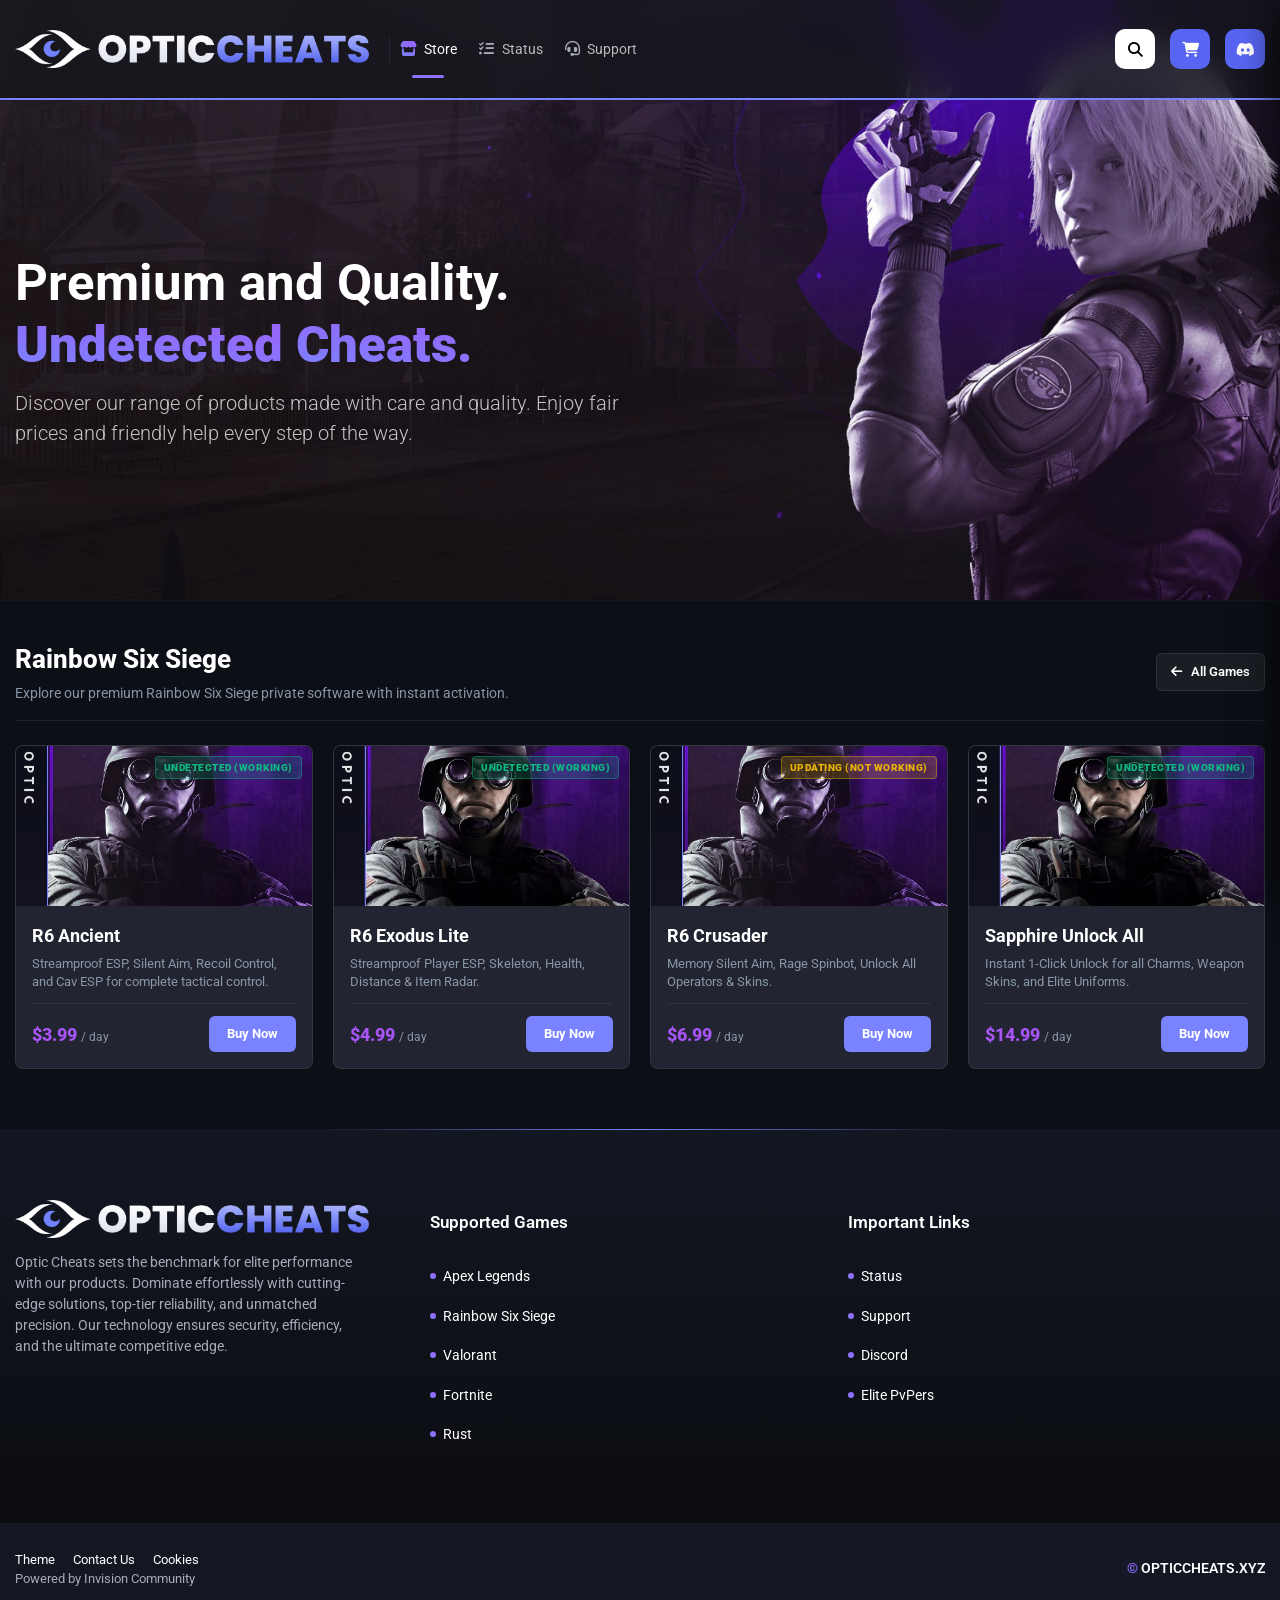
==== commit 982b451e: "Update domain to opticcheats.xyz and remove floating color palette button" ====
--- a/category.html
+++ b/category.html
@@ -176,7 +176,7 @@
 </ul>
 <p id='elCopyright'>Powered by Invision Community</p>
 </div>
-<a href="index.html" class="copyright"><b>&copy;</b> opticcheats.com</a>
+<a href="index.html" class="copyright"><b>&copy;</b> opticcheats.xyz</a>
 </div>
 </div>
 </footer>
